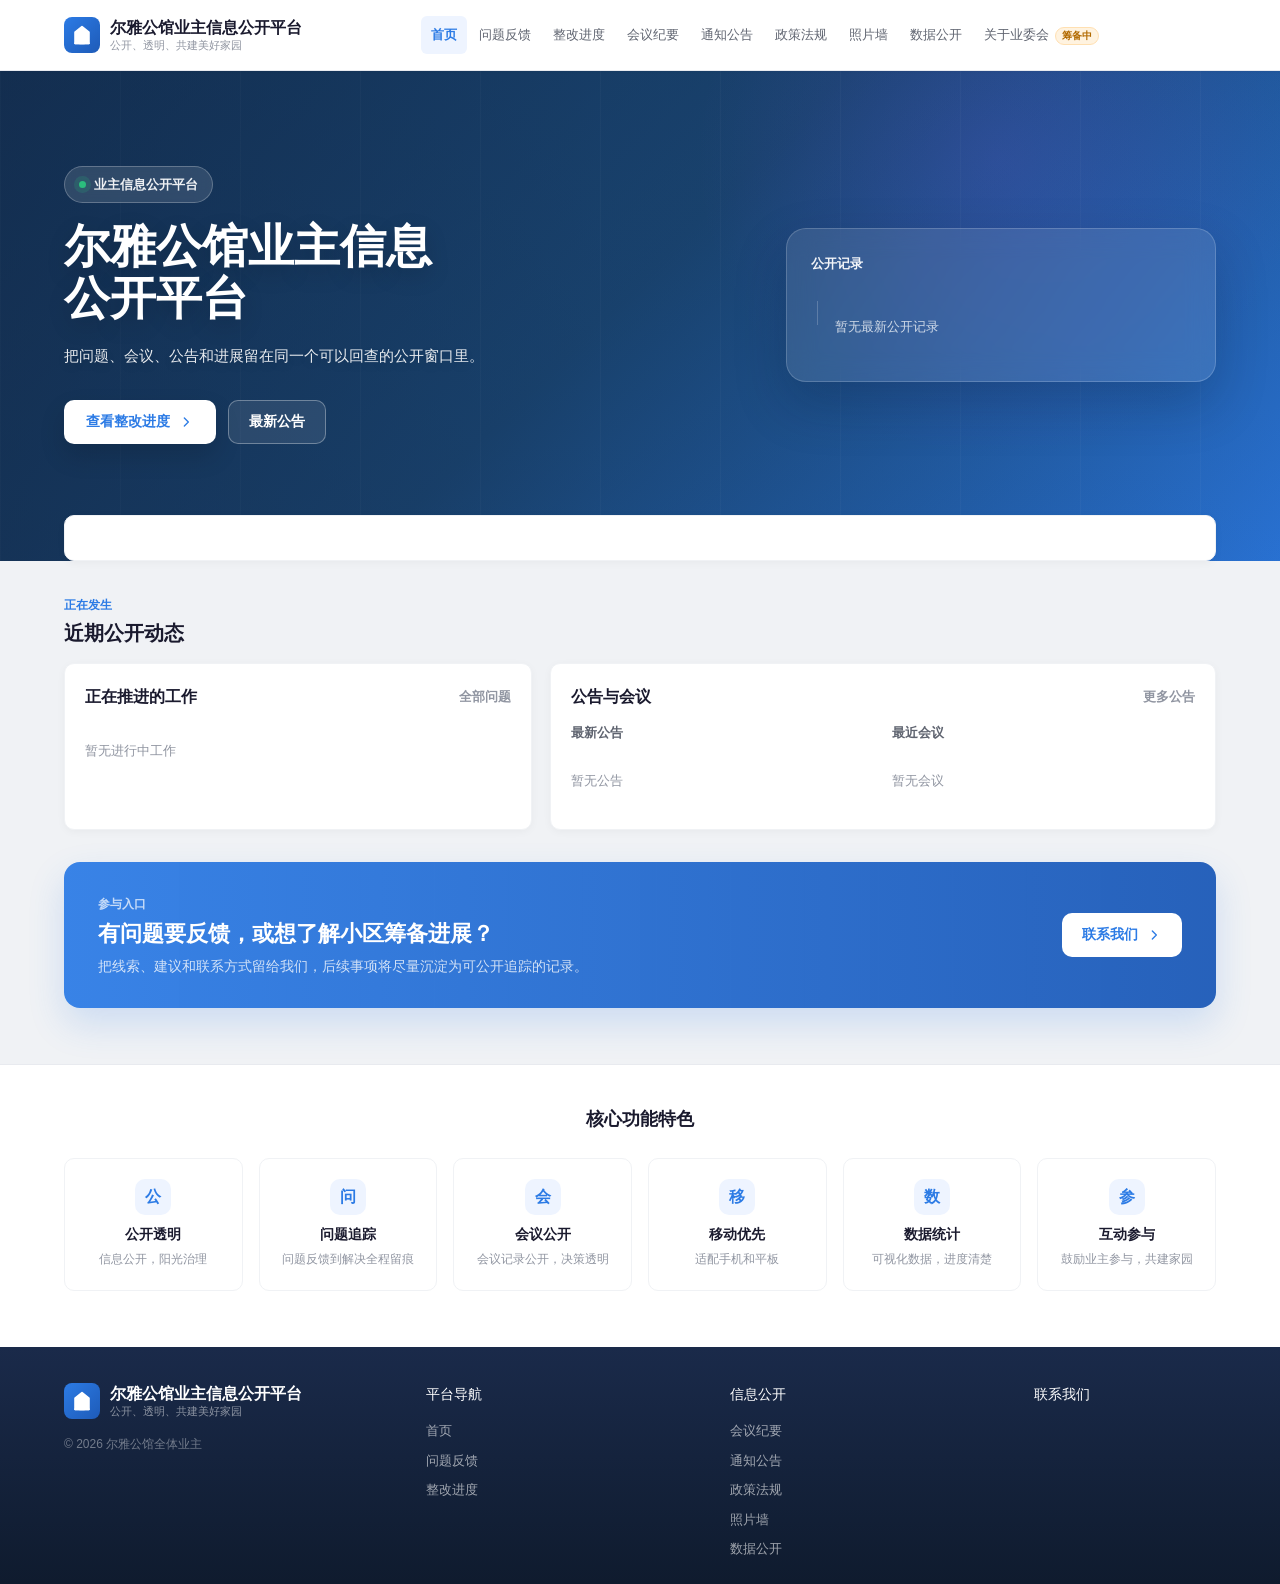
==== index.html @ 5fe44a0a "Publish static site 2026-07-23T14:49:57.543Z" ====
<!DOCTYPE html>
<html lang="zh-CN">
  <head>
    <meta charset="UTF-8" />
    <meta name="viewport" content="width=device-width, initial-scale=1.0, maximum-scale=1.0, user-scalable=no" />
    <meta name="theme-color" content="#2C7BE5" />
    <title>尔雅公馆业主信息公开平台</title>
    <script type="module" crossorigin src="./assets/index-BCbwRE5M.js"></script>
    <link rel="stylesheet" crossorigin href="./assets/index-CGoVAH79.css">
  </head>
  <body>
    <div id="app"></div>
  </body>
</html>
---- assets/index-CGoVAH79.css ----
.app-shell[data-v-a5bf8071]{min-height:100vh;display:flex;flex-direction:column}.top-header[data-v-a5bf8071]{background:#fff;border-bottom:1px solid #E8EAEF;position:sticky;top:0;z-index:100;box-shadow:0 1px 3px #0000000a}.header-inner[data-v-a5bf8071]{display:flex;align-items:center;height:70px;gap:16px}.logo-block[data-v-a5bf8071]{display:flex;align-items:center;gap:10px;flex-shrink:0;text-decoration:none;color:inherit}.logo-icon[data-v-a5bf8071]{width:36px;height:36px;border-radius:8px;background:linear-gradient(135deg,#2c7be5,#1e5bb8);color:#fff;display:flex;align-items:center;justify-content:center;flex-shrink:0}.logo-icon svg[data-v-a5bf8071]{width:22px;height:22px}.logo-text[data-v-a5bf8071]{display:flex;flex-direction:column;line-height:1.2}.logo-text .title[data-v-a5bf8071]{font-size:16px;font-weight:700;color:var(--color-text);white-space:nowrap}.logo-text .slogan[data-v-a5bf8071]{font-size:11px;color:var(--color-text-muted);margin-top:2px;white-space:nowrap}.top-nav[data-v-a5bf8071]{flex:1;display:flex;justify-content:center;gap:2px;flex-wrap:nowrap;min-width:0}.nav-link[data-v-a5bf8071]{font-size:14px;color:var(--color-text-secondary);text-decoration:none;padding:8px 12px;border-radius:6px;position:relative;transition:all .2s;white-space:nowrap;flex-shrink:0}.nav-link[data-v-a5bf8071]:hover{color:var(--color-brand)}.nav-link.active[data-v-a5bf8071]{color:var(--color-brand);font-weight:600;background:var(--color-brand-light)}.nav-badge[data-v-a5bf8071]{display:inline-block;margin-left:6px;padding:1px 6px;font-size:10px;line-height:1.4;font-weight:600;color:#b26a00;background:#fff3e0;border:1px solid #FFE0B2;border-radius:10px;vertical-align:middle}.header-actions[data-v-a5bf8071]{display:flex;align-items:center;gap:12px;flex-shrink:0}.site-main[data-v-a5bf8071]{flex:1}.features-footer[data-v-a5bf8071]{background:#fff;border-top:1px solid #E8EAEF;padding:40px 0 24px;margin-top:24px}.features-title[data-v-a5bf8071]{font-size:18px;font-weight:700;color:#1a1a2e;text-align:center;margin-bottom:24px}.features-grid[data-v-a5bf8071]{display:grid;grid-template-columns:repeat(6,1fr);gap:16px;margin-bottom:32px}.feature-card[data-v-a5bf8071]{text-align:center;padding:20px 12px;border-radius:10px;border:1px solid #F0F2F5;transition:all .2s}.feature-card[data-v-a5bf8071]:hover{box-shadow:0 4px 16px #0000000f;border-color:#e8eaef}.feature-icon[data-v-a5bf8071]{width:36px;height:36px;border-radius:10px;display:flex;align-items:center;justify-content:center;margin:0 auto 8px;color:#2c7be5;background:#eef4ff;font-size:16px;font-weight:700}.feature-title[data-v-a5bf8071]{font-size:14px;font-weight:600;color:#1a1a2e;margin-bottom:4px}.feature-desc[data-v-a5bf8071]{font-size:12px;color:#9095a1}.site-footer[data-v-a5bf8071]{background:linear-gradient(180deg,#1a2a4a,#0f1b2e);color:#fffc;padding:36px 0 24px}.footer-inner[data-v-a5bf8071]{display:flex;gap:40px;align-items:flex-start}.footer-brand[data-v-a5bf8071]{min-width:240px}.footer-logo[data-v-a5bf8071]{display:flex;align-items:center;gap:10px;margin-bottom:16px}.footer-logo .logo-icon[data-v-a5bf8071]{background:linear-gradient(135deg,#2c7be5,#1e5bb8)}.footer-logo .title[data-v-a5bf8071]{font-size:16px;font-weight:600;color:#fff}.footer-logo .slogan[data-v-a5bf8071]{font-size:11px;color:#ffffff80;margin-top:2px}.copyright[data-v-a5bf8071]{font-size:12px;color:#fff6}.copyright a[data-v-a5bf8071]{color:#fff9}.footer-cols[data-v-a5bf8071]{display:flex;gap:40px;flex:1;justify-content:space-around}.footer-col[data-v-a5bf8071]{display:flex;flex-direction:column;gap:8px;min-width:100px;align-items:flex-start}.footer-col h4[data-v-a5bf8071]{font-size:14px;color:#fff;font-weight:500;margin-bottom:6px}.footer-col a[data-v-a5bf8071]{font-size:13px;color:#fff9;text-decoration:none;transition:color .2s}.footer-col a[data-v-a5bf8071]:hover{color:#fff}.fade-enter-active[data-v-a5bf8071],.fade-leave-active[data-v-a5bf8071]{transition:opacity .2s ease}.fade-enter-from[data-v-a5bf8071],.fade-leave-to[data-v-a5bf8071]{opacity:0}@media(max-width:1280px){.nav-link[data-v-a5bf8071]{padding:8px 10px;font-size:13px}.header-inner[data-v-a5bf8071]{gap:12px}}@media(max-width:1180px){.nav-link[data-v-a5bf8071]:nth-last-child(-n+2){display:none}.logo-text .slogan[data-v-a5bf8071]{display:none}}@media(max-width:768px){.top-header[data-v-a5bf8071]{display:none}.footer-inner[data-v-a5bf8071]{flex-direction:column;gap:24px}.footer-cols[data-v-a5bf8071]{flex-wrap:wrap;gap:24px;width:100%}.footer-brand[data-v-a5bf8071]{min-width:0}.site-footer[data-v-a5bf8071]{padding:24px 0 80px}.site-main[data-v-a5bf8071]{padding-bottom:0}.features-grid[data-v-a5bf8071]{grid-template-columns:repeat(3,1fr);gap:10px}.features-title[data-v-a5bf8071]{font-size:16px}.feature-card[data-v-a5bf8071]{padding:14px 8px}.feature-icon[data-v-a5bf8071]{font-size:22px}.feature-title[data-v-a5bf8071]{font-size:13px}.feature-desc[data-v-a5bf8071]{font-size:10px}.features-footer[data-v-a5bf8071]{padding:24px 0 16px}}.mobile-nav[data-v-a5bf8071]{display:none;position:fixed;bottom:0;left:0;right:0;background:#fff;border-top:1px solid #E5E8ED;z-index:100;padding:6px 0 env(safe-area-inset-bottom,0)}.mobile-nav-item[data-v-a5bf8071]{display:flex;flex-direction:column;align-items:center;gap:2px;flex:1;padding:6px 0;color:#9095a1;text-decoration:none;transition:color .15s}.mobile-nav-item.active[data-v-a5bf8071]{color:#2c7be5}.mobile-nav-icon[data-v-a5bf8071]{display:flex;align-items:center;justify-content:center}.mobile-nav-label[data-v-a5bf8071]{font-size:10px;font-weight:500}@media(max-width:768px){.mobile-nav[data-v-a5bf8071]{display:flex}}:root{--el-color-white:#fff;--el-color-black:#000;--el-color-primary-rgb:64, 158, 255;--el-color-success-rgb:103, 194, 58;--el-color-warning-rgb:230, 162, 60;--el-color-danger-rgb:245, 108, 108;--el-color-error-rgb:245, 108, 108;--el-color-info-rgb:144, 147, 153;--el-font-size-extra-large:20px;--el-font-size-large:18px;--el-font-size-medium:16px;--el-font-size-base:14px;--el-font-size-small:13px;--el-font-size-extra-small:12px;--el-font-family:"Helvetica Neue", Helvetica, "PingFang SC", "Hiragino Sans GB", "Microsoft YaHei", "微软雅黑", Arial, sans-serif;--el-font-weight-primary:500;--el-font-line-height-primary:24px;--el-index-normal:1;--el-index-top:1000;--el-index-popper:2000;--el-border-radius-base:4px;--el-border-radius-small:2px;--el-border-radius-round:20px;--el-border-radius-circle:100%;--el-transition-duration:.3s;--el-transition-duration-fast:.2s;--el-transition-function-ease-in-out-bezier:cubic-bezier(.645, .045, .355, 1);--el-transition-function-fast-bezier:cubic-bezier(.23, 1, .32, 1);--el-transition-all:all var(--el-transition-duration) var(--el-transition-function-ease-in-out-bezier);--el-transition-fade:opacity var(--el-transition-duration) var(--el-transition-function-fast-bezier);--el-transition-md-fade:transform var(--el-transition-duration) var(--el-transition-function-fast-bezier), opacity var(--el-transition-duration) var(--el-transition-function-fast-bezier);--el-transition-fade-linear:opacity var(--el-transition-duration-fast) linear;--el-transition-border:border-color var(--el-transition-duration-fast) var(--el-transition-function-ease-in-out-bezier);--el-transition-box-shadow:box-shadow var(--el-transition-duration-fast) var(--el-transition-function-ease-in-out-bezier);--el-transition-color:color var(--el-transition-duration-fast) var(--el-transition-function-ease-in-out-bezier);--el-component-size-large:40px;--el-component-size:32px;--el-component-size-small:24px;--lightningcss-light:initial;--lightningcss-dark: ;color-scheme:light;--el-color-primary:#409eff;--el-color-primary-light-3:#79bbff;--el-color-primary-light-5:#a0cfff;--el-color-primary-light-7:#c6e2ff;--el-color-primary-light-8:#d9ecff;--el-color-primary-light-9:#ecf5ff;--el-color-primary-dark-2:#337ecc;--el-color-success:#67c23a;--el-color-success-light-3:#95d475;--el-color-success-light-5:#b3e19d;--el-color-success-light-7:#d1edc4;--el-color-success-light-8:#e1f3d8;--el-color-success-light-9:#f0f9eb;--el-color-success-dark-2:#529b2e;--el-color-warning:#e6a23c;--el-color-warning-light-3:#eebe77;--el-color-warning-light-5:#f3d19e;--el-color-warning-light-7:#f8e3c5;--el-color-warning-light-8:#faecd8;--el-color-warning-light-9:#fdf6ec;--el-color-warning-dark-2:#b88230;--el-color-danger:#f56c6c;--el-color-danger-light-3:#f89898;--el-color-danger-light-5:#fab6b6;--el-color-danger-light-7:#fcd3d3;--el-color-danger-light-8:#fde2e2;--el-color-danger-light-9:#fef0f0;--el-color-danger-dark-2:#c45656;--el-color-error:#f56c6c;--el-color-error-light-3:#f89898;--el-color-error-light-5:#fab6b6;--el-color-error-light-7:#fcd3d3;--el-color-error-light-8:#fde2e2;--el-color-error-light-9:#fef0f0;--el-color-error-dark-2:#c45656;--el-color-info:#909399;--el-color-info-light-3:#b1b3b8;--el-color-info-light-5:#c8c9cc;--el-color-info-light-7:#dedfe0;--el-color-info-light-8:#e9e9eb;--el-color-info-light-9:#f4f4f5;--el-color-info-dark-2:#73767a;--el-bg-color:#fff;--el-bg-color-page:#f2f3f5;--el-bg-color-overlay:#fff;--el-text-color-primary:#303133;--el-text-color-regular:#606266;--el-text-color-secondary:#909399;--el-text-color-placeholder:#a8abb2;--el-text-color-disabled:#c0c4cc;--el-border-color:#dcdfe6;--el-border-color-light:#e4e7ed;--el-border-color-lighter:#ebeef5;--el-border-color-extra-light:#f2f6fc;--el-border-color-dark:#d4d7de;--el-border-color-darker:#cdd0d6;--el-fill-color:#f0f2f5;--el-fill-color-light:#f5f7fa;--el-fill-color-lighter:#fafafa;--el-fill-color-extra-light:#fafcff;--el-fill-color-dark:#ebedf0;--el-fill-color-darker:#e6e8eb;--el-fill-color-blank:#fff;--el-box-shadow:0px 12px 32px 4px #0000000a, 0px 8px 20px #00000014;--el-box-shadow-light:0px 0px 12px #0000001f;--el-box-shadow-lighter:0px 0px 6px #0000001f;--el-box-shadow-dark:0px 16px 48px 16px #00000014, 0px 12px 32px #0000001f, 0px 8px 16px -8px #00000029;--el-disabled-bg-color:var(--el-fill-color-light);--el-disabled-text-color:var(--el-text-color-placeholder);--el-disabled-border-color:var(--el-border-color-light);--el-overlay-color:#000c;--el-overlay-color-light:#000000b3;--el-overlay-color-lighter:#00000080;--el-mask-color:#ffffffe6;--el-mask-color-extra-light:#ffffff4d;--el-border-width:1px;--el-border-style:solid;--el-border-color-hover:var(--el-text-color-disabled);--el-border:var(--el-border-width) var(--el-border-style) var(--el-border-color);--el-svg-monochrome-grey:var(--el-border-color)}.fade-in-linear-enter-active,.fade-in-linear-leave-active{transition:var(--el-transition-fade-linear)}.fade-in-linear-enter-from,.fade-in-linear-leave-to{opacity:0}.el-fade-in-linear-enter-active,.el-fade-in-linear-leave-active{transition:var(--el-transition-fade-linear)}.el-fade-in-linear-enter-from,.el-fade-in-linear-leave-to{opacity:0}.el-fade-in-enter-active,.el-fade-in-leave-active{transition:all var(--el-transition-duration) cubic-bezier(.55,0,.1,1)}.el-fade-in-enter-from,.el-fade-in-leave-active{opacity:0}.el-zoom-in-center-enter-active,.el-zoom-in-center-leave-active{transition:all var(--el-transition-duration) cubic-bezier(.55,0,.1,1)}.el-zoom-in-center-enter-from,.el-zoom-in-center-leave-active{opacity:0;transform:scaleX(0)}.el-zoom-in-top-enter-active,.el-zoom-in-top-leave-active{opacity:1;transition:var(--el-transition-md-fade);transform-origin:top;transform:scaleY(1)}.el-zoom-in-top-enter-active[data-popper-placement^=top],.el-zoom-in-top-leave-active[data-popper-placement^=top]{transform-origin:bottom}.el-zoom-in-top-enter-from,.el-zoom-in-top-leave-active{opacity:0;transform:scaleY(0)}.el-zoom-in-bottom-enter-active,.el-zoom-in-bottom-leave-active{opacity:1;transition:var(--el-transition-md-fade);transform-origin:bottom;transform:scaleY(1)}.el-zoom-in-bottom-enter-from,.el-zoom-in-bottom-leave-active{opacity:0;transform:scaleY(0)}.el-zoom-in-left-enter-active,.el-zoom-in-left-leave-active{opacity:1;transition:var(--el-transition-md-fade);transform-origin:0 0;transform:scale(1)}.el-zoom-in-left-enter-from,.el-zoom-in-left-leave-active{opacity:0;transform:scale(.45)}.collapse-transition{transition:var(--el-transition-duration) height ease-in-out,var(--el-transition-duration) padding-top ease-in-out,var(--el-transition-duration) padding-bottom ease-in-out}.el-collapse-transition-leave-active,.el-collapse-transition-enter-active{transition:var(--el-transition-duration) max-height ease-in-out,var(--el-transition-duration) padding-top ease-in-out,var(--el-transition-duration) padding-bottom ease-in-out}.horizontal-collapse-transition{transition:var(--el-transition-duration) width ease-in-out,var(--el-transition-duration) padding-left ease-in-out,var(--el-transition-duration) padding-right ease-in-out}.el-list-enter-active,.el-list-leave-active{transition:all 1s}.el-list-enter-from,.el-list-leave-to{opacity:0;transform:translateY(-30px)}.el-list-leave-active{position:absolute!important}.el-opacity-transition{transition:opacity var(--el-transition-duration) cubic-bezier(.55,0,.1,1)}.el-icon--right{margin-left:5px}.el-icon--left{margin-right:5px}@keyframes rotating{0%{transform:rotate(0)}to{transform:rotate(360deg)}}.el-icon{--color:inherit;fill:currentColor;width:1em;height:1em;color:var(--color);line-height:1em;font-size:inherit;justify-content:center;align-items:center;display:inline-flex;position:relative}.el-icon.is-loading{animation:2s linear infinite rotating}.el-icon svg{width:1em;height:1em}.el-affix--fixed{position:fixed}.el-alert{--el-alert-padding:8px 16px;--el-alert-border-radius-base:var(--el-border-radius-base);--el-alert-title-font-size:14px;--el-alert-title-with-description-font-size:16px;--el-alert-description-font-size:14px;--el-alert-close-font-size:16px;--el-alert-close-customed-font-size:14px;--el-alert-icon-size:16px;--el-alert-icon-large-size:28px;width:100%;padding:var(--el-alert-padding);box-sizing:border-box;border-radius:var(--el-alert-border-radius-base);background-color:var(--el-color-white);opacity:1;transition:opacity var(--el-transition-duration-fast);align-items:center;margin:0;display:flex;position:relative;overflow:hidden}.el-alert.is-light .el-alert__close-btn{color:var(--el-text-color-placeholder)}.el-alert.is-dark .el-alert__close-btn,.el-alert.is-dark .el-alert__description{color:var(--el-color-white)}.el-alert.is-center{justify-content:center}.el-alert--primary{--el-alert-bg-color:var(--el-color-primary-light-9)}.el-alert--primary.is-light{background-color:var(--el-alert-bg-color);color:var(--el-color-primary)}.el-alert--primary.is-light .el-alert__description{color:var(--el-color-primary)}.el-alert--primary.is-dark{background-color:var(--el-color-primary);color:var(--el-color-white)}.el-alert--success{--el-alert-bg-color:var(--el-color-success-light-9)}.el-alert--success.is-light{background-color:var(--el-alert-bg-color);color:var(--el-color-success)}.el-alert--success.is-light .el-alert__description{color:var(--el-color-success)}.el-alert--success.is-dark{background-color:var(--el-color-success);color:var(--el-color-white)}.el-alert--info{--el-alert-bg-color:var(--el-color-info-light-9)}.el-alert--info.is-light{background-color:var(--el-alert-bg-color);color:var(--el-color-info)}.el-alert--info.is-light .el-alert__description{color:var(--el-color-info)}.el-alert--info.is-dark{background-color:var(--el-color-info);color:var(--el-color-white)}.el-alert--warning{--el-alert-bg-color:var(--el-color-warning-light-9)}.el-alert--warning.is-light{background-color:var(--el-alert-bg-color);color:var(--el-color-warning)}.el-alert--warning.is-light .el-alert__description{color:var(--el-color-warning)}.el-alert--warning.is-dark{background-color:var(--el-color-warning);color:var(--el-color-white)}.el-alert--error{--el-alert-bg-color:var(--el-color-error-light-9)}.el-alert--error.is-light{background-color:var(--el-alert-bg-color);color:var(--el-color-error)}.el-alert--error.is-light .el-alert__description{color:var(--el-color-error)}.el-alert--error.is-dark{background-color:var(--el-color-error);color:var(--el-color-white)}.el-alert__content{flex-direction:column;gap:4px;display:flex}.el-alert .el-alert__icon{font-size:var(--el-alert-icon-size);width:var(--el-alert-icon-size);margin-right:8px}.el-alert .el-alert__icon.is-big{font-size:var(--el-alert-icon-large-size);width:var(--el-alert-icon-large-size);margin-right:12px}.el-alert__title{font-size:var(--el-alert-title-font-size);line-height:24px}.el-alert__title.with-description{font-size:var(--el-alert-title-with-description-font-size)}.el-alert .el-alert__description{font-size:var(--el-alert-description-font-size);margin:0}.el-alert .el-alert__close-btn{font-size:var(--el-alert-close-font-size);opacity:1;cursor:pointer;position:absolute;top:12px;right:16px}.el-alert .el-alert__close-btn.is-customed{font-style:normal;font-size:var(--el-alert-close-customed-font-size);line-height:24px;top:8px}.el-alert-fade-enter-from,.el-alert-fade-leave-active{opacity:0}.el-aside{box-sizing:border-box;width:var(--el-aside-width,300px);flex-shrink:0;overflow:auto}.el-autocomplete{--el-input-text-color:var(--el-text-color-regular);--el-input-border:var(--el-border);--el-input-hover-border:var(--el-border-color-hover);--el-input-focus-border:var(--el-color-primary);--el-input-transparent-border:0 0 0 1px transparent inset;--el-input-border-color:var(--el-border-color);--el-input-border-radius:var(--el-border-radius-base);--el-input-bg-color:var(--el-fill-color-blank);--el-input-icon-color:var(--el-text-color-placeholder);--el-input-placeholder-color:var(--el-text-color-placeholder);--el-input-hover-border-color:var(--el-border-color-hover);--el-input-clear-hover-color:var(--el-text-color-secondary);--el-input-focus-border-color:var(--el-color-primary);--el-input-width:100%;width:var(--el-input-width);display:inline-block;position:relative}.el-autocomplete__popper.el-popper{background:var(--el-bg-color-overlay);border:1px solid var(--el-border-color-light);box-shadow:var(--el-box-shadow-light)}.el-autocomplete__popper.el-popper .el-popper__arrow:before{border:1px solid var(--el-border-color-light)}.el-autocomplete__popper.el-popper[data-popper-placement^=top] .el-popper__arrow:before{border-top-color:#0000;border-left-color:#0000}.el-autocomplete__popper.el-popper[data-popper-placement^=bottom] .el-popper__arrow:before{border-bottom-color:#0000;border-right-color:#0000}.el-autocomplete__popper.el-popper[data-popper-placement^=left] .el-popper__arrow:before{border-bottom-color:#0000;border-left-color:#0000}.el-autocomplete__popper.el-popper[data-popper-placement^=right] .el-popper__arrow:before{border-top-color:#0000;border-right-color:#0000}.el-autocomplete-suggestion{border-radius:var(--el-border-radius-base);box-sizing:border-box}.el-autocomplete-suggestion__header{border-bottom:1px solid var(--el-border-color-lighter);padding:10px}.el-autocomplete-suggestion__footer{border-top:1px solid var(--el-border-color-lighter);padding:10px}.el-autocomplete-suggestion__wrap{box-sizing:border-box;max-height:280px;padding:10px 0}.el-autocomplete-suggestion__list{margin:0;padding:0}.el-autocomplete-suggestion li{cursor:pointer;color:var(--el-text-color-regular);line-height:34px;font-size:var(--el-font-size-base);text-align:left;text-overflow:ellipsis;white-space:nowrap;margin:0;padding:0 20px;list-style:none;overflow:hidden}.el-autocomplete-suggestion li:hover,.el-autocomplete-suggestion li.highlighted{background-color:var(--el-fill-color-light)}.el-autocomplete-suggestion li.divider{border-top:1px solid var(--el-color-black);margin-top:6px}.el-autocomplete-suggestion li.divider:last-child{margin-bottom:-6px}.el-autocomplete-suggestion.is-loading li{cursor:default;height:100px;color:var(--el-text-color-secondary);justify-content:center;align-items:center;font-size:20px;display:flex}.el-autocomplete-suggestion.is-loading li:hover{background-color:var(--el-bg-color-overlay)}.el-avatar{--el-avatar-text-color:var(--el-color-white);--el-avatar-bg-color:var(--el-text-color-disabled);--el-avatar-text-size:14px;--el-avatar-icon-size:18px;--el-avatar-border-radius:var(--el-border-radius-base);--el-avatar-size-large:56px;--el-avatar-size:40px;--el-avatar-size-small:24px;box-sizing:border-box;text-align:center;color:var(--el-avatar-text-color);background:var(--el-avatar-bg-color);width:var(--el-avatar-size);height:var(--el-avatar-size);font-size:var(--el-avatar-text-size);outline:none;justify-content:center;align-items:center;display:inline-flex;overflow:hidden}.el-avatar>img{width:100%;height:100%;display:block}.el-avatar--circle{border-radius:50%}.el-avatar--square{border-radius:var(--el-avatar-border-radius)}.el-avatar--icon{font-size:var(--el-avatar-icon-size)}.el-avatar--small{--el-avatar-size:24px}.el-avatar--large{--el-avatar-size:56px}.el-avatar-group{--el-avatar-group-item-gap:-8px;--el-avatar-group-collapse-item-gap:4px;display:inline-flex}.el-avatar-group .el-avatar{border:1px solid var(--el-border-color-extra-light)}.el-avatar-group .el-avatar:not(:first-child){margin-left:var(--el-avatar-group-item-gap)}.el-avatar-group__collapse-avatars{--el-avatar-group-item-gap:-8px;--el-avatar-group-collapse-item-gap:4px}.el-avatar-group__collapse-avatars .el-avatar:not(:first-child){margin-left:var(--el-avatar-group-collapse-item-gap)}.el-backtop{--el-backtop-bg-color:var(--el-bg-color-overlay);--el-backtop-text-color:var(--el-color-primary);--el-backtop-hover-bg-color:var(--el-border-color-extra-light);background-color:var(--el-backtop-bg-color);width:40px;height:40px;color:var(--el-backtop-text-color);box-shadow:var(--el-box-shadow-lighter);cursor:pointer;z-index:5;border-radius:50%;justify-content:center;align-items:center;font-size:20px;display:flex;position:fixed}.el-backtop:hover{background-color:var(--el-backtop-hover-bg-color)}.el-backtop__icon{font-size:20px}.el-badge{--el-badge-bg-color:var(--el-color-danger);--el-badge-radius:10px;--el-badge-font-size:12px;--el-badge-padding:6px;--el-badge-size:18px;vertical-align:middle;width:-moz-fit-content;width:fit-content;display:inline-block;position:relative}.el-badge__content{background-color:var(--el-badge-bg-color);border-radius:var(--el-badge-radius);color:var(--el-color-white);font-size:var(--el-badge-font-size);height:var(--el-badge-size);padding:0 var(--el-badge-padding);white-space:nowrap;border:1px solid var(--el-bg-color);justify-content:center;align-items:center;display:inline-flex}.el-badge__content.is-fixed{top:0;right:calc(1px + var(--el-badge-size) / 2);z-index:var(--el-index-normal);position:absolute;transform:translateY(-50%)translate(100%)}.el-badge__content.is-fixed.is-dot{right:5px}.el-badge__content.is-dot{border-radius:50%;width:8px;height:8px;padding:0;right:0}.el-badge__content.is-hide-zero{display:none}.el-badge__content--primary{background-color:var(--el-color-primary)}.el-badge__content--success{background-color:var(--el-color-success)}.el-badge__content--warning{background-color:var(--el-color-warning)}.el-badge__content--info{background-color:var(--el-color-info)}.el-badge__content--danger{background-color:var(--el-color-danger)}.el-breadcrumb__separator{color:var(--el-text-color-placeholder);margin:0 9px;font-weight:700}.el-breadcrumb__separator.el-icon{margin:0 6px;font-weight:400}.el-breadcrumb__separator.el-icon svg{vertical-align:middle}.el-breadcrumb__item{float:left;align-items:center;display:inline-flex}.el-breadcrumb__inner{color:var(--el-text-color-regular)}.el-breadcrumb__inner.is-link,.el-breadcrumb__inner a{transition:var(--el-transition-color);color:var(--el-text-color-primary);font-weight:700;text-decoration:none}.el-breadcrumb__inner.is-link:hover,.el-breadcrumb__inner a:hover{color:var(--el-color-primary);cursor:pointer}.el-breadcrumb__item:last-child .el-breadcrumb__inner,.el-breadcrumb__item:last-child .el-breadcrumb__inner:hover,.el-breadcrumb__item:last-child .el-breadcrumb__inner a,.el-breadcrumb__item:last-child .el-breadcrumb__inner a:hover{color:var(--el-text-color-regular);cursor:text;font-weight:400}.el-breadcrumb__item:last-child .el-breadcrumb__separator{display:none}.el-breadcrumb{font-size:14px;line-height:1}.el-breadcrumb:before,.el-breadcrumb:after{content:"";display:table}.el-breadcrumb:after{clear:both}.el-button-group>.el-button+.el-button{margin-left:0}.el-button-group>.el-button:first-child:last-child{border-top-right-radius:var(--el-border-radius-base);border-bottom-right-radius:var(--el-border-radius-base);border-top-left-radius:var(--el-border-radius-base);border-bottom-left-radius:var(--el-border-radius-base)}.el-button-group>.el-button:first-child:last-child.is-round{border-radius:var(--el-border-radius-round)}.el-button-group>.el-button:first-child:last-child.is-circle{border-radius:50%}.el-button-group>.el-button:not(:first-child):not(:last-child){border-radius:0}.el-button-group>.el-button:hover,.el-button-group>.el-button:focus,.el-button-group>.el-button:active,.el-button-group>.el-button.is-active{z-index:1}.el-button-group--horizontal{vertical-align:middle;display:inline-block}.el-button-group--horizontal:before,.el-button-group--horizontal:after{content:"";display:table}.el-button-group--horizontal:after{clear:both}.el-button-group--horizontal>.el-button{float:left;position:relative}.el-button-group--horizontal>.el-button:first-child{border-top-right-radius:0;border-bottom-right-radius:0}.el-button-group--horizontal>.el-button:last-child{border-top-left-radius:0;border-bottom-left-radius:0}.el-button-group--horizontal>.el-button:not(:last-child){margin-right:-1px}.el-button-group--horizontal .el-button--primary:first-child{border-right-color:var(--el-button-divide-border-color)}.el-button-group--horizontal .el-button--primary:last-child{border-left-color:var(--el-button-divide-border-color)}.el-button-group--horizontal .el-button--primary:not(:first-child):not(:last-child){border-left-color:var(--el-button-divide-border-color);border-right-color:var(--el-button-divide-border-color)}.el-button-group--horizontal .el-button--success:first-child{border-right-color:var(--el-button-divide-border-color)}.el-button-group--horizontal .el-button--success:last-child{border-left-color:var(--el-button-divide-border-color)}.el-button-group--horizontal .el-button--success:not(:first-child):not(:last-child){border-left-color:var(--el-button-divide-border-color);border-right-color:var(--el-button-divide-border-color)}.el-button-group--horizontal .el-button--warning:first-child{border-right-color:var(--el-button-divide-border-color)}.el-button-group--horizontal .el-button--warning:last-child{border-left-color:var(--el-button-divide-border-color)}.el-button-group--horizontal .el-button--warning:not(:first-child):not(:last-child){border-left-color:var(--el-button-divide-border-color);border-right-color:var(--el-button-divide-border-color)}.el-button-group--horizontal .el-button--danger:first-child{border-right-color:var(--el-button-divide-border-color)}.el-button-group--horizontal .el-button--danger:last-child{border-left-color:var(--el-button-divide-border-color)}.el-button-group--horizontal .el-button--danger:not(:first-child):not(:last-child){border-left-color:var(--el-button-divide-border-color);border-right-color:var(--el-button-divide-border-color)}.el-button-group--horizontal .el-button--info:first-child{border-right-color:var(--el-button-divide-border-color)}.el-button-group--horizontal .el-button--info:last-child{border-left-color:var(--el-button-divide-border-color)}.el-button-group--horizontal .el-button--info:not(:first-child):not(:last-child){border-left-color:var(--el-button-divide-border-color);border-right-color:var(--el-button-divide-border-color)}.el-button-group--horizontal>.el-dropdown>.el-button{border-left-color:var(--el-button-divide-border-color);border-top-left-radius:0;border-bottom-left-radius:0}.el-button-group--vertical{flex-direction:column;align-items:stretch;display:inline-flex}.el-button-group--vertical>.el-button{margin-top:-1px}.el-button-group--vertical>.el-button:first-child{border-bottom-right-radius:0;border-bottom-left-radius:0}.el-button-group--vertical>.el-button:last-child{border-top-left-radius:0;border-top-right-radius:0}.el-button-group--vertical>.el-dropdown{margin-top:-1px}.el-button-group--vertical>.el-dropdown>.el-button{border-left-color:var(--el-button-divide-border-color);border-top-left-radius:0;border-top-right-radius:0}.el-button-group--vertical .el-button--primary:first-child{border-bottom-color:var(--el-button-divide-border-color)}.el-button-group--vertical .el-button--primary:last-child{border-top-color:var(--el-button-divide-border-color)}.el-button-group--vertical .el-button--primary:not(:first-child):not(:last-child){border-top-color:var(--el-button-divide-border-color);border-bottom-color:var(--el-button-divide-border-color)}.el-button-group--vertical .el-button--success:first-child{border-bottom-color:var(--el-button-divide-border-color)}.el-button-group--vertical .el-button--success:last-child{border-top-color:var(--el-button-divide-border-color)}.el-button-group--vertical .el-button--success:not(:first-child):not(:last-child){border-top-color:var(--el-button-divide-border-color);border-bottom-color:var(--el-button-divide-border-color)}.el-button-group--vertical .el-button--warning:first-child{border-bottom-color:var(--el-button-divide-border-color)}.el-button-group--vertical .el-button--warning:last-child{border-top-color:var(--el-button-divide-border-color)}.el-button-group--vertical .el-button--warning:not(:first-child):not(:last-child){border-top-color:var(--el-button-divide-border-color);border-bottom-color:var(--el-button-divide-border-color)}.el-button-group--vertical .el-button--danger:first-child{border-bottom-color:var(--el-button-divide-border-color)}.el-button-group--vertical .el-button--danger:last-child{border-top-color:var(--el-button-divide-border-color)}.el-button-group--vertical .el-button--danger:not(:first-child):not(:last-child){border-top-color:var(--el-button-divide-border-color);border-bottom-color:var(--el-button-divide-border-color)}.el-button-group--vertical .el-button--info:first-child{border-bottom-color:var(--el-button-divide-border-color)}.el-button-group--vertical .el-button--info:last-child{border-top-color:var(--el-button-divide-border-color)}.el-button-group--vertical .el-button--info:not(:first-child):not(:last-child){border-top-color:var(--el-button-divide-border-color);border-bottom-color:var(--el-button-divide-border-color)}.el-button{--el-button-font-weight:var(--el-font-weight-primary);--el-button-border-color:var(--el-border-color);--el-button-bg-color:var(--el-fill-color-blank);--el-button-text-color:var(--el-text-color-regular);--el-button-disabled-text-color:var(--el-disabled-text-color);--el-button-disabled-bg-color:var(--el-fill-color-blank);--el-button-disabled-border-color:var(--el-border-color-light);--el-button-divide-border-color:#ffffff80;--el-button-hover-text-color:var(--el-color-primary);--el-button-hover-bg-color:var(--el-color-primary-light-9);--el-button-hover-border-color:var(--el-color-primary-light-7);--el-button-active-text-color:var(--el-button-hover-text-color);--el-button-active-border-color:var(--el-color-primary);--el-button-active-bg-color:var(--el-button-hover-bg-color);--el-button-outline-color:var(--el-color-primary-light-5);--el-button-hover-link-text-color:var(--el-text-color-secondary);--el-button-active-color:var(--el-text-color-primary);white-space:nowrap;cursor:pointer;height:32px;color:var(--el-button-text-color);text-align:center;box-sizing:border-box;line-height:1;font-weight:var(--el-button-font-weight);-webkit-user-select:none;user-select:none;vertical-align:middle;-webkit-appearance:none;background-color:var(--el-button-bg-color);border:var(--el-border);border-color:var(--el-button-border-color);outline:none;justify-content:center;align-items:center;transition:all .1s;display:inline-flex}.el-button:hover{color:var(--el-button-hover-text-color);border-color:var(--el-button-hover-border-color);background-color:var(--el-button-hover-bg-color);outline:none}.el-button:active{color:var(--el-button-active-text-color);border-color:var(--el-button-active-border-color);background-color:var(--el-button-active-bg-color);outline:none}.el-button:focus-visible{outline:2px solid var(--el-button-outline-color);outline-offset:1px;transition:outline-offset,outline}.el-button>span{align-items:center;display:inline-flex}.el-button+.el-button{margin-left:12px}.el-button{font-size:var(--el-font-size-base);border-radius:var(--el-border-radius-base);padding:8px 15px}.el-button.is-round{padding:8px 15px}.el-button::-moz-focus-inner{border:0}.el-button [class*=el-icon]+span{margin-left:6px}.el-button [class*=el-icon] svg{vertical-align:bottom}.el-button.is-plain{--el-button-hover-text-color:var(--el-color-primary);--el-button-hover-bg-color:var(--el-fill-color-blank);--el-button-hover-border-color:var(--el-color-primary)}.el-button.is-active{color:var(--el-button-active-text-color);border-color:var(--el-button-active-border-color);background-color:var(--el-button-active-bg-color);outline:none}.el-button.is-disabled,.el-button.is-disabled:hover{color:var(--el-button-disabled-text-color);cursor:not-allowed;background-image:none;background-color:var(--el-button-disabled-bg-color);border-color:var(--el-button-disabled-border-color)}.el-button.is-loading{pointer-events:none;position:relative}.el-button.is-loading:before{z-index:1;pointer-events:none;content:"";border-radius:inherit;background-color:var(--el-mask-color-extra-light);position:absolute;top:-1px;bottom:-1px;left:-1px;right:-1px}.el-button.is-round{border-radius:var(--el-border-radius-round)}.el-button.is-dashed{--el-button-hover-text-color:var(--el-color-primary);--el-button-hover-bg-color:var(--el-fill-color-blank);--el-button-hover-border-color:var(--el-color-primary);border-style:dashed}.el-button.is-circle{border-radius:50%;width:32px;padding:8px}.el-button.is-text{color:var(--el-button-text-color);background-color:#0000;border:0 solid #0000}.el-button.is-text.is-disabled{color:var(--el-button-disabled-text-color);background-color:#0000!important}.el-button.is-text:not(.is-disabled):hover{background-color:var(--el-fill-color-light)}.el-button.is-text:not(.is-disabled):focus-visible{outline:2px solid var(--el-button-outline-color);outline-offset:1px;transition:outline-offset,outline}.el-button.is-text:not(.is-disabled):active{background-color:var(--el-fill-color)}.el-button.is-text:not(.is-disabled).is-has-bg{background-color:var(--el-fill-color-light)}.el-button.is-text:not(.is-disabled).is-has-bg:hover{background-color:var(--el-fill-color)}.el-button.is-text:not(.is-disabled).is-has-bg:active{background-color:var(--el-fill-color-dark)}.el-button__text--expand{letter-spacing:.3em;margin-right:-.3em}.el-button.is-link{color:var(--el-button-text-color);background:0 0;border-color:#0000;height:auto;padding:2px}.el-button.is-link:hover{color:var(--el-button-hover-link-text-color)}.el-button.is-link.is-disabled{color:var(--el-button-disabled-text-color);background-color:#0000!important;border-color:#0000!important}.el-button.is-link:not(.is-disabled):hover{background-color:#0000;border-color:#0000}.el-button.is-link:not(.is-disabled):active{color:var(--el-button-active-color);background-color:#0000;border-color:#0000}.el-button--text{color:var(--el-color-primary);background:0 0;border-color:#0000;padding-left:0;padding-right:0}.el-button--text.is-disabled{color:var(--el-button-disabled-text-color);background-color:#0000!important;border-color:#0000!important}.el-button--text:not(.is-disabled):hover{color:var(--el-color-primary-light-3);background-color:#0000;border-color:#0000}.el-button--text:not(.is-disabled):active{color:var(--el-color-primary-dark-2);background-color:#0000;border-color:#0000}.el-button__link--expand{letter-spacing:.3em;margin-right:-.3em}.el-button--primary{--el-button-text-color:var(--el-color-white);--el-button-bg-color:var(--el-color-primary);--el-button-border-color:var(--el-color-primary);--el-button-outline-color:var(--el-color-primary-light-5);--el-button-active-color:var(--el-color-primary-dark-2);--el-button-hover-text-color:var(--el-color-white);--el-button-hover-link-text-color:var(--el-color-primary-light-5);--el-button-hover-bg-color:var(--el-color-primary-light-3);--el-button-hover-border-color:var(--el-color-primary-light-3);--el-button-active-bg-color:var(--el-color-primary-dark-2);--el-button-active-border-color:var(--el-color-primary-dark-2);--el-button-disabled-text-color:var(--el-color-white);--el-button-disabled-bg-color:var(--el-color-primary-light-5);--el-button-disabled-border-color:var(--el-color-primary-light-5)}.el-button--primary.is-plain,.el-button--primary.is-text,.el-button--primary.is-link{--el-button-text-color:var(--el-color-primary);--el-button-bg-color:var(--el-color-primary-light-9);--el-button-border-color:var(--el-color-primary-light-5);--el-button-hover-text-color:var(--el-color-white);--el-button-hover-bg-color:var(--el-color-primary);--el-button-hover-border-color:var(--el-color-primary);--el-button-active-text-color:var(--el-color-white)}.el-button--primary.is-plain.is-disabled,.el-button--primary.is-plain.is-disabled:hover,.el-button--primary.is-plain.is-disabled:focus,.el-button--primary.is-plain.is-disabled:active,.el-button--primary.is-text.is-disabled,.el-button--primary.is-text.is-disabled:hover,.el-button--primary.is-text.is-disabled:focus,.el-button--primary.is-text.is-disabled:active,.el-button--primary.is-link.is-disabled,.el-button--primary.is-link.is-disabled:hover,.el-button--primary.is-link.is-disabled:focus,.el-button--primary.is-link.is-disabled:active{color:var(--el-color-primary-light-5);background-color:var(--el-color-primary-light-9);border-color:var(--el-color-primary-light-8)}.el-button--primary.is-dashed{--el-button-text-color:var(--el-color-primary);--el-button-bg-color:var(--el-color-primary-light-9);--el-button-border-color:var(--el-color-primary-light-5);--el-button-hover-text-color:var(--el-color-primary);--el-button-hover-bg-color:var(--el-color-primary-light-9);--el-button-hover-border-color:var(--el-color-primary-light-3);--el-button-active-text-color:var(--el-color-primary-dark-2);--el-button-active-bg-color:var(--el-color-primary-light-9);--el-button-active-border-color:var(--el-color-primary-dark-2)}.el-button--primary.is-dashed.is-disabled,.el-button--primary.is-dashed.is-disabled:hover,.el-button--primary.is-dashed.is-disabled:focus,.el-button--primary.is-dashed.is-disabled:active{color:var(--el-color-primary-light-5);background-color:var(--el-color-primary-light-9);border-color:var(--el-color-primary-light-8)}.el-button--success{--el-button-text-color:var(--el-color-white);--el-button-bg-color:var(--el-color-success);--el-button-border-color:var(--el-color-success);--el-button-outline-color:var(--el-color-success-light-5);--el-button-active-color:var(--el-color-success-dark-2);--el-button-hover-text-color:var(--el-color-white);--el-button-hover-link-text-color:var(--el-color-success-light-5);--el-button-hover-bg-color:var(--el-color-success-light-3);--el-button-hover-border-color:var(--el-color-success-light-3);--el-button-active-bg-color:var(--el-color-success-dark-2);--el-button-active-border-color:var(--el-color-success-dark-2);--el-button-disabled-text-color:var(--el-color-white);--el-button-disabled-bg-color:var(--el-color-success-light-5);--el-button-disabled-border-color:var(--el-color-success-light-5)}.el-button--success.is-plain,.el-button--success.is-text,.el-button--success.is-link{--el-button-text-color:var(--el-color-success);--el-button-bg-color:var(--el-color-success-light-9);--el-button-border-color:var(--el-color-success-light-5);--el-button-hover-text-color:var(--el-color-white);--el-button-hover-bg-color:var(--el-color-success);--el-button-hover-border-color:var(--el-color-success);--el-button-active-text-color:var(--el-color-white)}.el-button--success.is-plain.is-disabled,.el-button--success.is-plain.is-disabled:hover,.el-button--success.is-plain.is-disabled:focus,.el-button--success.is-plain.is-disabled:active,.el-button--success.is-text.is-disabled,.el-button--success.is-text.is-disabled:hover,.el-button--success.is-text.is-disabled:focus,.el-button--success.is-text.is-disabled:active,.el-button--success.is-link.is-disabled,.el-button--success.is-link.is-disabled:hover,.el-button--success.is-link.is-disabled:focus,.el-button--success.is-link.is-disabled:active{color:var(--el-color-success-light-5);background-color:var(--el-color-success-light-9);border-color:var(--el-color-success-light-8)}.el-button--success.is-dashed{--el-button-text-color:var(--el-color-success);--el-button-bg-color:var(--el-color-success-light-9);--el-button-border-color:var(--el-color-success-light-5);--el-button-hover-text-color:var(--el-color-success);--el-button-hover-bg-color:var(--el-color-success-light-9);--el-button-hover-border-color:var(--el-color-success-light-3);--el-button-active-text-color:var(--el-color-success-dark-2);--el-button-active-bg-color:var(--el-color-success-light-9);--el-button-active-border-color:var(--el-color-success-dark-2)}.el-button--success.is-dashed.is-disabled,.el-button--success.is-dashed.is-disabled:hover,.el-button--success.is-dashed.is-disabled:focus,.el-button--success.is-dashed.is-disabled:active{color:var(--el-color-success-light-5);background-color:var(--el-color-success-light-9);border-color:var(--el-color-success-light-8)}.el-button--warning{--el-button-text-color:var(--el-color-white);--el-button-bg-color:var(--el-color-warning);--el-button-border-color:var(--el-color-warning);--el-button-outline-color:var(--el-color-warning-light-5);--el-button-active-color:var(--el-color-warning-dark-2);--el-button-hover-text-color:var(--el-color-white);--el-button-hover-link-text-color:var(--el-color-warning-light-5);--el-button-hover-bg-color:var(--el-color-warning-light-3);--el-button-hover-border-color:var(--el-color-warning-light-3);--el-button-active-bg-color:var(--el-color-warning-dark-2);--el-button-active-border-color:var(--el-color-warning-dark-2);--el-button-disabled-text-color:var(--el-color-white);--el-button-disabled-bg-color:var(--el-color-warning-light-5);--el-button-disabled-border-color:var(--el-color-warning-light-5)}.el-button--warning.is-plain,.el-button--warning.is-text,.el-button--warning.is-link{--el-button-text-color:var(--el-color-warning);--el-button-bg-color:var(--el-color-warning-light-9);--el-button-border-color:var(--el-color-warning-light-5);--el-button-hover-text-color:var(--el-color-white);--el-button-hover-bg-color:var(--el-color-warning);--el-button-hover-border-color:var(--el-color-warning);--el-button-active-text-color:var(--el-color-white)}.el-button--warning.is-plain.is-disabled,.el-button--warning.is-plain.is-disabled:hover,.el-button--warning.is-plain.is-disabled:focus,.el-button--warning.is-plain.is-disabled:active,.el-button--warning.is-text.is-disabled,.el-button--warning.is-text.is-disabled:hover,.el-button--warning.is-text.is-disabled:focus,.el-button--warning.is-text.is-disabled:active,.el-button--warning.is-link.is-disabled,.el-button--warning.is-link.is-disabled:hover,.el-button--warning.is-link.is-disabled:focus,.el-button--warning.is-link.is-disabled:active{color:var(--el-color-warning-light-5);background-color:var(--el-color-warning-light-9);border-color:var(--el-color-warning-light-8)}.el-button--warning.is-dashed{--el-button-text-color:var(--el-color-warning);--el-button-bg-color:var(--el-color-warning-light-9);--el-button-border-color:var(--el-color-warning-light-5);--el-button-hover-text-color:var(--el-color-warning);--el-button-hover-bg-color:var(--el-color-warning-light-9);--el-button-hover-border-color:var(--el-color-warning-light-3);--el-button-active-text-color:var(--el-color-warning-dark-2);--el-button-active-bg-color:var(--el-color-warning-light-9);--el-button-active-border-color:var(--el-color-warning-dark-2)}.el-button--warning.is-dashed.is-disabled,.el-button--warning.is-dashed.is-disabled:hover,.el-button--warning.is-dashed.is-disabled:focus,.el-button--warning.is-dashed.is-disabled:active{color:var(--el-color-warning-light-5);background-color:var(--el-color-warning-light-9);border-color:var(--el-color-warning-light-8)}.el-button--danger{--el-button-text-color:var(--el-color-white);--el-button-bg-color:var(--el-color-danger);--el-button-border-color:var(--el-color-danger);--el-button-outline-color:var(--el-color-danger-light-5);--el-button-active-color:var(--el-color-danger-dark-2);--el-button-hover-text-color:var(--el-color-white);--el-button-hover-link-text-color:var(--el-color-danger-light-5);--el-button-hover-bg-color:var(--el-color-danger-light-3);--el-button-hover-border-color:var(--el-color-danger-light-3);--el-button-active-bg-color:var(--el-color-danger-dark-2);--el-button-active-border-color:var(--el-color-danger-dark-2);--el-button-disabled-text-color:var(--el-color-white);--el-button-disabled-bg-color:var(--el-color-danger-light-5);--el-button-disabled-border-color:var(--el-color-danger-light-5)}.el-button--danger.is-plain,.el-button--danger.is-text,.el-button--danger.is-link{--el-button-text-color:var(--el-color-danger);--el-button-bg-color:var(--el-color-danger-light-9);--el-button-border-color:var(--el-color-danger-light-5);--el-button-hover-text-color:var(--el-color-white);--el-button-hover-bg-color:var(--el-color-danger);--el-button-hover-border-color:var(--el-color-danger);--el-button-active-text-color:var(--el-color-white)}.el-button--danger.is-plain.is-disabled,.el-button--danger.is-plain.is-disabled:hover,.el-button--danger.is-plain.is-disabled:focus,.el-button--danger.is-plain.is-disabled:active,.el-button--danger.is-text.is-disabled,.el-button--danger.is-text.is-disabled:hover,.el-button--danger.is-text.is-disabled:focus,.el-button--danger.is-text.is-disabled:active,.el-button--danger.is-link.is-disabled,.el-button--danger.is-link.is-disabled:hover,.el-button--danger.is-link.is-disabled:focus,.el-button--danger.is-link.is-disabled:active{color:var(--el-color-danger-light-5);background-color:var(--el-color-danger-light-9);border-color:var(--el-color-danger-light-8)}.el-button--danger.is-dashed{--el-button-text-color:var(--el-color-danger);--el-button-bg-color:var(--el-color-danger-light-9);--el-button-border-color:var(--el-color-danger-light-5);--el-button-hover-text-color:var(--el-color-danger);--el-button-hover-bg-color:var(--el-color-danger-light-9);--el-button-hover-border-color:var(--el-color-danger-light-3);--el-button-active-text-color:var(--el-color-danger-dark-2);--el-button-active-bg-color:var(--el-color-danger-light-9);--el-button-active-border-color:var(--el-color-danger-dark-2)}.el-button--danger.is-dashed.is-disabled,.el-button--danger.is-dashed.is-disabled:hover,.el-button--danger.is-dashed.is-disabled:focus,.el-button--danger.is-dashed.is-disabled:active{color:var(--el-color-danger-light-5);background-color:var(--el-color-danger-light-9);border-color:var(--el-color-danger-light-8)}.el-button--info{--el-button-text-color:var(--el-color-white);--el-button-bg-color:var(--el-color-info);--el-button-border-color:var(--el-color-info);--el-button-outline-color:var(--el-color-info-light-5);--el-button-active-color:var(--el-color-info-dark-2);--el-button-hover-text-color:var(--el-color-white);--el-button-hover-link-text-color:var(--el-color-info-light-5);--el-button-hover-bg-color:var(--el-color-info-light-3);--el-button-hover-border-color:var(--el-color-info-light-3);--el-button-active-bg-color:var(--el-color-info-dark-2);--el-button-active-border-color:var(--el-color-info-dark-2);--el-button-disabled-text-color:var(--el-color-white);--el-button-disabled-bg-color:var(--el-color-info-light-5);--el-button-disabled-border-color:var(--el-color-info-light-5)}.el-button--info.is-plain,.el-button--info.is-text,.el-button--info.is-link{--el-button-text-color:var(--el-color-info);--el-button-bg-color:var(--el-color-info-light-9);--el-button-border-color:var(--el-color-info-light-5);--el-button-hover-text-color:var(--el-color-white);--el-button-hover-bg-color:var(--el-color-info);--el-button-hover-border-color:var(--el-color-info);--el-button-active-text-color:var(--el-color-white)}.el-button--info.is-plain.is-disabled,.el-button--info.is-plain.is-disabled:hover,.el-button--info.is-plain.is-disabled:focus,.el-button--info.is-plain.is-disabled:active,.el-button--info.is-text.is-disabled,.el-button--info.is-text.is-disabled:hover,.el-button--info.is-text.is-disabled:focus,.el-button--info.is-text.is-disabled:active,.el-button--info.is-link.is-disabled,.el-button--info.is-link.is-disabled:hover,.el-button--info.is-link.is-disabled:focus,.el-button--info.is-link.is-disabled:active{color:var(--el-color-info-light-5);background-color:var(--el-color-info-light-9);border-color:var(--el-color-info-light-8)}.el-button--info.is-dashed{--el-button-text-color:var(--el-color-info);--el-button-bg-color:var(--el-color-info-light-9);--el-button-border-color:var(--el-color-info-light-5);--el-button-hover-text-color:var(--el-color-info);--el-button-hover-bg-color:var(--el-color-info-light-9);--el-button-hover-border-color:var(--el-color-info-light-3);--el-button-active-text-color:var(--el-color-info-dark-2);--el-button-active-bg-color:var(--el-color-info-light-9);--el-button-active-border-color:var(--el-color-info-dark-2)}.el-button--info.is-dashed.is-disabled,.el-button--info.is-dashed.is-disabled:hover,.el-button--info.is-dashed.is-disabled:focus,.el-button--info.is-dashed.is-disabled:active{color:var(--el-color-info-light-5);background-color:var(--el-color-info-light-9);border-color:var(--el-color-info-light-8)}.el-button--large{--el-button-size:40px;height:var(--el-button-size)}.el-button--large [class*=el-icon]+span{margin-left:8px}.el-button--large{font-size:var(--el-font-size-base);border-radius:var(--el-border-radius-base);padding:12px 19px}.el-button--large.is-round{padding:12px 19px}.el-button--large.is-circle{width:var(--el-button-size);padding:12px}.el-button--small{--el-button-size:24px;height:var(--el-button-size)}.el-button--small [class*=el-icon]+span{margin-left:4px}.el-button--small{border-radius:calc(var(--el-border-radius-base) - 1px);padding:5px 11px;font-size:12px}.el-button--small.is-round{padding:5px 11px}.el-button--small.is-circle{width:var(--el-button-size);padding:5px}.el-calendar{--el-calendar-border:var(--el-table-border,1px solid var(--el-border-color-lighter));--el-calendar-header-border-bottom:var(--el-calendar-border);--el-calendar-selected-bg-color:var(--el-color-primary-light-9);--el-calendar-cell-width:85px;background-color:var(--el-fill-color-blank)}.el-calendar__header{border-bottom:var(--el-calendar-header-border-bottom);justify-content:space-between;padding:12px 20px;display:flex}.el-calendar__title{color:var(--el-text-color);align-self:center}.el-calendar__body{padding:12px 20px 35px}.el-calendar__select-controller .el-select{margin-right:8px}.el-calendar__select-controller .el-calendar-select__year{width:120px}.el-calendar__select-controller .el-calendar-select__month{width:60px}.el-calendar-table{table-layout:fixed;width:100%}.el-calendar-table thead th{color:var(--el-text-color-regular);padding:12px 0;font-weight:400}.el-calendar-table:not(.is-range) td.prev,.el-calendar-table:not(.is-range) td.next{color:var(--el-text-color-placeholder)}.el-calendar-table td{border-bottom:var(--el-calendar-border);border-right:var(--el-calendar-border);vertical-align:top;transition:background-color var(--el-transition-duration-fast) ease}.el-calendar-table td.is-selected{background-color:var(--el-calendar-selected-bg-color)}.el-calendar-table td.is-today{color:var(--el-color-primary)}.el-calendar-table tr:first-child td{border-top:var(--el-calendar-border)}.el-calendar-table tr td:first-child{border-left:var(--el-calendar-border)}.el-calendar-table tr.el-calendar-table__row--hide-border td{border-top:none}.el-calendar-table .el-calendar-day{box-sizing:border-box;height:var(--el-calendar-cell-width);padding:8px}.el-calendar-table .el-calendar-day:hover{cursor:pointer;background-color:var(--el-calendar-selected-bg-color)}.el-card{--el-card-border-color:var(--el-border-color-light);--el-card-border-radius:4px;--el-card-padding:20px;--el-card-bg-color:var(--el-fill-color-blank);border-radius:var(--el-card-border-radius);border:1px solid var(--el-card-border-color);background-color:var(--el-card-bg-color);color:var(--el-text-color-primary);transition:var(--el-transition-duration);flex-direction:column;display:flex;overflow:hidden}.el-card.is-always-shadow,.el-card.is-hover-shadow:hover,.el-card.is-hover-shadow:focus{box-shadow:var(--el-box-shadow-light)}.el-card__header{padding:calc(var(--el-card-padding) - 2px) var(--el-card-padding);border-bottom:1px solid var(--el-card-border-color);box-sizing:border-box}.el-card__body{padding:var(--el-card-padding);flex-grow:1;overflow:auto}.el-card__footer{padding:calc(var(--el-card-padding) - 2px) var(--el-card-padding);border-top:1px solid var(--el-card-border-color);box-sizing:border-box}.el-carousel__item{width:100%;height:100%;z-index:calc(var(--el-index-normal) - 1);display:inline-block;position:absolute;top:0;left:0;overflow:hidden}.el-carousel__item.is-active{z-index:calc(var(--el-index-normal) - 1)}.el-carousel__item.is-animating{transition:transform .4s ease-in-out}.el-carousel__item--card{width:50%;transition:transform .4s ease-in-out}.el-carousel__item--card.is-in-stage{cursor:pointer;z-index:var(--el-index-normal)}.el-carousel__item--card.is-in-stage:hover .el-carousel__mask,.el-carousel__item--card.is-in-stage.is-hover .el-carousel__mask{opacity:.12}.el-carousel__item--card.is-active{z-index:calc(var(--el-index-normal) + 1)}.el-carousel__item--card-vertical{width:100%;height:50%}.el-carousel__mask{background-color:var(--el-color-white);opacity:.24;width:100%;height:100%;transition:var(--el-transition-duration-fast);position:absolute;top:0;left:0}.el-carousel{--el-carousel-arrow-font-size:12px;--el-carousel-arrow-size:36px;--el-carousel-arrow-background:#1f2d3d1c;--el-carousel-arrow-hover-background:#1f2d3d3b;--el-carousel-indicator-width:30px;--el-carousel-indicator-height:2px;--el-carousel-indicator-padding-horizontal:4px;--el-carousel-indicator-padding-vertical:12px;--el-carousel-indicator-out-color:var(--el-border-color-hover);position:relative}.el-carousel--horizontal,.el-carousel--vertical{overflow:hidden}.el-carousel.is-vertical-outside{flex-direction:row;align-items:center;display:flex}.el-carousel.is-vertical-outside .el-carousel__container{flex:1}.el-carousel__container{height:300px;position:relative}.el-carousel__arrow{height:var(--el-carousel-arrow-size);width:var(--el-carousel-arrow-size);cursor:pointer;transition:var(--el-transition-duration);background-color:var(--el-carousel-arrow-background);color:#fff;z-index:10;text-align:center;font-size:var(--el-carousel-arrow-font-size);border:none;border-radius:50%;outline:none;justify-content:center;align-items:center;margin:0;padding:0;display:inline-flex;position:absolute;top:50%;transform:translateY(-50%)}.el-carousel__arrow--left{left:16px}.el-carousel__arrow--right{right:16px}.el-carousel__arrow:hover{background-color:var(--el-carousel-arrow-hover-background)}.el-carousel__arrow i{cursor:pointer}.el-carousel__indicators{z-index:calc(var(--el-index-normal) + 1);margin:0;padding:0;list-style:none;position:absolute}.el-carousel__indicators--horizontal{bottom:0;left:50%;transform:translate(-50%)}.el-carousel__indicators--vertical{top:50%;right:0;transform:translateY(-50%)}.el-carousel__indicators--outside{text-align:center;position:static;transform:none}.el-carousel__indicators--outside .el-carousel__indicator:hover button{opacity:.64}.el-carousel__indicators--outside button{background-color:var(--el-carousel-indicator-out-color);opacity:.24}.el-carousel__indicators--right{right:0}.el-carousel__indicators--labels .el-carousel__button{color:#000;padding:2px 18px;font-size:12px}.el-carousel__indicators--labels .el-carousel__indicator{padding:6px 4px}.el-carousel__indicator{cursor:pointer;background-color:#0000}.el-carousel__indicator:hover button{opacity:.72}.el-carousel__indicator--horizontal{padding:var(--el-carousel-indicator-padding-vertical) var(--el-carousel-indicator-padding-horizontal);display:inline-block}.el-carousel__indicator--vertical{padding:var(--el-carousel-indicator-padding-horizontal) var(--el-carousel-indicator-padding-vertical)}.el-carousel__indicator--vertical .el-carousel__button{width:var(--el-carousel-indicator-height);height:calc(var(--el-carousel-indicator-width) / 2)}.el-carousel__indicator.is-active button{opacity:1}.el-carousel__button{opacity:.48;width:var(--el-carousel-indicator-width);height:var(--el-carousel-indicator-height);cursor:pointer;transition:var(--el-transition-duration);background-color:#fff;border:none;outline:none;margin:0;padding:0;display:block}.el-carousel__indicators--labels .el-carousel__button{width:auto;height:auto}.carousel-arrow-left-enter-from,.carousel-arrow-left-leave-active{opacity:0;transform:translateY(-50%)translate(-10px)}.carousel-arrow-right-enter-from,.carousel-arrow-right-leave-active{opacity:0;transform:translateY(-50%)translate(10px)}.el-transitioning{filter:url(#elCarouselHorizontal)}.el-transitioning-vertical{filter:url(#elCarouselVertical)}.el-cascader-panel{--el-cascader-menu-text-color:var(--el-text-color-regular);--el-cascader-menu-selected-text-color:var(--el-color-primary);--el-cascader-menu-fill:var(--el-bg-color-overlay);--el-cascader-menu-font-size:var(--el-font-size-base);--el-cascader-menu-radius:var(--el-border-radius-base);--el-cascader-menu-border:solid 1px var(--el-border-color-light);--el-cascader-menu-shadow:var(--el-box-shadow-light);--el-cascader-node-background-hover:var(--el-fill-color-light);--el-cascader-node-color-disabled:var(--el-text-color-placeholder);--el-cascader-color-empty:var(--el-text-color-placeholder);--el-cascader-tag-background:var(--el-fill-color);border-radius:var(--el-cascader-menu-radius);width:-moz-fit-content;width:fit-content;font-size:var(--el-cascader-menu-font-size);display:flex}.el-cascader-panel.is-bordered{border:var(--el-cascader-menu-border);border-radius:var(--el-cascader-menu-radius)}.el-cascader-menu{box-sizing:border-box;min-width:180px;color:var(--el-cascader-menu-text-color);border-right:var(--el-cascader-menu-border)}.el-cascader-menu:last-child{border-right:none}.el-cascader-menu:last-child .el-cascader-node{padding-right:20px}.el-cascader-menu__wrap.el-scrollbar__wrap{height:204px}.el-cascader-menu__list{box-sizing:border-box;min-height:100%;margin:0;padding:6px 0;list-style:none;position:relative}.el-cascader-menu__list.el-vl__window{margin:6px 0;padding:0}.el-cascader-menu__list.el-vl__window ul{margin:0;padding:0}.el-cascader-menu__hover-zone{pointer-events:none;width:100%;height:100%;position:absolute;top:0;left:0}.el-cascader-menu__empty-text{color:var(--el-cascader-color-empty);align-items:center;display:flex;position:absolute;top:50%;left:50%;transform:translate(-50%,-50%)}.el-cascader-menu__empty-text .is-loading{margin-right:2px}.el-cascader-node{box-sizing:border-box;outline:none;align-items:center;height:34px;padding:0 30px 0 20px;line-height:34px;display:flex;position:relative}.el-cascader-node.is-selectable.in-active-path{color:var(--el-cascader-menu-text-color)}.el-cascader-node.in-active-path,.el-cascader-node.is-selectable.in-checked-path,.el-cascader-node.is-active{color:var(--el-cascader-menu-selected-text-color);font-weight:700}.el-cascader-node:not(.is-disabled){cursor:pointer}.el-cascader-node:not(.is-disabled):hover,.el-cascader-node:not(.is-disabled):focus{background:var(--el-cascader-node-background-hover)}.el-cascader-node.is-disabled{color:var(--el-cascader-node-color-disabled);cursor:not-allowed}.el-cascader-node__prefix{position:absolute;left:10px}.el-cascader-node__postfix{position:absolute;right:10px}.el-cascader-node__label{text-align:left;white-space:nowrap;text-overflow:ellipsis;flex:1;padding:0 8px;overflow:hidden}.el-cascader-node>.el-checkbox,.el-cascader-node>.el-radio{margin-right:0}.el-cascader-node>.el-radio .el-radio__label{padding-left:0}.el-cascader{--el-cascader-menu-text-color:var(--el-text-color-regular);--el-cascader-menu-selected-text-color:var(--el-color-primary);--el-cascader-menu-fill:var(--el-bg-color-overlay);--el-cascader-menu-font-size:var(--el-font-size-base);--el-cascader-menu-radius:var(--el-border-radius-base);--el-cascader-menu-border:solid 1px var(--el-border-color-light);--el-cascader-menu-shadow:var(--el-box-shadow-light);--el-cascader-node-background-hover:var(--el-fill-color-light);--el-cascader-node-color-disabled:var(--el-text-color-placeholder);--el-cascader-color-empty:var(--el-text-color-placeholder);--el-cascader-tag-background:var(--el-fill-color);vertical-align:middle;font-size:var(--el-font-size-base);outline:none;line-height:32px;display:inline-block;position:relative}.el-cascader:not(.is-disabled):hover .el-input__wrapper{cursor:pointer;box-shadow:0 0 0 1px var(--el-input-hover-border-color) inset}.el-cascader .el-input{cursor:pointer;display:flex}.el-cascader .el-input .el-input__inner{text-overflow:ellipsis}.el-cascader .el-input .el-input__inner:read-only{cursor:pointer}.el-cascader .el-input .el-input__inner:disabled{cursor:not-allowed}.el-cascader .el-input .el-input__suffix-inner .el-icon svg{vertical-align:middle}.el-cascader .el-input .icon-arrow-down{transition:transform var(--el-transition-duration);font-size:14px}.el-cascader .el-input .icon-arrow-down.is-reverse{transform:rotate(180deg)}.el-cascader .el-input .icon-circle-close:hover{color:var(--el-input-clear-hover-color,var(--el-text-color-secondary))}.el-cascader .el-input.is-focus .el-input__wrapper{box-shadow:0 0 0 1px var(--el-input-focus-border-color,var(--el-color-primary)) inset}.el-cascader--large{font-size:14px;line-height:40px}.el-cascader--large .el-cascader__tags{gap:6px;padding:8px}.el-cascader--large .el-cascader__search-input{height:24px;margin-left:7px}.el-cascader--small{font-size:12px;line-height:24px}.el-cascader--small .el-cascader__tags{gap:4px;padding:2px}.el-cascader--small .el-cascader__search-input{height:20px;margin-left:5px}.el-cascader.is-disabled .el-cascader__label{z-index:calc(var(--el-index-normal) + 1);color:var(--el-disabled-text-color)}.el-cascader__dropdown{--el-cascader-menu-text-color:var(--el-text-color-regular);--el-cascader-menu-selected-text-color:var(--el-color-primary);--el-cascader-menu-fill:var(--el-bg-color-overlay);--el-cascader-menu-font-size:var(--el-font-size-base);--el-cascader-menu-radius:var(--el-border-radius-base);--el-cascader-menu-border:solid 1px var(--el-border-color-light);--el-cascader-menu-shadow:var(--el-box-shadow-light);--el-cascader-node-background-hover:var(--el-fill-color-light);--el-cascader-node-color-disabled:var(--el-text-color-placeholder);--el-cascader-color-empty:var(--el-text-color-placeholder);--el-cascader-tag-background:var(--el-fill-color);font-size:var(--el-cascader-menu-font-size);border-radius:var(--el-cascader-menu-radius)}.el-cascader__dropdown.el-popper{background:var(--el-cascader-menu-fill);border:var(--el-cascader-menu-border);box-shadow:var(--el-cascader-menu-shadow)}.el-cascader__dropdown.el-popper .el-popper__arrow:before{border:var(--el-cascader-menu-border)}.el-cascader__dropdown.el-popper[data-popper-placement^=top] .el-popper__arrow:before{border-top-color:#0000;border-left-color:#0000}.el-cascader__dropdown.el-popper[data-popper-placement^=bottom] .el-popper__arrow:before{border-bottom-color:#0000;border-right-color:#0000}.el-cascader__dropdown.el-popper[data-popper-placement^=left] .el-popper__arrow:before{border-bottom-color:#0000;border-left-color:#0000}.el-cascader__dropdown.el-popper[data-popper-placement^=right] .el-popper__arrow:before{border-top-color:#0000;border-right-color:#0000}.el-cascader__dropdown.el-popper{box-shadow:var(--el-cascader-menu-shadow)}.el-cascader__header{border-bottom:1px solid var(--el-border-color-light);padding:10px}.el-cascader__footer{border-top:1px solid var(--el-border-color-light);padding:10px}.el-cascader__tags{text-align:left;box-sizing:border-box;flex-wrap:wrap;gap:6px;padding:4px;line-height:normal;display:flex;position:absolute;top:50%;left:0;right:30px;transform:translateY(-50%)}.el-cascader__tags .el-tag{text-overflow:ellipsis;background:var(--el-cascader-tag-background);align-items:center;max-width:100%;display:inline-flex}.el-cascader__tags .el-tag.el-tag--dark,.el-cascader__tags .el-tag.el-tag--plain{background-color:var(--el-tag-bg-color)}.el-cascader__tags .el-tag:not(.is-hit){border-color:#0000}.el-cascader__tags .el-tag:not(.is-hit).el-tag--dark,.el-cascader__tags .el-tag:not(.is-hit).el-tag--plain{border-color:var(--el-tag-border-color)}.el-cascader__tags .el-tag>span{text-overflow:ellipsis;flex:1;line-height:normal;overflow:hidden}.el-cascader__tags .el-tag .el-icon-close{background-color:var(--el-text-color-placeholder);color:var(--el-color-white);flex:none}.el-cascader__tags .el-tag .el-icon-close:hover{background-color:var(--el-text-color-secondary)}.el-cascader__tags .el-tag+input{margin-left:0}.el-cascader__tags.is-validate{right:55px}.el-cascader__collapse-tags{white-space:normal;z-index:var(--el-index-normal)}.el-cascader__collapse-tags .el-tag{text-overflow:ellipsis;background:var(--el-fill-color);align-items:center;max-width:100%;display:inline-flex}.el-cascader__collapse-tags .el-tag.el-tag--dark,.el-cascader__collapse-tags .el-tag.el-tag--plain{background-color:var(--el-tag-bg-color)}.el-cascader__collapse-tags .el-tag:not(.is-hit){border-color:#0000}.el-cascader__collapse-tags .el-tag:not(.is-hit).el-tag--dark,.el-cascader__collapse-tags .el-tag:not(.is-hit).el-tag--plain{border-color:var(--el-tag-border-color)}.el-cascader__collapse-tags .el-tag>span{text-overflow:ellipsis;flex:1;line-height:normal;overflow:hidden}.el-cascader__collapse-tags .el-tag .el-icon-close{background-color:var(--el-text-color-placeholder);color:var(--el-color-white);flex:none}.el-cascader__collapse-tags .el-tag .el-icon-close:hover{background-color:var(--el-text-color-secondary)}.el-cascader__collapse-tags .el-tag+input{margin-left:0}.el-cascader__collapse-tags .el-tag{margin:2px 0}.el-cascader__suggestion-panel{border-radius:var(--el-cascader-menu-radius)}.el-cascader__suggestion-wrap{max-height:204px}.el-cascader__suggestion-list{font-size:var(--el-font-size-base);color:var(--el-cascader-menu-text-color);text-align:center;margin:0;padding:6px 0;list-style:none}.el-cascader__suggestion-list.el-vl__window{margin:6px 0;padding:0}.el-cascader__suggestion-list.el-vl__window ul{margin:0;padding:0}.el-cascader__suggestion-item{text-align:left;cursor:pointer;box-sizing:border-box;outline:none;justify-content:space-between;align-items:center;height:34px;padding:0 15px;display:flex}.el-cascader__suggestion-item:hover,.el-cascader__suggestion-item:focus{background:var(--el-cascader-node-background-hover)}.el-cascader__suggestion-item.is-checked{color:var(--el-cascader-menu-selected-text-color);font-weight:700}.el-cascader__suggestion-item>:not(.el-icon){white-space:nowrap;text-overflow:ellipsis;flex:1;min-width:0;overflow:hidden}.el-cascader__suggestion-item>span{margin-right:10px}.el-cascader__suggestion-item .el-icon{flex-shrink:0}.el-cascader__empty-text{color:var(--el-cascader-color-empty);margin:10px 0}.el-cascader__search-input{min-width:60px;height:24px;color:var(--el-cascader-menu-text-color);box-sizing:border-box;background:0 0;border:none;outline:none;flex:1;margin-left:7px;padding:0}.el-cascader__search-input::placeholder{color:#0000}.el-check-tag{background-color:var(--el-color-info-light-9);border-radius:var(--el-border-radius-base);color:var(--el-color-info);cursor:pointer;font-size:var(--el-font-size-base);line-height:var(--el-font-size-base);transition:var(--el-transition-all);padding:7px 15px;font-weight:700;display:inline-block}.el-check-tag:hover{background-color:var(--el-color-info-light-7)}.el-check-tag.el-check-tag--primary.is-checked{background-color:var(--el-color-primary-light-8);color:var(--el-color-primary)}.el-check-tag.el-check-tag--primary.is-checked:hover{background-color:var(--el-color-primary-light-7)}.el-check-tag.el-check-tag--primary.is-checked.is-disabled{background-color:var(--el-color-primary-light-8);color:var(--el-disabled-text-color);cursor:not-allowed}.el-check-tag.el-check-tag--primary.is-checked.is-disabled:hover{background-color:var(--el-color-primary-light-8)}.el-check-tag.el-check-tag--primary.is-disabled{background-color:var(--el-color-info-light-9);color:var(--el-disabled-text-color);cursor:not-allowed}.el-check-tag.el-check-tag--primary.is-disabled:hover{background-color:var(--el-color-info-light-9)}.el-check-tag.el-check-tag--success.is-checked{background-color:var(--el-color-success-light-8);color:var(--el-color-success)}.el-check-tag.el-check-tag--success.is-checked:hover{background-color:var(--el-color-success-light-7)}.el-check-tag.el-check-tag--success.is-checked.is-disabled{background-color:var(--el-color-success-light-8);color:var(--el-disabled-text-color);cursor:not-allowed}.el-check-tag.el-check-tag--success.is-checked.is-disabled:hover{background-color:var(--el-color-success-light-8)}.el-check-tag.el-check-tag--success.is-disabled{background-color:var(--el-color-success-light-9);color:var(--el-disabled-text-color);cursor:not-allowed}.el-check-tag.el-check-tag--success.is-disabled:hover{background-color:var(--el-color-success-light-9)}.el-check-tag.el-check-tag--warning.is-checked{background-color:var(--el-color-warning-light-8);color:var(--el-color-warning)}.el-check-tag.el-check-tag--warning.is-checked:hover{background-color:var(--el-color-warning-light-7)}.el-check-tag.el-check-tag--warning.is-checked.is-disabled{background-color:var(--el-color-warning-light-8);color:var(--el-disabled-text-color);cursor:not-allowed}.el-check-tag.el-check-tag--warning.is-checked.is-disabled:hover{background-color:var(--el-color-warning-light-8)}.el-check-tag.el-check-tag--warning.is-disabled{background-color:var(--el-color-warning-light-9);color:var(--el-disabled-text-color);cursor:not-allowed}.el-check-tag.el-check-tag--warning.is-disabled:hover{background-color:var(--el-color-warning-light-9)}.el-check-tag.el-check-tag--danger.is-checked{background-color:var(--el-color-danger-light-8);color:var(--el-color-danger)}.el-check-tag.el-check-tag--danger.is-checked:hover{background-color:var(--el-color-danger-light-7)}.el-check-tag.el-check-tag--danger.is-checked.is-disabled{background-color:var(--el-color-danger-light-8);color:var(--el-disabled-text-color);cursor:not-allowed}.el-check-tag.el-check-tag--danger.is-checked.is-disabled:hover{background-color:var(--el-color-danger-light-8)}.el-check-tag.el-check-tag--danger.is-disabled{background-color:var(--el-color-danger-light-9);color:var(--el-disabled-text-color);cursor:not-allowed}.el-check-tag.el-check-tag--danger.is-disabled:hover{background-color:var(--el-color-danger-light-9)}.el-check-tag.el-check-tag--error.is-checked{background-color:var(--el-color-error-light-8);color:var(--el-color-error)}.el-check-tag.el-check-tag--error.is-checked:hover{background-color:var(--el-color-error-light-7)}.el-check-tag.el-check-tag--error.is-checked.is-disabled{background-color:var(--el-color-error-light-8);color:var(--el-disabled-text-color);cursor:not-allowed}.el-check-tag.el-check-tag--error.is-checked.is-disabled:hover{background-color:var(--el-color-error-light-8)}.el-check-tag.el-check-tag--error.is-disabled{background-color:var(--el-color-error-light-9);color:var(--el-disabled-text-color);cursor:not-allowed}.el-check-tag.el-check-tag--error.is-disabled:hover{background-color:var(--el-color-error-light-9)}.el-check-tag.el-check-tag--info.is-checked{background-color:var(--el-color-info-light-8);color:var(--el-color-info)}.el-check-tag.el-check-tag--info.is-checked:hover{background-color:var(--el-color-info-light-7)}.el-check-tag.el-check-tag--info.is-checked.is-disabled{background-color:var(--el-color-info-light-8);color:var(--el-disabled-text-color);cursor:not-allowed}.el-check-tag.el-check-tag--info.is-checked.is-disabled:hover{background-color:var(--el-color-info-light-8)}.el-check-tag.el-check-tag--info.is-disabled{background-color:var(--el-color-info-light-9);color:var(--el-disabled-text-color);cursor:not-allowed}.el-check-tag.el-check-tag--info.is-disabled:hover{background-color:var(--el-color-info-light-9)}.el-checkbox-button{--el-checkbox-button-checked-bg-color:var(--el-color-primary);--el-checkbox-button-checked-text-color:var(--el-color-white);--el-checkbox-button-checked-border-color:var(--el-color-primary);--el-checkbox-button-disabled-checked-fill:var(--el-border-color-extra-light);display:inline-block;position:relative}.el-checkbox-button__inner{line-height:1;font-weight:var(--el-checkbox-font-weight);white-space:nowrap;vertical-align:middle;cursor:pointer;background:var(--el-button-bg-color,var(--el-fill-color-blank));outline:var(--el-border);color:var(--el-button-text-color,var(--el-text-color-regular));-webkit-appearance:none;text-align:center;box-sizing:border-box;transition:var(--el-transition-all);-webkit-user-select:none;user-select:none;font-size:var(--el-font-size-base);border-radius:0;margin:0;padding:8px 15px;display:inline-block;position:relative}.el-checkbox-button__inner.is-round{padding:8px 15px}.el-checkbox-button__inner:hover{color:var(--el-color-primary)}.el-checkbox-button__inner [class*=el-icon-]{line-height:.9}.el-checkbox-button__inner [class*=el-icon-]+span{margin-left:5px}.el-checkbox-button__original{opacity:0;z-index:-1;outline:none;margin:0;position:absolute}.el-checkbox-button.is-checked .el-checkbox-button__inner{color:var(--el-checkbox-button-checked-text-color);background-color:var(--el-checkbox-button-checked-bg-color);border-color:var(--el-checkbox-button-checked-border-color);box-shadow:-1px 0 0 0 var(--el-color-primary-light-7)}.el-checkbox-button.is-checked:first-child .el-checkbox-button__inner{border-left-color:var(--el-checkbox-button-checked-border-color)}.el-checkbox-button.is-disabled .el-checkbox-button__inner{color:var(--el-disabled-text-color);cursor:not-allowed;background-image:none;background-color:var(--el-button-disabled-bg-color,var(--el-fill-color-blank));border-color:var(--el-button-disabled-border-color,var(--el-border-color-light));box-shadow:none}.el-checkbox-button.is-disabled:first-child .el-checkbox-button__inner{border-left-color:var(--el-button-disabled-border-color,var(--el-border-color-light))}.el-checkbox-button.is-disabled.is-checked .el-checkbox-button__inner{background-color:var(--el-checkbox-button-disabled-checked-fill)}.el-checkbox-button:first-child .el-checkbox-button__inner{border-top-left-radius:var(--el-border-radius-base);border-bottom-left-radius:var(--el-border-radius-base);box-shadow:none!important}.el-checkbox-button.is-focus .el-checkbox-button__inner{border-color:var(--el-checkbox-button-checked-border-color)}.el-checkbox-button:last-child .el-checkbox-button__inner{border-top-right-radius:var(--el-border-radius-base);border-bottom-right-radius:var(--el-border-radius-base)}.el-checkbox-button--large .el-checkbox-button__inner{font-size:var(--el-font-size-base);border-radius:0;padding:12px 19px}.el-checkbox-button--large .el-checkbox-button__inner.is-round{padding:12px 19px}.el-checkbox-button--small .el-checkbox-button__inner{border-radius:0;padding:5px 11px;font-size:12px}.el-checkbox-button--small .el-checkbox-button__inner.is-round{padding:5px 11px}.el-checkbox-group{font-size:0;line-height:0}.el-checkbox{--el-checkbox-font-size:14px;--el-checkbox-font-weight:var(--el-font-weight-primary);--el-checkbox-text-color:var(--el-text-color-regular);--el-checkbox-input-height:14px;--el-checkbox-input-width:14px;--el-checkbox-border-radius:var(--el-border-radius-small);--el-checkbox-bg-color:var(--el-fill-color-blank);--el-checkbox-input-border:var(--el-border);--el-checkbox-disabled-border-color:var(--el-border-color);--el-checkbox-disabled-input-fill:var(--el-fill-color-light);--el-checkbox-disabled-icon-color:var(--el-text-color-placeholder);--el-checkbox-disabled-checked-input-fill:var(--el-border-color-extra-light);--el-checkbox-disabled-checked-input-border-color:var(--el-border-color);--el-checkbox-disabled-checked-icon-color:var(--el-text-color-placeholder);--el-checkbox-checked-text-color:var(--el-color-primary);--el-checkbox-checked-input-border-color:var(--el-color-primary);--el-checkbox-checked-bg-color:var(--el-color-primary);--el-checkbox-checked-icon-color:var(--el-color-white);--el-checkbox-input-border-color-hover:var(--el-color-primary);color:var(--el-checkbox-text-color);font-weight:var(--el-checkbox-font-weight);font-size:var(--el-font-size-base);cursor:pointer;white-space:nowrap;-webkit-user-select:none;user-select:none;height:var(--el-checkbox-height,32px);align-items:center;margin-right:30px;display:inline-flex;position:relative}.el-checkbox.is-disabled{cursor:not-allowed}.el-checkbox.is-bordered{border-radius:var(--el-border-radius-base);border:var(--el-border);box-sizing:border-box;padding:0 15px 0 9px}.el-checkbox.is-bordered.is-checked{border-color:var(--el-color-primary)}.el-checkbox.is-bordered.is-disabled{border-color:var(--el-border-color-lighter)}.el-checkbox.is-bordered.el-checkbox--large{border-radius:var(--el-border-radius-base);padding:0 19px 0 11px}.el-checkbox.is-bordered.el-checkbox--large .el-checkbox__label{font-size:var(--el-font-size-base)}.el-checkbox.is-bordered.el-checkbox--large .el-checkbox__inner{width:14px;height:14px}.el-checkbox.is-bordered.el-checkbox--small{border-radius:calc(var(--el-border-radius-base) - 1px);padding:0 11px 0 7px}.el-checkbox.is-bordered.el-checkbox--small .el-checkbox__label{font-size:12px}.el-checkbox.is-bordered.el-checkbox--small .el-checkbox__inner{width:12px;height:12px}.el-checkbox.is-bordered.el-checkbox--small .el-checkbox__inner:after{width:2px;height:6px}.el-checkbox input:focus-visible+.el-checkbox__inner{outline:2px solid var(--el-checkbox-input-border-color-hover);outline-offset:1px;border-radius:var(--el-checkbox-border-radius)}.el-checkbox__input{white-space:nowrap;cursor:pointer;outline:none;display:inline-flex;position:relative}.el-checkbox__input.is-disabled .el-checkbox__inner{background-color:var(--el-checkbox-disabled-input-fill);border-color:var(--el-checkbox-disabled-border-color);cursor:not-allowed}.el-checkbox__input.is-disabled .el-checkbox__inner:after{cursor:not-allowed;border-color:var(--el-checkbox-disabled-icon-color);will-change:transform}.el-checkbox__input.is-disabled.is-checked .el-checkbox__inner{background-color:var(--el-checkbox-disabled-checked-input-fill);border-color:var(--el-checkbox-disabled-checked-input-border-color)}.el-checkbox__input.is-disabled.is-checked .el-checkbox__inner:after{border-color:var(--el-checkbox-disabled-checked-icon-color)}.el-checkbox__input.is-disabled.is-indeterminate .el-checkbox__inner{background-color:var(--el-checkbox-disabled-checked-input-fill);border-color:var(--el-checkbox-disabled-checked-input-border-color)}.el-checkbox__input.is-disabled.is-indeterminate .el-checkbox__inner:before{background-color:var(--el-checkbox-disabled-checked-icon-color);border-color:var(--el-checkbox-disabled-checked-icon-color)}.el-checkbox__input.is-disabled+span.el-checkbox__label{color:var(--el-disabled-text-color);cursor:not-allowed}.el-checkbox__input.is-checked .el-checkbox__inner{background-color:var(--el-checkbox-checked-bg-color);border-color:var(--el-checkbox-checked-input-border-color)}.el-checkbox__input.is-checked .el-checkbox__inner:after{border-color:var(--el-checkbox-checked-icon-color);transform:translate(-45%,-60%)rotate(45deg)scaleY(1)}.el-checkbox__input.is-checked+.el-checkbox__label{color:var(--el-checkbox-checked-text-color)}.el-checkbox__input.is-focus:not(.is-checked) .el-checkbox__original:not(:focus-visible){border-color:var(--el-checkbox-input-border-color-hover)}.el-checkbox__input.is-indeterminate .el-checkbox__inner{background-color:var(--el-checkbox-checked-bg-color);border-color:var(--el-checkbox-checked-input-border-color)}.el-checkbox__input.is-indeterminate .el-checkbox__inner:before{content:"";background-color:var(--el-checkbox-checked-icon-color);height:2px;display:block;position:absolute;top:5px;left:0;right:0;transform:scale(.5)}.el-checkbox__input.is-indeterminate .el-checkbox__inner:after{display:none}.el-checkbox__inner{border:var(--el-checkbox-input-border);border-radius:var(--el-checkbox-border-radius);box-sizing:border-box;width:var(--el-checkbox-input-width);height:var(--el-checkbox-input-height);background-color:var(--el-checkbox-bg-color);z-index:var(--el-index-normal);transition:border-color .25s cubic-bezier(.71,-.46,.29,1.46),background-color .25s cubic-bezier(.71,-.46,.29,1.46),outline .25s cubic-bezier(.71,-.46,.29,1.46);display:inline-block;position:relative}.el-checkbox__inner:hover{border-color:var(--el-checkbox-input-border-color-hover)}.el-checkbox__inner:after{box-sizing:content-box;content:"";transform-origin:50%;border:1px solid #0000;border-top:0;border-left:0;width:3px;height:7px;transition:transform .15s ease-in 50ms;position:absolute;top:50%;left:50%;transform:translate(-45%,-60%)rotate(45deg)scaleY(0)}.el-checkbox__original{opacity:0;z-index:-1;outline:none;width:0;height:0;margin:0;position:absolute}.el-checkbox__label{line-height:1;font-size:var(--el-checkbox-font-size);padding-left:8px;display:inline-block}.el-checkbox.el-checkbox--large{height:40px}.el-checkbox.el-checkbox--large .el-checkbox__label{font-size:14px}.el-checkbox.el-checkbox--large .el-checkbox__inner{width:14px;height:14px}.el-checkbox.el-checkbox--small{height:24px}.el-checkbox.el-checkbox--small .el-checkbox__label{font-size:12px}.el-checkbox.el-checkbox--small .el-checkbox__inner{width:12px;height:12px}.el-checkbox.el-checkbox--small .el-checkbox__input.is-indeterminate .el-checkbox__inner:before{top:4px}.el-checkbox.el-checkbox--small .el-checkbox__inner:after{width:2px;height:6px}.el-checkbox:last-of-type{margin-right:0}[class*=el-col-]{box-sizing:border-box}[class*=el-col-].is-guttered{min-height:1px;display:block}.el-col-0{flex:0 0;max-width:0%;display:none}.el-col-0.is-guttered{display:none}.el-col-offset-0{margin-left:0%}.el-col-pull-0{position:relative;right:0%}.el-col-push-0{position:relative;left:0%}.el-col-1{flex:0 0 4.16667%;max-width:4.16667%;display:block}.el-col-1.is-guttered{display:block}.el-col-offset-1{margin-left:4.16667%}.el-col-pull-1{position:relative;right:4.16667%}.el-col-push-1{position:relative;left:4.16667%}.el-col-2{flex:0 0 8.33333%;max-width:8.33333%;display:block}.el-col-2.is-guttered{display:block}.el-col-offset-2{margin-left:8.33333%}.el-col-pull-2{position:relative;right:8.33333%}.el-col-push-2{position:relative;left:8.33333%}.el-col-3{flex:0 0 12.5%;max-width:12.5%;display:block}.el-col-3.is-guttered{display:block}.el-col-offset-3{margin-left:12.5%}.el-col-pull-3{position:relative;right:12.5%}.el-col-push-3{position:relative;left:12.5%}.el-col-4{flex:0 0 16.6667%;max-width:16.6667%;display:block}.el-col-4.is-guttered{display:block}.el-col-offset-4{margin-left:16.6667%}.el-col-pull-4{position:relative;right:16.6667%}.el-col-push-4{position:relative;left:16.6667%}.el-col-5{flex:0 0 20.8333%;max-width:20.8333%;display:block}.el-col-5.is-guttered{display:block}.el-col-offset-5{margin-left:20.8333%}.el-col-pull-5{position:relative;right:20.8333%}.el-col-push-5{position:relative;left:20.8333%}.el-col-6{flex:0 0 25%;max-width:25%;display:block}.el-col-6.is-guttered{display:block}.el-col-offset-6{margin-left:25%}.el-col-pull-6{position:relative;right:25%}.el-col-push-6{position:relative;left:25%}.el-col-7{flex:0 0 29.1667%;max-width:29.1667%;display:block}.el-col-7.is-guttered{display:block}.el-col-offset-7{margin-left:29.1667%}.el-col-pull-7{position:relative;right:29.1667%}.el-col-push-7{position:relative;left:29.1667%}.el-col-8{flex:0 0 33.3333%;max-width:33.3333%;display:block}.el-col-8.is-guttered{display:block}.el-col-offset-8{margin-left:33.3333%}.el-col-pull-8{position:relative;right:33.3333%}.el-col-push-8{position:relative;left:33.3333%}.el-col-9{flex:0 0 37.5%;max-width:37.5%;display:block}.el-col-9.is-guttered{display:block}.el-col-offset-9{margin-left:37.5%}.el-col-pull-9{position:relative;right:37.5%}.el-col-push-9{position:relative;left:37.5%}.el-col-10{flex:0 0 41.6667%;max-width:41.6667%;display:block}.el-col-10.is-guttered{display:block}.el-col-offset-10{margin-left:41.6667%}.el-col-pull-10{position:relative;right:41.6667%}.el-col-push-10{position:relative;left:41.6667%}.el-col-11{flex:0 0 45.8333%;max-width:45.8333%;display:block}.el-col-11.is-guttered{display:block}.el-col-offset-11{margin-left:45.8333%}.el-col-pull-11{position:relative;right:45.8333%}.el-col-push-11{position:relative;left:45.8333%}.el-col-12{flex:0 0 50%;max-width:50%;display:block}.el-col-12.is-guttered{display:block}.el-col-offset-12{margin-left:50%}.el-col-pull-12{position:relative;right:50%}.el-col-push-12{position:relative;left:50%}.el-col-13{flex:0 0 54.1667%;max-width:54.1667%;display:block}.el-col-13.is-guttered{display:block}.el-col-offset-13{margin-left:54.1667%}.el-col-pull-13{position:relative;right:54.1667%}.el-col-push-13{position:relative;left:54.1667%}.el-col-14{flex:0 0 58.3333%;max-width:58.3333%;display:block}.el-col-14.is-guttered{display:block}.el-col-offset-14{margin-left:58.3333%}.el-col-pull-14{position:relative;right:58.3333%}.el-col-push-14{position:relative;left:58.3333%}.el-col-15{flex:0 0 62.5%;max-width:62.5%;display:block}.el-col-15.is-guttered{display:block}.el-col-offset-15{margin-left:62.5%}.el-col-pull-15{position:relative;right:62.5%}.el-col-push-15{position:relative;left:62.5%}.el-col-16{flex:0 0 66.6667%;max-width:66.6667%;display:block}.el-col-16.is-guttered{display:block}.el-col-offset-16{margin-left:66.6667%}.el-col-pull-16{position:relative;right:66.6667%}.el-col-push-16{position:relative;left:66.6667%}.el-col-17{flex:0 0 70.8333%;max-width:70.8333%;display:block}.el-col-17.is-guttered{display:block}.el-col-offset-17{margin-left:70.8333%}.el-col-pull-17{position:relative;right:70.8333%}.el-col-push-17{position:relative;left:70.8333%}.el-col-18{flex:0 0 75%;max-width:75%;display:block}.el-col-18.is-guttered{display:block}.el-col-offset-18{margin-left:75%}.el-col-pull-18{position:relative;right:75%}.el-col-push-18{position:relative;left:75%}.el-col-19{flex:0 0 79.1667%;max-width:79.1667%;display:block}.el-col-19.is-guttered{display:block}.el-col-offset-19{margin-left:79.1667%}.el-col-pull-19{position:relative;right:79.1667%}.el-col-push-19{position:relative;left:79.1667%}.el-col-20{flex:0 0 83.3333%;max-width:83.3333%;display:block}.el-col-20.is-guttered{display:block}.el-col-offset-20{margin-left:83.3333%}.el-col-pull-20{position:relative;right:83.3333%}.el-col-push-20{position:relative;left:83.3333%}.el-col-21{flex:0 0 87.5%;max-width:87.5%;display:block}.el-col-21.is-guttered{display:block}.el-col-offset-21{margin-left:87.5%}.el-col-pull-21{position:relative;right:87.5%}.el-col-push-21{position:relative;left:87.5%}.el-col-22{flex:0 0 91.6667%;max-width:91.6667%;display:block}.el-col-22.is-guttered{display:block}.el-col-offset-22{margin-left:91.6667%}.el-col-pull-22{position:relative;right:91.6667%}.el-col-push-22{position:relative;left:91.6667%}.el-col-23{flex:0 0 95.8333%;max-width:95.8333%;display:block}.el-col-23.is-guttered{display:block}.el-col-offset-23{margin-left:95.8333%}.el-col-pull-23{position:relative;right:95.8333%}.el-col-push-23{position:relative;left:95.8333%}.el-col-24{flex:0 0 100%;max-width:100%;display:block}.el-col-24.is-guttered{display:block}.el-col-offset-24{margin-left:100%}.el-col-pull-24{position:relative;right:100%}.el-col-push-24{position:relative;left:100%}@media only screen and (max-width:767px){.el-col-xs-0{flex:0 0;max-width:0%;display:none}.el-col-xs-0.is-guttered{display:none}.el-col-xs-offset-0{margin-left:0%}.el-col-xs-pull-0{position:relative;right:0%}.el-col-xs-push-0{position:relative;left:0%}.el-col-xs-1{flex:0 0 4.16667%;max-width:4.16667%;display:block}.el-col-xs-1.is-guttered{display:block}.el-col-xs-offset-1{margin-left:4.16667%}.el-col-xs-pull-1{position:relative;right:4.16667%}.el-col-xs-push-1{position:relative;left:4.16667%}.el-col-xs-2{flex:0 0 8.33333%;max-width:8.33333%;display:block}.el-col-xs-2.is-guttered{display:block}.el-col-xs-offset-2{margin-left:8.33333%}.el-col-xs-pull-2{position:relative;right:8.33333%}.el-col-xs-push-2{position:relative;left:8.33333%}.el-col-xs-3{flex:0 0 12.5%;max-width:12.5%;display:block}.el-col-xs-3.is-guttered{display:block}.el-col-xs-offset-3{margin-left:12.5%}.el-col-xs-pull-3{position:relative;right:12.5%}.el-col-xs-push-3{position:relative;left:12.5%}.el-col-xs-4{flex:0 0 16.6667%;max-width:16.6667%;display:block}.el-col-xs-4.is-guttered{display:block}.el-col-xs-offset-4{margin-left:16.6667%}.el-col-xs-pull-4{position:relative;right:16.6667%}.el-col-xs-push-4{position:relative;left:16.6667%}.el-col-xs-5{flex:0 0 20.8333%;max-width:20.8333%;display:block}.el-col-xs-5.is-guttered{display:block}.el-col-xs-offset-5{margin-left:20.8333%}.el-col-xs-pull-5{position:relative;right:20.8333%}.el-col-xs-push-5{position:relative;left:20.8333%}.el-col-xs-6{flex:0 0 25%;max-width:25%;display:block}.el-col-xs-6.is-guttered{display:block}.el-col-xs-offset-6{margin-left:25%}.el-col-xs-pull-6{position:relative;right:25%}.el-col-xs-push-6{position:relative;left:25%}.el-col-xs-7{flex:0 0 29.1667%;max-width:29.1667%;display:block}.el-col-xs-7.is-guttered{display:block}.el-col-xs-offset-7{margin-left:29.1667%}.el-col-xs-pull-7{position:relative;right:29.1667%}.el-col-xs-push-7{position:relative;left:29.1667%}.el-col-xs-8{flex:0 0 33.3333%;max-width:33.3333%;display:block}.el-col-xs-8.is-guttered{display:block}.el-col-xs-offset-8{margin-left:33.3333%}.el-col-xs-pull-8{position:relative;right:33.3333%}.el-col-xs-push-8{position:relative;left:33.3333%}.el-col-xs-9{flex:0 0 37.5%;max-width:37.5%;display:block}.el-col-xs-9.is-guttered{display:block}.el-col-xs-offset-9{margin-left:37.5%}.el-col-xs-pull-9{position:relative;right:37.5%}.el-col-xs-push-9{position:relative;left:37.5%}.el-col-xs-10{flex:0 0 41.6667%;max-width:41.6667%;display:block}.el-col-xs-10.is-guttered{display:block}.el-col-xs-offset-10{margin-left:41.6667%}.el-col-xs-pull-10{position:relative;right:41.6667%}.el-col-xs-push-10{position:relative;left:41.6667%}.el-col-xs-11{flex:0 0 45.8333%;max-width:45.8333%;display:block}.el-col-xs-11.is-guttered{display:block}.el-col-xs-offset-11{margin-left:45.8333%}.el-col-xs-pull-11{position:relative;right:45.8333%}.el-col-xs-push-11{position:relative;left:45.8333%}.el-col-xs-12{flex:0 0 50%;max-width:50%;display:block}.el-col-xs-12.is-guttered{display:block}.el-col-xs-offset-12{margin-left:50%}.el-col-xs-pull-12{position:relative;right:50%}.el-col-xs-push-12{position:relative;left:50%}.el-col-xs-13{flex:0 0 54.1667%;max-width:54.1667%;display:block}.el-col-xs-13.is-guttered{display:block}.el-col-xs-offset-13{margin-left:54.1667%}.el-col-xs-pull-13{position:relative;right:54.1667%}.el-col-xs-push-13{position:relative;left:54.1667%}.el-col-xs-14{flex:0 0 58.3333%;max-width:58.3333%;display:block}.el-col-xs-14.is-guttered{display:block}.el-col-xs-offset-14{margin-left:58.3333%}.el-col-xs-pull-14{position:relative;right:58.3333%}.el-col-xs-push-14{position:relative;left:58.3333%}.el-col-xs-15{flex:0 0 62.5%;max-width:62.5%;display:block}.el-col-xs-15.is-guttered{display:block}.el-col-xs-offset-15{margin-left:62.5%}.el-col-xs-pull-15{position:relative;right:62.5%}.el-col-xs-push-15{position:relative;left:62.5%}.el-col-xs-16{flex:0 0 66.6667%;max-width:66.6667%;display:block}.el-col-xs-16.is-guttered{display:block}.el-col-xs-offset-16{margin-left:66.6667%}.el-col-xs-pull-16{position:relative;right:66.6667%}.el-col-xs-push-16{position:relative;left:66.6667%}.el-col-xs-17{flex:0 0 70.8333%;max-width:70.8333%;display:block}.el-col-xs-17.is-guttered{display:block}.el-col-xs-offset-17{margin-left:70.8333%}.el-col-xs-pull-17{position:relative;right:70.8333%}.el-col-xs-push-17{position:relative;left:70.8333%}.el-col-xs-18{flex:0 0 75%;max-width:75%;display:block}.el-col-xs-18.is-guttered{display:block}.el-col-xs-offset-18{margin-left:75%}.el-col-xs-pull-18{position:relative;right:75%}.el-col-xs-push-18{position:relative;left:75%}.el-col-xs-19{flex:0 0 79.1667%;max-width:79.1667%;display:block}.el-col-xs-19.is-guttered{display:block}.el-col-xs-offset-19{margin-left:79.1667%}.el-col-xs-pull-19{position:relative;right:79.1667%}.el-col-xs-push-19{position:relative;left:79.1667%}.el-col-xs-20{flex:0 0 83.3333%;max-width:83.3333%;display:block}.el-col-xs-20.is-guttered{display:block}.el-col-xs-offset-20{margin-left:83.3333%}.el-col-xs-pull-20{position:relative;right:83.3333%}.el-col-xs-push-20{position:relative;left:83.3333%}.el-col-xs-21{flex:0 0 87.5%;max-width:87.5%;display:block}.el-col-xs-21.is-guttered{display:block}.el-col-xs-offset-21{margin-left:87.5%}.el-col-xs-pull-21{position:relative;right:87.5%}.el-col-xs-push-21{position:relative;left:87.5%}.el-col-xs-22{flex:0 0 91.6667%;max-width:91.6667%;display:block}.el-col-xs-22.is-guttered{display:block}.el-col-xs-offset-22{margin-left:91.6667%}.el-col-xs-pull-22{position:relative;right:91.6667%}.el-col-xs-push-22{position:relative;left:91.6667%}.el-col-xs-23{flex:0 0 95.8333%;max-width:95.8333%;display:block}.el-col-xs-23.is-guttered{display:block}.el-col-xs-offset-23{margin-left:95.8333%}.el-col-xs-pull-23{position:relative;right:95.8333%}.el-col-xs-push-23{position:relative;left:95.8333%}.el-col-xs-24{flex:0 0 100%;max-width:100%;display:block}.el-col-xs-24.is-guttered{display:block}.el-col-xs-offset-24{margin-left:100%}.el-col-xs-pull-24{position:relative;right:100%}.el-col-xs-push-24{position:relative;left:100%}}@media only screen and (min-width:768px){.el-col-sm-0{flex:0 0;max-width:0%;display:none}.el-col-sm-0.is-guttered{display:none}.el-col-sm-offset-0{margin-left:0%}.el-col-sm-pull-0{position:relative;right:0%}.el-col-sm-push-0{position:relative;left:0%}.el-col-sm-1{flex:0 0 4.16667%;max-width:4.16667%;display:block}.el-col-sm-1.is-guttered{display:block}.el-col-sm-offset-1{margin-left:4.16667%}.el-col-sm-pull-1{position:relative;right:4.16667%}.el-col-sm-push-1{position:relative;left:4.16667%}.el-col-sm-2{flex:0 0 8.33333%;max-width:8.33333%;display:block}.el-col-sm-2.is-guttered{display:block}.el-col-sm-offset-2{margin-left:8.33333%}.el-col-sm-pull-2{position:relative;right:8.33333%}.el-col-sm-push-2{position:relative;left:8.33333%}.el-col-sm-3{flex:0 0 12.5%;max-width:12.5%;display:block}.el-col-sm-3.is-guttered{display:block}.el-col-sm-offset-3{margin-left:12.5%}.el-col-sm-pull-3{position:relative;right:12.5%}.el-col-sm-push-3{position:relative;left:12.5%}.el-col-sm-4{flex:0 0 16.6667%;max-width:16.6667%;display:block}.el-col-sm-4.is-guttered{display:block}.el-col-sm-offset-4{margin-left:16.6667%}.el-col-sm-pull-4{position:relative;right:16.6667%}.el-col-sm-push-4{position:relative;left:16.6667%}.el-col-sm-5{flex:0 0 20.8333%;max-width:20.8333%;display:block}.el-col-sm-5.is-guttered{display:block}.el-col-sm-offset-5{margin-left:20.8333%}.el-col-sm-pull-5{position:relative;right:20.8333%}.el-col-sm-push-5{position:relative;left:20.8333%}.el-col-sm-6{flex:0 0 25%;max-width:25%;display:block}.el-col-sm-6.is-guttered{display:block}.el-col-sm-offset-6{margin-left:25%}.el-col-sm-pull-6{position:relative;right:25%}.el-col-sm-push-6{position:relative;left:25%}.el-col-sm-7{flex:0 0 29.1667%;max-width:29.1667%;display:block}.el-col-sm-7.is-guttered{display:block}.el-col-sm-offset-7{margin-left:29.1667%}.el-col-sm-pull-7{position:relative;right:29.1667%}.el-col-sm-push-7{position:relative;left:29.1667%}.el-col-sm-8{flex:0 0 33.3333%;max-width:33.3333%;display:block}.el-col-sm-8.is-guttered{display:block}.el-col-sm-offset-8{margin-left:33.3333%}.el-col-sm-pull-8{position:relative;right:33.3333%}.el-col-sm-push-8{position:relative;left:33.3333%}.el-col-sm-9{flex:0 0 37.5%;max-width:37.5%;display:block}.el-col-sm-9.is-guttered{display:block}.el-col-sm-offset-9{margin-left:37.5%}.el-col-sm-pull-9{position:relative;right:37.5%}.el-col-sm-push-9{position:relative;left:37.5%}.el-col-sm-10{flex:0 0 41.6667%;max-width:41.6667%;display:block}.el-col-sm-10.is-guttered{display:block}.el-col-sm-offset-10{margin-left:41.6667%}.el-col-sm-pull-10{position:relative;right:41.6667%}.el-col-sm-push-10{position:relative;left:41.6667%}.el-col-sm-11{flex:0 0 45.8333%;max-width:45.8333%;display:block}.el-col-sm-11.is-guttered{display:block}.el-col-sm-offset-11{margin-left:45.8333%}.el-col-sm-pull-11{position:relative;right:45.8333%}.el-col-sm-push-11{position:relative;left:45.8333%}.el-col-sm-12{flex:0 0 50%;max-width:50%;display:block}.el-col-sm-12.is-guttered{display:block}.el-col-sm-offset-12{margin-left:50%}.el-col-sm-pull-12{position:relative;right:50%}.el-col-sm-push-12{position:relative;left:50%}.el-col-sm-13{flex:0 0 54.1667%;max-width:54.1667%;display:block}.el-col-sm-13.is-guttered{display:block}.el-col-sm-offset-13{margin-left:54.1667%}.el-col-sm-pull-13{position:relative;right:54.1667%}.el-col-sm-push-13{position:relative;left:54.1667%}.el-col-sm-14{flex:0 0 58.3333%;max-width:58.3333%;display:block}.el-col-sm-14.is-guttered{display:block}.el-col-sm-offset-14{margin-left:58.3333%}.el-col-sm-pull-14{position:relative;right:58.3333%}.el-col-sm-push-14{position:relative;left:58.3333%}.el-col-sm-15{flex:0 0 62.5%;max-width:62.5%;display:block}.el-col-sm-15.is-guttered{display:block}.el-col-sm-offset-15{margin-left:62.5%}.el-col-sm-pull-15{position:relative;right:62.5%}.el-col-sm-push-15{position:relative;left:62.5%}.el-col-sm-16{flex:0 0 66.6667%;max-width:66.6667%;display:block}.el-col-sm-16.is-guttered{display:block}.el-col-sm-offset-16{margin-left:66.6667%}.el-col-sm-pull-16{position:relative;right:66.6667%}.el-col-sm-push-16{position:relative;left:66.6667%}.el-col-sm-17{flex:0 0 70.8333%;max-width:70.8333%;display:block}.el-col-sm-17.is-guttered{display:block}.el-col-sm-offset-17{margin-left:70.8333%}.el-col-sm-pull-17{position:relative;right:70.8333%}.el-col-sm-push-17{position:relative;left:70.8333%}.el-col-sm-18{flex:0 0 75%;max-width:75%;display:block}.el-col-sm-18.is-guttered{display:block}.el-col-sm-offset-18{margin-left:75%}.el-col-sm-pull-18{position:relative;right:75%}.el-col-sm-push-18{position:relative;left:75%}.el-col-sm-19{flex:0 0 79.1667%;max-width:79.1667%;display:block}.el-col-sm-19.is-guttered{display:block}.el-col-sm-offset-19{margin-left:79.1667%}.el-col-sm-pull-19{position:relative;right:79.1667%}.el-col-sm-push-19{position:relative;left:79.1667%}.el-col-sm-20{flex:0 0 83.3333%;max-width:83.3333%;display:block}.el-col-sm-20.is-guttered{display:block}.el-col-sm-offset-20{margin-left:83.3333%}.el-col-sm-pull-20{position:relative;right:83.3333%}.el-col-sm-push-20{position:relative;left:83.3333%}.el-col-sm-21{flex:0 0 87.5%;max-width:87.5%;display:block}.el-col-sm-21.is-guttered{display:block}.el-col-sm-offset-21{margin-left:87.5%}.el-col-sm-pull-21{position:relative;right:87.5%}.el-col-sm-push-21{position:relative;left:87.5%}.el-col-sm-22{flex:0 0 91.6667%;max-width:91.6667%;display:block}.el-col-sm-22.is-guttered{display:block}.el-col-sm-offset-22{margin-left:91.6667%}.el-col-sm-pull-22{position:relative;right:91.6667%}.el-col-sm-push-22{position:relative;left:91.6667%}.el-col-sm-23{flex:0 0 95.8333%;max-width:95.8333%;display:block}.el-col-sm-23.is-guttered{display:block}.el-col-sm-offset-23{margin-left:95.8333%}.el-col-sm-pull-23{position:relative;right:95.8333%}.el-col-sm-push-23{position:relative;left:95.8333%}.el-col-sm-24{flex:0 0 100%;max-width:100%;display:block}.el-col-sm-24.is-guttered{display:block}.el-col-sm-offset-24{margin-left:100%}.el-col-sm-pull-24{position:relative;right:100%}.el-col-sm-push-24{position:relative;left:100%}}@media only screen and (min-width:992px){.el-col-md-0{flex:0 0;max-width:0%;display:none}.el-col-md-0.is-guttered{display:none}.el-col-md-offset-0{margin-left:0%}.el-col-md-pull-0{position:relative;right:0%}.el-col-md-push-0{position:relative;left:0%}.el-col-md-1{flex:0 0 4.16667%;max-width:4.16667%;display:block}.el-col-md-1.is-guttered{display:block}.el-col-md-offset-1{margin-left:4.16667%}.el-col-md-pull-1{position:relative;right:4.16667%}.el-col-md-push-1{position:relative;left:4.16667%}.el-col-md-2{flex:0 0 8.33333%;max-width:8.33333%;display:block}.el-col-md-2.is-guttered{display:block}.el-col-md-offset-2{margin-left:8.33333%}.el-col-md-pull-2{position:relative;right:8.33333%}.el-col-md-push-2{position:relative;left:8.33333%}.el-col-md-3{flex:0 0 12.5%;max-width:12.5%;display:block}.el-col-md-3.is-guttered{display:block}.el-col-md-offset-3{margin-left:12.5%}.el-col-md-pull-3{position:relative;right:12.5%}.el-col-md-push-3{position:relative;left:12.5%}.el-col-md-4{flex:0 0 16.6667%;max-width:16.6667%;display:block}.el-col-md-4.is-guttered{display:block}.el-col-md-offset-4{margin-left:16.6667%}.el-col-md-pull-4{position:relative;right:16.6667%}.el-col-md-push-4{position:relative;left:16.6667%}.el-col-md-5{flex:0 0 20.8333%;max-width:20.8333%;display:block}.el-col-md-5.is-guttered{display:block}.el-col-md-offset-5{margin-left:20.8333%}.el-col-md-pull-5{position:relative;right:20.8333%}.el-col-md-push-5{position:relative;left:20.8333%}.el-col-md-6{flex:0 0 25%;max-width:25%;display:block}.el-col-md-6.is-guttered{display:block}.el-col-md-offset-6{margin-left:25%}.el-col-md-pull-6{position:relative;right:25%}.el-col-md-push-6{position:relative;left:25%}.el-col-md-7{flex:0 0 29.1667%;max-width:29.1667%;display:block}.el-col-md-7.is-guttered{display:block}.el-col-md-offset-7{margin-left:29.1667%}.el-col-md-pull-7{position:relative;right:29.1667%}.el-col-md-push-7{position:relative;left:29.1667%}.el-col-md-8{flex:0 0 33.3333%;max-width:33.3333%;display:block}.el-col-md-8.is-guttered{display:block}.el-col-md-offset-8{margin-left:33.3333%}.el-col-md-pull-8{position:relative;right:33.3333%}.el-col-md-push-8{position:relative;left:33.3333%}.el-col-md-9{flex:0 0 37.5%;max-width:37.5%;display:block}.el-col-md-9.is-guttered{display:block}.el-col-md-offset-9{margin-left:37.5%}.el-col-md-pull-9{position:relative;right:37.5%}.el-col-md-push-9{position:relative;left:37.5%}.el-col-md-10{flex:0 0 41.6667%;max-width:41.6667%;display:block}.el-col-md-10.is-guttered{display:block}.el-col-md-offset-10{margin-left:41.6667%}.el-col-md-pull-10{position:relative;right:41.6667%}.el-col-md-push-10{position:relative;left:41.6667%}.el-col-md-11{flex:0 0 45.8333%;max-width:45.8333%;display:block}.el-col-md-11.is-guttered{display:block}.el-col-md-offset-11{margin-left:45.8333%}.el-col-md-pull-11{position:relative;right:45.8333%}.el-col-md-push-11{position:relative;left:45.8333%}.el-col-md-12{flex:0 0 50%;max-width:50%;display:block}.el-col-md-12.is-guttered{display:block}.el-col-md-offset-12{margin-left:50%}.el-col-md-pull-12{position:relative;right:50%}.el-col-md-push-12{position:relative;left:50%}.el-col-md-13{flex:0 0 54.1667%;max-width:54.1667%;display:block}.el-col-md-13.is-guttered{display:block}.el-col-md-offset-13{margin-left:54.1667%}.el-col-md-pull-13{position:relative;right:54.1667%}.el-col-md-push-13{position:relative;left:54.1667%}.el-col-md-14{flex:0 0 58.3333%;max-width:58.3333%;display:block}.el-col-md-14.is-guttered{display:block}.el-col-md-offset-14{margin-left:58.3333%}.el-col-md-pull-14{position:relative;right:58.3333%}.el-col-md-push-14{position:relative;left:58.3333%}.el-col-md-15{flex:0 0 62.5%;max-width:62.5%;display:block}.el-col-md-15.is-guttered{display:block}.el-col-md-offset-15{margin-left:62.5%}.el-col-md-pull-15{position:relative;right:62.5%}.el-col-md-push-15{position:relative;left:62.5%}.el-col-md-16{flex:0 0 66.6667%;max-width:66.6667%;display:block}.el-col-md-16.is-guttered{display:block}.el-col-md-offset-16{margin-left:66.6667%}.el-col-md-pull-16{position:relative;right:66.6667%}.el-col-md-push-16{position:relative;left:66.6667%}.el-col-md-17{flex:0 0 70.8333%;max-width:70.8333%;display:block}.el-col-md-17.is-guttered{display:block}.el-col-md-offset-17{margin-left:70.8333%}.el-col-md-pull-17{position:relative;right:70.8333%}.el-col-md-push-17{position:relative;left:70.8333%}.el-col-md-18{flex:0 0 75%;max-width:75%;display:block}.el-col-md-18.is-guttered{display:block}.el-col-md-offset-18{margin-left:75%}.el-col-md-pull-18{position:relative;right:75%}.el-col-md-push-18{position:relative;left:75%}.el-col-md-19{flex:0 0 79.1667%;max-width:79.1667%;display:block}.el-col-md-19.is-guttered{display:block}.el-col-md-offset-19{margin-left:79.1667%}.el-col-md-pull-19{position:relative;right:79.1667%}.el-col-md-push-19{position:relative;left:79.1667%}.el-col-md-20{flex:0 0 83.3333%;max-width:83.3333%;display:block}.el-col-md-20.is-guttered{display:block}.el-col-md-offset-20{margin-left:83.3333%}.el-col-md-pull-20{position:relative;right:83.3333%}.el-col-md-push-20{position:relative;left:83.3333%}.el-col-md-21{flex:0 0 87.5%;max-width:87.5%;display:block}.el-col-md-21.is-guttered{display:block}.el-col-md-offset-21{margin-left:87.5%}.el-col-md-pull-21{position:relative;right:87.5%}.el-col-md-push-21{position:relative;left:87.5%}.el-col-md-22{flex:0 0 91.6667%;max-width:91.6667%;display:block}.el-col-md-22.is-guttered{display:block}.el-col-md-offset-22{margin-left:91.6667%}.el-col-md-pull-22{position:relative;right:91.6667%}.el-col-md-push-22{position:relative;left:91.6667%}.el-col-md-23{flex:0 0 95.8333%;max-width:95.8333%;display:block}.el-col-md-23.is-guttered{display:block}.el-col-md-offset-23{margin-left:95.8333%}.el-col-md-pull-23{position:relative;right:95.8333%}.el-col-md-push-23{position:relative;left:95.8333%}.el-col-md-24{flex:0 0 100%;max-width:100%;display:block}.el-col-md-24.is-guttered{display:block}.el-col-md-offset-24{margin-left:100%}.el-col-md-pull-24{position:relative;right:100%}.el-col-md-push-24{position:relative;left:100%}}@media only screen and (min-width:1200px){.el-col-lg-0{flex:0 0;max-width:0%;display:none}.el-col-lg-0.is-guttered{display:none}.el-col-lg-offset-0{margin-left:0%}.el-col-lg-pull-0{position:relative;right:0%}.el-col-lg-push-0{position:relative;left:0%}.el-col-lg-1{flex:0 0 4.16667%;max-width:4.16667%;display:block}.el-col-lg-1.is-guttered{display:block}.el-col-lg-offset-1{margin-left:4.16667%}.el-col-lg-pull-1{position:relative;right:4.16667%}.el-col-lg-push-1{position:relative;left:4.16667%}.el-col-lg-2{flex:0 0 8.33333%;max-width:8.33333%;display:block}.el-col-lg-2.is-guttered{display:block}.el-col-lg-offset-2{margin-left:8.33333%}.el-col-lg-pull-2{position:relative;right:8.33333%}.el-col-lg-push-2{position:relative;left:8.33333%}.el-col-lg-3{flex:0 0 12.5%;max-width:12.5%;display:block}.el-col-lg-3.is-guttered{display:block}.el-col-lg-offset-3{margin-left:12.5%}.el-col-lg-pull-3{position:relative;right:12.5%}.el-col-lg-push-3{position:relative;left:12.5%}.el-col-lg-4{flex:0 0 16.6667%;max-width:16.6667%;display:block}.el-col-lg-4.is-guttered{display:block}.el-col-lg-offset-4{margin-left:16.6667%}.el-col-lg-pull-4{position:relative;right:16.6667%}.el-col-lg-push-4{position:relative;left:16.6667%}.el-col-lg-5{flex:0 0 20.8333%;max-width:20.8333%;display:block}.el-col-lg-5.is-guttered{display:block}.el-col-lg-offset-5{margin-left:20.8333%}.el-col-lg-pull-5{position:relative;right:20.8333%}.el-col-lg-push-5{position:relative;left:20.8333%}.el-col-lg-6{flex:0 0 25%;max-width:25%;display:block}.el-col-lg-6.is-guttered{display:block}.el-col-lg-offset-6{margin-left:25%}.el-col-lg-pull-6{position:relative;right:25%}.el-col-lg-push-6{position:relative;left:25%}.el-col-lg-7{flex:0 0 29.1667%;max-width:29.1667%;display:block}.el-col-lg-7.is-guttered{display:block}.el-col-lg-offset-7{margin-left:29.1667%}.el-col-lg-pull-7{position:relative;right:29.1667%}.el-col-lg-push-7{position:relative;left:29.1667%}.el-col-lg-8{flex:0 0 33.3333%;max-width:33.3333%;display:block}.el-col-lg-8.is-guttered{display:block}.el-col-lg-offset-8{margin-left:33.3333%}.el-col-lg-pull-8{position:relative;right:33.3333%}.el-col-lg-push-8{position:relative;left:33.3333%}.el-col-lg-9{flex:0 0 37.5%;max-width:37.5%;display:block}.el-col-lg-9.is-guttered{display:block}.el-col-lg-offset-9{margin-left:37.5%}.el-col-lg-pull-9{position:relative;right:37.5%}.el-col-lg-push-9{position:relative;left:37.5%}.el-col-lg-10{flex:0 0 41.6667%;max-width:41.6667%;display:block}.el-col-lg-10.is-guttered{display:block}.el-col-lg-offset-10{margin-left:41.6667%}.el-col-lg-pull-10{position:relative;right:41.6667%}.el-col-lg-push-10{position:relative;left:41.6667%}.el-col-lg-11{flex:0 0 45.8333%;max-width:45.8333%;display:block}.el-col-lg-11.is-guttered{display:block}.el-col-lg-offset-11{margin-left:45.8333%}.el-col-lg-pull-11{position:relative;right:45.8333%}.el-col-lg-push-11{position:relative;left:45.8333%}.el-col-lg-12{flex:0 0 50%;max-width:50%;display:block}.el-col-lg-12.is-guttered{display:block}.el-col-lg-offset-12{margin-left:50%}.el-col-lg-pull-12{position:relative;right:50%}.el-col-lg-push-12{position:relative;left:50%}.el-col-lg-13{flex:0 0 54.1667%;max-width:54.1667%;display:block}.el-col-lg-13.is-guttered{display:block}.el-col-lg-offset-13{margin-left:54.1667%}.el-col-lg-pull-13{position:relative;right:54.1667%}.el-col-lg-push-13{position:relative;left:54.1667%}.el-col-lg-14{flex:0 0 58.3333%;max-width:58.3333%;display:block}.el-col-lg-14.is-guttered{display:block}.el-col-lg-offset-14{margin-left:58.3333%}.el-col-lg-pull-14{position:relative;right:58.3333%}.el-col-lg-push-14{position:relative;left:58.3333%}.el-col-lg-15{flex:0 0 62.5%;max-width:62.5%;display:block}.el-col-lg-15.is-guttered{display:block}.el-col-lg-offset-15{margin-left:62.5%}.el-col-lg-pull-15{position:relative;right:62.5%}.el-col-lg-push-15{position:relative;left:62.5%}.el-col-lg-16{flex:0 0 66.6667%;max-width:66.6667%;display:block}.el-col-lg-16.is-guttered{display:block}.el-col-lg-offset-16{margin-left:66.6667%}.el-col-lg-pull-16{position:relative;right:66.6667%}.el-col-lg-push-16{position:relative;left:66.6667%}.el-col-lg-17{flex:0 0 70.8333%;max-width:70.8333%;display:block}.el-col-lg-17.is-guttered{display:block}.el-col-lg-offset-17{margin-left:70.8333%}.el-col-lg-pull-17{position:relative;right:70.8333%}.el-col-lg-push-17{position:relative;left:70.8333%}.el-col-lg-18{flex:0 0 75%;max-width:75%;display:block}.el-col-lg-18.is-guttered{display:block}.el-col-lg-offset-18{margin-left:75%}.el-col-lg-pull-18{position:relative;right:75%}.el-col-lg-push-18{position:relative;left:75%}.el-col-lg-19{flex:0 0 79.1667%;max-width:79.1667%;display:block}.el-col-lg-19.is-guttered{display:block}.el-col-lg-offset-19{margin-left:79.1667%}.el-col-lg-pull-19{position:relative;right:79.1667%}.el-col-lg-push-19{position:relative;left:79.1667%}.el-col-lg-20{flex:0 0 83.3333%;max-width:83.3333%;display:block}.el-col-lg-20.is-guttered{display:block}.el-col-lg-offset-20{margin-left:83.3333%}.el-col-lg-pull-20{position:relative;right:83.3333%}.el-col-lg-push-20{position:relative;left:83.3333%}.el-col-lg-21{flex:0 0 87.5%;max-width:87.5%;display:block}.el-col-lg-21.is-guttered{display:block}.el-col-lg-offset-21{margin-left:87.5%}.el-col-lg-pull-21{position:relative;right:87.5%}.el-col-lg-push-21{position:relative;left:87.5%}.el-col-lg-22{flex:0 0 91.6667%;max-width:91.6667%;display:block}.el-col-lg-22.is-guttered{display:block}.el-col-lg-offset-22{margin-left:91.6667%}.el-col-lg-pull-22{position:relative;right:91.6667%}.el-col-lg-push-22{position:relative;left:91.6667%}.el-col-lg-23{flex:0 0 95.8333%;max-width:95.8333%;display:block}.el-col-lg-23.is-guttered{display:block}.el-col-lg-offset-23{margin-left:95.8333%}.el-col-lg-pull-23{position:relative;right:95.8333%}.el-col-lg-push-23{position:relative;left:95.8333%}.el-col-lg-24{flex:0 0 100%;max-width:100%;display:block}.el-col-lg-24.is-guttered{display:block}.el-col-lg-offset-24{margin-left:100%}.el-col-lg-pull-24{position:relative;right:100%}.el-col-lg-push-24{position:relative;left:100%}}@media only screen and (min-width:1920px){.el-col-xl-0{flex:0 0;max-width:0%;display:none}.el-col-xl-0.is-guttered{display:none}.el-col-xl-offset-0{margin-left:0%}.el-col-xl-pull-0{position:relative;right:0%}.el-col-xl-push-0{position:relative;left:0%}.el-col-xl-1{flex:0 0 4.16667%;max-width:4.16667%;display:block}.el-col-xl-1.is-guttered{display:block}.el-col-xl-offset-1{margin-left:4.16667%}.el-col-xl-pull-1{position:relative;right:4.16667%}.el-col-xl-push-1{position:relative;left:4.16667%}.el-col-xl-2{flex:0 0 8.33333%;max-width:8.33333%;display:block}.el-col-xl-2.is-guttered{display:block}.el-col-xl-offset-2{margin-left:8.33333%}.el-col-xl-pull-2{position:relative;right:8.33333%}.el-col-xl-push-2{position:relative;left:8.33333%}.el-col-xl-3{flex:0 0 12.5%;max-width:12.5%;display:block}.el-col-xl-3.is-guttered{display:block}.el-col-xl-offset-3{margin-left:12.5%}.el-col-xl-pull-3{position:relative;right:12.5%}.el-col-xl-push-3{position:relative;left:12.5%}.el-col-xl-4{flex:0 0 16.6667%;max-width:16.6667%;display:block}.el-col-xl-4.is-guttered{display:block}.el-col-xl-offset-4{margin-left:16.6667%}.el-col-xl-pull-4{position:relative;right:16.6667%}.el-col-xl-push-4{position:relative;left:16.6667%}.el-col-xl-5{flex:0 0 20.8333%;max-width:20.8333%;display:block}.el-col-xl-5.is-guttered{display:block}.el-col-xl-offset-5{margin-left:20.8333%}.el-col-xl-pull-5{position:relative;right:20.8333%}.el-col-xl-push-5{position:relative;left:20.8333%}.el-col-xl-6{flex:0 0 25%;max-width:25%;display:block}.el-col-xl-6.is-guttered{display:block}.el-col-xl-offset-6{margin-left:25%}.el-col-xl-pull-6{position:relative;right:25%}.el-col-xl-push-6{position:relative;left:25%}.el-col-xl-7{flex:0 0 29.1667%;max-width:29.1667%;display:block}.el-col-xl-7.is-guttered{display:block}.el-col-xl-offset-7{margin-left:29.1667%}.el-col-xl-pull-7{position:relative;right:29.1667%}.el-col-xl-push-7{position:relative;left:29.1667%}.el-col-xl-8{flex:0 0 33.3333%;max-width:33.3333%;display:block}.el-col-xl-8.is-guttered{display:block}.el-col-xl-offset-8{margin-left:33.3333%}.el-col-xl-pull-8{position:relative;right:33.3333%}.el-col-xl-push-8{position:relative;left:33.3333%}.el-col-xl-9{flex:0 0 37.5%;max-width:37.5%;display:block}.el-col-xl-9.is-guttered{display:block}.el-col-xl-offset-9{margin-left:37.5%}.el-col-xl-pull-9{position:relative;right:37.5%}.el-col-xl-push-9{position:relative;left:37.5%}.el-col-xl-10{flex:0 0 41.6667%;max-width:41.6667%;display:block}.el-col-xl-10.is-guttered{display:block}.el-col-xl-offset-10{margin-left:41.6667%}.el-col-xl-pull-10{position:relative;right:41.6667%}.el-col-xl-push-10{position:relative;left:41.6667%}.el-col-xl-11{flex:0 0 45.8333%;max-width:45.8333%;display:block}.el-col-xl-11.is-guttered{display:block}.el-col-xl-offset-11{margin-left:45.8333%}.el-col-xl-pull-11{position:relative;right:45.8333%}.el-col-xl-push-11{position:relative;left:45.8333%}.el-col-xl-12{flex:0 0 50%;max-width:50%;display:block}.el-col-xl-12.is-guttered{display:block}.el-col-xl-offset-12{margin-left:50%}.el-col-xl-pull-12{position:relative;right:50%}.el-col-xl-push-12{position:relative;left:50%}.el-col-xl-13{flex:0 0 54.1667%;max-width:54.1667%;display:block}.el-col-xl-13.is-guttered{display:block}.el-col-xl-offset-13{margin-left:54.1667%}.el-col-xl-pull-13{position:relative;right:54.1667%}.el-col-xl-push-13{position:relative;left:54.1667%}.el-col-xl-14{flex:0 0 58.3333%;max-width:58.3333%;display:block}.el-col-xl-14.is-guttered{display:block}.el-col-xl-offset-14{margin-left:58.3333%}.el-col-xl-pull-14{position:relative;right:58.3333%}.el-col-xl-push-14{position:relative;left:58.3333%}.el-col-xl-15{flex:0 0 62.5%;max-width:62.5%;display:block}.el-col-xl-15.is-guttered{display:block}.el-col-xl-offset-15{margin-left:62.5%}.el-col-xl-pull-15{position:relative;right:62.5%}.el-col-xl-push-15{position:relative;left:62.5%}.el-col-xl-16{flex:0 0 66.6667%;max-width:66.6667%;display:block}.el-col-xl-16.is-guttered{display:block}.el-col-xl-offset-16{margin-left:66.6667%}.el-col-xl-pull-16{position:relative;right:66.6667%}.el-col-xl-push-16{position:relative;left:66.6667%}.el-col-xl-17{flex:0 0 70.8333%;max-width:70.8333%;display:block}.el-col-xl-17.is-guttered{display:block}.el-col-xl-offset-17{margin-left:70.8333%}.el-col-xl-pull-17{position:relative;right:70.8333%}.el-col-xl-push-17{position:relative;left:70.8333%}.el-col-xl-18{flex:0 0 75%;max-width:75%;display:block}.el-col-xl-18.is-guttered{display:block}.el-col-xl-offset-18{margin-left:75%}.el-col-xl-pull-18{position:relative;right:75%}.el-col-xl-push-18{position:relative;left:75%}.el-col-xl-19{flex:0 0 79.1667%;max-width:79.1667%;display:block}.el-col-xl-19.is-guttered{display:block}.el-col-xl-offset-19{margin-left:79.1667%}.el-col-xl-pull-19{position:relative;right:79.1667%}.el-col-xl-push-19{position:relative;left:79.1667%}.el-col-xl-20{flex:0 0 83.3333%;max-width:83.3333%;display:block}.el-col-xl-20.is-guttered{display:block}.el-col-xl-offset-20{margin-left:83.3333%}.el-col-xl-pull-20{position:relative;right:83.3333%}.el-col-xl-push-20{position:relative;left:83.3333%}.el-col-xl-21{flex:0 0 87.5%;max-width:87.5%;display:block}.el-col-xl-21.is-guttered{display:block}.el-col-xl-offset-21{margin-left:87.5%}.el-col-xl-pull-21{position:relative;right:87.5%}.el-col-xl-push-21{position:relative;left:87.5%}.el-col-xl-22{flex:0 0 91.6667%;max-width:91.6667%;display:block}.el-col-xl-22.is-guttered{display:block}.el-col-xl-offset-22{margin-left:91.6667%}.el-col-xl-pull-22{position:relative;right:91.6667%}.el-col-xl-push-22{position:relative;left:91.6667%}.el-col-xl-23{flex:0 0 95.8333%;max-width:95.8333%;display:block}.el-col-xl-23.is-guttered{display:block}.el-col-xl-offset-23{margin-left:95.8333%}.el-col-xl-pull-23{position:relative;right:95.8333%}.el-col-xl-push-23{position:relative;left:95.8333%}.el-col-xl-24{flex:0 0 100%;max-width:100%;display:block}.el-col-xl-24.is-guttered{display:block}.el-col-xl-offset-24{margin-left:100%}.el-col-xl-pull-24{position:relative;right:100%}.el-col-xl-push-24{position:relative;left:100%}}.el-collapse-item.is-disabled .el-collapse-item__header{color:var(--el-text-color-disabled);cursor:not-allowed}.el-collapse-item__header{width:100%;min-height:var(--el-collapse-header-height);line-height:var(--el-collapse-header-height);background-color:var(--el-collapse-header-bg-color);color:var(--el-collapse-header-text-color);cursor:pointer;border:none;border-bottom:1px solid var(--el-collapse-border-color);font-size:var(--el-collapse-header-font-size);transition:border-bottom-color var(--el-transition-duration);box-sizing:border-box;outline:none;align-items:center;padding:0;font-weight:500;display:flex}.el-collapse-item__arrow{transition:transform var(--el-transition-duration);font-weight:300}.el-collapse-item__arrow.is-active{transform:rotate(90deg)}.el-collapse-item__title{text-align:left;flex:auto}.el-collapse-item__header.focusing:focus:not(:hover){color:var(--el-color-primary)}.el-collapse-item__header.is-active{border-bottom-color:#0000}.el-collapse-item__wrap{will-change:height;background-color:var(--el-collapse-content-bg-color);box-sizing:border-box;border-bottom:1px solid var(--el-collapse-border-color);overflow:hidden}.el-collapse-item__content{font-size:var(--el-collapse-content-font-size);color:var(--el-collapse-content-text-color);padding-bottom:25px;line-height:1.76923}.el-collapse-item:last-child{margin-bottom:-1px}.el-collapse{--el-collapse-border-color:var(--el-border-color-lighter);--el-collapse-header-height:48px;--el-collapse-header-bg-color:var(--el-fill-color-blank);--el-collapse-header-text-color:var(--el-text-color-primary);--el-collapse-header-font-size:13px;--el-collapse-content-bg-color:var(--el-fill-color-blank);--el-collapse-content-font-size:13px;--el-collapse-content-text-color:var(--el-text-color-primary);border-top:1px solid var(--el-collapse-border-color);border-bottom:1px solid var(--el-collapse-border-color)}.el-collapse-icon-position-left .el-collapse-item__header{gap:8px}.el-collapse-icon-position-left .el-collapse-item__title{order:1}.el-collapse-icon-position-right .el-collapse-item__header{padding-right:8px}.el-color-picker-panel{--el-colorpicker-bg-color:var(--el-bg-color-overlay);--el-fill-color-blank:var(--el-colorpicker-bg-color);box-sizing:content-box;background:var(--el-colorpicker-bg-color);width:300px;padding:12px}.el-color-picker-panel.is-border{border:solid 1px var(--el-border-color-lighter);border-radius:4px}.el-color-picker-panel__wrapper{margin-bottom:6px}.el-color-picker-panel__footer{text-align:right;justify-content:space-between;margin-top:12px;display:flex}.el-color-picker-panel__footer .el-input{color:#000;width:160px;font-size:12px;line-height:26px}.el-color-picker-panel.is-disabled .el-color-svpanel,.el-color-picker-panel.is-disabled .el-color-hue-slider{cursor:not-allowed;opacity:.3}.el-color-picker-panel.is-disabled .el-color-hue-slider__thumb{cursor:not-allowed}.el-color-picker-panel.is-disabled .el-color-alpha-slider,.el-color-picker-panel.is-disabled .el-color-predefine .el-color-predefine__color-selector{cursor:not-allowed;opacity:.3}.el-color-predefine{width:280px;margin-top:8px;font-size:12px;display:flex}.el-color-predefine__colors{flex-wrap:wrap;flex:1;gap:8px;display:flex}.el-color-predefine__color-selector{border-radius:var(--el-border-radius-base);cursor:pointer;border:none;outline:none;width:20px;height:20px;padding:0;overflow:hidden}.el-color-predefine__color-selector.selected{box-shadow:0 0 3px 2px var(--el-color-primary)}.el-color-predefine__color-selector:focus-visible{outline:2px solid var(--el-color-primary);outline-offset:2px}.el-color-predefine__color-selector>div{height:100%;display:flex}.el-color-predefine__color-selector.is-alpha{background-image:url([data-uri])}.el-color-hue-slider{box-sizing:border-box;float:right;background-color:red;width:280px;height:12px;padding:0 2px;position:relative}.el-color-hue-slider__bar{background:linear-gradient(90deg,red,#ff0 17%,#0f0 33%,#0ff,#00f 67%,#f0f 83%,red);height:100%;position:relative}.el-color-hue-slider__thumb{cursor:pointer;box-sizing:border-box;border:1px solid var(--el-border-color-lighter);z-index:1;background:#fff;border-radius:1px;width:4px;height:100%;position:absolute;top:0;left:0;box-shadow:0 0 2px #0009}.el-color-hue-slider__thumb:focus-visible{outline:2px solid var(--el-color-primary);outline-offset:1px}.el-color-hue-slider.is-vertical{width:12px;height:180px;padding:2px 0}.el-color-hue-slider.is-vertical .el-color-hue-slider__bar{background:linear-gradient(red,#ff0 17%,#0f0 33%,#0ff,#00f 67%,#f0f 83%,red)}.el-color-hue-slider.is-vertical .el-color-hue-slider__thumb{width:100%;height:4px;top:0;left:0}.el-color-svpanel{background-image:linear-gradient(#0000,#000),linear-gradient(90deg,#fff,#fff0);width:280px;height:180px;position:relative}.el-color-svpanel__cursor{cursor:pointer;border-radius:50%;width:4px;height:4px;position:absolute;transform:translate(-2px,-2px);box-shadow:0 0 0 1.5px #fff,inset 0 0 1px 1px #0000004d,0 0 1px 2px #0006}.el-color-svpanel__cursor:focus-visible{outline:2px solid var(--el-color-primary);outline-offset:2px}.el-color-alpha-slider{box-sizing:border-box;background-image:linear-gradient(45deg,var(--el-color-picker-alpha-bg-a) 25%,var(--el-color-picker-alpha-bg-b) 25%),linear-gradient(135deg,var(--el-color-picker-alpha-bg-a) 25%,var(--el-color-picker-alpha-bg-b) 25%),linear-gradient(45deg,var(--el-color-picker-alpha-bg-b) 75%,var(--el-color-picker-alpha-bg-a) 75%),linear-gradient(135deg,var(--el-color-picker-alpha-bg-b) 75%,var(--el-color-picker-alpha-bg-a) 75%);background-position:0 0,6px 0,6px -6px,0 6px;background-size:12px 12px;width:280px;height:12px;position:relative}.el-color-alpha-slider.is-disabled .el-color-alpha-slider__thumb{cursor:not-allowed}.el-color-alpha-slider__bar{background:linear-gradient(to right,#fff0 0%,var(--el-bg-color) 100%);height:100%;position:relative}.el-color-alpha-slider__thumb{cursor:pointer;box-sizing:border-box;border:1px solid var(--el-border-color-lighter);z-index:1;background:#fff;border-radius:1px;width:4px;height:100%;position:absolute;top:0;left:0;box-shadow:0 0 2px #0009}.el-color-alpha-slider__thumb:focus-visible{outline:2px solid var(--el-color-primary);outline-offset:1px}.el-color-alpha-slider.is-vertical{width:20px;height:180px}.el-color-alpha-slider.is-vertical .el-color-alpha-slider__bar{background:linear-gradient(#fff0,#fff)}.el-color-alpha-slider.is-vertical .el-color-alpha-slider__thumb{width:100%;height:4px;top:0;left:0}.el-color-picker-panel{--el-color-picker-alpha-bg-a:#ccc;--el-color-picker-alpha-bg-b:transparent}.dark .el-color-picker-panel{--el-color-picker-alpha-bg-a:#333}.el-color-picker{outline:none;width:32px;height:32px;line-height:normal;display:inline-block;position:relative}.el-color-picker:hover:not(:-webkit-any(.is-disabled,.is-focused)) .el-color-picker__trigger{border-color:var(--el-border-color-hover)}.el-color-picker:hover:not(:is(.is-disabled,.is-focused)) .el-color-picker__trigger{border-color:var(--el-border-color-hover)}.el-color-picker:focus-visible:not(.is-disabled) .el-color-picker__trigger{outline:2px solid var(--el-color-primary);outline-offset:1px}.el-color-picker.is-focused .el-color-picker__trigger{border-color:var(--el-color-primary)}.el-color-picker.is-disabled .el-color-picker__trigger{cursor:not-allowed;background-color:var(--el-fill-color-light)}.el-color-picker.is-disabled .el-color-picker__color{opacity:.3}.el-color-picker--large{width:40px;height:40px}.el-color-picker--small{width:24px;height:24px}.el-color-picker--small .el-color-picker__icon,.el-color-picker--small .el-color-picker__empty{transform:scale(.8)}.el-color-picker__trigger{box-sizing:border-box;border:1px solid var(--el-border-color);cursor:pointer;border-radius:4px;justify-content:center;align-items:center;width:100%;height:100%;padding:4px;font-size:0;display:inline-flex;position:relative}.el-color-picker__color{box-sizing:border-box;border:1px solid var(--el-text-color-secondary);border-radius:var(--el-border-radius-small);text-align:center;width:100%;height:100%;display:block;position:relative}.el-color-picker__color.is-alpha{background-image:linear-gradient(45deg,var(--el-color-picker-alpha-bg-a) 25%,var(--el-color-picker-alpha-bg-b) 25%),linear-gradient(135deg,var(--el-color-picker-alpha-bg-a) 25%,var(--el-color-picker-alpha-bg-b) 25%),linear-gradient(45deg,var(--el-color-picker-alpha-bg-b) 75%,var(--el-color-picker-alpha-bg-a) 75%),linear-gradient(135deg,var(--el-color-picker-alpha-bg-b) 75%,var(--el-color-picker-alpha-bg-a) 75%);background-position:0 0,6px 0,6px -6px,0 6px;background-size:12px 12px}.el-color-picker__color-inner{justify-content:center;align-items:center;width:100%;height:100%;display:inline-flex}.el-color-picker .el-color-picker__empty{color:var(--el-text-color-secondary);font-size:12px}.el-color-picker .el-color-picker__icon{color:#fff;justify-content:center;align-items:center;font-size:12px;display:inline-flex}.el-color-picker__panel{border-radius:var(--el-border-radius-base);box-shadow:var(--el-box-shadow-light);background-color:#fff}.el-color-picker__panel.el-popper{border:1px solid var(--el-border-color-lighter)}.el-color-picker,.el-color-picker__panel{--el-color-picker-alpha-bg-a:#ccc;--el-color-picker-alpha-bg-b:transparent}.dark .el-color-picker,.dark .el-color-picker__panel{--el-color-picker-alpha-bg-a:#333}.el-container{box-sizing:border-box;flex-direction:row;flex:auto;min-width:0;display:flex}.el-container.is-vertical{flex-direction:column}.el-date-table{-webkit-user-select:none;user-select:none;font-size:12px}.el-date-table.is-week-mode .el-date-table__row:hover .el-date-table-cell{background-color:var(--el-datepicker-inrange-bg-color)}.el-date-table.is-week-mode .el-date-table__row:hover td.available:hover{color:var(--el-datepicker-text-color)}.el-date-table.is-week-mode .el-date-table__row:hover td:first-child .el-date-table-cell{border-top-left-radius:15px;border-bottom-left-radius:15px;margin-left:5px}.el-date-table.is-week-mode .el-date-table__row:hover td:last-child .el-date-table-cell{border-top-right-radius:15px;border-bottom-right-radius:15px;margin-right:5px}.el-date-table.is-week-mode .el-date-table__row.current .el-date-table-cell{background-color:var(--el-datepicker-inrange-bg-color)}.el-date-table td{box-sizing:border-box;text-align:center;cursor:pointer;width:32px;height:30px;padding:4px 0;position:relative}.el-date-table td .el-date-table-cell{box-sizing:border-box;height:30px;padding:3px 0}.el-date-table td .el-date-table-cell .el-date-table-cell__text{border-radius:50%;width:24px;height:24px;margin:0 auto;line-height:24px;display:block;position:absolute;left:50%;transform:translate(-50%)}.el-date-table td.next-month,.el-date-table td.prev-month{color:var(--el-datepicker-off-text-color)}.el-date-table td.today{position:relative}.el-date-table td.today .el-date-table-cell__text{color:var(--el-color-primary);font-weight:700}.el-date-table td.today.start-date .el-date-table-cell__text,.el-date-table td.today.end-date .el-date-table-cell__text{color:#fff}.el-date-table td.available:hover{color:var(--el-datepicker-hover-text-color)}.el-date-table td.in-range .el-date-table-cell{background-color:var(--el-datepicker-inrange-bg-color)}.el-date-table td.in-range .el-date-table-cell:hover{background-color:var(--el-datepicker-inrange-hover-bg-color)}.el-date-table td.current:not(.disabled) .el-date-table-cell__text{color:#fff;background-color:var(--el-datepicker-active-color)}.el-date-table td.current:not(.disabled):focus-visible .el-date-table-cell__text{outline:2px solid var(--el-datepicker-active-color);outline-offset:1px}.el-date-table td.start-date .el-date-table-cell,.el-date-table td.end-date .el-date-table-cell{color:#fff}.el-date-table td.start-date .el-date-table-cell__text,.el-date-table td.end-date .el-date-table-cell__text{background-color:var(--el-datepicker-active-color)}.el-date-table td.start-date .el-date-table-cell{border-top-left-radius:15px;border-bottom-left-radius:15px;margin-left:5px}.el-date-table td.end-date .el-date-table-cell{border-top-right-radius:15px;border-bottom-right-radius:15px;margin-right:5px}.el-date-table td.disabled .el-date-table-cell{background-color:var(--el-fill-color-light);opacity:1;cursor:not-allowed;color:var(--el-text-color-placeholder)}.el-date-table td.selected .el-date-table-cell{border-radius:15px;margin-left:5px;margin-right:5px}.el-date-table td.selected .el-date-table-cell__text{background-color:var(--el-datepicker-active-color);color:#fff;border-radius:15px}.el-date-table td.week{color:var(--el-datepicker-off-text-color);cursor:default;font-size:80%}.el-date-table td:focus{outline:none}.el-date-table th{color:var(--el-datepicker-header-text-color);border-bottom:solid 1px var(--el-border-color-lighter);padding:5px;font-weight:400}.el-date-table th.el-date-table__week-header{width:24px;padding:0}.el-month-table{border-collapse:collapse;margin:-1px;font-size:12px}.el-month-table td{text-align:center;cursor:pointer;width:68px;padding:8px 0;position:relative}.el-month-table td .el-date-table-cell{box-sizing:border-box;height:48px;padding:6px 0}.el-month-table td.today .el-date-table-cell__text{color:var(--el-color-primary);font-weight:700}.el-month-table td.today.start-date .el-date-table-cell__text,.el-month-table td.today.end-date .el-date-table-cell__text{color:#fff}.el-month-table td.disabled .el-date-table-cell__text{background-color:var(--el-fill-color-light);cursor:not-allowed;color:var(--el-text-color-placeholder)}.el-month-table td.disabled .el-date-table-cell__text:hover{color:var(--el-text-color-placeholder)}.el-month-table td .el-date-table-cell__text{width:54px;height:36px;color:var(--el-datepicker-text-color);border-radius:18px;margin:0 auto;line-height:36px;display:block;position:absolute;left:50%;transform:translate(-50%)}.el-month-table td .el-date-table-cell__text:hover{color:var(--el-datepicker-hover-text-color)}.el-month-table td.in-range .el-date-table-cell{background-color:var(--el-datepicker-inrange-bg-color)}.el-month-table td.in-range .el-date-table-cell:hover{background-color:var(--el-datepicker-inrange-hover-bg-color)}.el-month-table td.start-date .el-date-table-cell,.el-month-table td.end-date .el-date-table-cell{color:#fff}.el-month-table td.start-date .el-date-table-cell__text,.el-month-table td.end-date .el-date-table-cell__text{color:#fff;background-color:var(--el-datepicker-active-color)}.el-month-table td.start-date .el-date-table-cell{border-top-left-radius:24px;border-bottom-left-radius:24px;margin-left:3px}.el-month-table td.end-date .el-date-table-cell{border-top-right-radius:24px;border-bottom-right-radius:24px;margin-right:3px}.el-month-table td.current:not(.disabled) .el-date-table-cell{border-radius:24px;margin-left:3px;margin-right:3px}.el-month-table td.current:not(.disabled) .el-date-table-cell__text{color:#fff;background-color:var(--el-datepicker-active-color)}.el-month-table td:focus-visible{outline:none}.el-month-table td:focus-visible .el-date-table-cell__text{outline:2px solid var(--el-datepicker-active-color);outline-offset:1px}.el-year-table{border-collapse:collapse;margin:-1px;font-size:12px}.el-year-table .el-icon{color:var(--el-datepicker-icon-color)}.el-year-table td{text-align:center;cursor:pointer;width:68px;padding:8px 0;position:relative}.el-year-table td .el-date-table-cell{box-sizing:border-box;height:48px;padding:6px 0}.el-year-table td.today .el-date-table-cell__text{color:var(--el-color-primary);font-weight:700}.el-year-table td.today.start-date .el-date-table-cell__text,.el-year-table td.today.end-date .el-date-table-cell__text{color:#fff}.el-year-table td.disabled .el-date-table-cell__text{background-color:var(--el-fill-color-light);cursor:not-allowed;color:var(--el-text-color-placeholder)}.el-year-table td.disabled .el-date-table-cell__text:hover{color:var(--el-text-color-placeholder)}.el-year-table td .el-date-table-cell__text{width:60px;height:36px;color:var(--el-datepicker-text-color);border-radius:18px;margin:0 auto;line-height:36px;display:block;position:absolute;left:50%;transform:translate(-50%)}.el-year-table td .el-date-table-cell__text:hover{color:var(--el-datepicker-hover-text-color)}.el-year-table td.in-range .el-date-table-cell{background-color:var(--el-datepicker-inrange-bg-color)}.el-year-table td.in-range .el-date-table-cell:hover{background-color:var(--el-datepicker-inrange-hover-bg-color)}.el-year-table td.start-date .el-date-table-cell,.el-year-table td.end-date .el-date-table-cell{color:#fff}.el-year-table td.start-date .el-date-table-cell__text,.el-year-table td.end-date .el-date-table-cell__text{color:#fff;background-color:var(--el-datepicker-active-color)}.el-year-table td.start-date .el-date-table-cell{border-top-left-radius:24px;border-bottom-left-radius:24px}.el-year-table td.end-date .el-date-table-cell{border-top-right-radius:24px;border-bottom-right-radius:24px}.el-year-table td.current:not(.disabled) .el-date-table-cell__text{color:#fff;background-color:var(--el-datepicker-active-color)}.el-year-table td:focus-visible{outline:none}.el-year-table td:focus-visible .el-date-table-cell__text{outline:2px solid var(--el-datepicker-active-color);outline-offset:1px}.el-time-spinner.has-seconds .el-time-spinner__wrapper{width:33.3%}.el-time-spinner__wrapper{vertical-align:top;width:50%;max-height:192px;display:inline-block;position:relative;overflow:auto}.el-time-spinner__wrapper.el-scrollbar__wrap:not(.el-scrollbar__wrap--hidden-default){padding-bottom:15px}.el-time-spinner__wrapper.is-arrow{box-sizing:border-box;text-align:center;overflow:hidden}.el-time-spinner__wrapper.is-arrow .el-time-spinner__list{transform:translateY(-32px)}.el-time-spinner__wrapper.is-arrow .el-time-spinner__item:hover:not(.is-disabled):not(.is-active){background:var(--el-fill-color-light);cursor:default}.el-time-spinner__arrow{color:var(--el-text-color-secondary);width:100%;z-index:var(--el-index-normal);text-align:center;cursor:pointer;height:30px;font-size:12px;line-height:30px;position:absolute;left:0}.el-time-spinner__arrow:hover{color:var(--el-color-primary)}.el-time-spinner__arrow.arrow-up{top:10px}.el-time-spinner__arrow.arrow-down{bottom:10px}.el-time-spinner__input.el-input{width:70%}.el-time-spinner__input.el-input .el-input__inner{text-align:center;padding:0}.el-time-spinner__list{text-align:center;margin:0;padding:0;list-style:none}.el-time-spinner__list:after,.el-time-spinner__list:before{content:"";width:100%;height:80px;display:block}.el-time-spinner__item{height:32px;color:var(--el-text-color-regular);font-size:12px;line-height:32px}.el-time-spinner__item:hover:not(.is-disabled):not(.is-active){background:var(--el-fill-color-light);cursor:pointer}.el-time-spinner__item.is-active:not(.is-disabled){color:var(--el-text-color-primary);font-weight:700}.el-time-spinner__item.is-disabled{color:var(--el-text-color-placeholder);cursor:not-allowed}.el-picker__popper{--el-datepicker-border-color:var(--el-disabled-border-color)}.el-picker__popper.el-popper{background:var(--el-bg-color-overlay);border:1px solid var(--el-datepicker-border-color);box-shadow:var(--el-box-shadow-light)}.el-picker__popper.el-popper .el-popper__arrow:before{border:1px solid var(--el-datepicker-border-color)}.el-picker__popper.el-popper[data-popper-placement^=top] .el-popper__arrow:before{border-top-color:#0000;border-left-color:#0000}.el-picker__popper.el-popper[data-popper-placement^=bottom] .el-popper__arrow:before{border-bottom-color:#0000;border-right-color:#0000}.el-picker__popper.el-popper[data-popper-placement^=left] .el-popper__arrow:before{border-bottom-color:#0000;border-left-color:#0000}.el-picker__popper.el-popper[data-popper-placement^=right] .el-popper__arrow:before{border-top-color:#0000;border-right-color:#0000}.el-date-editor{--el-date-editor-width:220px;--el-date-editor-monthrange-width:300px;--el-date-editor-daterange-width:350px;--el-date-editor-datetimerange-width:400px;--el-input-text-color:var(--el-text-color-regular);--el-input-border:var(--el-border);--el-input-hover-border:var(--el-border-color-hover);--el-input-focus-border:var(--el-color-primary);--el-input-transparent-border:0 0 0 1px transparent inset;--el-input-border-color:var(--el-border-color);--el-input-border-radius:var(--el-border-radius-base);--el-input-bg-color:var(--el-fill-color-blank);--el-input-icon-color:var(--el-text-color-placeholder);--el-input-placeholder-color:var(--el-text-color-placeholder);--el-input-hover-border-color:var(--el-border-color-hover);--el-input-clear-hover-color:var(--el-text-color-secondary);--el-input-focus-border-color:var(--el-color-primary);--el-input-width:100%;text-align:left;vertical-align:middle;position:relative}.el-date-editor.el-input__wrapper{box-shadow:0 0 0 1px var(--el-input-border-color,var(--el-border-color)) inset}.el-date-editor.el-input__wrapper:hover{box-shadow:0 0 0 1px var(--el-input-hover-border-color) inset}.el-date-editor.is-focus .el-input__wrapper{box-shadow:0 0 0 1px var(--el-input-focus-border-color) inset}.el-date-editor.el-input,.el-date-editor.el-input__wrapper{width:var(--el-date-editor-width);height:var(--el-input-height,var(--el-component-size))}.el-date-editor--monthrange{--el-date-editor-width:var(--el-date-editor-monthrange-width)}.el-date-editor--daterange,.el-date-editor--timerange{--el-date-editor-width:var(--el-date-editor-daterange-width)}.el-date-editor--datetimerange{--el-date-editor-width:var(--el-date-editor-datetimerange-width)}.el-date-editor--dates .el-input__wrapper{text-overflow:ellipsis;white-space:nowrap}.el-date-editor .close-icon,.el-date-editor .clear-icon{cursor:pointer}.el-date-editor .clear-icon:hover{color:var(--el-input-clear-hover-color)}.el-date-editor .el-range__icon{height:inherit;color:var(--el-text-color-placeholder);float:left;font-size:14px}.el-date-editor .el-range__icon svg{vertical-align:middle}.el-date-editor .el-range-input{-webkit-appearance:none;-moz-appearance:none;appearance:none;text-align:center;width:39%;height:30px;line-height:30px;font-size:var(--el-font-size-base);color:var(--el-text-color-regular);background-color:#0000;border:none;outline:none;margin:0;padding:0;display:inline-block}.el-date-editor .el-range-input::placeholder{color:var(--el-text-color-placeholder)}.el-date-editor .el-range-separator{overflow-wrap:break-word;height:100%;color:var(--el-text-color-primary);flex:1;justify-content:center;align-items:center;margin:0;padding:0 5px;font-size:14px;display:inline-flex}.el-date-editor .el-range__close-icon{color:var(--el-text-color-placeholder);height:inherit;width:unset;cursor:pointer;font-size:14px}.el-date-editor .el-range__close-icon:hover{color:var(--el-input-clear-hover-color)}.el-date-editor .el-range__close-icon svg{vertical-align:middle}.el-date-editor .el-range__close-icon--hidden{opacity:0;visibility:hidden}.el-range-editor.el-input__wrapper{vertical-align:middle;align-items:center;padding:0 10px;display:inline-flex}.el-range-editor.is-active,.el-range-editor.is-active:hover{box-shadow:0 0 0 1px var(--el-input-focus-border-color) inset}.el-range-editor--large{line-height:var(--el-component-size-large)}.el-range-editor--large.el-input__wrapper{height:var(--el-component-size-large)}.el-range-editor--large .el-range-separator{font-size:14px;line-height:40px}.el-range-editor--large .el-range-input{height:38px;font-size:14px;line-height:38px}.el-range-editor--small{line-height:var(--el-component-size-small)}.el-range-editor--small.el-input__wrapper{height:var(--el-component-size-small)}.el-range-editor--small .el-range-separator{font-size:12px;line-height:24px}.el-range-editor--small .el-range-input{height:22px;font-size:12px;line-height:22px}.el-range-editor.is-disabled{background-color:var(--el-disabled-bg-color);border-color:var(--el-disabled-border-color);color:var(--el-disabled-text-color);cursor:not-allowed}.el-range-editor.is-disabled:hover,.el-range-editor.is-disabled:focus{border-color:var(--el-disabled-border-color)}.el-range-editor.is-disabled input{background-color:var(--el-disabled-bg-color);color:var(--el-disabled-text-color);cursor:not-allowed}.el-range-editor.is-disabled input::placeholder{color:var(--el-text-color-placeholder)}.el-range-editor.is-disabled .el-range-separator{color:var(--el-disabled-text-color)}.el-picker-panel{color:var(--el-text-color-regular);background:var(--el-datepicker-bg-color);border-radius:var(--el-popper-border-radius,var(--el-border-radius-base));line-height:30px}.el-picker-panel .el-time-panel{border:solid 1px var(--el-datepicker-border-color);background-color:var(--el-datepicker-bg-color);box-shadow:var(--el-box-shadow-light);margin:5px 0}.el-picker-panel__body:after,.el-picker-panel__body-wrapper:after{content:"";clear:both;display:table}.el-picker-panel__content{margin:15px;position:relative}.el-picker-panel__footer{border-top:1px solid var(--el-datepicker-inner-border-color);text-align:right;background-color:var(--el-datepicker-bg-color);padding:4px 12px;font-size:0;position:relative}.el-picker-panel__shortcut{width:100%;color:var(--el-datepicker-text-color);text-align:left;cursor:pointer;background-color:#0000;border:0;outline:none;padding-left:12px;font-size:14px;line-height:28px;display:block}.el-picker-panel__shortcut:hover{color:var(--el-datepicker-hover-text-color)}.el-picker-panel__shortcut.active{color:var(--el-datepicker-active-color);background-color:#e6f1fe}.el-picker-panel__btn{border:1px solid var(--el-fill-color-darker);color:var(--el-text-color-primary);cursor:pointer;background-color:#0000;border-radius:2px;outline:none;padding:0 20px;font-size:12px;line-height:24px}.el-picker-panel__btn[disabled]{color:var(--el-text-color-disabled);cursor:not-allowed}.el-picker-panel__icon-btn{color:var(--el-datepicker-icon-color);cursor:pointer;background:0 0;border:0;outline:none;margin-top:8px;padding:1px 6px;font-size:12px;line-height:1}.el-picker-panel__icon-btn:hover{color:var(--el-datepicker-hover-text-color)}.el-picker-panel__icon-btn:focus-visible{color:var(--el-datepicker-hover-text-color)}.el-picker-panel__icon-btn.is-disabled{color:var(--el-text-color-disabled)}.el-picker-panel__icon-btn.is-disabled:hover{cursor:not-allowed}.el-picker-panel__icon-btn.is-disabled .el-icon{cursor:inherit}.el-picker-panel__icon-btn .el-icon{cursor:pointer;font-size:inherit}.el-picker-panel__link-btn{vertical-align:middle}.el-picker-panel.is-disabled .el-picker-panel__prev-btn{color:var(--el-text-color-disabled)}.el-picker-panel.is-disabled .el-picker-panel__prev-btn:hover{cursor:not-allowed}.el-picker-panel.is-disabled .el-picker-panel__prev-btn .el-icon{cursor:inherit}.el-picker-panel.is-disabled .el-picker-panel__next-btn{color:var(--el-text-color-disabled)}.el-picker-panel.is-disabled .el-picker-panel__next-btn:hover{cursor:not-allowed}.el-picker-panel.is-disabled .el-picker-panel__next-btn .el-icon{cursor:inherit}.el-picker-panel.is-disabled .el-picker-panel__icon-btn{color:var(--el-text-color-disabled)}.el-picker-panel.is-disabled .el-picker-panel__icon-btn:hover{cursor:not-allowed}.el-picker-panel.is-disabled .el-picker-panel__icon-btn .el-icon{cursor:inherit}.el-picker-panel.is-disabled .el-picker-panel__shortcut{color:var(--el-text-color-disabled)}.el-picker-panel.is-disabled .el-picker-panel__shortcut:hover{cursor:not-allowed}.el-picker-panel.is-disabled .el-picker-panel__shortcut .el-icon{cursor:inherit}.el-picker-panel [slot=sidebar],.el-picker-panel__sidebar{border-right:1px solid var(--el-datepicker-inner-border-color);box-sizing:border-box;width:110px;padding-top:6px;position:absolute;top:0;bottom:0;overflow:auto}.el-picker-panel [slot=sidebar]+.el-picker-panel__body,.el-picker-panel__sidebar+.el-picker-panel__body{margin-left:110px}.el-date-picker{--el-datepicker-text-color:var(--el-text-color-regular);--el-datepicker-off-text-color:var(--el-text-color-placeholder);--el-datepicker-header-text-color:var(--el-text-color-regular);--el-datepicker-icon-color:var(--el-text-color-primary);--el-datepicker-border-color:var(--el-disabled-border-color);--el-datepicker-inner-border-color:var(--el-border-color-light);--el-datepicker-inrange-bg-color:var(--el-border-color-extra-light);--el-datepicker-inrange-hover-bg-color:var(--el-border-color-extra-light);--el-datepicker-active-color:var(--el-color-primary);--el-datepicker-hover-text-color:var(--el-color-primary);--el-datepicker-bg-color:var(--el-bg-color-overlay);--el-fill-color-blank:var(--el-datepicker-bg-color);width:322px}.el-date-picker.has-sidebar.has-time{width:434px}.el-date-picker.has-sidebar{width:438px}.el-date-picker.has-time .el-picker-panel__body-wrapper{position:relative}.el-date-picker .el-picker-panel__content{width:292px}.el-date-picker table{table-layout:fixed;width:100%}.el-date-picker__editor-wrap{padding:0 5px;display:table-cell;position:relative}.el-date-picker__time-header{border-bottom:1px solid var(--el-datepicker-inner-border-color);box-sizing:border-box;width:100%;padding:8px 5px 5px;font-size:12px;display:table;position:relative}.el-date-picker__header{text-align:center;padding:12px 12px 0}.el-date-picker__header--bordered{border-bottom:solid 1px var(--el-border-color-lighter);margin-bottom:0;padding-bottom:12px}.el-date-picker__header--bordered+.el-picker-panel__content{margin-top:0}.el-date-picker__header-label{text-align:center;cursor:pointer;color:var(--el-text-color-regular);padding:0 5px;font-size:16px;font-weight:500;line-height:22px}.el-date-picker__header-label:hover{color:var(--el-datepicker-hover-text-color)}.el-date-picker__header-label:focus-visible{color:var(--el-datepicker-hover-text-color);outline:none}.el-date-picker__header-label.active{color:var(--el-datepicker-active-color)}.el-date-picker__prev-btn{float:left}.el-date-picker__next-btn{float:right}.el-date-picker__time-wrap{text-align:center;padding:10px}.el-date-picker__time-label{float:left;cursor:pointer;margin-left:10px;line-height:30px}.el-date-picker .el-time-panel{position:absolute}.el-date-picker.is-disabled .el-date-picker__header-label{color:var(--el-text-color-disabled)}.el-date-picker.is-disabled .el-date-picker__header-label:hover{cursor:not-allowed}.el-date-picker.is-disabled .el-date-picker__header-label .el-icon{cursor:inherit}.el-date-range-picker{--el-datepicker-text-color:var(--el-text-color-regular);--el-datepicker-off-text-color:var(--el-text-color-placeholder);--el-datepicker-header-text-color:var(--el-text-color-regular);--el-datepicker-icon-color:var(--el-text-color-primary);--el-datepicker-border-color:var(--el-disabled-border-color);--el-datepicker-inner-border-color:var(--el-border-color-light);--el-datepicker-inrange-bg-color:var(--el-border-color-extra-light);--el-datepicker-inrange-hover-bg-color:var(--el-border-color-extra-light);--el-datepicker-active-color:var(--el-color-primary);--el-datepicker-hover-text-color:var(--el-color-primary);--el-datepicker-bg-color:var(--el-bg-color-overlay);width:646px}.el-date-range-picker.has-sidebar{width:756px}.el-date-range-picker.has-time .el-picker-panel__body-wrapper{position:relative}.el-date-range-picker table{table-layout:fixed;width:100%}.el-date-range-picker .el-picker-panel__body{min-width:513px}.el-date-range-picker .el-picker-panel__content{margin:0}.el-date-range-picker.single-panel{width:322px}.el-date-range-picker.single-panel .el-picker-panel__body{min-width:322px}.el-date-range-picker.single-panel.has-sidebar.has-time{width:434px}.el-date-range-picker.single-panel.has-sidebar{width:438px}.el-date-range-picker.single-panel .el-picker-panel__content{width:292px;margin:15px;padding:0;display:block;position:relative}.el-date-range-picker__header{text-align:center;height:28px;position:relative}.el-date-range-picker__header [class*=arrow-left]{float:left}.el-date-range-picker__header [class*=arrow-right]{float:right}.el-date-range-picker__header div{margin-right:50px;font-size:16px;font-weight:500}.el-date-range-picker__header-label{text-align:center;cursor:pointer;color:var(--el-text-color-regular);padding:0 5px;font-size:16px;font-weight:500;line-height:22px}.el-date-range-picker__header-label:hover{color:var(--el-datepicker-hover-text-color)}.el-date-range-picker__header-label:focus-visible{color:var(--el-datepicker-hover-text-color);outline:none}.el-date-range-picker__header-label.active{color:var(--el-datepicker-active-color)}.el-date-range-picker__content{box-sizing:border-box;width:50%;margin:0;padding:16px;display:table-cell}.el-date-range-picker__content.is-left{border-right:1px solid var(--el-datepicker-inner-border-color)}.el-date-range-picker__content .el-date-range-picker__header div{margin-left:50px;margin-right:50px}.el-date-range-picker__editors-wrap{box-sizing:border-box;display:table-cell}.el-date-range-picker__editors-wrap.is-right{text-align:right}.el-date-range-picker__time-header{border-bottom:1px solid var(--el-datepicker-inner-border-color);box-sizing:border-box;width:100%;padding:8px 5px 5px;font-size:12px;display:table;position:relative}.el-date-range-picker__time-header>.el-icon-arrow-right{vertical-align:middle;color:var(--el-datepicker-icon-color);font-size:20px;display:table-cell}.el-date-range-picker__time-picker-wrap{padding:0 5px;display:table-cell;position:relative}.el-date-range-picker__time-picker-wrap .el-picker-panel{z-index:1;background:#fff;position:absolute;top:13px;right:0}.el-date-range-picker__time-picker-wrap .el-time-panel{position:absolute}.el-date-range-picker.is-disabled .el-date-range-picker__header-label{color:var(--el-text-color-disabled)}.el-date-range-picker.is-disabled .el-date-range-picker__header-label:hover{cursor:not-allowed}.el-date-range-picker.is-disabled .el-date-range-picker__header-label .el-icon{cursor:inherit}.el-time-range-picker{width:354px;overflow:visible}.el-time-range-picker__content{text-align:center;z-index:1;padding:10px;position:relative}.el-time-range-picker__cell{box-sizing:border-box;width:50%;margin:0;padding:4px 7px 7px;display:inline-block}.el-time-range-picker__header{text-align:center;margin-bottom:5px;font-size:14px}.el-time-range-picker__body{border:1px solid var(--el-datepicker-border-color);border-radius:2px}.el-time-panel{width:180px;z-index:var(--el-index-top);-webkit-user-select:none;user-select:none;box-sizing:content-box;border-radius:2px;position:relative;left:0}.el-time-panel__content{font-size:0;position:relative;overflow:hidden}.el-time-panel__content:after,.el-time-panel__content:before{content:"";z-index:-1;box-sizing:border-box;text-align:left;height:32px;margin-top:-16px;padding-top:6px;position:absolute;top:50%;left:0;right:0}.el-time-panel__content:after{margin-left:12%;margin-right:12%;left:50%}.el-time-panel__content:before{border-top:1px solid var(--el-border-color-light);border-bottom:1px solid var(--el-border-color-light);margin-left:12%;margin-right:12%;padding-left:50%}.el-time-panel__content.has-seconds:after{left:66.6667%}.el-time-panel__content.has-seconds:before{padding-left:33.3333%}.el-time-panel__footer{border-top:1px solid var(--el-timepicker-inner-border-color,var(--el-border-color-light));text-align:right;box-sizing:border-box;height:36px;padding:4px;line-height:25px}.el-time-panel__btn{cursor:pointer;color:var(--el-text-color-primary);background-color:#0000;border:none;outline:none;margin:0 5px;padding:0 5px;font-size:12px;line-height:28px}.el-time-panel__btn.confirm{color:var(--el-timepicker-active-color,var(--el-color-primary));font-weight:800}.el-picker-panel.is-border{border:solid 1px var(--el-border-color-lighter)}.el-picker-panel.is-border .el-picker-panel__body-wrapper{position:relative}.el-picker-panel.is-border.el-picker-panel [slot=sidebar],.el-picker-panel.is-border.el-picker-panel__sidebar{border-right:1px solid var(--el-datepicker-inner-border-color);box-sizing:border-box;width:110px;height:100%;padding-top:6px;position:absolute;top:0;overflow:auto}.el-descriptions{--el-descriptions-table-border:1px solid var(--el-border-color-lighter);--el-descriptions-item-bordered-label-background:var(--el-fill-color-light);box-sizing:border-box;font-size:var(--el-font-size-base);color:var(--el-text-color-primary)}.el-descriptions__header{justify-content:space-between;align-items:center;margin-bottom:16px;display:flex}.el-descriptions__title{color:var(--el-text-color-primary);font-size:16px;font-weight:700}.el-descriptions__body{background-color:var(--el-fill-color-blank)}.el-descriptions__body .el-descriptions__table{border-collapse:collapse;width:100%}.el-descriptions__body .el-descriptions__table .el-descriptions__cell{box-sizing:border-box;text-align:left;font-size:14px;line-height:23px}.el-descriptions__body .el-descriptions__table .el-descriptions__cell.is-left{text-align:left}.el-descriptions__body .el-descriptions__table .el-descriptions__cell.is-center{text-align:center}.el-descriptions__body .el-descriptions__table .el-descriptions__cell.is-right{text-align:right}.el-descriptions__body .el-descriptions__table.is-bordered .el-descriptions__cell{border:var(--el-descriptions-table-border);padding:8px 11px}.el-descriptions__body .el-descriptions__table:not(.is-bordered) .el-descriptions__cell{padding-bottom:12px}.el-descriptions--large{font-size:14px}.el-descriptions--large .el-descriptions__header{margin-bottom:20px}.el-descriptions--large .el-descriptions__header .el-descriptions__title{font-size:16px}.el-descriptions--large .el-descriptions__body .el-descriptions__table .el-descriptions__cell{font-size:14px}.el-descriptions--large .el-descriptions__body .el-descriptions__table.is-bordered .el-descriptions__cell{padding:12px 15px}.el-descriptions--large .el-descriptions__body .el-descriptions__table:not(.is-bordered) .el-descriptions__cell{padding-bottom:16px}.el-descriptions--small{font-size:12px}.el-descriptions--small .el-descriptions__header{margin-bottom:12px}.el-descriptions--small .el-descriptions__header .el-descriptions__title{font-size:14px}.el-descriptions--small .el-descriptions__body .el-descriptions__table .el-descriptions__cell{font-size:12px}.el-descriptions--small .el-descriptions__body .el-descriptions__table.is-bordered .el-descriptions__cell{padding:4px 7px}.el-descriptions--small .el-descriptions__body .el-descriptions__table:not(.is-bordered) .el-descriptions__cell{padding-bottom:8px}.el-descriptions__label.el-descriptions__cell.is-bordered-label{color:var(--el-text-color-regular);background:var(--el-descriptions-item-bordered-label-background);font-weight:700}.el-descriptions__label:not(.is-bordered-label){color:var(--el-text-color-primary);margin-right:16px}.el-descriptions__label.el-descriptions__cell:not(.is-bordered-label).is-vertical-label{padding-bottom:6px}.el-descriptions__content.el-descriptions__cell.is-bordered-content{color:var(--el-text-color-primary)}.el-descriptions__content:not(.is-bordered-label){color:var(--el-text-color-regular)}.el-descriptions--large .el-descriptions__label:not(.is-bordered-label){margin-right:16px}.el-descriptions--large .el-descriptions__label.el-descriptions__cell:not(.is-bordered-label).is-vertical-label{padding-bottom:8px}.el-descriptions--small .el-descriptions__label:not(.is-bordered-label){margin-right:12px}.el-descriptions--small .el-descriptions__label.el-descriptions__cell:not(.is-bordered-label).is-vertical-label{padding-bottom:4px}:root{--el-popup-modal-bg-color:var(--el-color-black);--el-popup-modal-opacity:.5}.v-modal-enter{animation:v-modal-in var(--el-transition-duration-fast) ease}.v-modal-leave{animation:v-modal-out var(--el-transition-duration-fast) ease forwards}@keyframes v-modal-in{0%{opacity:0}}@keyframes v-modal-out{to{opacity:0}}.v-modal{width:100%;height:100%;opacity:var(--el-popup-modal-opacity);background:var(--el-popup-modal-bg-color);position:fixed;top:0;left:0}.el-popup-parent--hidden{overflow:hidden}.el-dialog{--el-dialog-width:50%;--el-dialog-margin-top:15vh;--el-dialog-bg-color:var(--el-bg-color);--el-dialog-box-shadow:var(--el-box-shadow);--el-dialog-title-font-size:var(--el-font-size-large);--el-dialog-content-font-size:14px;--el-dialog-font-line-height:var(--el-font-line-height-primary);--el-dialog-padding-primary:16px;--el-dialog-border-radius:var(--el-border-radius-base);margin:var(--el-dialog-margin-top,15vh) auto 50px;background:var(--el-dialog-bg-color);border-radius:var(--el-dialog-border-radius);box-shadow:var(--el-dialog-box-shadow);box-sizing:border-box;padding:var(--el-dialog-padding-primary);width:var(--el-dialog-width,50%);overflow-wrap:break-word;position:relative}.el-dialog:focus{outline:none!important}.el-dialog.is-align-center{margin:auto}.el-dialog.is-fullscreen{--el-dialog-width:100%;--el-dialog-margin-top:0;border-radius:0;height:100%;margin-bottom:0;overflow:auto}.el-dialog__wrapper{margin:0;position:fixed;top:0;bottom:0;left:0;right:0;overflow:auto}.el-dialog.is-draggable .el-dialog__header{cursor:move;-webkit-user-select:none;user-select:none}.el-dialog__header{padding-bottom:var(--el-dialog-padding-primary)}.el-dialog__header.show-close{padding-right:calc(var(--el-dialog-padding-primary) + var(--el-message-close-size,16px))}.el-dialog__headerbtn{cursor:pointer;width:48px;height:48px;font-size:var(--el-message-close-size,16px);background:0 0;border:none;outline:none;padding:0;position:absolute;top:0;right:0}.el-dialog__headerbtn .el-dialog__close{color:var(--el-color-info);font-size:inherit}.el-dialog__headerbtn:focus .el-dialog__close,.el-dialog__headerbtn:hover .el-dialog__close{color:var(--el-color-primary)}.el-dialog__title{line-height:var(--el-dialog-font-line-height);font-size:var(--el-dialog-title-font-size);color:var(--el-text-color-primary)}.el-dialog__body{color:var(--el-text-color-regular);font-size:var(--el-dialog-content-font-size)}.el-dialog__footer{padding-top:var(--el-dialog-padding-primary);text-align:right;box-sizing:border-box}.el-dialog--center{text-align:center}.el-dialog--center .el-dialog__body{text-align:initial}.el-dialog--center .el-dialog__footer{text-align:inherit}.el-modal-dialog.is-penetrable{pointer-events:none}.el-modal-dialog.is-penetrable .el-dialog{pointer-events:auto}.el-overlay-dialog{position:fixed;top:0;bottom:0;left:0;right:0;overflow:auto}.el-overlay-dialog.is-closing .el-dialog{pointer-events:none}.dialog-fade-enter-active{animation:modal-fade-in var(--el-transition-duration)}.dialog-fade-enter-active .el-overlay-dialog{animation:dialog-fade-in var(--el-transition-duration)}.dialog-fade-leave-active{animation:modal-fade-out var(--el-transition-duration)}.dialog-fade-leave-active .el-overlay-dialog{animation:dialog-fade-out var(--el-transition-duration)}@keyframes dialog-fade-in{0%{opacity:0;transform:translateY(-20px)}to{opacity:1;transform:translate(0)}}@keyframes dialog-fade-out{0%{opacity:1;transform:translate(0)}to{opacity:0;transform:translateY(-20px)}}@keyframes modal-fade-in{0%{opacity:0}to{opacity:1}}@keyframes modal-fade-out{0%{opacity:1}to{opacity:0}}.el-divider{position:relative}.el-divider--horizontal{border-top:1px var(--el-border-color) var(--el-border-style);width:100%;height:1px;margin:24px 0;display:block}.el-divider--vertical{vertical-align:middle;border-left:1px var(--el-border-color) var(--el-border-style);width:1px;height:1em;margin:0 8px;display:inline-block;position:relative}.el-divider__text{background-color:var(--el-bg-color);color:var(--el-text-color-primary);padding:0 20px;font-size:14px;font-weight:500;position:absolute}.el-divider__text.is-left{left:20px;transform:translateY(-50%)}.el-divider__text.is-center{left:50%;transform:translate(-50%)translateY(-50%)}.el-divider__text.is-right{right:20px;transform:translateY(-50%)}.el-overlay.is-drawer{overflow:hidden}.el-drawer{--el-drawer-bg-color:var(--el-dialog-bg-color,var(--el-bg-color));--el-drawer-padding-primary:var(--el-dialog-padding-primary,20px);--el-drawer-dragger-size:8px;box-sizing:border-box;background-color:var(--el-drawer-bg-color);box-shadow:var(--el-box-shadow-dark);transition:all var(--el-transition-duration);flex-direction:column;display:flex;position:absolute}.el-drawer .rtl,.el-drawer .ltr,.el-drawer .ttb,.el-drawer .btt{transform:translate(0)}.el-drawer__sr-focus:focus{outline:none!important}.el-drawer__header{color:var(--el-text-color-primary);padding:var(--el-drawer-padding-primary);align-items:center;margin-bottom:32px;padding-bottom:0;display:flex;overflow:hidden}.el-drawer__header>:first-child{flex:1}.el-drawer__title{line-height:inherit;flex:1;margin:0;font-size:16px}.el-drawer__footer{padding:var(--el-drawer-padding-primary);text-align:right;padding-top:10px;overflow:hidden}.el-drawer__close-btn{cursor:pointer;font-size:var(--el-font-size-extra-large);color:inherit;background-color:#0000;border:none;outline:none;display:inline-flex}.el-drawer__close-btn:focus i,.el-drawer__close-btn:hover i{color:var(--el-color-primary)}.el-drawer__body{padding:var(--el-drawer-padding-primary);flex:1;overflow:auto}.el-drawer__body>*{box-sizing:border-box}.el-drawer.is-dragging{transition:none}.el-drawer__dragger{-webkit-user-select:none;user-select:none;background-color:#0000;transition:all .2s;position:absolute}.el-drawer__dragger:before{content:"";background-color:#0000;transition:all .2s;position:absolute}.el-drawer__dragger:hover:before{background-color:var(--el-color-primary)}.el-drawer.ltr,.el-drawer.rtl{height:100%;top:0;bottom:0}.el-drawer.ltr>.el-drawer__dragger,.el-drawer.rtl>.el-drawer__dragger{height:100%;width:var(--el-drawer-dragger-size);cursor:ew-resize;top:0;bottom:0}.el-drawer.ltr>.el-drawer__dragger:before,.el-drawer.rtl>.el-drawer__dragger:before{width:3px;top:0;bottom:0}.el-drawer.ttb,.el-drawer.btt{width:100%;left:0;right:0}.el-drawer.ttb>.el-drawer__dragger,.el-drawer.btt>.el-drawer__dragger{width:100%;height:var(--el-drawer-dragger-size);cursor:ns-resize;left:0;right:0}.el-drawer.ttb>.el-drawer__dragger:before,.el-drawer.btt>.el-drawer__dragger:before{height:3px;left:0;right:0}.el-drawer.ltr{left:0}.el-drawer.ltr>.el-drawer__dragger{right:0}.el-drawer.ltr>.el-drawer__dragger:before{right:-2px}.el-drawer.rtl{right:0}.el-drawer.rtl>.el-drawer__dragger{left:0}.el-drawer.rtl>.el-drawer__dragger:before{left:-2px}.el-drawer.ttb{top:0}.el-drawer.ttb>.el-drawer__dragger{bottom:0}.el-drawer.ttb>.el-drawer__dragger:before{bottom:-2px}.el-drawer.btt{bottom:0}.el-drawer.btt>.el-drawer__dragger{top:0}.el-drawer.btt>.el-drawer__dragger:before{top:-2px}.el-modal-drawer.is-penetrable{pointer-events:none}.el-modal-drawer.is-penetrable .el-drawer{pointer-events:auto}.el-drawer-fade-enter-active,.el-drawer-fade-leave-active{transition:all var(--el-transition-duration)}.el-drawer-fade-enter-from,.el-drawer-fade-enter-active,.el-drawer-fade-enter-to,.el-drawer-fade-leave-from,.el-drawer-fade-leave-active,.el-drawer-fade-leave-to{overflow:hidden!important}.el-drawer-fade-enter-from,.el-drawer-fade-leave-to{background-color:#0000!important}.el-drawer-fade-enter-from .rtl,.el-drawer-fade-leave-to .rtl{transform:translate(100%)}.el-drawer-fade-enter-from .ltr,.el-drawer-fade-leave-to .ltr{transform:translate(-100%)}.el-drawer-fade-enter-from .ttb,.el-drawer-fade-leave-to .ttb{transform:translateY(-100%)}.el-drawer-fade-enter-from .btt,.el-drawer-fade-leave-to .btt{transform:translateY(100%)}.el-dropdown{--el-dropdown-menu-box-shadow:var(--el-box-shadow-light);--el-dropdown-menuItem-hover-fill:var(--el-color-primary-light-9);--el-dropdown-menuItem-hover-color:var(--el-color-primary);--el-dropdown-menu-index:10;color:var(--el-text-color-regular);font-size:var(--el-font-size-base);vertical-align:top;line-height:1;display:inline-flex;position:relative}.el-dropdown.is-disabled{color:var(--el-text-color-placeholder);cursor:not-allowed}.el-dropdown__popper{--el-dropdown-menu-box-shadow:var(--el-box-shadow-light);--el-dropdown-menuItem-hover-fill:var(--el-color-primary-light-9);--el-dropdown-menuItem-hover-color:var(--el-color-primary);--el-dropdown-menu-index:10}.el-dropdown__popper.el-popper{background:var(--el-bg-color-overlay);border:1px solid var(--el-border-color-light);box-shadow:var(--el-dropdown-menu-box-shadow)}.el-dropdown__popper.el-popper .el-popper__arrow:before{border:1px solid var(--el-border-color-light)}.el-dropdown__popper.el-popper[data-popper-placement^=top] .el-popper__arrow:before{border-top-color:#0000;border-left-color:#0000}.el-dropdown__popper.el-popper[data-popper-placement^=bottom] .el-popper__arrow:before{border-bottom-color:#0000;border-right-color:#0000}.el-dropdown__popper.el-popper[data-popper-placement^=left] .el-popper__arrow:before{border-bottom-color:#0000;border-left-color:#0000}.el-dropdown__popper.el-popper[data-popper-placement^=right] .el-popper__arrow:before{border-top-color:#0000;border-right-color:#0000}.el-dropdown__popper .el-dropdown-menu{border:none}.el-dropdown__popper .el-dropdown__popper-selfdefine{outline:none}.el-dropdown__popper .el-scrollbar__bar{z-index:calc(var(--el-dropdown-menu-index) + 1)}.el-dropdown__popper .el-dropdown__list{box-sizing:border-box;margin:0;padding:0;list-style:none}.el-dropdown .el-dropdown__caret-button{border-left:none;justify-content:center;align-items:center;width:32px;padding-left:0;padding-right:0;display:inline-flex}.el-dropdown .el-dropdown__caret-button>span{display:inline-flex}.el-dropdown .el-dropdown__caret-button:before{content:"";background:var(--el-overlay-color-lighter);width:1px;display:block;position:absolute;top:-1px;bottom:-1px;left:0}.el-dropdown .el-dropdown__caret-button.el-button:before{background:var(--el-border-color);opacity:.5}.el-dropdown .el-dropdown__caret-button .el-dropdown__icon{font-size:inherit;padding-left:0}.el-dropdown .el-dropdown-selfdefine{outline:none}.el-dropdown--large .el-dropdown__caret-button{width:40px}.el-dropdown--small .el-dropdown__caret-button{width:24px}.el-dropdown-menu{z-index:var(--el-dropdown-menu-index);background-color:var(--el-bg-color-overlay);border-radius:var(--el-border-radius-base);box-shadow:none;border:none;margin:0;padding:5px 0;list-style:none;position:relative;top:0;left:0}.el-dropdown-menu__item{white-space:nowrap;line-height:22px;font-size:var(--el-font-size-base);color:var(--el-text-color-regular);cursor:pointer;outline:none;align-items:center;margin:0;padding:5px 16px;list-style:none;display:flex}.el-dropdown-menu__item:not(.is-disabled):hover,.el-dropdown-menu__item:not(.is-disabled):focus{background-color:var(--el-dropdown-menuItem-hover-fill);color:var(--el-dropdown-menuItem-hover-color)}.el-dropdown-menu__item i{margin-right:5px}.el-dropdown-menu__item--divided{border-top:1px solid var(--el-border-color-lighter);margin:6px 0}.el-dropdown-menu__item.is-disabled{cursor:not-allowed;color:var(--el-text-color-disabled)}.el-dropdown-menu--large{padding:7px 0}.el-dropdown-menu--large .el-dropdown-menu__item{padding:7px 20px;font-size:14px;line-height:22px}.el-dropdown-menu--large .el-dropdown-menu__item--divided{margin:8px 0}.el-dropdown-menu--small{padding:3px 0}.el-dropdown-menu--small .el-dropdown-menu__item{padding:2px 12px;font-size:12px;line-height:20px}.el-dropdown-menu--small .el-dropdown-menu__item--divided{margin:4px 0}.el-empty{--el-empty-padding:40px 0;--el-empty-image-width:160px;--el-empty-description-margin-top:20px;--el-empty-bottom-margin-top:20px;--el-empty-fill-color-0:var(--el-color-white);--el-empty-fill-color-1:#fcfcfd;--el-empty-fill-color-2:#f8f9fb;--el-empty-fill-color-3:#f7f8fc;--el-empty-fill-color-4:#eeeff3;--el-empty-fill-color-5:#edeef2;--el-empty-fill-color-6:#e9ebef;--el-empty-fill-color-7:#e5e7e9;--el-empty-fill-color-8:#e0e3e9;--el-empty-fill-color-9:#d5d7de;text-align:center;box-sizing:border-box;padding:var(--el-empty-padding);flex-direction:column;justify-content:center;align-items:center;display:flex}.el-empty__image{width:var(--el-empty-image-width)}.el-empty__image img{-webkit-user-select:none;user-select:none;vertical-align:top;object-fit:contain;width:100%;height:100%}.el-empty__image svg{color:var(--el-svg-monochrome-grey);fill:currentColor;vertical-align:top;width:100%;height:100%}.el-empty__description{margin-top:var(--el-empty-description-margin-top)}.el-empty__description p{font-size:var(--el-font-size-base);color:var(--el-text-color-secondary);margin:0}.el-empty__bottom{margin-top:var(--el-empty-bottom-margin-top)}.el-footer{--el-footer-padding:0 20px;--el-footer-height:60px;padding:var(--el-footer-padding);box-sizing:border-box;height:var(--el-footer-height);flex-shrink:0}.el-form-item{--font-size:14px;margin-bottom:18px;display:flex}.el-form-item .el-form-item{margin-bottom:0}.el-form-item .el-input__validateIcon{display:none}.el-form-item--large{--font-size:14px;--el-form-label-font-size:var(--font-size);margin-bottom:22px}.el-form-item--large .el-form-item__label{height:40px;line-height:40px}.el-form-item--large .el-form-item__content{line-height:40px}.el-form-item--large .el-form-item__error{padding-top:4px}.el-form-item--default{--font-size:14px;--el-form-label-font-size:var(--font-size);margin-bottom:18px}.el-form-item--default .el-form-item__label{height:32px;line-height:32px}.el-form-item--default .el-form-item__content{line-height:32px}.el-form-item--default .el-form-item__error{padding-top:2px}.el-form-item--small{--font-size:12px;--el-form-label-font-size:var(--font-size);margin-bottom:18px}.el-form-item--small .el-form-item__label{height:24px;line-height:24px}.el-form-item--small .el-form-item__content{line-height:24px}.el-form-item--small .el-form-item__error{padding-top:2px}.el-form-item--label-left .el-form-item__label{text-align:left;justify-content:flex-start}.el-form-item--label-right .el-form-item__label{text-align:right;justify-content:flex-end}.el-form-item--label-top{display:block}.el-form-item--label-top .el-form-item__label{text-align:left;width:-moz-fit-content;width:fit-content;height:auto;margin-bottom:8px;padding-right:0;line-height:22px;display:block}.el-form-item__label-wrap{display:flex}.el-form-item__label{font-size:var(--el-form-label-font-size);color:var(--el-text-color-regular);box-sizing:border-box;flex:none;align-items:flex-start;height:32px;padding:0 12px 0 0;line-height:32px;display:inline-flex}.el-form-item__content{line-height:32px;font-size:var(--font-size);flex-wrap:wrap;flex:1;align-items:center;min-width:0;display:flex;position:relative}.el-form-item__content .el-input-group{vertical-align:top}.el-form-item__error{color:var(--el-color-danger);padding-top:2px;font-size:12px;line-height:1;position:absolute;top:100%;left:0}.el-form-item__error--inline{margin-left:10px;display:inline-block;position:relative;top:auto;left:auto}.el-form-item.is-required:not(.is-no-asterisk).asterisk-left>.el-form-item__label:before,.el-form-item.is-required:not(.is-no-asterisk).asterisk-left>.el-form-item__label-wrap>.el-form-item__label:before{content:"*";color:var(--el-color-danger);margin-right:4px}.el-form-item.is-required:not(.is-no-asterisk).asterisk-right>.el-form-item__label:after,.el-form-item.is-required:not(.is-no-asterisk).asterisk-right>.el-form-item__label-wrap>.el-form-item__label:after{content:"*";color:var(--el-color-danger);margin-left:4px}.el-form-item.is-error .el-form-item__content .el-input__wrapper,.el-form-item.is-error .el-form-item__content .el-input__wrapper:hover,.el-form-item.is-error .el-form-item__content .el-input__wrapper:focus,.el-form-item.is-error .el-form-item__content .el-input__wrapper.is-focus,.el-form-item.is-error .el-form-item__content .el-textarea__inner,.el-form-item.is-error .el-form-item__content .el-textarea__inner:hover,.el-form-item.is-error .el-form-item__content .el-textarea__inner:focus,.el-form-item.is-error .el-form-item__content .el-textarea__inner.is-focus,.el-form-item.is-error .el-form-item__content .el-select__wrapper,.el-form-item.is-error .el-form-item__content .el-select__wrapper:hover,.el-form-item.is-error .el-form-item__content .el-select__wrapper:focus,.el-form-item.is-error .el-form-item__content .el-select__wrapper.is-focus,.el-form-item.is-error .el-form-item__content .el-input-tag__wrapper,.el-form-item.is-error .el-form-item__content .el-input-tag__wrapper:hover,.el-form-item.is-error .el-form-item__content .el-input-tag__wrapper:focus,.el-form-item.is-error .el-form-item__content .el-input-tag__wrapper.is-focus,.el-form-item.is-error .el-form-item__content :not(.el-input-otp--underlined) .el-input-otp__input-field,.el-form-item.is-error .el-form-item__content :not(.el-input-otp--underlined) .el-input-otp__input-field:hover,.el-form-item.is-error .el-form-item__content :not(.el-input-otp--underlined) .el-input-otp__input-field:focus,.el-form-item.is-error .el-form-item__content :not(.el-input-otp--underlined) .el-input-otp__input-field.is-focus,.el-form-item.is-error .el-form-item__content .el-input-otp--underlined .el-input-otp__input-field:after,.el-form-item.is-error .el-form-item__content .el-input-otp--underlined .el-input-otp__input-field:hover:after,.el-form-item.is-error .el-form-item__content .el-input-otp--underlined .el-input-otp__input-field:focus:after,.el-form-item.is-error .el-form-item__content .el-input-otp--underlined .el-input-otp__input-field.is-focus:after{box-shadow:0 0 0 1px var(--el-color-danger) inset}.el-form-item.is-error .el-form-item__content .el-input-group__append .el-input__wrapper,.el-form-item.is-error .el-form-item__content .el-input-group__prepend .el-input__wrapper{box-shadow:inset 0 0 0 1px #0000}.el-form-item.is-error .el-form-item__content .el-input-group__append .el-input__validateIcon,.el-form-item.is-error .el-form-item__content .el-input-group__prepend .el-input__validateIcon{display:none}.el-form-item.is-error .el-form-item__content .el-input__validateIcon{color:var(--el-color-danger)}.el-form-item--feedback .el-input__validateIcon{display:inline-flex}.el-form{--el-form-label-font-size:var(--el-font-size-base);--el-form-inline-content-width:220px}.el-form--inline .el-form-item{vertical-align:middle;margin-right:32px;display:inline-flex}.el-form--inline .el-form-item:last-child{margin-right:0}.el-form--inline.el-form--label-top{flex-wrap:wrap;display:flex}.el-form--inline.el-form--label-top .el-form-item{display:block}.el-header{--el-header-padding:0 20px;--el-header-height:60px;padding:var(--el-header-padding);box-sizing:border-box;height:var(--el-header-height);flex-shrink:0}.el-image-viewer__wrapper{position:fixed;top:0;bottom:0;left:0;right:0}.el-image-viewer__wrapper:focus{outline:none!important}.el-image-viewer__btn{z-index:1;opacity:.8;cursor:pointer;box-sizing:border-box;-webkit-user-select:none;user-select:none;border-radius:50%;justify-content:center;align-items:center;display:flex;position:absolute}.el-image-viewer__btn .el-icon{cursor:pointer}.el-image-viewer__close{width:40px;height:40px;font-size:40px;top:40px;right:40px}.el-image-viewer__canvas{-webkit-user-select:none;user-select:none;justify-content:center;align-items:center;width:100%;height:100%;display:flex;position:static}.el-image-viewer__actions{background-color:var(--el-text-color-regular);border-color:#fff;border-radius:22px;height:44px;padding:0 23px;bottom:30px;left:50%;transform:translate(-50%)}.el-image-viewer__actions__inner{cursor:default;color:#fff;justify-content:space-around;align-items:center;gap:22px;width:100%;height:100%;padding:0 6px;font-size:23px;display:flex}.el-image-viewer__actions__divider{margin:0 -6px}.el-image-viewer__progress{cursor:default;color:#fff;bottom:90px;left:50%;transform:translate(-50%)}.el-image-viewer__prev{color:#fff;background-color:var(--el-text-color-regular);border-color:#fff;width:44px;height:44px;font-size:24px;top:50%;left:40px;transform:translateY(-50%)}.el-image-viewer__next{text-indent:2px;color:#fff;background-color:var(--el-text-color-regular);border-color:#fff;width:44px;height:44px;font-size:24px;top:50%;right:40px;transform:translateY(-50%)}.el-image-viewer__close{color:#fff;background-color:var(--el-text-color-regular);border-color:#fff;width:44px;height:44px;font-size:24px}.el-image-viewer__mask{opacity:.5;background:#000;width:100%;height:100%;position:absolute;top:0;left:0}.el-image-viewer-parent--hidden{overflow:hidden}.viewer-fade-enter-active{animation:viewer-fade-in var(--el-transition-duration)}.viewer-fade-leave-active{animation:viewer-fade-out var(--el-transition-duration)}@keyframes viewer-fade-in{0%{opacity:0;transform:translateY(-20px)}to{opacity:1;transform:translate(0)}}@keyframes viewer-fade-out{0%{opacity:1;transform:translate(0)}to{opacity:0;transform:translateY(-20px)}}.el-image__error,.el-image__placeholder,.el-image__wrapper,.el-image__inner{width:100%;height:100%}.el-image{display:inline-block;position:relative;overflow:hidden}.el-image__inner{vertical-align:top;opacity:1}.el-image__inner.is-loading{opacity:0}.el-image__wrapper{position:absolute;top:0;left:0}.el-image__placeholder{background:var(--el-fill-color-light)}.el-image__error{background:var(--el-fill-color-light);color:var(--el-text-color-placeholder);vertical-align:middle;justify-content:center;align-items:center;font-size:14px;display:flex}.el-image__preview{cursor:pointer}.el-textarea{--el-input-text-color:var(--el-text-color-regular);--el-input-border:var(--el-border);--el-input-hover-border:var(--el-border-color-hover);--el-input-focus-border:var(--el-color-primary);--el-input-transparent-border:0 0 0 1px transparent inset;--el-input-border-color:var(--el-border-color);--el-input-border-radius:var(--el-border-radius-base);--el-input-bg-color:var(--el-fill-color-blank);--el-input-icon-color:var(--el-text-color-placeholder);--el-input-placeholder-color:var(--el-text-color-placeholder);--el-input-hover-border-color:var(--el-border-color-hover);--el-input-clear-hover-color:var(--el-text-color-secondary);--el-input-focus-border-color:var(--el-color-primary);--el-input-width:100%;vertical-align:bottom;width:100%;font-size:var(--el-font-size-base);display:inline-block;position:relative}.el-textarea__inner{cursor:auto;resize:vertical;box-sizing:border-box;width:100%;line-height:1.5;font-size:inherit;color:var(--el-input-text-color,var(--el-text-color-regular));background-color:var(--el-input-bg-color,var(--el-fill-color-blank));-webkit-appearance:none;box-shadow:0 0 0 1px var(--el-input-border-color,var(--el-border-color)) inset;border-radius:var(--el-input-border-radius,var(--el-border-radius-base));transition:var(--el-transition-box-shadow);background-image:none;border:none;padding:5px 11px;font-family:inherit;display:block;position:relative}.el-textarea__inner.is-clearable{padding:5px 26px 5px 11px}.el-textarea__inner::placeholder{color:var(--el-input-placeholder-color,var(--el-text-color-placeholder))}.el-textarea__inner:hover{box-shadow:0 0 0 1px var(--el-input-hover-border-color) inset}.el-textarea__inner:focus{box-shadow:0 0 0 1px var(--el-input-focus-border-color) inset;outline:none}.el-textarea__clear{color:var(--el-input-icon-color);cursor:pointer;font-size:14px;position:absolute;top:15px;right:11px;transform:translateY(-50%)}.el-textarea__clear:hover{color:var(--el-input-clear-hover-color)}.el-textarea .el-input__count{color:var(--el-color-info);background:var(--el-fill-color-blank);font-size:12px;line-height:14px;position:absolute;bottom:5px;right:10px}.el-textarea .el-input__count.is-outside{top:100%;right:0;bottom:unset;background:0 0;padding-top:2px;line-height:1;position:absolute}.el-textarea.is-disabled .el-textarea__inner{box-shadow:0 0 0 1px var(--el-disabled-border-color) inset;background-color:var(--el-disabled-bg-color);color:var(--el-disabled-text-color);cursor:not-allowed}.el-textarea.is-disabled .el-textarea__inner::placeholder{color:var(--el-text-color-placeholder)}.el-textarea.is-exceed .el-textarea__inner{box-shadow:0 0 0 1px var(--el-color-danger) inset}.el-textarea.is-exceed .el-input__count{color:var(--el-color-danger)}.el-input{--el-input-text-color:var(--el-text-color-regular);--el-input-border:var(--el-border);--el-input-hover-border:var(--el-border-color-hover);--el-input-focus-border:var(--el-color-primary);--el-input-transparent-border:0 0 0 1px transparent inset;--el-input-border-color:var(--el-border-color);--el-input-border-radius:var(--el-border-radius-base);--el-input-bg-color:var(--el-fill-color-blank);--el-input-icon-color:var(--el-text-color-placeholder);--el-input-placeholder-color:var(--el-text-color-placeholder);--el-input-hover-border-color:var(--el-border-color-hover);--el-input-clear-hover-color:var(--el-text-color-secondary);--el-input-focus-border-color:var(--el-color-primary);--el-input-width:100%;--el-input-height:var(--el-component-size);font-size:var(--el-font-size-base);width:var(--el-input-width);line-height:var(--el-input-height);box-sizing:border-box;vertical-align:middle;display:inline-flex;position:relative}.el-input::-webkit-scrollbar{z-index:11;width:6px}.el-input::-webkit-scrollbar:horizontal{height:6px}.el-input::-webkit-scrollbar-thumb{background:var(--el-text-color-disabled);border-radius:5px;width:6px}.el-input::-webkit-scrollbar-corner{background:var(--el-fill-color-blank)}.el-input::-webkit-scrollbar-track{background:var(--el-fill-color-blank)}.el-input::-webkit-scrollbar-track-piece{background:var(--el-fill-color-blank);width:6px}.el-input .el-input__clear,.el-input .el-input__password{color:var(--el-input-icon-color);cursor:pointer;font-size:14px}.el-input .el-input__clear:hover,.el-input .el-input__password:hover{color:var(--el-input-clear-hover-color)}.el-input .el-input__count{height:100%;color:var(--el-color-info);align-items:center;font-size:12px;display:inline-flex}.el-input .el-input__count .el-input__count-inner{background:var(--el-fill-color-blank);line-height:initial;padding-left:8px;display:inline-block}.el-input .el-input__count.is-outside{height:unset;padding-top:2px;position:absolute;top:100%;right:0}.el-input .el-input__count.is-outside .el-input__count-inner{background:0 0;padding-left:0;line-height:1}.el-input__wrapper{background-color:var(--el-input-bg-color,var(--el-fill-color-blank));border-radius:var(--el-input-border-radius,var(--el-border-radius-base));cursor:text;transition:var(--el-transition-box-shadow);box-shadow:0 0 0 1px var(--el-input-border-color,var(--el-border-color)) inset;background-image:none;flex-grow:1;justify-content:center;align-items:center;padding:1px 11px;display:inline-flex;transform:translate(0)}.el-input__wrapper:hover{box-shadow:0 0 0 1px var(--el-input-hover-border-color) inset}.el-input__wrapper.is-focus{box-shadow:0 0 0 1px var(--el-input-focus-border-color) inset}.el-input{--el-input-inner-height:calc(var(--el-input-height,32px) - 2px)}.el-input__inner{-webkit-appearance:none;width:100%;color:var(--el-input-text-color,var(--el-text-color-regular));font-size:inherit;height:var(--el-input-inner-height);line-height:var(--el-input-inner-height);box-sizing:border-box;background:0 0;border:none;outline:none;flex-grow:1;padding:0}.el-input__inner:focus{outline:none}.el-input__inner::placeholder{color:var(--el-input-placeholder-color,var(--el-text-color-placeholder))}.el-input__inner[type=password]::-ms-reveal{display:none}.el-input__inner[type=number]{line-height:1}.el-input__prefix{white-space:nowrap;height:100%;line-height:var(--el-input-inner-height);text-align:center;color:var(--el-input-icon-color,var(--el-text-color-placeholder));transition:all var(--el-transition-duration);pointer-events:none;flex-wrap:nowrap;flex-shrink:0;display:inline-flex}.el-input__prefix-inner{pointer-events:all;justify-content:center;align-items:center;display:inline-flex}.el-input__prefix-inner>:last-child{margin-right:8px}.el-input__prefix-inner>:first-child,.el-input__prefix-inner>:first-child.el-input__icon{margin-left:0}.el-input__suffix{white-space:nowrap;height:100%;line-height:var(--el-input-inner-height);text-align:center;color:var(--el-input-icon-color,var(--el-text-color-placeholder));transition:all var(--el-transition-duration);pointer-events:none;flex-wrap:nowrap;flex-shrink:0;display:inline-flex}.el-input__suffix-inner{pointer-events:all;justify-content:center;align-items:center;display:inline-flex}.el-input__suffix-inner>:first-child{margin-left:8px}.el-input .el-input__icon{height:inherit;line-height:inherit;transition:all var(--el-transition-duration);justify-content:center;align-items:center;margin-left:8px;display:flex}.el-input .el-input__clear{transition:color var(--el-transition-duration)}.el-input__validateIcon{pointer-events:none}.el-input.is-active .el-input__wrapper{box-shadow:0 0 0 1px var(--el-input-focus-color, ) inset}.el-input.is-disabled{cursor:not-allowed}.el-input.is-disabled .el-input__wrapper{background-color:var(--el-disabled-bg-color);cursor:not-allowed;box-shadow:0 0 0 1px var(--el-disabled-border-color) inset}.el-input.is-disabled .el-input__inner{color:var(--el-disabled-text-color);-webkit-text-fill-color:var(--el-disabled-text-color);cursor:not-allowed}.el-input.is-disabled .el-input__inner::placeholder{color:var(--el-text-color-placeholder)}.el-input.is-disabled .el-input__icon{cursor:not-allowed}.el-input.is-disabled .el-input__prefix-inner,.el-input.is-disabled .el-input__suffix-inner{pointer-events:none}.el-input.is-exceed .el-input__wrapper{box-shadow:0 0 0 1px var(--el-color-danger) inset}.el-input.is-exceed .el-input__suffix .el-input__count{color:var(--el-color-danger)}.el-input--large{--el-input-height:var(--el-component-size-large);font-size:14px}.el-input--large .el-input__wrapper{padding:1px 15px}.el-input--large{--el-input-inner-height:calc(var(--el-input-height,40px) - 2px)}.el-input--small{--el-input-height:var(--el-component-size-small);font-size:12px}.el-input--small .el-input__wrapper{padding:1px 7px}.el-input--small{--el-input-inner-height:calc(var(--el-input-height,24px) - 2px)}.el-input-group{align-items:stretch;width:100%;display:inline-flex}.el-input-group__append,.el-input-group__prepend{background-color:var(--el-fill-color-light);color:var(--el-color-info);border-radius:var(--el-input-border-radius);white-space:nowrap;justify-content:center;align-items:center;min-height:100%;padding:0 20px;display:inline-flex;position:relative}.el-input-group__append:focus,.el-input-group__prepend:focus{outline:none}.el-input-group__append .el-select,.el-input-group__append .el-button,.el-input-group__prepend .el-select,.el-input-group__prepend .el-button{flex:1;margin:0 -20px;display:inline-block}.el-input-group__append button.el-button,.el-input-group__append button.el-button:hover,.el-input-group__append div.el-select .el-select__wrapper,.el-input-group__append div.el-select:hover .el-select__wrapper,.el-input-group__prepend button.el-button,.el-input-group__prepend button.el-button:hover,.el-input-group__prepend div.el-select .el-select__wrapper,.el-input-group__prepend div.el-select:hover .el-select__wrapper{color:inherit;background-color:#0000;border-color:#0000}.el-input-group__append .el-button,.el-input-group__append .el-input,.el-input-group__prepend .el-button,.el-input-group__prepend .el-input{font-size:inherit}.el-input-group__prepend{box-shadow:1px 0 0 0 var(--el-input-border-color) inset,0 1px 0 0 var(--el-input-border-color) inset,0 -1px 0 0 var(--el-input-border-color) inset;border-right:0;border-top-right-radius:0;border-bottom-right-radius:0}.el-input-group__append{box-shadow:0 1px 0 0 var(--el-input-border-color) inset,0 -1px 0 0 var(--el-input-border-color) inset,-1px 0 0 0 var(--el-input-border-color) inset;border-left:0;border-top-left-radius:0;border-bottom-left-radius:0}.el-input-group--prepend>.el-input__wrapper{border-top-left-radius:0;border-bottom-left-radius:0}.el-input-group--prepend .el-input-group__prepend .el-select .el-select__wrapper{box-shadow:1px 0 0 0 var(--el-input-border-color) inset,0 1px 0 0 var(--el-input-border-color) inset,0 -1px 0 0 var(--el-input-border-color) inset;border-top-right-radius:0;border-bottom-right-radius:0}.el-input-group--append>.el-input__wrapper{border-top-right-radius:0;border-bottom-right-radius:0}.el-input-group--append .el-input-group__append .el-select .el-select__wrapper{box-shadow:0 1px 0 0 var(--el-input-border-color) inset,0 -1px 0 0 var(--el-input-border-color) inset,-1px 0 0 0 var(--el-input-border-color) inset;border-top-left-radius:0;border-bottom-left-radius:0}.el-input-hidden{display:none!important}.el-input-number{vertical-align:middle;width:150px;line-height:30px;display:inline-flex;position:relative}.el-input-number .el-input__wrapper{padding-left:42px;padding-right:42px}.el-input-number .el-input__inner{-webkit-appearance:none;-moz-appearance:textfield;text-align:center;line-height:1}.el-input-number .el-input__inner::-webkit-inner-spin-button{-webkit-appearance:none;margin:0}.el-input-number .el-input__inner::-webkit-outer-spin-button{-webkit-appearance:none;margin:0}.el-input-number.is-left .el-input__inner{text-align:left}.el-input-number.is-right .el-input__inner{text-align:right}.el-input-number.is-center .el-input__inner{text-align:center}.el-input-number__increase,.el-input-number__decrease{z-index:1;background:var(--el-fill-color-light);width:32px;height:auto;color:var(--el-text-color-regular);cursor:pointer;-webkit-user-select:none;user-select:none;justify-content:center;align-items:center;font-size:13px;display:flex;position:absolute;top:1px;bottom:1px}.el-input-number__increase:hover,.el-input-number__decrease:hover{color:var(--el-color-primary)}.el-input-number__increase:hover~.el-input:not(.is-disabled) .el-input__wrapper,.el-input-number__decrease:hover~.el-input:not(.is-disabled) .el-input__wrapper{box-shadow:0 0 0 1px var(--el-input-focus-border-color,var(--el-color-primary)) inset}.el-input-number__increase.is-disabled,.el-input-number__decrease.is-disabled{color:var(--el-disabled-text-color);cursor:not-allowed}.el-input-number__increase{border-radius:0 var(--el-border-radius-base) var(--el-border-radius-base) 0;border-left:var(--el-border);right:1px}.el-input-number__decrease{border-radius:var(--el-border-radius-base) 0 0 var(--el-border-radius-base);border-right:var(--el-border);left:1px}.el-input-number.is-disabled .el-input-number__increase,.el-input-number.is-disabled .el-input-number__decrease{border-color:var(--el-disabled-border-color);color:var(--el-disabled-border-color)}.el-input-number.is-disabled .el-input-number__increase:hover,.el-input-number.is-disabled .el-input-number__decrease:hover{color:var(--el-disabled-border-color);cursor:not-allowed}.el-input-number--large{width:180px;line-height:38px}.el-input-number--large .el-input-number__increase,.el-input-number--large .el-input-number__decrease{width:40px;font-size:14px}.el-input-number--large.is-controls-right .el-input--large .el-input__wrapper{padding-right:47px}.el-input-number--large .el-input--large .el-input__wrapper{padding-left:47px;padding-right:47px}.el-input-number--small{width:120px;line-height:22px}.el-input-number--small .el-input-number__increase,.el-input-number--small .el-input-number__decrease{width:24px;font-size:12px}.el-input-number--small.is-controls-right .el-input--small .el-input__wrapper{padding-right:31px}.el-input-number--small .el-input--small .el-input__wrapper{padding-left:31px;padding-right:31px}.el-input-number--small .el-input-number__increase [class*=el-icon],.el-input-number--small .el-input-number__decrease [class*=el-icon]{transform:scale(.9)}.el-input-number.is-without-controls .el-input__wrapper{padding-left:15px;padding-right:15px}.el-input-number.is-controls-right .el-input__wrapper{padding-left:15px;padding-right:42px}.el-input-number.is-controls-right .el-input-number__increase,.el-input-number.is-controls-right .el-input-number__decrease{--el-input-number-controls-height:15px;height:var(--el-input-number-controls-height);line-height:var(--el-input-number-controls-height)}.el-input-number.is-controls-right .el-input-number__increase [class*=el-icon],.el-input-number.is-controls-right .el-input-number__decrease [class*=el-icon]{transform:scale(.8)}.el-input-number.is-controls-right .el-input-number__increase{border-radius:0 var(--el-border-radius-base) 0 0;border-bottom:var(--el-border);bottom:auto;left:auto}.el-input-number.is-controls-right .el-input-number__decrease{border-right:none;border-left:var(--el-border);border-radius:0 0 var(--el-border-radius-base) 0;top:auto;left:auto;right:1px}.el-input-number.is-controls-right[class*=large] [class*=increase],.el-input-number.is-controls-right[class*=large] [class*=decrease]{--el-input-number-controls-height:19px}.el-input-number.is-controls-right[class*=small] [class*=increase],.el-input-number.is-controls-right[class*=small] [class*=decrease]{--el-input-number-controls-height:11px}.el-input-tag{--el-input-tag-border-color-hover:var(--el-border-color-hover);--el-input-tag-placeholder-color:var(--el-text-color-placeholder);--el-input-tag-disabled-color:var(--el-disabled-text-color);--el-input-tag-disabled-border:var(--el-disabled-border-color);--el-input-tag-font-size:var(--el-font-size-base);--el-input-tag-close-hover-color:var(--el-text-color-secondary);--el-input-tag-text-color:var(--el-text-color-regular);--el-input-tag-input-focus-border-color:var(--el-color-primary);--el-input-tag-width:100%;--el-input-tag-mini-height:var(--el-component-size);--el-input-tag-gap:6px;--el-input-tag-padding:4px;--el-input-tag-inner-padding:8px;--el-input-tag-line-height:24px;box-sizing:border-box;cursor:pointer;font-size:var(--el-input-tag-font-size);padding:var(--el-input-tag-padding);width:var(--el-input-tag-width);min-height:var(--el-input-tag-mini-height);line-height:var(--el-input-tag-line-height);border-radius:var(--el-border-radius-base);background-color:var(--el-fill-color-blank);transition:var(--el-transition-duration);box-shadow:0 0 0 1px var(--el-border-color) inset;align-items:center;display:flex;transform:translate(0)}.el-input-tag.is-focused{box-shadow:0 0 0 1px var(--el-color-primary) inset}.el-input-tag.is-hovering:not(.is-focused){box-shadow:0 0 0 1px var(--el-border-color-hover) inset}.el-input-tag.is-disabled{cursor:not-allowed;background-color:var(--el-fill-color-light);box-shadow:0 0 0 1px var(--el-input-tag-disabled-border) inset}.el-input-tag.is-disabled:hover{box-shadow:0 0 0 1px var(--el-input-tag-disabled-border) inset}.el-input-tag.is-disabled.is-focus{box-shadow:0 0 0 1px var(--el-input-focus-border-color) inset}.el-input-tag.is-disabled .el-input-tag__inner .el-input-tag__input,.el-input-tag.is-disabled .el-input-tag__inner .el-tag{cursor:not-allowed}.el-input-tag__prefix{padding:0 var(--el-input-tag-inner-padding);color:var(--el-input-icon-color,var(--el-text-color-placeholder));flex-shrink:0;align-items:center;display:flex}.el-input-tag__suffix{padding:0 var(--el-input-tag-inner-padding);color:var(--el-input-icon-color,var(--el-text-color-placeholder));flex-shrink:0;align-items:center;gap:8px;display:flex}.el-input-tag__collapse-tag{line-height:1}.el-input-tag__input-tag-list{flex-wrap:wrap;flex:1;align-items:center;gap:6px;min-width:0;display:flex;position:relative}.el-input-tag__input-tag-list.is-near{margin-left:-8px}.el-input-tag__input-tag-list .el-tag{cursor:pointer;border-color:#0000}.el-input-tag__input-tag-list .el-tag.el-tag--plain{border-color:var(--el-tag-border-color)}.el-input-tag__input-tag-list .el-tag .el-tag__content{min-width:0}.el-input-tag__inner{align-items:center;gap:var(--el-input-tag-gap);flex-wrap:wrap;flex:1;min-width:0;max-width:100%;display:flex;position:relative}.el-input-tag__inner.is-left-space{margin-left:var(--el-input-tag-inner-padding)}.el-input-tag__inner.is-right-space{margin-right:var(--el-input-tag-inner-padding)}.el-input-tag__inner.is-draggable .el-tag{cursor:move;-webkit-user-select:none;user-select:none}.el-input-tag__drop-indicator{width:1px;height:var(--el-input-tag-line-height);background-color:var(--el-color-primary);position:absolute;top:0}.el-input-tag__inner .el-tag{cursor:pointer;border-color:#0000;max-width:100%}.el-input-tag__inner .el-tag.el-tag--plain{border-color:var(--el-tag-border-color)}.el-input-tag__inner .el-tag .el-tag__content{text-overflow:ellipsis;white-space:nowrap;min-width:0;line-height:normal;overflow:hidden}.el-input-tag__input-wrapper{flex:1}.el-input-tag__input{color:var(--el-input-tag-text-color);font-size:inherit;font-family:inherit;line-height:inherit;-webkit-appearance:none;-moz-appearance:none;appearance:none;background-color:#0000;border:none;outline:none;width:100%;padding:0}.el-input-tag__input::placeholder{color:var(--el-input-tag-placeholder-color)}.el-input-tag__input-calculator{visibility:hidden;white-space:pre;max-width:100%;position:absolute;top:0;left:0;overflow:hidden}.el-input-tag--large{--el-input-tag-gap:6px;--el-input-tag-padding:8px;--el-input-tag-padding-left:8px;--el-input-tag-font-size:14px}.el-input-tag--small{--el-input-tag-gap:4px;--el-input-tag-padding:2px;--el-input-tag-padding-left:6px;--el-input-tag-font-size:12px;--el-input-tag-line-height:20px;--el-input-tag-mini-height:var(--el-component-size-small)}.el-input-otp{--el-input-otp-text-color:var(--el-text-color-regular);--el-input-otp-field-width:calc(var(--el-input-otp-size) - 4px);--el-input-otp-gap:8px;--el-input-otp-font-size:14px;--el-input-otp-size:32px}.el-input-otp--large{--el-input-otp-gap:12px;--el-input-otp-font-size:14px;--el-input-otp-size:40px}.el-input-otp--small{--el-input-otp-gap:6px;--el-input-otp-font-size:12px;--el-input-otp-size:24px}.el-input-otp{align-items:center;column-gap:var(--el-input-otp-gap);font-size:var(--el-input-otp-font-size);height:var(--el-input-otp-size);flex-wrap:nowrap;display:inline-flex}.el-input-otp.is-disabled,.el-input-otp.is-disabled .el-input-otp__input{cursor:not-allowed}.el-input-otp__input-field{width:var(--el-input-otp-field-width,calc(var(--el-input-otp-size) - 4px));border-radius:var(--el-border-radius-base);height:100%;line-height:1;position:relative}.el-input-otp__input{text-align:center;width:100%;height:100%;line-height:1;font-size:inherit;color:var(--el-input-otp-text-color,var(--el-text-color-regular));background-color:#0000;border:none;outline:none;padding:0}.el-input-otp.is-disabled .el-input-otp__input{color:var(--el-text-color-disabled)}.el-input-otp--outlined .el-input-otp__input-field{box-shadow:0 0 0 1px var(--el-border-color) inset}@media(hover:hover){.el-input-otp--outlined .el-input-otp__input-field:hover{box-shadow:0 0 0 1px var(--el-color-primary-light-5) inset}}.el-input-otp--outlined .el-input-otp__input-field:focus-within{box-shadow:0 0 0 1px var(--el-color-primary) inset}.el-input-otp--outlined.is-disabled .el-input-otp__input-field{background-color:var(--el-fill-color-light)}@media(hover:hover){.el-input-otp--outlined.is-disabled .el-input-otp__input-field:hover{box-shadow:0 0 0 1px var(--el-border-color) inset}}.el-input-otp--filled .el-input-otp__input-field{background-color:var(--el-fill-color)}@media(hover:hover){.el-input-otp--filled .el-input-otp__input-field:hover{background-color:var(--el-fill-color-dark)}}.el-input-otp--filled .el-input-otp__input-field:focus-within{background-color:var(--el-fill-color-blank);box-shadow:0 0 0 1px var(--el-color-primary) inset}.el-input-otp--filled.is-disabled .el-input-otp__input-field{background-color:var(--el-fill-color-light)}@media(hover:hover){.el-input-otp--filled.is-disabled .el-input-otp__input-field:hover{background-color:var(--el-fill-color-light)}}.el-input-otp--underlined .el-input-otp__input-field:after{content:"";background-color:var(--el-border-color);width:100%;height:1px;display:block;position:absolute;bottom:0;left:0}@media(hover:hover){.el-input-otp--underlined .el-input-otp__input-field:hover:after{background-color:var(--el-color-primary-light-5)}}.el-input-otp--underlined .el-input-otp__input-field:focus-within:after{background-color:var(--el-color-primary)}@media(hover:hover){.el-input-otp--underlined.is-disabled .el-input-otp__input-field:hover:after{background-color:var(--el-border-color)}}.el-link{--el-link-font-size:var(--el-font-size-base);--el-link-font-weight:var(--el-font-weight-primary);--el-link-text-color:var(--el-text-color-regular);--el-link-hover-text-color:var(--el-color-primary);--el-link-disabled-text-color:var(--el-text-color-placeholder);vertical-align:middle;cursor:pointer;font-size:var(--el-link-font-size);font-weight:var(--el-link-font-weight);color:var(--el-link-text-color);outline:none;flex-direction:row;justify-content:center;align-items:center;padding:0;text-decoration:none;display:inline-flex;position:relative}.el-link.is-hover-underline:hover:after{content:"";border-bottom:1px solid var(--el-link-hover-text-color);height:0;position:absolute;bottom:0;left:0;right:0}.el-link.is-underline:after{content:"";border-bottom:1px solid var(--el-link-text-color);height:0;position:absolute;bottom:0;left:0;right:0}.el-link:hover{color:var(--el-link-hover-text-color)}.el-link:hover:after{border-color:var(--el-link-hover-text-color)}.el-link [class*=el-icon-]+span{margin-left:5px}.el-link__inner{justify-content:center;align-items:center;display:inline-flex}.el-link.el-link--primary{--el-link-text-color:var(--el-color-primary);--el-link-hover-text-color:var(--el-color-primary-light-3);--el-link-disabled-text-color:var(--el-color-primary-light-5)}.el-link.el-link--success{--el-link-text-color:var(--el-color-success);--el-link-hover-text-color:var(--el-color-success-light-3);--el-link-disabled-text-color:var(--el-color-success-light-5)}.el-link.el-link--warning{--el-link-text-color:var(--el-color-warning);--el-link-hover-text-color:var(--el-color-warning-light-3);--el-link-disabled-text-color:var(--el-color-warning-light-5)}.el-link.el-link--danger{--el-link-text-color:var(--el-color-danger);--el-link-hover-text-color:var(--el-color-danger-light-3);--el-link-disabled-text-color:var(--el-color-danger-light-5)}.el-link.el-link--error{--el-link-text-color:var(--el-color-error);--el-link-hover-text-color:var(--el-color-error-light-3);--el-link-disabled-text-color:var(--el-color-error-light-5)}.el-link.el-link--info{--el-link-text-color:var(--el-color-info);--el-link-hover-text-color:var(--el-color-info-light-3);--el-link-disabled-text-color:var(--el-color-info-light-5)}.el-link.is-disabled{color:var(--el-link-disabled-text-color);cursor:not-allowed}.el-link.is-disabled:after{border-color:var(--el-link-disabled-text-color)}:root{--el-loading-spinner-size:42px;--el-loading-fullscreen-spinner-size:50px}.el-loading-parent--relative{position:relative!important}.el-loading-parent--hidden{overflow:hidden!important}.el-loading-mask{z-index:2000;background-color:var(--el-mask-color);transition:opacity var(--el-transition-duration);margin:0;position:absolute;top:0;bottom:0;left:0;right:0}.el-loading-mask.is-fullscreen{position:fixed}.el-loading-mask.is-fullscreen .el-loading-spinner{margin-top:calc((0px - var(--el-loading-fullscreen-spinner-size)) / 2)}.el-loading-mask.is-fullscreen .el-loading-spinner .circular{height:var(--el-loading-fullscreen-spinner-size);width:var(--el-loading-fullscreen-spinner-size)}.el-loading-spinner{margin-top:calc((0px - var(--el-loading-spinner-size)) / 2);text-align:center;width:100%;position:absolute;top:50%}.el-loading-spinner .el-loading-text{color:var(--el-color-primary);margin:3px 0;font-size:14px}.el-loading-spinner .circular{height:var(--el-loading-spinner-size);width:var(--el-loading-spinner-size);animation:2s linear infinite loading-rotate;display:inline}.el-loading-spinner .path{stroke-dasharray:90 150;stroke-dashoffset:0;stroke-width:2px;stroke:var(--el-color-primary);stroke-linecap:round;animation:1.5s ease-in-out infinite loading-dash}.el-loading-spinner i{color:var(--el-color-primary)}.el-loading-fade-enter-from,.el-loading-fade-leave-to{opacity:0}@keyframes loading-rotate{to{transform:rotate(360deg)}}@keyframes loading-dash{0%{stroke-dasharray:1 200;stroke-dashoffset:0}50%{stroke-dasharray:90 150;stroke-dashoffset:-40px}to{stroke-dasharray:90 150;stroke-dashoffset:-120px}}.el-main{--el-main-padding:20px;box-sizing:border-box;padding:var(--el-main-padding);flex:auto;display:block;overflow:auto}:root{--el-menu-active-color:var(--el-color-primary);--el-menu-text-color:var(--el-text-color-primary);--el-menu-hover-text-color:var(--el-color-primary);--el-menu-bg-color:var(--el-fill-color-blank);--el-menu-hover-bg-color:var(--el-color-primary-light-9);--el-menu-item-height:56px;--el-menu-sub-item-height:calc(var(--el-menu-item-height) - 6px);--el-menu-horizontal-height:60px;--el-menu-horizontal-sub-item-height:36px;--el-menu-item-font-size:var(--el-font-size-base);--el-menu-item-hover-fill:var(--el-color-primary-light-9);--el-menu-border-color:var(--el-border-color);--el-menu-base-level-padding:20px;--el-menu-level-padding:20px;--el-menu-icon-width:24px}.el-menu{border-right:solid 1px var(--el-menu-border-color);background-color:var(--el-menu-bg-color);box-sizing:border-box;margin:0;padding-left:0;list-style:none;position:relative}.el-menu--vertical:not(.el-menu--collapse):not(.el-menu--popup-container) .el-menu-item,.el-menu--vertical:not(.el-menu--collapse):not(.el-menu--popup-container) .el-sub-menu__title,.el-menu--vertical:not(.el-menu--collapse):not(.el-menu--popup-container) .el-menu-item-group__title{white-space:nowrap;padding-left:calc(var(--el-menu-base-level-padding) + var(--el-menu-level) * var(--el-menu-level-padding))}.el-menu:not(.el-menu--collapse) .el-sub-menu__title{padding-right:calc(var(--el-menu-base-level-padding) + var(--el-menu-icon-width))}.el-menu--horizontal{height:var(--el-menu-horizontal-height);border-right:none;flex-wrap:nowrap;display:flex}.el-menu--horizontal.el-menu--popup-container{height:unset}.el-menu--horizontal.el-menu{border-bottom:solid 1px var(--el-menu-border-color)}.el-menu--horizontal>.el-menu-item{height:100%;color:var(--el-menu-text-color);border-bottom:2px solid #0000;justify-content:center;align-items:center;margin:0;display:inline-flex}.el-menu--horizontal>.el-menu-item a,.el-menu--horizontal>.el-menu-item a:hover{color:inherit}.el-menu--horizontal>.el-sub-menu:focus,.el-menu--horizontal>.el-sub-menu:hover{outline:none}.el-menu--horizontal>.el-sub-menu:hover .el-sub-menu__title{color:var(--el-menu-hover-text-color)}.el-menu--horizontal>.el-sub-menu.is-active .el-sub-menu__title{border-bottom:2px solid var(--el-menu-active-color);color:var(--el-menu-active-color)}.el-menu--horizontal>.el-sub-menu .el-sub-menu__title{height:100%;color:var(--el-menu-text-color);border-bottom:2px solid #0000}.el-menu--horizontal>.el-sub-menu .el-sub-menu__title:hover{background-color:var(--el-menu-bg-color)}.el-menu--horizontal .el-menu .el-menu-item,.el-menu--horizontal .el-menu .el-sub-menu__title{background-color:var(--el-menu-bg-color);height:var(--el-menu-horizontal-sub-item-height);line-height:var(--el-menu-horizontal-sub-item-height);color:var(--el-menu-text-color);align-items:center;padding:0 10px;display:flex}.el-menu--horizontal .el-menu .el-sub-menu__title{padding-right:40px}.el-menu--horizontal .el-menu .el-menu-item.is-active,.el-menu--horizontal .el-menu .el-menu-item.is-active:hover,.el-menu--horizontal .el-menu .el-sub-menu.is-active>.el-sub-menu__title,.el-menu--horizontal .el-menu .el-sub-menu.is-active>.el-sub-menu__title:hover{color:var(--el-menu-active-color)}.el-menu--horizontal .el-menu-item:not(.is-disabled):hover,.el-menu--horizontal .el-menu-item:not(.is-disabled):focus{color:var(--el-menu-active-color,var(--el-menu-hover-text-color));background-color:var(--el-menu-hover-bg-color);outline:none}.el-menu--horizontal>.el-menu-item.is-active{border-bottom:2px solid var(--el-menu-active-color);color:var(--el-menu-active-color)!important}.el-menu--collapse{width:calc(var(--el-menu-icon-width) + var(--el-menu-base-level-padding) * 2)}.el-menu--collapse>.el-menu-item [class^=el-icon],.el-menu--collapse>.el-sub-menu>.el-sub-menu__title [class^=el-icon],.el-menu--collapse>.el-menu-item-group>ul>.el-sub-menu>.el-sub-menu__title [class^=el-icon]{vertical-align:middle;width:var(--el-menu-icon-width);text-align:center;margin:0}.el-menu--collapse>.el-menu-item .el-sub-menu__icon-arrow,.el-menu--collapse>.el-sub-menu>.el-sub-menu__title .el-sub-menu__icon-arrow,.el-menu--collapse>.el-menu-item-group>ul>.el-sub-menu>.el-sub-menu__title .el-sub-menu__icon-arrow{display:none}.el-menu--collapse>.el-menu-item>span,.el-menu--collapse>.el-sub-menu>.el-sub-menu__title>span,.el-menu--collapse>.el-menu-item-group>ul>.el-sub-menu>.el-sub-menu__title>span{visibility:hidden;width:0;height:0;display:inline-block;overflow:hidden}.el-menu--collapse>.el-menu-item.is-active i{color:inherit}.el-menu--collapse .el-menu .el-sub-menu{min-width:200px}.el-menu--collapse .el-sub-menu.is-active .el-sub-menu__title{color:var(--el-menu-active-color)}.el-menu--popup{z-index:100;border-radius:var(--el-border-radius-small);min-width:200px;box-shadow:var(--el-box-shadow-light);border:none;padding:5px 0}.el-menu .el-icon{flex-shrink:0}.el-menu-item{height:var(--el-menu-item-height);line-height:var(--el-menu-item-height);font-size:var(--el-menu-item-font-size);color:var(--el-menu-text-color);padding:0 var(--el-menu-base-level-padding);cursor:pointer;transition:border-color var(--el-transition-duration),background-color var(--el-transition-duration),color var(--el-transition-duration);box-sizing:border-box;white-space:nowrap;align-items:center;list-style:none;display:flex;position:relative}.el-menu-item *{vertical-align:bottom}.el-menu-item i{color:inherit}.el-menu-item:hover,.el-menu-item:focus{outline:none}.el-menu-item:hover{background-color:var(--el-menu-hover-bg-color)}.el-menu-item.is-disabled{opacity:.25;cursor:not-allowed;background:0 0!important}.el-menu-item [class^=el-icon]{width:var(--el-menu-icon-width);text-align:center;vertical-align:middle;margin-right:5px;font-size:18px}.el-menu-item.is-active{color:var(--el-menu-active-color)}.el-menu-item.is-active i{color:inherit}.el-menu-item .el-menu-tooltip__trigger{box-sizing:border-box;width:100%;height:100%;padding:0 var(--el-menu-base-level-padding);align-items:center;display:inline-flex;position:absolute;top:0;left:0}.el-sub-menu{margin:0;padding-left:0;list-style:none}.el-sub-menu__title{height:var(--el-menu-item-height);line-height:var(--el-menu-item-height);font-size:var(--el-menu-item-font-size);color:var(--el-menu-text-color);padding:0 var(--el-menu-base-level-padding);cursor:pointer;transition:border-color var(--el-transition-duration),background-color var(--el-transition-duration),color var(--el-transition-duration);box-sizing:border-box;white-space:nowrap;align-items:center;list-style:none;display:flex;position:relative}.el-sub-menu__title *{vertical-align:bottom}.el-sub-menu__title i{color:inherit}.el-sub-menu__title:hover,.el-sub-menu__title:focus{outline:none}.el-sub-menu__title.is-disabled{opacity:.25;cursor:not-allowed;background:0 0!important}.el-sub-menu__title:hover{background-color:var(--el-menu-hover-bg-color)}.el-sub-menu .el-menu{border:none}.el-sub-menu .el-menu-item{height:var(--el-menu-sub-item-height);line-height:var(--el-menu-sub-item-height)}.el-sub-menu.el-sub-menu__hide-arrow .el-sub-menu__title{padding-right:var(--el-menu-base-level-padding)}.el-sub-menu__hide-arrow .el-sub-menu__icon-arrow{display:none!important}.el-sub-menu.is-active .el-sub-menu__title{border-bottom-color:var(--el-menu-active-color)}.el-sub-menu.is-disabled .el-sub-menu__title,.el-sub-menu.is-disabled .el-menu-item{opacity:.25;cursor:not-allowed;background:0 0!important}.el-sub-menu .el-icon{vertical-align:middle;width:var(--el-menu-icon-width);text-align:center;margin-right:5px;font-size:18px}.el-sub-menu .el-icon.el-sub-menu__icon-more{margin-right:0!important}.el-sub-menu .el-sub-menu__icon-arrow{top:50%;right:var(--el-menu-base-level-padding);transition:transform var(--el-transition-duration);width:inherit;margin-top:-6px;margin-right:0;font-size:12px;position:absolute}.el-menu-item-group>ul{padding:0}.el-menu-item-group__title{padding:7px 0 7px var(--el-menu-base-level-padding);color:var(--el-text-color-secondary);font-size:12px;line-height:normal}.horizontal-collapse-transition .el-sub-menu__title .el-sub-menu__icon-arrow{transition:var(--el-transition-duration-fast);opacity:0}.el-popper,.el-menu--popup-container,.el-menu{outline:none}.el-message-box{--el-messagebox-title-color:var(--el-text-color-primary);--el-messagebox-width:420px;--el-messagebox-border-radius:4px;--el-messagebox-box-shadow:var(--el-box-shadow);--el-messagebox-font-size:var(--el-font-size-large);--el-messagebox-content-font-size:var(--el-font-size-base);--el-messagebox-content-color:var(--el-text-color-regular);--el-messagebox-error-font-size:12px;--el-messagebox-padding-primary:12px;--el-messagebox-font-line-height:var(--el-font-line-height-primary);max-width:var(--el-messagebox-width);width:100%;padding:var(--el-messagebox-padding-primary);vertical-align:middle;background-color:var(--el-bg-color);border-radius:var(--el-messagebox-border-radius);font-size:var(--el-messagebox-font-size);box-shadow:var(--el-messagebox-box-shadow);text-align:left;-webkit-backface-visibility:hidden;backface-visibility:hidden;box-sizing:border-box;overflow-wrap:break-word;display:inline-block;position:relative;overflow:hidden}.el-message-box:focus{outline:none!important}.is-message-box .el-overlay-message-box{text-align:center;padding:16px;position:fixed;top:0;bottom:0;left:0;right:0;overflow:auto}.is-message-box .el-overlay-message-box:after{content:"";vertical-align:middle;width:0;height:100%;display:inline-block}.el-message-box.is-draggable .el-message-box__header{cursor:move;-webkit-user-select:none;user-select:none}.el-message-box__header{padding-bottom:var(--el-messagebox-padding-primary)}.el-message-box__header.show-close{padding-right:calc(var(--el-messagebox-padding-primary) + var(--el-message-close-size,16px))}.el-message-box__title{font-size:var(--el-messagebox-font-size);line-height:var(--el-messagebox-font-line-height);color:var(--el-messagebox-title-color)}.el-message-box__headerbtn{width:40px;height:40px;font-size:var(--el-message-close-size,16px);cursor:pointer;background:0 0;border:none;outline:none;padding:0;position:absolute;top:0;right:0}.el-message-box__headerbtn .el-message-box__close{color:var(--el-color-info);font-size:inherit}.el-message-box__headerbtn:focus .el-message-box__close,.el-message-box__headerbtn:hover .el-message-box__close{color:var(--el-color-primary)}.el-message-box__content{color:var(--el-messagebox-content-color);font-size:var(--el-messagebox-content-font-size)}.el-message-box__container{align-items:center;gap:12px;display:flex}.el-message-box__input{padding-top:12px}.el-message-box__input div.invalid>input,.el-message-box__input div.invalid>input:focus{border-color:var(--el-color-error)}.el-message-box__status{font-size:24px}.el-message-box__status.el-message-box-icon--primary{--el-messagebox-color:var(--el-color-primary);color:var(--el-messagebox-color)}.el-message-box__status.el-message-box-icon--success{--el-messagebox-color:var(--el-color-success);color:var(--el-messagebox-color)}.el-message-box__status.el-message-box-icon--info{--el-messagebox-color:var(--el-color-info);color:var(--el-messagebox-color)}.el-message-box__status.el-message-box-icon--warning{--el-messagebox-color:var(--el-color-warning);color:var(--el-messagebox-color)}.el-message-box__status.el-message-box-icon--error{--el-messagebox-color:var(--el-color-error);color:var(--el-messagebox-color)}.el-message-box__message{min-width:0;margin:0}.el-message-box__message p{line-height:var(--el-messagebox-font-line-height);margin:0}.el-message-box__errormsg{color:var(--el-color-error);font-size:var(--el-messagebox-error-font-size);line-height:var(--el-messagebox-font-line-height)}.el-message-box__btns{padding-top:var(--el-messagebox-padding-primary);flex-wrap:wrap;justify-content:flex-end;align-items:center;display:flex}.el-message-box--center .el-message-box__title{justify-content:center;align-items:center;gap:6px;display:flex}.el-message-box--center .el-message-box__status{font-size:inherit}.el-message-box--center .el-message-box__btns,.el-message-box--center .el-message-box__container{justify-content:center}.el-message-box-parent--hidden{overflow:hidden}.fade-in-linear-enter-active .el-overlay-message-box{animation:msgbox-fade-in var(--el-transition-duration)}.fade-in-linear-leave-active .el-overlay-message-box{animation:msgbox-fade-in var(--el-transition-duration) reverse}@keyframes msgbox-fade-in{0%{opacity:0;transform:translateY(-20px)}to{opacity:1;transform:translate(0)}}.el-message{--el-message-bg-color:var(--el-color-info-light-9);--el-message-border-color:var(--el-border-color-lighter);--el-message-padding:11px 15px;--el-message-close-size:16px;--el-message-close-icon-color:var(--el-text-color-placeholder);--el-message-close-hover-color:var(--el-text-color-secondary);box-sizing:border-box;border-radius:var(--el-border-radius-base);border-width:var(--el-border-width);border-style:var(--el-border-style);border-color:var(--el-message-border-color);background-color:var(--el-message-bg-color);width:max-content;max-width:calc(100% - 32px);transition:opacity var(--el-transition-duration),transform .4s,top .4s,bottom .4s;padding:var(--el-message-padding);align-items:center;gap:8px;display:flex;position:fixed}.el-message.is-left{left:16px}.el-message.is-right{right:16px}.el-message.is-center{left:50%;transform:translate(-50%)}.el-message.is-plain{background-color:var(--el-bg-color-overlay);border-color:var(--el-bg-color-overlay);box-shadow:var(--el-box-shadow-light)}.el-message p{margin:0}.el-message--primary{--el-message-bg-color:var(--el-color-primary-light-9);--el-message-border-color:var(--el-color-primary-light-8);--el-message-text-color:var(--el-color-primary)}.el-message--primary .el-message__content{color:var(--el-message-text-color);overflow-wrap:break-word}.el-message .el-message-icon--primary{color:var(--el-message-text-color)}.el-message--success{--el-message-bg-color:var(--el-color-success-light-9);--el-message-border-color:var(--el-color-success-light-8);--el-message-text-color:var(--el-color-success)}.el-message--success .el-message__content{color:var(--el-message-text-color);overflow-wrap:break-word}.el-message .el-message-icon--success{color:var(--el-message-text-color)}.el-message--info{--el-message-bg-color:var(--el-color-info-light-9);--el-message-border-color:var(--el-color-info-light-8);--el-message-text-color:var(--el-color-info)}.el-message--info .el-message__content{color:var(--el-message-text-color);overflow-wrap:break-word}.el-message .el-message-icon--info{color:var(--el-message-text-color)}.el-message--warning{--el-message-bg-color:var(--el-color-warning-light-9);--el-message-border-color:var(--el-color-warning-light-8);--el-message-text-color:var(--el-color-warning)}.el-message--warning .el-message__content{color:var(--el-message-text-color);overflow-wrap:break-word}.el-message .el-message-icon--warning{color:var(--el-message-text-color)}.el-message--error{--el-message-bg-color:var(--el-color-error-light-9);--el-message-border-color:var(--el-color-error-light-8);--el-message-text-color:var(--el-color-error)}.el-message--error .el-message__content{color:var(--el-message-text-color);overflow-wrap:break-word}.el-message .el-message-icon--error{color:var(--el-message-text-color)}.el-message .el-message__badge{position:absolute;top:-8px;right:-8px}.el-message__content{padding:0;font-size:14px;line-height:1}.el-message__content:focus{outline-width:0}.el-message .el-message__closeBtn{cursor:pointer;color:var(--el-message-close-icon-color);font-size:var(--el-message-close-size)}.el-message .el-message__closeBtn:focus{outline-width:0}.el-message .el-message__closeBtn:hover{color:var(--el-message-close-hover-color)}.el-message-fade-enter-from,.el-message-fade-leave-to{opacity:0}.el-message-fade-enter-from.is-left,.el-message-fade-enter-from.is-right,.el-message-fade-leave-to.is-left,.el-message-fade-leave-to.is-right{transform:translateY(-100%)}.el-message-fade-enter-from.is-left.is-bottom,.el-message-fade-enter-from.is-right.is-bottom,.el-message-fade-leave-to.is-left.is-bottom,.el-message-fade-leave-to.is-right.is-bottom{transform:translateY(100%)}.el-message-fade-enter-from.is-center,.el-message-fade-leave-to.is-center{transform:translate(-50%,-100%)}.el-message-fade-enter-from.is-center.is-bottom,.el-message-fade-leave-to.is-center.is-bottom{transform:translate(-50%,100%)}.el-notification{--el-notification-width:330px;--el-notification-padding:14px 26px 14px 13px;--el-notification-radius:8px;--el-notification-shadow:var(--el-box-shadow-light);--el-notification-border-color:var(--el-border-color-lighter);--el-notification-icon-size:24px;--el-notification-close-font-size:var(--el-message-close-size,16px);--el-notification-group-margin-left:13px;--el-notification-group-margin-right:8px;--el-notification-content-font-size:var(--el-font-size-base);--el-notification-content-color:var(--el-text-color-regular);--el-notification-title-font-size:16px;--el-notification-title-color:var(--el-text-color-primary);--el-notification-close-color:var(--el-text-color-secondary);--el-notification-close-hover-color:var(--el-text-color-regular);width:var(--el-notification-width);padding:var(--el-notification-padding);border-radius:var(--el-notification-radius);box-sizing:border-box;border:1px solid var(--el-notification-border-color);background-color:var(--el-bg-color-overlay);box-shadow:var(--el-notification-shadow);transition:opacity var(--el-transition-duration),transform var(--el-transition-duration),left var(--el-transition-duration),right var(--el-transition-duration),top .4s,bottom var(--el-transition-duration);overflow-wrap:break-word;z-index:9999;display:flex;position:fixed;overflow:hidden}.el-notification.right{right:16px}.el-notification.left{left:16px}.el-notification__group{min-width:0;margin-left:var(--el-notification-group-margin-left);margin-right:var(--el-notification-group-margin-right);flex:1}.el-notification__title{font-weight:700;font-size:var(--el-notification-title-font-size);line-height:var(--el-notification-icon-size);color:var(--el-notification-title-color);margin:0}.el-notification__content{font-size:var(--el-notification-content-font-size);color:var(--el-notification-content-color);margin:6px 0 0;line-height:24px}.el-notification__content p{margin:0}.el-notification .el-notification__icon{height:var(--el-notification-icon-size);width:var(--el-notification-icon-size);font-size:var(--el-notification-icon-size);flex-shrink:0}.el-notification .el-notification__closeBtn{cursor:pointer;color:var(--el-notification-close-color);font-size:var(--el-notification-close-font-size);position:absolute;top:18px;right:15px}.el-notification .el-notification__closeBtn:hover{color:var(--el-notification-close-hover-color)}.el-notification .el-notification--primary{--el-notification-icon-color:var(--el-color-primary);color:var(--el-notification-icon-color)}.el-notification .el-notification--success{--el-notification-icon-color:var(--el-color-success);color:var(--el-notification-icon-color)}.el-notification .el-notification--info{--el-notification-icon-color:var(--el-color-info);color:var(--el-notification-icon-color)}.el-notification .el-notification--warning{--el-notification-icon-color:var(--el-color-warning);color:var(--el-notification-icon-color)}.el-notification .el-notification--error{--el-notification-icon-color:var(--el-color-error);color:var(--el-notification-icon-color)}.el-notification-fade-enter-from.right{right:0;transform:translate(100%)}.el-notification-fade-enter-from.left{left:0;transform:translate(-100%)}.el-notification-fade-leave-to{opacity:0}.el-overlay{z-index:2000;background-color:var(--el-overlay-color-lighter);height:100%;position:fixed;top:0;bottom:0;left:0;right:0;overflow:auto}.el-overlay .el-overlay-root{height:0}.el-page-header.is-contentful .el-page-header__main{border-top:1px solid var(--el-border-color-light);margin-top:16px}.el-page-header__header{justify-content:space-between;align-items:center;line-height:24px;display:flex}.el-page-header__left{align-items:center;margin-right:40px;display:flex;position:relative}.el-page-header__back{cursor:pointer;align-items:center;display:flex}.el-page-header__left .el-divider--vertical{margin:0 16px}.el-page-header__icon{align-items:center;margin-right:10px;font-size:16px;display:flex}.el-page-header__icon .el-icon{font-size:inherit}.el-page-header__title{font-size:14px;font-weight:500}.el-page-header__content{color:var(--el-text-color-primary);font-size:18px}.el-page-header__breadcrumb{margin-bottom:16px}.el-pagination{--el-pagination-font-size:14px;--el-pagination-bg-color:var(--el-fill-color-blank);--el-pagination-text-color:var(--el-text-color-primary);--el-pagination-border-radius:2px;--el-pagination-button-color:var(--el-text-color-primary);--el-pagination-button-width:32px;--el-pagination-button-height:32px;--el-pagination-button-disabled-color:var(--el-text-color-placeholder);--el-pagination-button-disabled-bg-color:var(--el-fill-color-blank);--el-pagination-button-bg-color:var(--el-fill-color);--el-pagination-hover-color:var(--el-color-primary);--el-pagination-font-size-small:12px;--el-pagination-button-width-small:24px;--el-pagination-button-height-small:24px;--el-pagination-button-width-large:40px;--el-pagination-button-height-large:40px;--el-pagination-item-gap:16px;white-space:nowrap;color:var(--el-pagination-text-color);font-size:var(--el-pagination-font-size);align-items:center;font-weight:400;display:flex}.el-pagination .el-input__inner{text-align:center;-moz-appearance:textfield}.el-pagination .el-select{width:128px}.el-pagination .btn-prev,.el-pagination .btn-next{font-size:var(--el-pagination-font-size);min-width:var(--el-pagination-button-width);height:var(--el-pagination-button-height);line-height:var(--el-pagination-button-height);color:var(--el-pagination-button-color);background:var(--el-pagination-bg-color);border-radius:var(--el-pagination-border-radius);cursor:pointer;text-align:center;box-sizing:border-box;border:none;justify-content:center;align-items:center;padding:0 4px;display:flex}.el-pagination .btn-prev *,.el-pagination .btn-next *{pointer-events:none}.el-pagination .btn-prev:focus,.el-pagination .btn-next:focus{outline:none}.el-pagination .btn-prev:hover,.el-pagination .btn-next:hover{color:var(--el-pagination-hover-color)}.el-pagination .btn-prev.is-active,.el-pagination .btn-next.is-active{color:var(--el-pagination-hover-color);cursor:default;font-weight:700}.el-pagination .btn-prev.is-active.is-disabled,.el-pagination .btn-next.is-active.is-disabled{color:var(--el-text-color-secondary);font-weight:700}.el-pagination .btn-prev:disabled,.el-pagination .btn-prev.is-disabled,.el-pagination .btn-next:disabled,.el-pagination .btn-next.is-disabled{color:var(--el-pagination-button-disabled-color);background-color:var(--el-pagination-button-disabled-bg-color);cursor:not-allowed}.el-pagination .btn-prev:focus-visible{outline:1px solid var(--el-pagination-hover-color);outline-offset:-1px}.el-pagination .btn-next:focus-visible{outline:1px solid var(--el-pagination-hover-color);outline-offset:-1px}.el-pagination .btn-prev .el-icon,.el-pagination .btn-next .el-icon{width:inherit;font-size:12px;font-weight:700;display:block}.el-pagination>.is-first{margin-left:0!important}.el-pagination>.is-last{margin-right:0!important}.el-pagination .btn-prev{margin-left:var(--el-pagination-item-gap)}.el-pagination__sizes,.el-pagination__total{margin-left:var(--el-pagination-item-gap);color:var(--el-text-color-regular);font-weight:400}.el-pagination__total[disabled=true]{color:var(--el-text-color-placeholder)}.el-pagination__jump{margin-left:var(--el-pagination-item-gap);color:var(--el-text-color-regular);align-items:center;font-weight:400;display:flex}.el-pagination__jump[disabled=true]{color:var(--el-text-color-placeholder)}.el-pagination__goto{margin-right:8px}.el-pagination__editor{text-align:center;box-sizing:border-box}.el-pagination__editor.el-input{width:56px}.el-pagination__editor .el-input__inner::-webkit-inner-spin-button{-webkit-appearance:none;margin:0}.el-pagination__editor .el-input__inner::-webkit-outer-spin-button{-webkit-appearance:none;margin:0}.el-pagination__classifier{margin-left:8px}.el-pagination__rightwrapper{flex:1;justify-content:flex-end;align-items:center;display:flex}.el-pagination.is-background .btn-prev,.el-pagination.is-background .btn-next,.el-pagination.is-background .el-pager li{background-color:var(--el-pagination-button-bg-color);margin:0 4px}.el-pagination.is-background .btn-prev.is-active,.el-pagination.is-background .btn-next.is-active,.el-pagination.is-background .el-pager li.is-active{background-color:var(--el-color-primary);color:var(--el-color-white)}.el-pagination.is-background .btn-prev:disabled,.el-pagination.is-background .btn-prev.is-disabled,.el-pagination.is-background .btn-next:disabled,.el-pagination.is-background .btn-next.is-disabled,.el-pagination.is-background .el-pager li:disabled,.el-pagination.is-background .el-pager li.is-disabled{color:var(--el-text-color-placeholder);background-color:var(--el-disabled-bg-color)}.el-pagination.is-background .btn-prev:disabled.is-active,.el-pagination.is-background .btn-prev.is-disabled.is-active,.el-pagination.is-background .btn-next:disabled.is-active,.el-pagination.is-background .btn-next.is-disabled.is-active,.el-pagination.is-background .el-pager li:disabled.is-active,.el-pagination.is-background .el-pager li.is-disabled.is-active{color:var(--el-text-color-secondary);background-color:var(--el-fill-color-dark)}.el-pagination.is-background .btn-prev{margin-left:var(--el-pagination-item-gap)}.el-pagination--small .btn-prev,.el-pagination--small .btn-next,.el-pagination--small .el-pager li{height:var(--el-pagination-button-height-small);line-height:var(--el-pagination-button-height-small);font-size:var(--el-pagination-font-size-small);min-width:var(--el-pagination-button-width-small)}.el-pagination--small span:not([class*=suffix]),.el-pagination--small button{font-size:var(--el-pagination-font-size-small)}.el-pagination--small .el-select{width:100px}.el-pagination--large .btn-prev,.el-pagination--large .btn-next,.el-pagination--large .el-pager li{height:var(--el-pagination-button-height-large);line-height:var(--el-pagination-button-height-large);min-width:var(--el-pagination-button-width-large)}.el-pagination--large .el-select .el-input{width:160px}.el-pager{-webkit-user-select:none;user-select:none;align-items:center;margin:0;padding:0;font-size:0;list-style:none;display:flex}.el-pager li{font-size:var(--el-pagination-font-size);min-width:var(--el-pagination-button-width);height:var(--el-pagination-button-height);line-height:var(--el-pagination-button-height);color:var(--el-pagination-button-color);background:var(--el-pagination-bg-color);border-radius:var(--el-pagination-border-radius);cursor:pointer;text-align:center;box-sizing:border-box;border:none;justify-content:center;align-items:center;padding:0 4px;display:flex}.el-pager li *{pointer-events:none}.el-pager li:focus{outline:none}.el-pager li:hover{color:var(--el-pagination-hover-color)}.el-pager li.is-active{color:var(--el-pagination-hover-color);cursor:default;font-weight:700}.el-pager li.is-active.is-disabled{color:var(--el-text-color-secondary);font-weight:700}.el-pager li:disabled,.el-pager li.is-disabled{color:var(--el-pagination-button-disabled-color);background-color:var(--el-pagination-button-disabled-bg-color);cursor:not-allowed}.el-pager li:focus-visible{outline:1px solid var(--el-pagination-hover-color);outline-offset:-1px}.el-popconfirm{outline:none}.el-popconfirm__main{align-items:center;display:flex}.el-popconfirm__icon{margin-right:5px}.el-popconfirm__action{text-align:right;margin-top:8px}.el-popover{--el-popover-bg-color:var(--el-bg-color-overlay);--el-popover-font-size:var(--el-font-size-base);--el-popover-border-color:var(--el-border-color-lighter);--el-popover-padding:12px;--el-popover-padding-large:18px 20px;--el-popover-title-font-size:16px;--el-popover-title-text-color:var(--el-text-color-primary);--el-popover-border-radius:4px}.el-popover.el-popper{background:var(--el-popover-bg-color);border-radius:var(--el-popover-border-radius);border:1px solid var(--el-popover-border-color);min-width:150px;padding:var(--el-popover-padding);z-index:var(--el-index-popper);color:var(--el-text-color-regular);line-height:1.4;font-size:var(--el-popover-font-size);box-shadow:var(--el-box-shadow-light);overflow-wrap:break-word;box-sizing:border-box}.el-popover.el-popper--plain{padding:var(--el-popover-padding-large)}.el-popover__title{color:var(--el-popover-title-text-color);font-size:var(--el-popover-title-font-size);margin-bottom:12px;line-height:1}.el-popover__reference:focus:not(.focusing),.el-popover__reference:focus:hover{outline-width:0}.el-popover.el-popper.is-dark{--el-popover-bg-color:var(--el-text-color-primary);--el-popover-border-color:var(--el-text-color-primary);--el-popover-title-text-color:var(--el-bg-color);color:var(--el-bg-color)}.el-popover.el-popper:focus:active,.el-popover.el-popper:focus{outline-width:0}.el-progress{align-items:center;line-height:1;display:flex;position:relative}.el-progress__text{color:var(--el-text-color-regular);min-width:50px;margin-left:5px;font-size:14px;line-height:1}.el-progress__text i{vertical-align:middle;display:block}.el-progress--circle,.el-progress--dashboard{display:inline-block}.el-progress--circle .el-progress__text,.el-progress--dashboard .el-progress__text{text-align:center;width:100%;margin:0;position:absolute;top:50%;left:0;transform:translateY(-50%)}.el-progress--circle .el-progress__text i,.el-progress--dashboard .el-progress__text i{vertical-align:middle;display:inline-block}.el-progress--without-text .el-progress__text{display:none}.el-progress--without-text .el-progress-bar{margin-right:0;padding-right:0;display:block}.el-progress--text-inside .el-progress-bar{margin-right:0;padding-right:0}.el-progress.is-success .el-progress-bar__inner{background-color:var(--el-color-success)}.el-progress.is-success .el-progress__text{color:var(--el-color-success)}.el-progress.is-warning .el-progress-bar__inner{background-color:var(--el-color-warning)}.el-progress.is-warning .el-progress__text{color:var(--el-color-warning)}.el-progress.is-exception .el-progress-bar__inner{background-color:var(--el-color-danger)}.el-progress.is-exception .el-progress__text{color:var(--el-color-danger)}.el-progress-bar{box-sizing:border-box;flex-grow:1}.el-progress-bar__outer{background-color:var(--el-border-color-lighter);vertical-align:middle;border-radius:100px;height:6px;position:relative;overflow:hidden}.el-progress-bar__inner{background-color:var(--el-color-primary);text-align:right;white-space:nowrap;border-radius:100px;height:100%;line-height:1;transition:width .6s;position:absolute;top:0;left:0}.el-progress-bar__inner:after{content:"";vertical-align:middle;height:100%;display:inline-block}.el-progress-bar__inner--indeterminate{animation:3s infinite indeterminate;transform:translateZ(0)}.el-progress-bar__inner--striped{background-image:linear-gradient(45deg,#0000001a 25%,#0000 25%,#0000 50%,#0000001a 50%,#0000001a 75%,#0000 75%,#0000);background-size:1.25em 1.25em}.el-progress-bar__inner--striped.el-progress-bar__inner--striped-flow{animation:3s linear infinite striped-flow}.el-progress-bar__innerText{vertical-align:middle;color:#fff;margin:0 5px;font-size:12px;display:inline-block}@keyframes progress{0%{background-position:0 0}to{background-position:32px 0}}@keyframes indeterminate{0%{left:-100%}to{left:100%}}@keyframes striped-flow{0%{background-position:-100%}to{background-position:100%}}.el-radio-button{--el-radio-button-checked-bg-color:var(--el-color-primary);--el-radio-button-checked-text-color:var(--el-color-white);--el-radio-button-checked-border-color:var(--el-color-primary);--el-radio-button-disabled-checked-fill:var(--el-border-color-extra-light);outline:none;display:inline-block;position:relative}.el-radio-button__inner{white-space:nowrap;vertical-align:middle;background:var(--el-button-bg-color,var(--el-fill-color-blank));outline:var(--el-border);line-height:1;font-weight:var(--el-button-font-weight,var(--el-font-weight-primary));color:var(--el-button-text-color,var(--el-text-color-regular));-webkit-appearance:none;text-align:center;box-sizing:border-box;cursor:pointer;transition:var(--el-transition-all);-webkit-user-select:none;user-select:none;font-size:var(--el-font-size-base);border-radius:0;margin:0;padding:8px 15px;display:inline-block;position:relative}.el-radio-button__inner.is-round{padding:8px 15px}.el-radio-button__inner:hover{color:var(--el-color-primary)}.el-radio-button__inner [class*=el-icon-]{line-height:.9}.el-radio-button__inner [class*=el-icon-]+span{margin-left:5px}.el-radio-button:first-child .el-radio-button__inner{border-radius:var(--el-border-radius-base) 0 0 var(--el-border-radius-base);box-shadow:none!important}.el-radio-button.is-active .el-radio-button__original-radio:not(:disabled)+.el-radio-button__inner{color:var(--el-radio-button-checked-text-color,var(--el-color-white));background-color:var(--el-radio-button-checked-bg-color,var(--el-color-primary));border-color:var(--el-radio-button-checked-border-color,var(--el-color-primary));box-shadow:-1px 0 0 0 var(--el-radio-button-checked-border-color,var(--el-color-primary))}.el-radio-button__original-radio{opacity:0;z-index:-1;outline:none;position:absolute}.el-radio-button__original-radio:focus-visible+.el-radio-button__inner{border-left:var(--el-border);border-left-color:var(--el-radio-button-checked-border-color,var(--el-color-primary));outline:2px solid var(--el-radio-button-checked-border-color);outline-offset:1px;z-index:2;border-radius:var(--el-border-radius-base);box-shadow:none}.el-radio-button__original-radio:disabled+.el-radio-button__inner{color:var(--el-disabled-text-color);cursor:not-allowed;background-image:none;background-color:var(--el-button-disabled-bg-color,var(--el-fill-color-blank));border-color:var(--el-button-disabled-border-color,var(--el-border-color-light));box-shadow:none}.el-radio-button__original-radio:disabled:checked+.el-radio-button__inner{background-color:var(--el-radio-button-disabled-checked-fill)}.el-radio-button:last-child .el-radio-button__inner{border-radius:0 var(--el-border-radius-base) var(--el-border-radius-base) 0}.el-radio-button:first-child:last-child .el-radio-button__inner{border-radius:var(--el-border-radius-base)}.el-radio-button--large .el-radio-button__inner{font-size:var(--el-font-size-base);border-radius:0;padding:12px 19px}.el-radio-button--large .el-radio-button__inner.is-round{padding:12px 19px}.el-radio-button--small .el-radio-button__inner{border-radius:0;padding:5px 11px;font-size:12px}.el-radio-button--small .el-radio-button__inner.is-round{padding:5px 11px}.el-radio-group{flex-wrap:wrap;align-items:center;font-size:0;display:inline-flex}.el-radio{--el-radio-font-size:var(--el-font-size-base);--el-radio-text-color:var(--el-text-color-regular);--el-radio-font-weight:var(--el-font-weight-primary);--el-radio-input-height:14px;--el-radio-input-width:14px;--el-radio-input-border-radius:var(--el-border-radius-circle);--el-radio-input-bg-color:var(--el-fill-color-blank);--el-radio-input-border:var(--el-border);--el-radio-input-border-color:var(--el-border-color);--el-radio-input-border-color-hover:var(--el-color-primary);color:var(--el-radio-text-color);font-weight:var(--el-radio-font-weight);cursor:pointer;white-space:nowrap;font-size:var(--el-font-size-base);-webkit-user-select:none;user-select:none;outline:none;align-items:center;height:32px;margin-right:30px;display:inline-flex;position:relative}.el-radio.el-radio--large{height:40px}.el-radio.el-radio--small{height:24px}.el-radio.is-bordered{border-radius:var(--el-border-radius-base);border:var(--el-border);box-sizing:border-box;padding:0 15px 0 9px}.el-radio.is-bordered.is-checked{border-color:var(--el-color-primary)}.el-radio.is-bordered.is-disabled{cursor:not-allowed;border-color:var(--el-border-color-lighter)}.el-radio.is-bordered.el-radio--large{border-radius:var(--el-border-radius-base);padding:0 19px 0 11px}.el-radio.is-bordered.el-radio--large .el-radio__label{font-size:var(--el-font-size-base)}.el-radio.is-bordered.el-radio--large .el-radio__inner{width:14px;height:14px}.el-radio.is-bordered.el-radio--small{border-radius:var(--el-border-radius-base);padding:0 11px 0 7px}.el-radio.is-bordered.el-radio--small .el-radio__label{font-size:12px}.el-radio.is-bordered.el-radio--small .el-radio__inner{width:12px;height:12px}.el-radio:last-child{margin-right:0}.el-radio__input{white-space:nowrap;cursor:pointer;vertical-align:middle;outline:none;display:inline-flex;position:relative}.el-radio__input.is-disabled .el-radio__inner{background-color:var(--el-disabled-bg-color);border-color:var(--el-disabled-border-color);cursor:not-allowed}.el-radio__input.is-disabled .el-radio__inner:after{cursor:not-allowed;background-color:var(--el-disabled-bg-color)}.el-radio__input.is-disabled .el-radio__inner+.el-radio__label{cursor:not-allowed}.el-radio__input.is-disabled.is-checked .el-radio__inner{background-color:var(--el-disabled-bg-color);border-color:var(--el-disabled-border-color)}.el-radio__input.is-disabled.is-checked .el-radio__inner:after{background-color:var(--el-text-color-placeholder)}.el-radio__input.is-disabled+span.el-radio__label{color:var(--el-text-color-placeholder);cursor:not-allowed}.el-radio__input.is-checked .el-radio__inner{border-color:var(--el-color-primary);background:var(--el-color-primary)}.el-radio__input.is-checked .el-radio__inner:after{background-color:var(--el-color-white);transform:translate(-50%,-50%)scale(1)}.el-radio__input.is-checked+.el-radio__label{color:var(--el-color-primary)}.el-radio__input.is-focus .el-radio__inner{border-color:var(--el-radio-input-border-color-hover)}.el-radio__inner{border:var(--el-radio-input-border);border-radius:var(--el-radio-input-border-radius);width:var(--el-radio-input-width);height:var(--el-radio-input-height);background-color:var(--el-radio-input-bg-color);cursor:pointer;box-sizing:border-box;transition:all .3s;display:inline-block;position:relative}.el-radio__inner:hover{border-color:var(--el-radio-input-border-color-hover)}.el-radio__inner:after{border-radius:var(--el-radio-input-border-radius);content:"";width:4px;height:4px;transition:transform .15s ease-in;position:absolute;top:50%;left:50%;transform:translate(-50%,-50%)scale(0)}.el-radio__original{opacity:0;z-index:-1;outline:none;margin:0;position:absolute;top:0;bottom:0;left:0;right:0}.el-radio__original:focus-visible+.el-radio__inner{outline:2px solid var(--el-radio-input-border-color-hover);outline-offset:1px;border-radius:var(--el-radio-input-border-radius)}.el-radio:focus:not(:focus-visible):not(.is-focus):not(:active):not(.is-disabled) .el-radio__inner{box-shadow:0 0 2px 2px var(--el-radio-input-border-color-hover)}.el-radio__label{font-size:var(--el-radio-font-size);padding-left:8px}.el-radio.el-radio--large .el-radio__label{font-size:14px}.el-radio.el-radio--large .el-radio__inner{width:14px;height:14px}.el-radio.el-radio--small .el-radio__label{font-size:12px}.el-radio.el-radio--small .el-radio__inner{width:12px;height:12px}.el-rate{--el-rate-height:20px;--el-rate-font-size:var(--el-font-size-base);--el-rate-icon-size:18px;--el-rate-icon-margin:6px;--el-rate-void-color:var(--el-border-color-darker);--el-rate-fill-color:#f7ba2a;--el-rate-disabled-void-color:var(--el-fill-color);--el-rate-text-color:var(--el-text-color-primary);--el-rate-outline-color:var(--el-color-primary-light-5);align-items:center;height:32px;display:inline-flex}.el-rate:focus,.el-rate:active{outline:none}.el-rate:focus-visible .el-rate__item .el-rate__icon.is-focus-visible{outline:2px solid var(--el-rate-outline-color);transition:outline-offset,outline}.el-rate__item{cursor:pointer;vertical-align:middle;color:var(--el-rate-void-color);font-size:0;line-height:normal;display:inline-block;position:relative}.el-rate .el-rate__icon{font-size:var(--el-rate-icon-size);margin-right:var(--el-rate-icon-margin);transition:var(--el-transition-duration);display:inline-block;position:relative}.el-rate .el-rate__icon.hover{transform:scale(1.15)}.el-rate .el-rate__icon .path2{position:absolute;top:0;left:0}.el-rate .el-rate__icon.is-active{color:var(--el-rate-fill-color)}.el-rate__decimal{color:var(--el-rate-fill-color);display:inline-block;position:absolute;top:0;left:0;overflow:hidden}.el-rate__decimal--box{position:absolute;top:0;left:0}.el-rate__text{font-size:var(--el-rate-font-size);vertical-align:middle;color:var(--el-rate-text-color)}.el-rate--large{height:40px}.el-rate--small{height:24px}.el-rate--small .el-rate__icon{font-size:14px}.el-rate.is-disabled .el-rate__item{cursor:not-allowed;color:var(--el-rate-disabled-void-color)}.el-result{--el-result-padding:40px 30px;--el-result-icon-font-size:64px;--el-result-title-font-size:20px;--el-result-title-margin-top:20px;--el-result-subtitle-margin-top:10px;--el-result-extra-margin-top:30px;text-align:center;box-sizing:border-box;padding:var(--el-result-padding);flex-direction:column;justify-content:center;align-items:center;display:flex}.el-result__icon svg{width:var(--el-result-icon-font-size);height:var(--el-result-icon-font-size)}.el-result__title{margin-top:var(--el-result-title-margin-top)}.el-result__title p{font-size:var(--el-result-title-font-size);color:var(--el-text-color-primary);margin:0;line-height:1.3}.el-result__subtitle{margin-top:var(--el-result-subtitle-margin-top)}.el-result__subtitle p{font-size:var(--el-font-size-base);color:var(--el-text-color-regular);margin:0;line-height:1.3}.el-result__extra{margin-top:var(--el-result-extra-margin-top)}.el-result .icon-primary{--el-result-color:var(--el-color-primary);color:var(--el-result-color)}.el-result .icon-success{--el-result-color:var(--el-color-success);color:var(--el-result-color)}.el-result .icon-warning{--el-result-color:var(--el-color-warning);color:var(--el-result-color)}.el-result .icon-danger{--el-result-color:var(--el-color-danger);color:var(--el-result-color)}.el-result .icon-error{--el-result-color:var(--el-color-error);color:var(--el-result-color)}.el-result .icon-info{--el-result-color:var(--el-color-info);color:var(--el-result-color)}.el-row{box-sizing:border-box;flex-wrap:wrap;display:flex;position:relative}.el-row.is-justify-center{justify-content:center}.el-row.is-justify-end{justify-content:flex-end}.el-row.is-justify-space-between{justify-content:space-between}.el-row.is-justify-space-around{justify-content:space-around}.el-row.is-justify-space-evenly{justify-content:space-evenly}.el-row.is-align-top{align-items:flex-start}.el-row.is-align-middle{align-items:center}.el-row.is-align-bottom{align-items:flex-end}.el-scrollbar{--el-scrollbar-opacity:.3;--el-scrollbar-bg-color:var(--el-text-color-secondary);--el-scrollbar-hover-opacity:.5;--el-scrollbar-hover-bg-color:var(--el-text-color-secondary);height:100%;position:relative;overflow:hidden}.el-scrollbar__wrap{height:100%;overflow:auto}.el-scrollbar__wrap--hidden-default{scrollbar-width:none}.el-scrollbar__wrap--hidden-default::-webkit-scrollbar{display:none}.el-scrollbar__thumb{cursor:pointer;border-radius:inherit;background-color:var(--el-scrollbar-bg-color,var(--el-text-color-secondary));width:0;height:0;transition:var(--el-transition-duration) background-color;opacity:var(--el-scrollbar-opacity,.3);display:block;position:relative}.el-scrollbar__thumb:hover{background-color:var(--el-scrollbar-hover-bg-color,var(--el-text-color-secondary));opacity:var(--el-scrollbar-hover-opacity,.5)}.el-scrollbar__bar{z-index:1;border-radius:4px;position:absolute;bottom:2px;right:2px}.el-scrollbar__bar.is-vertical{width:6px;top:2px}.el-scrollbar__bar.is-vertical>div{width:100%}.el-scrollbar__bar.is-horizontal{height:6px;left:2px}.el-scrollbar__bar.is-horizontal>div{height:100%}.el-scrollbar-fade-enter-active{transition:opacity .34s ease-out}.el-scrollbar-fade-leave-active{transition:opacity .12s ease-out}.el-scrollbar-fade-enter-from,.el-scrollbar-fade-leave-active{opacity:0}.el-select-dropdown{z-index:calc(var(--el-index-top) + 1);border-radius:var(--el-border-radius-base);box-sizing:border-box}.el-select-dropdown .el-scrollbar.is-empty .el-select-dropdown__list{padding:0}.el-select-dropdown__loading,.el-select-dropdown__empty{text-align:center;color:var(--el-text-color-secondary);font-size:var(--el-select-font-size);margin:0;padding:10px 0}.el-select-dropdown__wrap{max-height:274px}.el-select-dropdown__list{box-sizing:border-box;margin:0;padding:6px 0;list-style:none}.el-select-dropdown__list.el-vl__window{margin:6px 0;padding:0}.el-select-dropdown__header{border-bottom:1px solid var(--el-border-color-light);padding:10px}.el-select-dropdown__footer{border-top:1px solid var(--el-border-color-light);padding:10px}.el-select-dropdown__item{font-size:var(--el-font-size-base);white-space:nowrap;text-overflow:ellipsis;color:var(--el-text-color-regular);box-sizing:border-box;cursor:pointer;height:34px;padding:0 32px 0 20px;line-height:34px;position:relative;overflow:hidden}.el-select-dropdown__item.is-hovering{background-color:var(--el-fill-color-light)}.el-select-dropdown__item.is-selected{color:var(--el-color-primary);font-weight:700}.el-select-dropdown__item.is-disabled{color:var(--el-text-color-placeholder);cursor:not-allowed;background-color:unset}.el-select-dropdown.is-multiple .el-select-dropdown__item.is-selected:after{content:"";background-position:50%;background-repeat:no-repeat;background-color:var(--el-color-primary);-webkit-mask:url("data:image/svg+xml;utf8,%3Csvg class='icon' width='200' height='200' viewBox='0 0 1024 1024' xmlns='http://www.w3.org/2000/svg'%3E%3Cpath fill='currentColor' d='M406.656 706.944L195.84 496.256a32 32 0 10-45.248 45.248l256 256 512-512a32 32 0 00-45.248-45.248L406.592 706.944z'%3E%3C/path%3E%3C/svg%3E") 0 0/100% 100% no-repeat;mask:url("data:image/svg+xml;utf8,%3Csvg class='icon' width='200' height='200' viewBox='0 0 1024 1024' xmlns='http://www.w3.org/2000/svg'%3E%3Cpath fill='currentColor' d='M406.656 706.944L195.84 496.256a32 32 0 10-45.248 45.248l256 256 512-512a32 32 0 00-45.248-45.248L406.592 706.944z'%3E%3C/path%3E%3C/svg%3E") 0 0/100% 100% no-repeat;border-top:none;border-right:none;width:12px;height:12px;position:absolute;top:50%;right:20px;transform:translateY(-50%);-webkit-mask:url("data:image/svg+xml;utf8,%3Csvg class='icon' width='200' height='200' viewBox='0 0 1024 1024' xmlns='http://www.w3.org/2000/svg'%3E%3Cpath fill='currentColor' d='M406.656 706.944L195.84 496.256a32 32 0 10-45.248 45.248l256 256 512-512a32 32 0 00-45.248-45.248L406.592 706.944z'%3E%3C/path%3E%3C/svg%3E") 0 0/100% 100% no-repeat}.el-select-dropdown.is-multiple .el-select-dropdown__item.is-disabled:after{background-color:var(--el-text-color-placeholder)}.el-select-group{margin:0;padding:0}.el-select-group__wrap{margin:0;padding:0;list-style:none;position:relative}.el-select-group__title{box-sizing:border-box;color:var(--el-color-info);text-overflow:ellipsis;white-space:nowrap;padding:0 20px;font-size:12px;line-height:34px;overflow:hidden}.el-select-group .el-select-dropdown__item{padding-left:20px}.el-select{--el-select-border-color-hover:var(--el-border-color-hover);--el-select-disabled-color:var(--el-disabled-text-color);--el-select-disabled-border:var(--el-disabled-border-color);--el-select-font-size:var(--el-font-size-base);--el-select-close-hover-color:var(--el-text-color-secondary);--el-select-input-color:var(--el-text-color-placeholder);--el-select-multiple-input-color:var(--el-text-color-regular);--el-select-input-focus-border-color:var(--el-color-primary);--el-select-input-font-size:14px;--el-select-width:100%;vertical-align:middle;width:var(--el-select-width);display:inline-block;position:relative}.el-select__wrapper{box-sizing:border-box;cursor:pointer;text-align:left;border-radius:var(--el-border-radius-base);background-color:var(--el-fill-color-blank);min-height:32px;transition:var(--el-transition-duration);box-shadow:0 0 0 1px var(--el-border-color) inset;align-items:center;gap:6px;padding:4px 12px;font-size:14px;line-height:24px;display:flex;position:relative;transform:translate(0)}.el-select__wrapper.is-filterable{cursor:text}.el-select__wrapper.is-focused{box-shadow:0 0 0 1px var(--el-color-primary) inset}.el-select__wrapper.is-hovering:not(.is-focused){box-shadow:0 0 0 1px var(--el-border-color-hover) inset}.el-select__wrapper.is-disabled{cursor:not-allowed;background-color:var(--el-fill-color-light);color:var(--el-text-color-placeholder);box-shadow:0 0 0 1px var(--el-select-disabled-border) inset}.el-select__wrapper.is-disabled:hover{box-shadow:0 0 0 1px var(--el-select-disabled-border) inset}.el-select__wrapper.is-disabled.is-focus{box-shadow:0 0 0 1px var(--el-input-focus-border-color) inset}.el-select__wrapper.is-disabled .el-select__selected-item{color:var(--el-select-disabled-color)}.el-select__wrapper.is-disabled .el-select__caret,.el-select__wrapper.is-disabled .el-tag,.el-select__wrapper.is-disabled input{cursor:not-allowed}.el-select__wrapper.is-disabled .el-select__prefix,.el-select__wrapper.is-disabled .el-select__suffix{pointer-events:none}.el-select__prefix,.el-select__suffix{color:var(--el-input-icon-color,var(--el-text-color-placeholder));flex-shrink:0;align-items:center;gap:6px;display:flex}.el-select__caret{color:var(--el-select-input-color);font-size:var(--el-select-input-font-size);transition:var(--el-transition-duration);cursor:pointer;transform:rotate(0)}.el-select__caret.is-reverse{transform:rotate(180deg)}.el-select__clear{cursor:pointer}.el-select__clear:hover{color:var(--el-select-close-hover-color)}.el-select__selection{flex-wrap:wrap;flex:1;align-items:center;gap:6px;min-width:0;display:flex;position:relative}.el-select__selection.is-near{margin-left:-8px}.el-select__selection .el-tag{cursor:pointer;border-color:#0000}.el-select__selection .el-tag.el-tag--plain{border-color:var(--el-tag-border-color)}.el-select__selection .el-tag .el-tag__content{min-width:0}.el-select__selected-item{-webkit-user-select:none;user-select:none;flex-wrap:wrap;display:flex}.el-select__tags-text{text-overflow:ellipsis;white-space:nowrap;line-height:normal;display:block;overflow:hidden}.el-select__placeholder{z-index:-1;text-overflow:ellipsis;white-space:nowrap;width:100%;color:var(--el-input-text-color,var(--el-text-color-regular));display:block;position:absolute;top:50%;overflow:hidden;transform:translateY(-50%)}.el-select__placeholder.is-transparent{-webkit-user-select:none;user-select:none;color:var(--el-text-color-placeholder)}.el-select__popper.el-popper{background:var(--el-bg-color-overlay);border:1px solid var(--el-border-color-light);box-shadow:var(--el-box-shadow-light)}.el-select__popper.el-popper .el-popper__arrow:before{border:1px solid var(--el-border-color-light)}.el-select__popper.el-popper[data-popper-placement^=top] .el-popper__arrow:before{border-top-color:#0000;border-left-color:#0000}.el-select__popper.el-popper[data-popper-placement^=bottom] .el-popper__arrow:before{border-bottom-color:#0000;border-right-color:#0000}.el-select__popper.el-popper[data-popper-placement^=left] .el-popper__arrow:before{border-bottom-color:#0000;border-left-color:#0000}.el-select__popper.el-popper[data-popper-placement^=right] .el-popper__arrow:before{border-top-color:#0000;border-right-color:#0000}.el-select__input-wrapper{flex:1}.el-select__input-wrapper.is-hidden{opacity:0;z-index:-1;position:absolute}.el-select__input{color:var(--el-select-multiple-input-color);font-size:inherit;-webkit-appearance:none;-moz-appearance:none;appearance:none;background-color:#0000;border:none;outline:none;width:100%;height:24px;padding:0;font-family:inherit}.el-select__input-calculator{visibility:hidden;white-space:pre;max-width:100%;position:absolute;top:0;left:0;overflow:hidden}.el-select--large .el-select__wrapper{gap:6px;min-height:40px;padding:8px 16px;font-size:14px;line-height:24px}.el-select--large .el-select__selection{gap:6px}.el-select--large .el-select__selection.is-near{margin-left:-8px}.el-select--large .el-select__prefix,.el-select--large .el-select__suffix{gap:6px}.el-select--large .el-select__input{height:24px}.el-select--small .el-select__wrapper{gap:4px;min-height:24px;padding:2px 8px;font-size:12px;line-height:20px}.el-select--small .el-select__selection{gap:4px}.el-select--small .el-select__selection.is-near{margin-left:-6px}.el-select--small .el-select__prefix,.el-select--small .el-select__suffix{gap:4px}.el-select--small .el-select__input{height:20px}.el-skeleton{--el-skeleton-circle-size:var(--el-avatar-size)}.el-skeleton__item{background:var(--el-skeleton-color);border-radius:var(--el-border-radius-base);width:100%;height:16px;display:inline-block}.el-skeleton__circle{width:var(--el-skeleton-circle-size);height:var(--el-skeleton-circle-size);line-height:var(--el-skeleton-circle-size);border-radius:50%}.el-skeleton__button{border-radius:4px;width:64px;height:40px}.el-skeleton__p{width:100%}.el-skeleton__p.is-last{width:61%}.el-skeleton__p.is-first{width:33%}.el-skeleton__text{width:100%;height:var(--el-font-size-small)}.el-skeleton__caption{height:var(--el-font-size-extra-small)}.el-skeleton__h1{height:var(--el-font-size-extra-large)}.el-skeleton__h3{height:var(--el-font-size-large)}.el-skeleton__h5{height:var(--el-font-size-medium)}.el-skeleton__image{width:unset;border-radius:0;justify-content:center;align-items:center;display:flex}.el-skeleton__image svg{color:var(--el-svg-monochrome-grey);fill:currentColor;width:22%;height:22%}.el-skeleton{--el-skeleton-color:var(--el-fill-color);--el-skeleton-to-color:var(--el-fill-color-darker)}@keyframes el-skeleton-loading{0%{background-position:100%}to{background-position:0}}.el-skeleton{width:100%}.el-skeleton__first-line,.el-skeleton__paragraph{background:var(--el-skeleton-color);height:16px;margin-top:16px}.el-skeleton.is-animated .el-skeleton__item{background:linear-gradient(90deg,var(--el-skeleton-color) 25%,var(--el-skeleton-to-color) 37%,var(--el-skeleton-color) 63%);background-size:400% 100%;animation:1.4s infinite el-skeleton-loading}.el-slider{--el-slider-main-bg-color:var(--el-color-primary);--el-slider-runway-bg-color:var(--el-border-color-light);--el-slider-stop-bg-color:var(--el-color-white);--el-slider-disabled-color:var(--el-text-color-placeholder);--el-slider-border-radius:3px;--el-slider-height:6px;--el-slider-button-size:20px;--el-slider-button-wrapper-size:36px;--el-slider-button-wrapper-offset:-15px;align-items:center;width:100%;height:32px;display:flex}.el-slider__runway{height:var(--el-slider-height);background-color:var(--el-slider-runway-bg-color);border-radius:var(--el-slider-border-radius);cursor:pointer;flex:1;position:relative}.el-slider__runway.show-input{width:auto;margin-right:30px}.el-slider__runway.is-disabled{cursor:default}.el-slider__runway.is-disabled .el-slider__bar{background-color:var(--el-slider-disabled-color)}.el-slider__runway.is-disabled .el-slider__button{border-color:var(--el-slider-disabled-color)}.el-slider__runway.is-disabled .el-slider__button-wrapper:hover,.el-slider__runway.is-disabled .el-slider__button-wrapper.hover,.el-slider__runway.is-disabled .el-slider__button-wrapper.dragging{cursor:not-allowed}.el-slider__runway.is-disabled .el-slider__button:hover,.el-slider__runway.is-disabled .el-slider__button.hover,.el-slider__runway.is-disabled .el-slider__button.dragging{cursor:not-allowed;transform:scale(1)}.el-slider__input{flex-shrink:0;width:130px}.el-slider__bar{height:var(--el-slider-height);background-color:var(--el-slider-main-bg-color);border-top-left-radius:var(--el-slider-border-radius);border-bottom-left-radius:var(--el-slider-border-radius);position:absolute}.el-slider__button-wrapper{height:var(--el-slider-button-wrapper-size);width:var(--el-slider-button-wrapper-size);z-index:1;top:var(--el-slider-button-wrapper-offset);text-align:center;-webkit-user-select:none;user-select:none;background-color:#0000;outline:none;line-height:normal;position:absolute;transform:translate(-50%)}.el-slider__button-wrapper:after{content:"";vertical-align:middle;height:100%;display:inline-block}.el-slider__button-wrapper:hover,.el-slider__button-wrapper.hover{cursor:grab}.el-slider__button-wrapper.dragging{cursor:grabbing}.el-slider__button{width:var(--el-slider-button-size);height:var(--el-slider-button-size);vertical-align:middle;border:solid 2px var(--el-slider-main-bg-color);background-color:var(--el-color-white);box-sizing:border-box;transition:var(--el-transition-duration-fast);-webkit-user-select:none;user-select:none;border-radius:50%;display:inline-block}.el-slider__button:hover,.el-slider__button.hover,.el-slider__button.dragging{transform:scale(1.2)}.el-slider__button:hover,.el-slider__button.hover{cursor:grab}.el-slider__button.dragging{cursor:grabbing}.el-slider__stop{height:var(--el-slider-height);width:var(--el-slider-height);border-radius:var(--el-border-radius-circle);background-color:var(--el-slider-stop-bg-color);position:absolute;transform:translate(-50%)}.el-slider__marks{width:18px;height:100%;top:0;left:12px}.el-slider__marks-text{color:var(--el-color-info);white-space:pre;margin-top:15px;font-size:14px;position:absolute;transform:translate(-50%)}.el-slider.is-vertical{flex:0;width:auto;height:100%;display:inline-flex;position:relative}.el-slider.is-vertical .el-slider__runway{width:var(--el-slider-height);height:100%;margin:0 16px}.el-slider.is-vertical .el-slider__bar{width:var(--el-slider-height);border-radius:0 0 3px 3px;height:auto}.el-slider.is-vertical .el-slider__button-wrapper{top:auto;left:var(--el-slider-button-wrapper-offset);transform:translateY(50%)}.el-slider.is-vertical .el-slider__stop{transform:translateY(50%)}.el-slider.is-vertical .el-slider__marks-text{margin-top:0;left:15px;transform:translateY(50%)}.el-slider--large{height:40px}.el-slider--small{height:24px}.el-space{vertical-align:top;display:inline-flex}.el-space__item{flex-wrap:wrap;display:flex}.el-space__item>*{flex:1}.el-space--vertical{flex-direction:column}.el-time-spinner{white-space:nowrap;width:100%}.el-spinner{vertical-align:middle;display:inline-block}.el-spinner-inner{width:50px;height:50px;animation:2s linear infinite rotate}.el-spinner-inner .path{stroke:var(--el-border-color-lighter);stroke-linecap:round;animation:1.5s ease-in-out infinite dash}@keyframes rotate{to{transform:rotate(360deg)}}@keyframes dash{0%{stroke-dasharray:1 150;stroke-dashoffset:0}50%{stroke-dasharray:90 150;stroke-dashoffset:-35px}to{stroke-dasharray:90 150;stroke-dashoffset:-124px}}.el-step{flex-shrink:1;position:relative}.el-step:last-of-type .el-step__line{display:none}.el-step:last-of-type.is-flex{flex-grow:0;flex-shrink:0;flex-basis:auto!important}.el-step:last-of-type .el-step__main,.el-step:last-of-type .el-step__description{padding-right:0}.el-step__head{width:100%;position:relative}.el-step__head.is-process{color:var(--el-text-color-primary);border-color:var(--el-text-color-primary)}.el-step__head.is-wait{color:var(--el-text-color-placeholder);border-color:var(--el-text-color-placeholder)}.el-step__head.is-success{color:var(--el-color-success);border-color:var(--el-color-success)}.el-step__head.is-error{color:var(--el-color-danger);border-color:var(--el-color-danger)}.el-step__head.is-finish{color:var(--el-color-primary);border-color:var(--el-color-primary)}.el-step__icon{z-index:1;box-sizing:border-box;background:var(--el-bg-color);justify-content:center;align-items:center;width:24px;height:24px;font-size:14px;transition:all .15s ease-out;display:inline-flex;position:relative}.el-step__icon.is-text{border:2px solid;border-radius:50%}.el-step__icon.is-icon{width:40px}.el-step__icon-inner{-webkit-user-select:none;user-select:none;text-align:center;color:inherit;font-weight:700;line-height:1;display:inline-block}.el-step__icon-inner[class*=el-icon]:not(.is-status){font-size:25px;font-weight:400}.el-step__icon-inner.is-status{transform:translateY(1px)}.el-step__line{background-color:var(--el-text-color-placeholder);border-color:currentColor;position:absolute}.el-step__line-inner{box-sizing:border-box;border:1px solid;width:0;height:0;transition:all .15s ease-out;display:block}.el-step__main{white-space:normal;text-align:left}.el-step__title{font-size:16px;line-height:38px}.el-step__title.is-process{color:var(--el-text-color-primary);font-weight:700}.el-step__title.is-wait{color:var(--el-text-color-placeholder)}.el-step__title.is-success{color:var(--el-color-success)}.el-step__title.is-error{color:var(--el-color-danger)}.el-step__title.is-finish{color:var(--el-color-primary)}.el-step__description{margin-top:-5px;padding-right:10%;font-size:12px;font-weight:400;line-height:20px}.el-step__description.is-process{color:var(--el-text-color-primary)}.el-step__description.is-wait{color:var(--el-text-color-placeholder)}.el-step__description.is-success{color:var(--el-color-success)}.el-step__description.is-error{color:var(--el-color-danger)}.el-step__description.is-finish{color:var(--el-color-primary)}.el-step.is-horizontal{display:inline-block}.el-step.is-horizontal .el-step__line{height:2px;top:11px;left:0;right:0}.el-step.is-vertical{display:flex}.el-step.is-vertical .el-step__head{flex-grow:0;width:24px}.el-step.is-vertical .el-step__main{flex-grow:1;padding-left:10px}.el-step.is-vertical .el-step__title{padding-bottom:8px;line-height:24px}.el-step.is-vertical .el-step__line{width:2px;top:0;bottom:0;left:11px}.el-step.is-vertical .el-step__icon.is-icon{width:24px}.el-step.is-vertical .el-step__description{padding-right:0}.el-step.is-center .el-step__head,.el-step.is-center .el-step__main{text-align:center}.el-step.is-center .el-step__description{padding-left:20%;padding-right:20%}.el-step.is-center .el-step__line{left:50%;right:-50%}.el-step.is-simple{align-items:center;display:flex}.el-step.is-simple .el-step__head{width:auto;padding-right:10px;font-size:0}.el-step.is-simple .el-step__icon{background:0 0;width:16px;height:16px;font-size:12px}.el-step.is-simple .el-step__icon-inner[class*=el-icon]:not(.is-status){font-size:18px}.el-step.is-simple .el-step__icon-inner.is-status{transform:scale(.8)translateY(1px)}.el-step.is-simple .el-step__main{flex-grow:1;align-items:stretch;display:flex;position:relative}.el-step.is-simple .el-step__title{font-size:16px;line-height:20px}.el-step.is-simple:not(:last-of-type) .el-step__title{overflow-wrap:break-word;max-width:50%}.el-step.is-simple .el-step__arrow{flex-grow:1;justify-content:center;align-items:center;display:flex}.el-step.is-simple .el-step__arrow:before,.el-step.is-simple .el-step__arrow:after{content:"";background:var(--el-text-color-placeholder);width:1px;height:15px;display:inline-block;position:absolute}.el-step.is-simple .el-step__arrow:before{transform-origin:0 0;transform:rotate(-45deg)translateY(-4px)}.el-step.is-simple .el-step__arrow:after{transform-origin:100% 100%;transform:rotate(45deg)translateY(4px)}.el-step.is-simple:last-of-type .el-step__arrow{display:none}.el-steps{line-height:normal;display:flex}.el-steps--simple{background:var(--el-fill-color-light);border-radius:4px;padding:13px 8%}.el-steps--horizontal{white-space:nowrap}.el-steps--vertical{flex-flow:column;height:100%}.el-switch{--el-switch-on-color:var(--el-color-primary);--el-switch-off-color:var(--el-border-color);vertical-align:middle;align-items:center;height:32px;font-size:14px;line-height:20px;display:inline-flex;position:relative}.el-switch.is-disabled .el-switch__core,.el-switch.is-disabled .el-switch__label{cursor:not-allowed}.el-switch__label{transition:var(--el-transition-duration-fast);cursor:pointer;vertical-align:middle;height:20px;color:var(--el-text-color-primary);font-size:14px;font-weight:500;display:inline-block}.el-switch__label.is-active{color:var(--el-color-primary)}.el-switch__label--left{margin-right:10px}.el-switch__label--right{margin-left:10px}.el-switch__label *{font-size:14px;line-height:1;display:inline-block}.el-switch__label .el-icon{height:inherit}.el-switch__label .el-icon svg{vertical-align:middle}.el-switch__input{opacity:0;width:0;height:0;margin:0;position:absolute}.el-switch__input:focus-visible~.el-switch__core{outline:2px solid var(--el-switch-on-color);outline-offset:1px}.el-switch__core{border:1px solid var(--el-switch-border-color,var(--el-switch-off-color));box-sizing:border-box;background:var(--el-switch-off-color);cursor:pointer;min-width:40px;height:20px;transition:border-color var(--el-transition-duration),background-color var(--el-transition-duration);border-radius:10px;outline:none;align-items:center;display:inline-flex;position:relative}.el-switch__core .el-switch__inner{width:100%;transition:all var(--el-transition-duration);justify-content:center;align-items:center;height:16px;padding:0 4px 0 18px;display:flex;overflow:hidden}.el-switch__core .el-switch__inner-wrapper{color:var(--el-color-white);-webkit-user-select:none;user-select:none;text-overflow:ellipsis;white-space:nowrap;align-items:center;font-size:12px;display:flex;overflow:hidden}.el-switch__core .el-switch__action{border-radius:var(--el-border-radius-circle);transition:all var(--el-transition-duration);background-color:var(--el-color-white);width:16px;height:16px;color:var(--el-switch-off-color);justify-content:center;align-items:center;display:flex;position:absolute;left:1px}.el-switch.is-checked .el-switch__core{border-color:var(--el-switch-border-color,var(--el-switch-on-color));background-color:var(--el-switch-on-color)}.el-switch.is-checked .el-switch__core .el-switch__action{color:var(--el-switch-on-color);left:calc(100% - 17px)}.el-switch.is-checked .el-switch__core .el-switch__inner{padding:0 18px 0 4px}.el-switch.is-disabled{opacity:.6}.el-switch--wide .el-switch__label.el-switch__label--left span{left:10px}.el-switch--wide .el-switch__label.el-switch__label--right span{right:10px}.el-switch .label-fade-enter-from,.el-switch .label-fade-leave-active{opacity:0}.el-switch--large{height:40px;font-size:14px;line-height:24px}.el-switch--large .el-switch__label{height:24px;font-size:14px}.el-switch--large .el-switch__label *{font-size:14px}.el-switch--large .el-switch__core{border-radius:12px;min-width:50px;height:24px}.el-switch--large .el-switch__core .el-switch__inner{height:20px;padding:0 6px 0 22px}.el-switch--large .el-switch__core .el-switch__action{width:20px;height:20px}.el-switch--large.is-checked .el-switch__core .el-switch__action{left:calc(100% - 21px)}.el-switch--large.is-checked .el-switch__core .el-switch__inner{padding:0 22px 0 6px}.el-switch--small{height:24px;font-size:12px;line-height:16px}.el-switch--small .el-switch__label{height:16px;font-size:12px}.el-switch--small .el-switch__label *{font-size:12px}.el-switch--small .el-switch__core{border-radius:8px;min-width:30px;height:16px}.el-switch--small .el-switch__core .el-switch__inner{height:12px;padding:0 2px 0 14px}.el-switch--small .el-switch__core .el-switch__action{width:12px;height:12px}.el-switch--small.is-checked .el-switch__core .el-switch__action{left:calc(100% - 13px)}.el-switch--small.is-checked .el-switch__core .el-switch__inner{padding:0 14px 0 2px}.el-table-column--selection .cell{padding-left:14px;padding-right:14px}.el-table-filter{border:solid 1px var(--el-border-color-lighter);box-shadow:var(--el-box-shadow-light);box-sizing:border-box;background-color:#fff;border-radius:2px}.el-table-filter__list{outline:none;min-width:100px;margin:0;padding:5px 0;list-style:none}.el-table-filter__list-item{cursor:pointer;line-height:36px;font-size:var(--el-font-size-base);outline:none;padding:0 10px}.el-table-filter__list-item:hover,.el-table-filter__list-item:focus{background-color:var(--el-color-primary-light-9);color:var(--el-color-primary)}.el-table-filter__list-item.is-active{background-color:var(--el-color-primary);color:#fff}.el-table-filter__multiple{outline:none}.el-table-filter__content{min-width:100px}.el-table-filter__bottom{border-top:1px solid var(--el-border-color-lighter);padding:8px}.el-table-filter__bottom button{cursor:pointer;-webkit-appearance:none;-moz-appearance:none;appearance:none;border-radius:var(--el-border-radius-base);transition:transform var(--el-transition-duration-fast) ease-in-out;background-color:#0000;border:none;outline:none;margin:0;padding:0}.el-table-filter__bottom button:focus-visible{outline:2px solid var(--el-color-primary);outline-offset:2px}.el-table-filter__bottom button{color:var(--el-text-color-regular);font-size:var(--el-font-size-small);padding:0 3px}.el-table-filter__bottom button:hover{color:var(--el-color-primary)}.el-table-filter__bottom button.is-disabled{color:var(--el-disabled-text-color);cursor:not-allowed}.el-table-filter__wrap{max-height:280px}.el-table-filter__checkbox-group{padding:10px}.el-table-filter__checkbox-group label.el-checkbox{height:unset;align-items:center;margin-bottom:12px;margin-left:5px;margin-right:5px;display:flex}.el-table-filter__checkbox-group .el-checkbox:last-child{margin-bottom:0}.el-table{--el-table-border-color:var(--el-border-color-lighter);--el-table-border:1px solid var(--el-table-border-color);--el-table-text-color:var(--el-text-color-regular);--el-table-header-text-color:var(--el-text-color-secondary);--el-table-row-hover-bg-color:var(--el-fill-color-light);--el-table-current-row-bg-color:var(--el-color-primary-light-9);--el-table-header-bg-color:var(--el-fill-color-blank);--el-table-fixed-box-shadow:var(--el-box-shadow-light);--el-table-bg-color:var(--el-fill-color-blank);--el-table-tr-bg-color:var(--el-fill-color-blank);--el-table-expanded-cell-bg-color:var(--el-fill-color-blank);--el-table-fixed-left-column:inset 10px 0 10px -10px #00000026;--el-table-fixed-right-column:inset -10px 0 10px -10px #00000026;--el-table-index:var(--el-index-normal);box-sizing:border-box;background-color:var(--el-table-bg-color);width:100%;max-width:100%;height:-moz-fit-content;height:fit-content;font-size:var(--el-font-size-base);color:var(--el-table-text-color);position:relative;overflow:hidden}.el-table__inner-wrapper{flex-direction:column;height:100%;display:flex;position:relative}.el-table__inner-wrapper:before{height:1px;bottom:0;left:0}.el-table tbody:focus-visible{outline:none}.el-table.has-footer.el-table--scrollable-y tr:last-child td.el-table__cell,.el-table.has-footer.el-table--fluid-height tr:last-child td.el-table__cell{border-bottom-color:#0000}.el-table__empty-block{text-align:center;justify-content:center;align-items:center;width:100%;min-height:60px;display:flex;position:sticky;left:0}.el-table__empty-text{width:50%;color:var(--el-text-color-secondary);line-height:60px}.el-table__expand-column .cell{text-align:center;-webkit-user-select:none;user-select:none;padding:0}.el-table__expand-icon{cursor:pointer;-webkit-appearance:none;-moz-appearance:none;appearance:none;border-radius:var(--el-border-radius-base);transition:transform var(--el-transition-duration-fast) ease-in-out;background-color:#0000;border:none;outline:none;margin:0;padding:0}.el-table__expand-icon:focus-visible{outline:2px solid var(--el-color-primary);outline-offset:-2px}.el-table__expand-icon{color:var(--el-text-color-regular);width:min(23px,100%);height:23px;font-size:12px;line-height:12px}.el-table__expand-icon.is-disabled{color:var(--el-disabled-text-color);cursor:not-allowed}.el-table__expand-icon--expanded{transform:rotate(90deg)}.el-table__expand-icon>.el-icon{font-size:12px}.el-table__expanded-cell{background-color:var(--el-table-expanded-cell-bg-color)}.el-table__expanded-cell[class*=cell]{padding:20px 50px}.el-table__expanded-cell:hover{background-color:#0000!important}.el-table__placeholder{width:20px;display:inline-block}.el-table__append-wrapper{overflow:hidden}.el-table--fit{border-bottom:0;border-right:0}.el-table--fit .el-table__cell.gutter{border-right-width:1px}.el-table--fit .el-table__inner-wrapper:before{width:100%}.el-table thead{color:var(--el-table-header-text-color)}.el-table thead th{font-weight:600}.el-table thead.is-group th.el-table__cell{background:var(--el-fill-color-light)}.el-table .el-table__cell{box-sizing:border-box;text-overflow:ellipsis;vertical-align:middle;text-align:left;min-width:0;z-index:var(--el-table-index);padding:8px 0;position:relative}.el-table .el-table__cell.is-center{text-align:center}.el-table .el-table__cell.is-right{text-align:right}.el-table .el-table__cell.gutter{border-bottom-width:0;border-right-width:0;width:15px;padding:0}.el-table .el-table__cell.is-hidden>*{visibility:hidden}.el-table .cell{box-sizing:border-box;text-overflow:ellipsis;white-space:normal;overflow-wrap:break-word;padding:0 12px;line-height:23px;overflow:hidden}.el-table .cell.el-tooltip{white-space:nowrap;min-width:50px}.el-table--large{font-size:var(--el-font-size-base)}.el-table--large .el-table__cell{padding:12px 0}.el-table--large .cell{padding:0 16px}.el-table--default{font-size:var(--el-font-size-base)}.el-table--default .el-table__cell{padding:8px 0}.el-table--default .cell{padding:0 12px}.el-table--small{font-size:var(--el-font-size-extra-small)}.el-table--small .el-table__cell{padding:4px 0}.el-table--small .cell{padding:0 8px}.el-table tr{background-color:var(--el-table-tr-bg-color)}.el-table tr input[type=checkbox]{margin:0}.el-table th.el-table__cell.is-leaf,.el-table td.el-table__cell{border-bottom:var(--el-table-border)}.el-table th.el-table__cell.is-sortable{cursor:pointer}.el-table th.el-table__cell{background-color:var(--el-table-header-bg-color)}.el-table th.el-table__cell>.cell.highlight{color:var(--el-color-primary)}.el-table th.el-table__cell.required>div:before{content:"";vertical-align:middle;background:#ff4d51;border-radius:50%;width:8px;height:8px;margin-right:5px;display:inline-block}.el-table td.el-table__cell div{box-sizing:border-box}.el-table td.el-table__cell.gutter{width:0}.el-table--border:after,.el-table--border:before,.el-table--border .el-table__inner-wrapper:after,.el-table__inner-wrapper:before{content:"";background-color:var(--el-table-border-color);z-index:calc(var(--el-table-index) + 2);position:absolute}.el-table--border .el-table__inner-wrapper:after{width:100%;height:1px;z-index:calc(var(--el-table-index) + 2);top:0;left:0}.el-table--border:before{width:1px;height:100%;top:-1px;left:0}.el-table--border:after{width:1px;height:100%;top:-1px;right:0}.el-table--border .el-table__inner-wrapper{border-bottom:none;border-right:none}.el-table--border .el-table__footer-wrapper{flex-shrink:0;position:relative}.el-table--border .el-table__cell{border-right:var(--el-table-border)}.el-table--border th.el-table__cell.gutter:last-of-type{border-bottom:var(--el-table-border);border-bottom-width:1px}.el-table--border th.el-table__cell{border-bottom:var(--el-table-border)}.el-table--hidden{visibility:hidden}.el-table__header-wrapper,.el-table__body-wrapper,.el-table__footer-wrapper{width:100%}.el-table__header-wrapper tr td.el-table-fixed-column--left,.el-table__header-wrapper tr td.el-table-fixed-column--right,.el-table__header-wrapper tr th.el-table-fixed-column--left,.el-table__header-wrapper tr th.el-table-fixed-column--right,.el-table__body-wrapper tr td.el-table-fixed-column--left,.el-table__body-wrapper tr td.el-table-fixed-column--right,.el-table__body-wrapper tr th.el-table-fixed-column--left,.el-table__body-wrapper tr th.el-table-fixed-column--right,.el-table__footer-wrapper tr td.el-table-fixed-column--left,.el-table__footer-wrapper tr td.el-table-fixed-column--right,.el-table__footer-wrapper tr th.el-table-fixed-column--left,.el-table__footer-wrapper tr th.el-table-fixed-column--right{background:inherit;z-index:calc(var(--el-table-index) + 1);position:sticky!important}.el-table__header-wrapper tr td.el-table-fixed-column--left.is-last-column:before,.el-table__header-wrapper tr td.el-table-fixed-column--left.is-first-column:before,.el-table__header-wrapper tr td.el-table-fixed-column--right.is-last-column:before,.el-table__header-wrapper tr td.el-table-fixed-column--right.is-first-column:before,.el-table__header-wrapper tr th.el-table-fixed-column--left.is-last-column:before,.el-table__header-wrapper tr th.el-table-fixed-column--left.is-first-column:before,.el-table__header-wrapper tr th.el-table-fixed-column--right.is-last-column:before,.el-table__header-wrapper tr th.el-table-fixed-column--right.is-first-column:before,.el-table__body-wrapper tr td.el-table-fixed-column--left.is-last-column:before,.el-table__body-wrapper tr td.el-table-fixed-column--left.is-first-column:before,.el-table__body-wrapper tr td.el-table-fixed-column--right.is-last-column:before,.el-table__body-wrapper tr td.el-table-fixed-column--right.is-first-column:before,.el-table__body-wrapper tr th.el-table-fixed-column--left.is-last-column:before,.el-table__body-wrapper tr th.el-table-fixed-column--left.is-first-column:before,.el-table__body-wrapper tr th.el-table-fixed-column--right.is-last-column:before,.el-table__body-wrapper tr th.el-table-fixed-column--right.is-first-column:before,.el-table__footer-wrapper tr td.el-table-fixed-column--left.is-last-column:before,.el-table__footer-wrapper tr td.el-table-fixed-column--left.is-first-column:before,.el-table__footer-wrapper tr td.el-table-fixed-column--right.is-last-column:before,.el-table__footer-wrapper tr td.el-table-fixed-column--right.is-first-column:before,.el-table__footer-wrapper tr th.el-table-fixed-column--left.is-last-column:before,.el-table__footer-wrapper tr th.el-table-fixed-column--left.is-first-column:before,.el-table__footer-wrapper tr th.el-table-fixed-column--right.is-last-column:before,.el-table__footer-wrapper tr th.el-table-fixed-column--right.is-first-column:before{content:"";width:10px;box-shadow:none;touch-action:none;pointer-events:none;position:absolute;top:0;bottom:0;overflow:hidden}.el-table__header-wrapper tr td.el-table-fixed-column--left.is-first-column:before,.el-table__header-wrapper tr td.el-table-fixed-column--right.is-first-column:before,.el-table__header-wrapper tr th.el-table-fixed-column--left.is-first-column:before,.el-table__header-wrapper tr th.el-table-fixed-column--right.is-first-column:before,.el-table__body-wrapper tr td.el-table-fixed-column--left.is-first-column:before,.el-table__body-wrapper tr td.el-table-fixed-column--right.is-first-column:before,.el-table__body-wrapper tr th.el-table-fixed-column--left.is-first-column:before,.el-table__body-wrapper tr th.el-table-fixed-column--right.is-first-column:before,.el-table__footer-wrapper tr td.el-table-fixed-column--left.is-first-column:before,.el-table__footer-wrapper tr td.el-table-fixed-column--right.is-first-column:before,.el-table__footer-wrapper tr th.el-table-fixed-column--left.is-first-column:before,.el-table__footer-wrapper tr th.el-table-fixed-column--right.is-first-column:before{left:-10px}.el-table__header-wrapper tr td.el-table-fixed-column--left.is-last-column:before,.el-table__header-wrapper tr td.el-table-fixed-column--right.is-last-column:before,.el-table__header-wrapper tr th.el-table-fixed-column--left.is-last-column:before,.el-table__header-wrapper tr th.el-table-fixed-column--right.is-last-column:before,.el-table__body-wrapper tr td.el-table-fixed-column--left.is-last-column:before,.el-table__body-wrapper tr td.el-table-fixed-column--right.is-last-column:before,.el-table__body-wrapper tr th.el-table-fixed-column--left.is-last-column:before,.el-table__body-wrapper tr th.el-table-fixed-column--right.is-last-column:before,.el-table__footer-wrapper tr td.el-table-fixed-column--left.is-last-column:before,.el-table__footer-wrapper tr td.el-table-fixed-column--right.is-last-column:before,.el-table__footer-wrapper tr th.el-table-fixed-column--left.is-last-column:before,.el-table__footer-wrapper tr th.el-table-fixed-column--right.is-last-column:before{right:-10px}.el-table__header-wrapper tr td.el-table__fixed-right-patch,.el-table__header-wrapper tr th.el-table__fixed-right-patch,.el-table__body-wrapper tr td.el-table__fixed-right-patch,.el-table__body-wrapper tr th.el-table__fixed-right-patch,.el-table__footer-wrapper tr td.el-table__fixed-right-patch,.el-table__footer-wrapper tr th.el-table__fixed-right-patch{z-index:calc(var(--el-table-index) + 1);background:#fff;right:0;position:sticky!important}.el-table__header-wrapper{flex-shrink:0}.el-table__header-wrapper tr th.el-table-fixed-column--left,.el-table__header-wrapper tr th.el-table-fixed-column--right{background-color:var(--el-table-header-bg-color)}.el-table__header,.el-table__body,.el-table__footer{table-layout:fixed;border-collapse:separate}.el-table__header-wrapper{overflow:hidden}.el-table__header-wrapper tbody td.el-table__cell{background-color:var(--el-table-row-hover-bg-color);color:var(--el-table-text-color)}.el-table__footer-wrapper{flex-shrink:0;overflow:hidden}.el-table__footer-wrapper tfoot td.el-table__cell{background-color:var(--el-table-row-hover-bg-color);color:var(--el-table-text-color)}.el-table__header-wrapper .el-table-column--selection>.cell,.el-table__body-wrapper .el-table-column--selection>.cell{align-items:center;height:23px;display:inline-flex}.el-table__header-wrapper .el-table-column--selection .el-checkbox,.el-table__body-wrapper .el-table-column--selection .el-checkbox{height:unset}.el-table.is-scrolling-left .el-table-fixed-column--right.is-first-column:before{box-shadow:var(--el-table-fixed-right-column)}.el-table.is-scrolling-left.el-table--border .el-table-fixed-column--left.is-last-column.el-table__cell{border-right:var(--el-table-border)}.el-table.is-scrolling-left th.el-table-fixed-column--left{background-color:var(--el-table-header-bg-color)}.el-table.is-scrolling-right .el-table-fixed-column--left.is-last-column:before{box-shadow:var(--el-table-fixed-left-column)}.el-table.is-scrolling-right .el-table-fixed-column--left.is-last-column.el-table__cell{border-right:none}.el-table.is-scrolling-right th.el-table-fixed-column--right{background-color:var(--el-table-header-bg-color)}.el-table.is-scrolling-middle .el-table-fixed-column--left.is-last-column.el-table__cell{border-right:none}.el-table.is-scrolling-middle .el-table-fixed-column--right.is-first-column:before{box-shadow:var(--el-table-fixed-right-column)}.el-table.is-scrolling-middle .el-table-fixed-column--left.is-last-column:before{box-shadow:var(--el-table-fixed-left-column)}.el-table.is-scrolling-none .el-table-fixed-column--left.is-first-column:before,.el-table.is-scrolling-none .el-table-fixed-column--left.is-last-column:before,.el-table.is-scrolling-none .el-table-fixed-column--right.is-first-column:before,.el-table.is-scrolling-none .el-table-fixed-column--right.is-last-column:before{box-shadow:none}.el-table.is-scrolling-none th.el-table-fixed-column--left,.el-table.is-scrolling-none th.el-table-fixed-column--right{background-color:var(--el-table-header-bg-color)}.el-table__body-wrapper{flex:1;position:relative;overflow:hidden}.el-table__body-wrapper .el-scrollbar__bar{z-index:calc(var(--el-table-index) + 2)}.el-table .caret-wrapper{cursor:pointer;-webkit-appearance:none;-moz-appearance:none;appearance:none;border-radius:var(--el-border-radius-base);transition:transform var(--el-transition-duration-fast) ease-in-out;background-color:#0000;border:none;outline:none;margin:0;padding:0}.el-table .caret-wrapper:focus-visible{outline:2px solid var(--el-color-primary);outline-offset:2px}.el-table .caret-wrapper{vertical-align:middle;width:24px;height:14px;overflow:initial;flex-direction:column;align-items:center;display:inline-flex;position:relative}.el-table .sort-caret{border:5px solid #0000;width:0;height:0;position:absolute;left:7px}.el-table .sort-caret.ascending{border-bottom-color:var(--el-text-color-placeholder);top:-5px}.el-table .sort-caret.descending{border-top-color:var(--el-text-color-placeholder);bottom:-3px}.el-table .ascending .sort-caret.ascending{border-bottom-color:var(--el-color-primary)}.el-table .descending .sort-caret.descending{border-top-color:var(--el-color-primary)}.el-table .hidden-columns{visibility:hidden;z-index:-1;position:absolute}.el-table--striped .el-table__body tr.el-table__row--striped td.el-table__cell{background:var(--el-fill-color-lighter)}.el-table--striped .el-table__body tr.el-table__row--striped.current-row td.el-table__cell{background-color:var(--el-table-current-row-bg-color)}.el-table__body tr.hover-row>td.el-table__cell,.el-table__body tr.hover-row.current-row>td.el-table__cell,.el-table__body tr.hover-row.el-table__row--striped>td.el-table__cell,.el-table__body tr.hover-row.el-table__row--striped.current-row>td.el-table__cell,.el-table__body tr>td.hover-cell{background-color:var(--el-table-row-hover-bg-color)}.el-table__body tr.current-row>td.el-table__cell{background-color:var(--el-table-current-row-bg-color)}.el-table.el-table--scrollable-y .el-table__body-header{z-index:calc(var(--el-table-index) + 2);position:sticky;top:0}.el-table.el-table--scrollable-y .el-table__body-footer{z-index:calc(var(--el-table-index) + 2);position:sticky;bottom:0}.el-table__column-resize-proxy{border-left:var(--el-table-border);width:0;z-index:calc(var(--el-table-index) + 9);position:absolute;top:0;bottom:0;left:200px}.el-table__column-filter-trigger{cursor:pointer;-webkit-appearance:none;-moz-appearance:none;appearance:none;border-radius:var(--el-border-radius-base);transition:transform var(--el-transition-duration-fast) ease-in-out;background-color:#0000;border:none;outline:none;margin:0;padding:0}.el-table__column-filter-trigger:focus-visible{outline:2px solid var(--el-color-primary);outline-offset:2px}.el-table__column-filter-trigger{display:inline-block}.el-table__column-filter-trigger i{color:var(--el-color-info);vertical-align:middle;font-size:14px}.el-table__border-left-patch{width:1px;height:100%;z-index:calc(var(--el-table-index) + 2);background-color:var(--el-table-border-color);position:absolute;top:0;left:0}.el-table__border-bottom-patch{height:1px;z-index:calc(var(--el-table-index) + 2);background-color:var(--el-table-border-color);position:absolute;left:0}.el-table__border-right-patch{width:1px;height:100%;z-index:calc(var(--el-table-index) + 2);background-color:var(--el-table-border-color);position:absolute;top:0}.el-table--enable-row-transition .el-table__body td.el-table__cell{transition:background-color .25s 1ms}.el-table--enable-row-hover .el-table__body tr:hover>td.el-table__cell{background-color:var(--el-table-row-hover-bg-color)}.el-table [class*=el-table__row--level] .el-table__expand-icon{text-align:center;width:20px;display:inline-block}.el-table .el-table.el-table--border .el-table__cell{border-right:var(--el-table-border)}.el-table:not(.el-table--border) .el-table__cell{border-right:none}.el-table:not(.el-table--border)>.el-table__inner-wrapper:after{content:none}.el-table-v2{--el-table-border-color:var(--el-border-color-lighter);--el-table-border:1px solid var(--el-table-border-color);--el-table-text-color:var(--el-text-color-regular);--el-table-header-text-color:var(--el-text-color-secondary);--el-table-row-hover-bg-color:var(--el-fill-color-light);--el-table-current-row-bg-color:var(--el-color-primary-light-9);--el-table-header-bg-color:var(--el-fill-color-blank);--el-table-fixed-box-shadow:var(--el-box-shadow-light);--el-table-bg-color:var(--el-fill-color-blank);--el-table-tr-bg-color:var(--el-fill-color-blank);--el-table-expanded-cell-bg-color:var(--el-fill-color-blank);--el-table-fixed-left-column:inset 10px 0 10px -10px #00000026;--el-table-fixed-right-column:inset -10px 0 10px -10px #00000026;--el-table-index:var(--el-index-normal);font-size:var(--el-font-size-base)}.el-table-v2 *{box-sizing:border-box}.el-table-v2__root{position:relative}.el-table-v2__root:hover .el-table-v2__main .el-virtual-scrollbar{opacity:1}.el-table-v2__main{background-color:var(--el-bg-color);flex-direction:column-reverse;display:flex;position:absolute;top:0;left:0;overflow:hidden}.el-table-v2__main .el-vl__horizontal,.el-table-v2__main .el-vl__vertical{z-index:2}.el-table-v2__left{background-color:var(--el-bg-color);flex-direction:column-reverse;display:flex;position:absolute;top:0;left:0;overflow:hidden;box-shadow:2px 0 4px #0000000f}.el-table-v2__left .el-virtual-scrollbar{opacity:0}.el-table-v2__left .el-vl__vertical,.el-table-v2__left .el-vl__horizontal{z-index:-1}.el-table-v2__right{background-color:var(--el-bg-color);flex-direction:column-reverse;display:flex;position:absolute;top:0;right:0;overflow:hidden;box-shadow:-2px 0 4px #0000000f}.el-table-v2__right .el-virtual-scrollbar{opacity:0}.el-table-v2__right .el-vl__vertical,.el-table-v2__right .el-vl__horizontal{z-index:-1}.el-table-v2__header-row,.el-table-v2__row{padding-inline-end:var(--el-table-scrollbar-size)}.el-table-v2__header-wrapper{overflow:hidden}.el-table-v2__header{position:relative;overflow:hidden}.el-table-v2__header .el-checkbox{z-index:0}.el-table-v2__footer{position:absolute;bottom:0;left:0;right:0;overflow:hidden}.el-table-v2__empty{position:absolute;left:0}.el-table-v2__overlay{z-index:9999;position:absolute;top:0;bottom:0;left:0;right:0}.el-table-v2__header-row{border-bottom:var(--el-table-border);display:flex}.el-table-v2__header-cell{-webkit-user-select:none;user-select:none;background-color:var(--el-table-header-bg-color);height:100%;color:var(--el-table-header-text-color);align-items:center;padding:0 8px;font-weight:700;display:flex;overflow:hidden}.el-table-v2__header-cell.is-align-center{text-align:center;justify-content:center}.el-table-v2__header-cell.is-align-right{text-align:right;justify-content:flex-end}.el-table-v2__header-cell.is-sortable{cursor:pointer}.el-table-v2__header-cell:hover .el-icon{display:block}.el-table-v2__sort-icon{cursor:pointer;-webkit-appearance:none;-moz-appearance:none;appearance:none;border-radius:var(--el-border-radius-base);transition:transform var(--el-transition-duration-fast) ease-in-out;background-color:#0000;border:none;outline:none;margin:0;padding:0}.el-table-v2__sort-icon:focus-visible{outline:2px solid var(--el-color-primary);outline-offset:2px}.el-table-v2__sort-icon{transition:opacity,display var(--el-transition-duration);opacity:.6;display:none}.el-table-v2__sort-icon.is-sorting{opacity:1;display:flex}.el-table-v2__row{border-bottom:var(--el-table-border);transition:background-color var(--el-transition-duration);align-items:center;display:flex}.el-table-v2__row.is-hovered,.el-table-v2__row:hover{background-color:var(--el-table-row-hover-bg-color)}.el-table-v2__row-cell{align-items:center;height:100%;padding:0 8px;display:flex;overflow:hidden}.el-table-v2__row-cell.is-align-center{text-align:center;justify-content:center}.el-table-v2__row-cell.is-align-right{text-align:right;justify-content:flex-end}.el-table-v2__expand-icon{cursor:pointer;-webkit-appearance:none;-moz-appearance:none;appearance:none;border-radius:var(--el-border-radius-base);transition:transform var(--el-transition-duration-fast) ease-in-out;background-color:#0000;border:none;outline:none;margin:0;padding:0}.el-table-v2__expand-icon:focus-visible{outline:2px solid var(--el-color-primary);outline-offset:2px}.el-table-v2__expand-icon{-webkit-user-select:none;user-select:none;margin:0 4px}.el-table-v2__expand-icon svg{transition:transform var(--el-transition-duration)}.el-table-v2__expand-icon.is-expanded svg{transform:rotate(90deg)}.el-table-v2:not(.is-dynamic) .el-table-v2__cell-text{text-overflow:ellipsis;white-space:nowrap;overflow:hidden}.el-table-v2.is-dynamic .el-table-v2__row{align-items:stretch;overflow:hidden}.el-table-v2.is-dynamic .el-table-v2__row .el-table-v2__row-cell{overflow-wrap:break-word}.el-tabs{--el-tabs-header-height:40px;display:flex}.el-tabs__header{justify-content:space-between;align-items:center;margin:0 0 15px;padding:0;display:flex;position:relative}.el-tabs__header-vertical{flex-direction:column}.el-tabs__active-bar{background-color:var(--el-color-primary);z-index:1;height:2px;transition:width var(--el-transition-duration) var(--el-transition-function-ease-in-out-bezier),transform var(--el-transition-duration) var(--el-transition-function-ease-in-out-bezier);list-style:none;position:absolute;bottom:0;left:0}.el-tabs__active-bar.is-bottom{bottom:auto}.el-tabs__new-tab{border:1px solid var(--el-border-color);text-align:center;width:20px;height:20px;color:var(--el-text-color-primary);cursor:pointer;border-radius:3px;flex-shrink:0;justify-content:center;align-items:center;margin:10px 0 10px 10px;font-size:12px;line-height:20px;transition:all .15s;display:flex}.el-tabs__new-tab .is-icon-plus{height:inherit;width:inherit;transform:scale(.8)}.el-tabs__new-tab .is-icon-plus svg{vertical-align:middle}.el-tabs__new-tab:hover{color:var(--el-color-primary)}.el-tabs__new-tab-vertical{margin-left:0}.el-tabs__nav-wrap{flex:auto;margin-bottom:-1px;position:relative;overflow:hidden}.el-tabs__nav-wrap:after{content:"";background-color:var(--el-border-color-light);width:100%;height:2px;z-index:var(--el-index-normal);position:absolute;bottom:0;left:0}.el-tabs__nav-wrap.is-bottom:after{top:0;bottom:auto}.el-tabs__nav-wrap.is-scrollable{box-sizing:border-box;padding:0 20px}.el-tabs__nav-scroll{overflow:hidden}.el-tabs__nav-next,.el-tabs__nav-prev{cursor:pointer;color:var(--el-text-color-secondary);text-align:center;width:20px;font-size:12px;line-height:44px;position:absolute}.el-tabs__nav-next.is-disabled,.el-tabs__nav-prev.is-disabled{color:var(--el-text-color-disabled);cursor:not-allowed}.el-tabs__nav-next{right:0}.el-tabs__nav-prev{left:0}.el-tabs__nav{white-space:nowrap;transition:transform var(--el-transition-duration);float:left;z-index:calc(var(--el-index-normal) + 1);display:flex;position:relative}.el-tabs__nav.is-stretch{min-width:100%;display:flex}.el-tabs__nav.is-stretch>*{text-align:center;flex:1}.el-tabs__item{height:var(--el-tabs-header-height);box-sizing:border-box;font-size:var(--el-font-size-base);color:var(--el-text-color-primary);justify-content:center;align-items:center;padding:0 20px;font-weight:500;list-style:none;display:flex;position:relative}.el-tabs__item:focus,.el-tabs__item:focus:active{outline:none}.el-tabs__item:focus-visible{box-shadow:0 0 2px 2px var(--el-color-primary) inset;border-radius:3px}.el-tabs__item .is-icon-close{text-align:center;transition:all var(--el-transition-duration) var(--el-transition-function-ease-in-out-bezier);border-radius:50%;margin-left:5px}.el-tabs__item .is-icon-close:before{display:inline-block;transform:scale(.9)}.el-tabs__item .is-icon-close:hover{background-color:var(--el-text-color-placeholder);color:#fff}.el-tabs__item.is-active{color:var(--el-color-primary)}.el-tabs__item:hover{color:var(--el-color-primary);cursor:pointer}.el-tabs__item.is-disabled{color:var(--el-disabled-text-color);cursor:not-allowed}.el-tabs__content{flex-grow:1;position:relative;overflow:hidden}.el-tabs--top>.el-tabs__header .el-tabs__item:nth-child(2),.el-tabs--bottom>.el-tabs__header .el-tabs__item:nth-child(2){padding-left:0}.el-tabs--top>.el-tabs__header .el-tabs__item:last-child,.el-tabs--bottom>.el-tabs__header .el-tabs__item:last-child{padding-right:0}.el-tabs--top.el-tabs--border-card>.el-tabs__header .el-tabs__item:nth-child(2),.el-tabs--top.el-tabs--card>.el-tabs__header .el-tabs__item:nth-child(2),.el-tabs--bottom.el-tabs--border-card>.el-tabs__header .el-tabs__item:nth-child(2),.el-tabs--bottom.el-tabs--card>.el-tabs__header .el-tabs__item:nth-child(2){padding-left:20px}.el-tabs--top.el-tabs--border-card>.el-tabs__header .el-tabs__item:last-child,.el-tabs--top.el-tabs--card>.el-tabs__header .el-tabs__item:last-child,.el-tabs--bottom.el-tabs--border-card>.el-tabs__header .el-tabs__item:last-child,.el-tabs--bottom.el-tabs--card>.el-tabs__header .el-tabs__item:last-child{padding-right:20px}.el-tabs--card>.el-tabs__header{border-bottom:1px solid var(--el-border-color-light);height:var(--el-tabs-header-height);box-sizing:border-box}.el-tabs--card>.el-tabs__header .el-tabs__nav-wrap:after{content:none}.el-tabs--card>.el-tabs__header .el-tabs__nav{border:1px solid var(--el-border-color-light);box-sizing:border-box;border-bottom:none;border-radius:4px 4px 0 0}.el-tabs--card>.el-tabs__header .el-tabs__active-bar{display:none}.el-tabs--card>.el-tabs__header .el-tabs__item .is-icon-close{transform-origin:100%;width:0;height:14px;font-size:12px;position:relative;right:-2px;overflow:hidden}.el-tabs--card>.el-tabs__header .el-tabs__item{border-bottom:1px solid #0000;border-left:1px solid var(--el-border-color-light);transition:color var(--el-transition-duration) var(--el-transition-function-ease-in-out-bezier),padding var(--el-transition-duration) var(--el-transition-function-ease-in-out-bezier);margin-top:-1px}.el-tabs--card>.el-tabs__header .el-tabs__item:first-child{border-left:none}.el-tabs--card>.el-tabs__header .el-tabs__item.is-closable:hover{padding-left:13px;padding-right:13px}.el-tabs--card>.el-tabs__header .el-tabs__item.is-closable:hover .is-icon-close{width:14px}.el-tabs--card>.el-tabs__header .el-tabs__item.is-active{border-bottom-color:var(--el-bg-color)}.el-tabs--card>.el-tabs__header .el-tabs__item.is-active.is-closable{padding-left:20px;padding-right:20px}.el-tabs--card>.el-tabs__header .el-tabs__item.is-active.is-closable .is-icon-close{width:14px}.el-tabs--border-card{background:var(--el-bg-color-overlay);border:1px solid var(--el-border-color)}.el-tabs--border-card>.el-tabs__content{padding:15px}.el-tabs--border-card>.el-tabs__header{background-color:var(--el-fill-color-light);border-bottom:1px solid var(--el-border-color-light);margin:0}.el-tabs--border-card>.el-tabs__header .el-tabs__nav-wrap:after{content:none}.el-tabs--border-card>.el-tabs__header .el-tabs__item{transition:all var(--el-transition-duration) var(--el-transition-function-ease-in-out-bezier);color:var(--el-text-color-secondary);border:1px solid #0000;margin-top:-1px}.el-tabs--border-card>.el-tabs__header .el-tabs__item:first-child,.el-tabs--border-card>.el-tabs__header .el-tabs__item+.el-tabs__item{margin-left:-1px}.el-tabs--border-card>.el-tabs__header .el-tabs__item.is-active{color:var(--el-color-primary);background-color:var(--el-bg-color-overlay);border-right-color:var(--el-border-color);border-left-color:var(--el-border-color)}.el-tabs--border-card>.el-tabs__header .el-tabs__item:not(.is-disabled):hover{color:var(--el-color-primary)}.el-tabs--border-card>.el-tabs__header .el-tabs__item.is-disabled{color:var(--el-disabled-text-color)}.el-tabs--border-card>.el-tabs__header .is-scrollable .el-tabs__item:first-child{margin-left:0}.el-tabs--bottom{flex-direction:column}.el-tabs--bottom .el-tabs__header.is-bottom{margin-top:10px;margin-bottom:0}.el-tabs--bottom.el-tabs--border-card .el-tabs__header.is-bottom{border-bottom:0;border-top:1px solid var(--el-border-color)}.el-tabs--bottom.el-tabs--border-card .el-tabs__nav-wrap.is-bottom{margin-top:-1px;margin-bottom:0}.el-tabs--bottom.el-tabs--border-card .el-tabs__item.is-bottom:not(.is-active){border:1px solid #0000}.el-tabs--bottom.el-tabs--border-card .el-tabs__item.is-bottom{margin:0 -1px -1px}.el-tabs--card>.el-tabs__header.is-left,.el-tabs--card>.el-tabs__header.is-right,.el-tabs--border-card>.el-tabs__header.is-left,.el-tabs--border-card>.el-tabs__header.is-right{border-bottom:none}.el-tabs--left,.el-tabs--right{overflow:hidden}.el-tabs--left .el-tabs__header.is-left,.el-tabs--left .el-tabs__header.is-right,.el-tabs--left .el-tabs__nav-wrap.is-left,.el-tabs--left .el-tabs__nav-wrap.is-right,.el-tabs--left .el-tabs__nav-scroll,.el-tabs--right .el-tabs__header.is-left,.el-tabs--right .el-tabs__header.is-right,.el-tabs--right .el-tabs__nav-wrap.is-left,.el-tabs--right .el-tabs__nav-wrap.is-right,.el-tabs--right .el-tabs__nav-scroll{height:100%}.el-tabs--left .el-tabs__active-bar.is-left,.el-tabs--left .el-tabs__active-bar.is-right,.el-tabs--right .el-tabs__active-bar.is-left,.el-tabs--right .el-tabs__active-bar.is-right{width:2px;height:auto;top:0;bottom:auto}.el-tabs--left .el-tabs__nav-wrap.is-left,.el-tabs--left .el-tabs__nav-wrap.is-right,.el-tabs--right .el-tabs__nav-wrap.is-left,.el-tabs--right .el-tabs__nav-wrap.is-right{margin-bottom:0}.el-tabs--left .el-tabs__nav-wrap.is-left>.el-tabs__nav-prev,.el-tabs--left .el-tabs__nav-wrap.is-left>.el-tabs__nav-next,.el-tabs--left .el-tabs__nav-wrap.is-right>.el-tabs__nav-prev,.el-tabs--left .el-tabs__nav-wrap.is-right>.el-tabs__nav-next,.el-tabs--right .el-tabs__nav-wrap.is-left>.el-tabs__nav-prev,.el-tabs--right .el-tabs__nav-wrap.is-left>.el-tabs__nav-next,.el-tabs--right .el-tabs__nav-wrap.is-right>.el-tabs__nav-prev,.el-tabs--right .el-tabs__nav-wrap.is-right>.el-tabs__nav-next{text-align:center;cursor:pointer;width:100%;height:30px;line-height:30px}.el-tabs--left .el-tabs__nav-wrap.is-left>.el-tabs__nav-prev i,.el-tabs--left .el-tabs__nav-wrap.is-left>.el-tabs__nav-next i,.el-tabs--left .el-tabs__nav-wrap.is-right>.el-tabs__nav-prev i,.el-tabs--left .el-tabs__nav-wrap.is-right>.el-tabs__nav-next i,.el-tabs--right .el-tabs__nav-wrap.is-left>.el-tabs__nav-prev i,.el-tabs--right .el-tabs__nav-wrap.is-left>.el-tabs__nav-next i,.el-tabs--right .el-tabs__nav-wrap.is-right>.el-tabs__nav-prev i,.el-tabs--right .el-tabs__nav-wrap.is-right>.el-tabs__nav-next i{transform:rotate(90deg)}.el-tabs--left .el-tabs__nav-wrap.is-left>.el-tabs__nav-prev.is-disabled,.el-tabs--left .el-tabs__nav-wrap.is-left>.el-tabs__nav-next.is-disabled,.el-tabs--left .el-tabs__nav-wrap.is-right>.el-tabs__nav-prev.is-disabled,.el-tabs--left .el-tabs__nav-wrap.is-right>.el-tabs__nav-next.is-disabled,.el-tabs--right .el-tabs__nav-wrap.is-left>.el-tabs__nav-prev.is-disabled,.el-tabs--right .el-tabs__nav-wrap.is-left>.el-tabs__nav-next.is-disabled,.el-tabs--right .el-tabs__nav-wrap.is-right>.el-tabs__nav-prev.is-disabled,.el-tabs--right .el-tabs__nav-wrap.is-right>.el-tabs__nav-next.is-disabled{cursor:not-allowed}.el-tabs--left .el-tabs__nav-wrap.is-left>.el-tabs__nav-prev,.el-tabs--left .el-tabs__nav-wrap.is-right>.el-tabs__nav-prev,.el-tabs--right .el-tabs__nav-wrap.is-left>.el-tabs__nav-prev,.el-tabs--right .el-tabs__nav-wrap.is-right>.el-tabs__nav-prev{top:0;left:auto}.el-tabs--left .el-tabs__nav-wrap.is-left>.el-tabs__nav-next,.el-tabs--left .el-tabs__nav-wrap.is-right>.el-tabs__nav-next,.el-tabs--right .el-tabs__nav-wrap.is-left>.el-tabs__nav-next,.el-tabs--right .el-tabs__nav-wrap.is-right>.el-tabs__nav-next{bottom:0;right:auto}.el-tabs--left .el-tabs__nav-wrap.is-left.is-scrollable,.el-tabs--left .el-tabs__nav-wrap.is-right.is-scrollable,.el-tabs--right .el-tabs__nav-wrap.is-left.is-scrollable,.el-tabs--right .el-tabs__nav-wrap.is-right.is-scrollable{padding:30px 0}.el-tabs--left .el-tabs__nav-wrap.is-left:after,.el-tabs--left .el-tabs__nav-wrap.is-right:after,.el-tabs--right .el-tabs__nav-wrap.is-left:after,.el-tabs--right .el-tabs__nav-wrap.is-right:after{width:2px;height:100%;top:0;bottom:auto}.el-tabs--left .el-tabs__nav.is-left,.el-tabs--left .el-tabs__nav.is-right,.el-tabs--right .el-tabs__nav.is-left,.el-tabs--right .el-tabs__nav.is-right{flex-direction:column}.el-tabs--left .el-tabs__item.is-left,.el-tabs--right .el-tabs__item.is-left{justify-content:flex-end}.el-tabs--left .el-tabs__item.is-right,.el-tabs--right .el-tabs__item.is-right{justify-content:flex-start}.el-tabs--left{flex-direction:row}.el-tabs--left .el-tabs__header.is-left{margin-bottom:0;margin-right:10px}.el-tabs--left .el-tabs__nav-wrap.is-left{margin-right:-1px}.el-tabs--left .el-tabs__nav-wrap.is-left:after,.el-tabs--left .el-tabs__active-bar.is-left{left:auto;right:0}.el-tabs--left .el-tabs__item.is-left{text-align:right}.el-tabs--left.el-tabs--card .el-tabs__active-bar.is-left{display:none}.el-tabs--left.el-tabs--card .el-tabs__item.is-left{border-left:none;border-right:1px solid var(--el-border-color-light);border-bottom:none;border-top:1px solid var(--el-border-color-light);text-align:left}.el-tabs--left.el-tabs--card .el-tabs__item.is-left:first-child{border-right:1px solid var(--el-border-color-light);border-top:none}.el-tabs--left.el-tabs--card .el-tabs__item.is-left.is-active{border:1px solid var(--el-border-color-light);border-bottom:none;border-left:none;border-right-color:#fff}.el-tabs--left.el-tabs--card .el-tabs__item.is-left.is-active:first-child{border-top:none}.el-tabs--left.el-tabs--card .el-tabs__item.is-left.is-active:last-child{border-bottom:none}.el-tabs--left.el-tabs--card .el-tabs__nav{border-bottom:1px solid var(--el-border-color-light);border-right:none;border-radius:4px 0 0 4px}.el-tabs--left.el-tabs--card .el-tabs__new-tab{float:none}.el-tabs--left.el-tabs--border-card .el-tabs__header.is-left{border-right:1px solid var(--el-border-color)}.el-tabs--left.el-tabs--border-card .el-tabs__item.is-left{border:1px solid #0000;margin:-1px 0 -1px -1px}.el-tabs--left.el-tabs--border-card .el-tabs__item.is-left.is-active{border-color:#d1dbe5 #0000}.el-tabs--left>.el-tabs__content+.el-tabs__header{order:-1}.el-tabs--right .el-tabs__header.is-right{margin-bottom:0;margin-left:10px}.el-tabs--right .el-tabs__nav-wrap.is-right{margin-left:-1px}.el-tabs--right .el-tabs__nav-wrap.is-right:after{left:0;right:auto}.el-tabs--right .el-tabs__active-bar.is-right{left:0}.el-tabs--right.el-tabs--card .el-tabs__active-bar.is-right{display:none}.el-tabs--right.el-tabs--card .el-tabs__item.is-right{border-bottom:none;border-top:1px solid var(--el-border-color-light)}.el-tabs--right.el-tabs--card .el-tabs__item.is-right:first-child{border-left:1px solid var(--el-border-color-light);border-top:none}.el-tabs--right.el-tabs--card .el-tabs__item.is-right.is-active{border:1px solid var(--el-border-color-light);border-bottom:none;border-left-color:#fff;border-right:none}.el-tabs--right.el-tabs--card .el-tabs__item.is-right.is-active:first-child{border-top:none}.el-tabs--right.el-tabs--card .el-tabs__item.is-right.is-active:last-child{border-bottom:none}.el-tabs--right.el-tabs--card .el-tabs__nav{border-bottom:1px solid var(--el-border-color-light);border-left:none;border-radius:0 4px 4px 0}.el-tabs--right.el-tabs--border-card .el-tabs__header.is-right{border-left:1px solid var(--el-border-color)}.el-tabs--right.el-tabs--border-card .el-tabs__item.is-right{border:1px solid #0000;margin:-1px -1px -1px 0}.el-tabs--right.el-tabs--border-card .el-tabs__item.is-right.is-active{border-color:#d1dbe5 #0000}.el-tabs--top{flex-direction:column}.el-tabs--top>.el-tabs__content+.el-tabs__header{order:-1}.slideInRight-transition,.slideInLeft-transition{display:inline-block}.slideInRight-enter{animation:slideInRight-enter var(--el-transition-duration)}.slideInRight-leave{animation:slideInRight-leave var(--el-transition-duration);position:absolute;left:0;right:0}.slideInLeft-enter{animation:slideInLeft-enter var(--el-transition-duration)}.slideInLeft-leave{animation:slideInLeft-leave var(--el-transition-duration);position:absolute;left:0;right:0}@keyframes slideInRight-enter{0%{opacity:0;transform-origin:0 0;transform:translate(100%)}to{opacity:1;transform-origin:0 0;transform:translate(0)}}@keyframes slideInRight-leave{0%{transform-origin:0 0;opacity:1;transform:translate(0)}to{transform-origin:0 0;opacity:0;transform:translate(100%)}}@keyframes slideInLeft-enter{0%{opacity:0;transform-origin:0 0;transform:translate(-100%)}to{opacity:1;transform-origin:0 0;transform:translate(0)}}@keyframes slideInLeft-leave{0%{transform-origin:0 0;opacity:1;transform:translate(0)}to{transform-origin:0 0;opacity:0;transform:translate(-100%)}}.el-tag{--el-tag-font-size:12px;--el-tag-border-radius:4px;--el-tag-border-radius-rounded:9999px;background-color:var(--el-tag-bg-color);border-color:var(--el-tag-border-color);color:var(--el-tag-text-color);vertical-align:middle;height:24px;font-size:var(--el-tag-font-size);border-radius:var(--el-tag-border-radius);box-sizing:border-box;white-space:nowrap;--el-icon-size:14px;--el-tag-bg-color:var(--el-color-primary-light-9);--el-tag-border-color:var(--el-color-primary-light-8);--el-tag-hover-color:var(--el-color-primary);border-style:solid;border-width:1px;justify-content:center;align-items:center;padding:0 9px;line-height:1;display:inline-flex}.el-tag.el-tag--primary{--el-tag-bg-color:var(--el-color-primary-light-9);--el-tag-border-color:var(--el-color-primary-light-8);--el-tag-hover-color:var(--el-color-primary)}.el-tag.el-tag--success{--el-tag-bg-color:var(--el-color-success-light-9);--el-tag-border-color:var(--el-color-success-light-8);--el-tag-hover-color:var(--el-color-success)}.el-tag.el-tag--warning{--el-tag-bg-color:var(--el-color-warning-light-9);--el-tag-border-color:var(--el-color-warning-light-8);--el-tag-hover-color:var(--el-color-warning)}.el-tag.el-tag--danger{--el-tag-bg-color:var(--el-color-danger-light-9);--el-tag-border-color:var(--el-color-danger-light-8);--el-tag-hover-color:var(--el-color-danger)}.el-tag.el-tag--error{--el-tag-bg-color:var(--el-color-error-light-9);--el-tag-border-color:var(--el-color-error-light-8);--el-tag-hover-color:var(--el-color-error)}.el-tag.el-tag--info{--el-tag-bg-color:var(--el-color-info-light-9);--el-tag-border-color:var(--el-color-info-light-8);--el-tag-hover-color:var(--el-color-info)}.el-tag.is-hit{border-color:var(--el-color-primary)}.el-tag.is-round{border-radius:var(--el-tag-border-radius-rounded)}.el-tag .el-tag__close{color:var(--el-tag-text-color);flex-shrink:0}.el-tag .el-tag__close:hover{color:var(--el-color-white);background-color:var(--el-tag-hover-color)}.el-tag.el-tag--primary{--el-tag-text-color:var(--el-color-primary)}.el-tag.el-tag--success{--el-tag-text-color:var(--el-color-success)}.el-tag.el-tag--warning{--el-tag-text-color:var(--el-color-warning)}.el-tag.el-tag--danger{--el-tag-text-color:var(--el-color-danger)}.el-tag.el-tag--error{--el-tag-text-color:var(--el-color-error)}.el-tag.el-tag--info{--el-tag-text-color:var(--el-color-info)}.el-tag .el-icon{cursor:pointer;font-size:calc(var(--el-icon-size) - 2px);height:var(--el-icon-size);width:var(--el-icon-size);border-radius:50%}.el-tag .el-tag__close{background-color:#0000;border:none;border-radius:50%;outline:none;margin-left:6px;padding:0;overflow:hidden}.el-tag .el-tag__close:focus-visible{outline:2px solid var(--el-color-primary);outline-offset:2px}.el-tag .el-tag__close .el-icon{display:flex}.el-tag--dark{--el-tag-text-color:var(--el-color-white);--el-tag-bg-color:var(--el-color-primary);--el-tag-border-color:var(--el-color-primary);--el-tag-hover-color:var(--el-color-primary-light-3)}.el-tag--dark.el-tag--primary{--el-tag-bg-color:var(--el-color-primary);--el-tag-border-color:var(--el-color-primary);--el-tag-hover-color:var(--el-color-primary-light-3)}.el-tag--dark.el-tag--success{--el-tag-bg-color:var(--el-color-success);--el-tag-border-color:var(--el-color-success);--el-tag-hover-color:var(--el-color-success-light-3)}.el-tag--dark.el-tag--warning{--el-tag-bg-color:var(--el-color-warning);--el-tag-border-color:var(--el-color-warning);--el-tag-hover-color:var(--el-color-warning-light-3)}.el-tag--dark.el-tag--danger{--el-tag-bg-color:var(--el-color-danger);--el-tag-border-color:var(--el-color-danger);--el-tag-hover-color:var(--el-color-danger-light-3)}.el-tag--dark.el-tag--error{--el-tag-bg-color:var(--el-color-error);--el-tag-border-color:var(--el-color-error);--el-tag-hover-color:var(--el-color-error-light-3)}.el-tag--dark.el-tag--info{--el-tag-bg-color:var(--el-color-info);--el-tag-border-color:var(--el-color-info);--el-tag-hover-color:var(--el-color-info-light-3)}.el-tag--dark.el-tag--primary,.el-tag--dark.el-tag--success,.el-tag--dark.el-tag--warning,.el-tag--dark.el-tag--danger,.el-tag--dark.el-tag--error,.el-tag--dark.el-tag--info{--el-tag-text-color:var(--el-color-white)}.el-tag--plain,.el-tag--plain.el-tag--primary{--el-tag-bg-color:var(--el-fill-color-blank);--el-tag-border-color:var(--el-color-primary-light-5);--el-tag-hover-color:var(--el-color-primary)}.el-tag--plain.el-tag--success{--el-tag-bg-color:var(--el-fill-color-blank);--el-tag-border-color:var(--el-color-success-light-5);--el-tag-hover-color:var(--el-color-success)}.el-tag--plain.el-tag--warning{--el-tag-bg-color:var(--el-fill-color-blank);--el-tag-border-color:var(--el-color-warning-light-5);--el-tag-hover-color:var(--el-color-warning)}.el-tag--plain.el-tag--danger{--el-tag-bg-color:var(--el-fill-color-blank);--el-tag-border-color:var(--el-color-danger-light-5);--el-tag-hover-color:var(--el-color-danger)}.el-tag--plain.el-tag--error{--el-tag-bg-color:var(--el-fill-color-blank);--el-tag-border-color:var(--el-color-error-light-5);--el-tag-hover-color:var(--el-color-error)}.el-tag--plain.el-tag--info{--el-tag-bg-color:var(--el-fill-color-blank);--el-tag-border-color:var(--el-color-info-light-5);--el-tag-hover-color:var(--el-color-info)}.el-tag.is-closable{padding-right:5px}.el-tag--large{--el-icon-size:16px;height:32px;padding:0 11px}.el-tag--large .el-tag__close{margin-left:8px}.el-tag--large.is-closable{padding-right:7px}.el-tag--small{--el-icon-size:12px;height:20px;padding:0 7px}.el-tag--small .el-tag__close{margin-left:4px}.el-tag--small.is-closable{padding-right:3px}.el-tag--small .el-icon-close{transform:scale(.8)}.el-tag.el-tag--primary.is-hit{border-color:var(--el-color-primary)}.el-tag.el-tag--success.is-hit{border-color:var(--el-color-success)}.el-tag.el-tag--warning.is-hit{border-color:var(--el-color-warning)}.el-tag.el-tag--danger.is-hit{border-color:var(--el-color-danger)}.el-tag.el-tag--error.is-hit{border-color:var(--el-color-error)}.el-tag.el-tag--info.is-hit{border-color:var(--el-color-info)}.el-text{--el-text-font-size:var(--el-font-size-base);--el-text-color:var(--el-text-color-regular);font-size:var(--el-text-font-size);color:var(--el-text-color);overflow-wrap:break-word;align-self:center;margin:0;padding:0}.el-text.is-truncated{text-overflow:ellipsis;white-space:nowrap;max-width:100%;display:inline-block;overflow:hidden}.el-text.is-line-clamp{-webkit-box-orient:vertical;display:-webkit-inline-box;overflow:hidden}.el-text--large{--el-text-font-size:var(--el-font-size-medium)}.el-text--default{--el-text-font-size:var(--el-font-size-base)}.el-text--small{--el-text-font-size:var(--el-font-size-extra-small)}.el-text.el-text--primary{--el-text-color:var(--el-color-primary)}.el-text.el-text--success{--el-text-color:var(--el-color-success)}.el-text.el-text--warning{--el-text-color:var(--el-color-warning)}.el-text.el-text--danger{--el-text-color:var(--el-color-danger)}.el-text.el-text--error{--el-text-color:var(--el-color-error)}.el-text.el-text--info{--el-text-color:var(--el-color-info)}.el-text>.el-icon{vertical-align:-2px}.time-select{min-width:0;margin:5px 0}.time-select .el-picker-panel__content{max-height:200px;margin:0}.time-select-item{padding:8px 10px;font-size:14px;line-height:20px}.time-select-item.disabled{color:var(--el-datepicker-border-color);cursor:not-allowed}.time-select-item:hover{background-color:var(--el-fill-color-light);cursor:pointer;font-weight:700}.time-select .time-select-item.selected:not(.disabled){color:var(--el-color-primary);font-weight:700}.el-timeline-item{padding-bottom:20px;position:relative}.el-timeline-item__wrapper{box-sizing:content-box;position:relative;top:-3px}.el-timeline-item__tail{border-left:2px solid var(--el-timeline-node-color);height:100%;position:absolute}.el-timeline-item .el-timeline-item__icon{color:var(--el-color-white);font-size:var(--el-font-size-small)}.el-timeline-item__node{background-color:var(--el-timeline-node-color);border-color:var(--el-timeline-node-color);box-sizing:border-box;border-radius:50%;justify-content:center;align-items:center;display:flex;position:absolute}.el-timeline-item__node--normal{width:var(--el-timeline-node-size-normal);height:var(--el-timeline-node-size-normal)}.el-timeline-item__node--large{width:var(--el-timeline-node-size-large);height:var(--el-timeline-node-size-large)}.el-timeline-item__node.is-hollow{background:var(--el-color-white);border-style:solid;border-width:2px}.el-timeline-item__node--primary{background-color:var(--el-color-primary);border-color:var(--el-color-primary)}.el-timeline-item__node--success{background-color:var(--el-color-success);border-color:var(--el-color-success)}.el-timeline-item__node--warning{background-color:var(--el-color-warning);border-color:var(--el-color-warning)}.el-timeline-item__node--danger{background-color:var(--el-color-danger);border-color:var(--el-color-danger)}.el-timeline-item__node--info{background-color:var(--el-color-info);border-color:var(--el-color-info)}.el-timeline-item__dot{justify-content:center;align-items:center;display:flex;position:absolute}.el-timeline-item__content{color:var(--el-text-color-primary)}.el-timeline-item__timestamp{color:var(--el-text-color-secondary);line-height:1;font-size:var(--el-font-size-small)}.el-timeline-item__timestamp.is-top{margin-bottom:8px;padding-top:4px}.el-timeline-item__timestamp.is-bottom{margin-top:8px}.el-timeline-item.is-start .el-timeline-item__wrapper{padding-left:28px}.el-timeline-item.is-start .el-timeline-item__tail{left:4px}.el-timeline-item.is-start .el-timeline-item__node--normal{left:-1px}.el-timeline-item.is-start .el-timeline-item__node--large{left:-2px}.el-timeline-item.is-end .el-timeline-item__wrapper{text-align:right;padding-right:28px}.el-timeline-item.is-end .el-timeline-item__tail{right:4px}.el-timeline-item.is-end .el-timeline-item__node--normal{right:-1px}.el-timeline-item.is-end .el-timeline-item__node--large{right:-2px}.el-timeline-item.is-alternate .el-timeline-item__tail,.el-timeline-item.is-alternate .el-timeline-item__node,.el-timeline-item.is-alternate-reverse .el-timeline-item__tail,.el-timeline-item.is-alternate-reverse .el-timeline-item__node{left:50%;transform:translate(-50%)}.el-timeline{--el-timeline-node-size-normal:12px;--el-timeline-node-size-large:14px;--el-timeline-node-color:var(--el-border-color-light);font-size:var(--el-font-size-base);margin:0;list-style:none}.el-timeline .el-timeline-item:last-child .el-timeline-item__tail{display:none}.el-timeline .el-timeline-item__center{align-items:center;display:flex}.el-timeline .el-timeline-item__center .el-timeline-item__wrapper{width:100%}.el-timeline .el-timeline-item__center .el-timeline-item__tail{top:0}.el-timeline .el-timeline-item__center:first-child .el-timeline-item__tail{height:calc(50% + 10px);top:calc(50% - 10px)}.el-timeline .el-timeline-item__center:last-child .el-timeline-item__tail{height:calc(50% - 10px);display:block}.el-timeline.is-start{padding-left:40px;padding-right:0}.el-timeline.is-end{padding-left:0;padding-right:40px}.el-timeline.is-alternate{padding-left:20px;padding-right:20px}.el-timeline.is-alternate .el-timeline-item:nth-child(odd) .el-timeline-item__wrapper{width:calc(50% - 28px);left:calc(50% - var(--el-timeline-node-size-large) / 2);padding-left:28px}.el-timeline.is-alternate .el-timeline-item:nth-child(2n) .el-timeline-item__wrapper{width:calc(50% - 28px + var(--el-timeline-node-size-large) / 2);text-align:right;padding-right:28px}.el-timeline.is-alternate-reverse{padding-left:20px;padding-right:20px}.el-timeline.is-alternate-reverse .el-timeline-item:nth-child(odd) .el-timeline-item__wrapper{width:calc(50% - 28px + var(--el-timeline-node-size-large) / 2);text-align:right;padding-right:28px}.el-timeline.is-alternate-reverse .el-timeline-item:nth-child(2n) .el-timeline-item__wrapper{width:calc(50% - 28px);left:calc(50% - var(--el-timeline-node-size-large) / 2);padding-left:28px}.el-transfer{--el-transfer-border-color:var(--el-border-color-lighter);--el-transfer-border-radius:var(--el-border-radius-base);--el-transfer-panel-width:200px;--el-transfer-panel-header-height:40px;--el-transfer-panel-header-bg-color:var(--el-fill-color-light);--el-transfer-panel-footer-height:40px;--el-transfer-panel-body-height:278px;--el-transfer-item-height:30px;--el-transfer-filter-height:32px;font-size:var(--el-font-size-base)}.el-transfer__buttons{vertical-align:middle;padding:0 30px;display:inline-block}.el-transfer__button{vertical-align:top}.el-transfer__button:nth-child(2){margin:0 0 0 10px}.el-transfer__button i,.el-transfer__button span{font-size:14px}.el-transfer__button .el-icon+span{margin-left:0}.el-transfer-panel{background:var(--el-bg-color-overlay);text-align:left;vertical-align:middle;width:var(--el-transfer-panel-width);box-sizing:border-box;max-height:100%;display:inline-block;position:relative;overflow:hidden}.el-transfer-panel__body{height:var(--el-transfer-panel-body-height);border-left:1px solid var(--el-transfer-border-color);border-right:1px solid var(--el-transfer-border-color);border-bottom:1px solid var(--el-transfer-border-color);border-bottom-left-radius:var(--el-transfer-border-radius);border-bottom-right-radius:var(--el-transfer-border-radius);overflow:hidden}.el-transfer-panel__body.is-with-footer{border-bottom:none;border-bottom-right-radius:0;border-bottom-left-radius:0}.el-transfer-panel__list{height:var(--el-transfer-panel-body-height);box-sizing:border-box;margin:0;padding:6px 0;list-style:none;overflow:auto}.el-transfer-panel__list.is-filterable{height:calc(100% - var(--el-transfer-filter-height) - 30px);padding-top:0}.el-transfer-panel__item{height:var(--el-transfer-item-height);line-height:var(--el-transfer-item-height);padding-left:15px;display:block!important}.el-transfer-panel__item+.el-transfer-panel__item{margin-left:0}.el-transfer-panel__item.el-checkbox{color:var(--el-text-color-regular);margin-right:30px}.el-transfer-panel__item:hover{color:var(--el-color-primary)}.el-transfer-panel__item.el-checkbox .el-checkbox__label{text-overflow:ellipsis;white-space:nowrap;box-sizing:border-box;width:100%;line-height:var(--el-transfer-item-height);padding-left:22px;display:block;overflow:hidden}.el-transfer-panel__item .el-checkbox__input{position:absolute;top:8px}.el-transfer-panel__filter{text-align:center;box-sizing:border-box;padding:15px}.el-transfer-panel__filter .el-input__inner{height:var(--el-transfer-filter-height);box-sizing:border-box;width:100%;font-size:12px;display:inline-block}.el-transfer-panel__filter .el-icon-circle-close{cursor:pointer}.el-transfer-panel .el-transfer-panel__header{height:var(--el-transfer-panel-header-height);background:var(--el-transfer-panel-header-bg-color);border:1px solid var(--el-transfer-border-color);border-top-left-radius:var(--el-transfer-border-radius);border-top-right-radius:var(--el-transfer-border-radius);box-sizing:border-box;color:var(--el-color-black);align-items:center;margin:0;padding-left:15px;display:flex}.el-transfer-panel .el-transfer-panel__header .el-checkbox{align-items:center;width:100%;display:flex;position:relative}.el-transfer-panel .el-transfer-panel__header .el-checkbox .el-checkbox__label{min-width:0;color:var(--el-text-color-primary);flex:1;align-items:center;font-size:16px;font-weight:400;display:flex}.el-transfer-panel .el-transfer-panel__header-title{text-overflow:ellipsis;white-space:nowrap;flex:1;min-width:0;overflow:hidden}.el-transfer-panel .el-transfer-panel__header-count{color:var(--el-text-color-secondary);flex-shrink:0;margin-left:8px;margin-right:15px;font-size:12px}.el-transfer-panel .el-transfer-panel__footer{height:var(--el-transfer-panel-footer-height);background:var(--el-bg-color-overlay);border:1px solid var(--el-transfer-border-color);border-bottom-left-radius:var(--el-transfer-border-radius);border-bottom-right-radius:var(--el-transfer-border-radius);margin:0;padding:0}.el-transfer-panel .el-transfer-panel__footer:after{content:"";vertical-align:middle;height:100%;display:inline-block}.el-transfer-panel .el-transfer-panel__footer .el-checkbox{color:var(--el-text-color-regular);padding-left:20px}.el-transfer-panel .el-transfer-panel__empty{height:var(--el-transfer-item-height);line-height:var(--el-transfer-item-height);color:var(--el-text-color-secondary);text-align:center;margin:0;padding:6px 15px 0}.el-transfer-panel .el-checkbox__label{padding-left:8px}.el-tree{--el-tree-node-content-height:26px;--el-tree-node-hover-bg-color:var(--el-fill-color-light);--el-tree-text-color:var(--el-text-color-regular);--el-tree-expand-icon-color:var(--el-text-color-placeholder);cursor:default;background:var(--el-fill-color-blank);color:var(--el-tree-text-color);font-size:var(--el-font-size-base);position:relative}.el-tree__empty-block{text-align:center;width:100%;height:100%;min-height:60px;position:relative}.el-tree__empty-text{color:var(--el-text-color-secondary);font-size:var(--el-font-size-base);position:absolute;top:50%;left:50%;transform:translate(-50%,-50%)}.el-tree__drop-indicator{background-color:var(--el-color-primary);height:1px;position:absolute;left:0;right:0}.el-tree-node{white-space:nowrap;outline:none}.el-tree-node:focus>.el-tree-node__content{background-color:var(--el-tree-node-hover-bg-color)}.el-tree-node.is-drop-inner>.el-tree-node__content .el-tree-node__label{background-color:var(--el-color-primary);color:#fff}.el-tree-node__content{--el-checkbox-height:var(--el-tree-node-content-height);height:var(--el-tree-node-content-height);cursor:pointer;align-items:center;display:flex}.el-tree-node__content>.el-tree-node__expand-icon{box-sizing:content-box;padding:6px}.el-tree-node__content>label.el-checkbox{margin-right:8px}.el-tree-node__content:hover{background-color:var(--el-tree-node-hover-bg-color)}.el-tree.is-dragging .el-tree-node__content{cursor:move}.el-tree.is-dragging .el-tree-node__content *{pointer-events:none}.el-tree.is-dragging.is-drop-not-allow .el-tree-node__content{cursor:not-allowed}.el-tree-node__expand-icon{cursor:pointer;color:var(--el-tree-expand-icon-color);transition:transform var(--el-transition-duration) ease-in-out;font-size:12px;transform:rotate(0)}.el-tree-node__expand-icon.expanded{transform:rotate(90deg)}.el-tree-node__expand-icon.is-leaf{color:#0000;cursor:default;visibility:hidden}.el-tree-node__expand-icon.is-hidden{visibility:hidden}.el-tree-node__loading-icon{font-size:var(--el-font-size-base);color:var(--el-tree-expand-icon-color);margin-right:8px}.el-tree-node>.el-tree-node__children{background-color:#0000;overflow:hidden}.el-tree-node.is-expanded>.el-tree-node__children{display:block}.el-tree--highlight-current .el-tree-node.is-current>.el-tree-node__content{background-color:var(--el-color-primary-light-9)}.el-tree-select{--el-tree-node-content-height:26px;--el-tree-node-hover-bg-color:var(--el-fill-color-light);--el-tree-text-color:var(--el-text-color-regular);--el-tree-expand-icon-color:var(--el-text-color-placeholder)}.el-tree-select__popper .el-tree-node__expand-icon{margin-left:8px}.el-tree-select__popper .el-tree-node.is-checked>.el-tree-node__content .el-select-dropdown__item.selected:after{content:none}.el-tree-select__popper .el-select-dropdown__list>.el-select-dropdown__item{padding-left:32px}.el-tree-select__popper .el-select-dropdown__item{flex:1;height:20px;padding-left:0;line-height:20px;background:0 0!important}.el-upload{--el-upload-dragger-padding-horizontal:10px;--el-upload-dragger-padding-vertical:40px;--el-upload-list-picture-card-size:var(--el-upload-picture-card-size);--el-upload-picture-card-size:148px;cursor:pointer;outline:none;justify-content:center;align-items:center;display:inline-flex}.el-upload.is-disabled{cursor:not-allowed}.el-upload.is-disabled:focus{border-color:var(--el-border-color-darker);color:inherit}.el-upload.is-disabled:focus .el-upload-dragger{border-color:var(--el-border-color-darker)}.el-upload.is-disabled .el-upload-dragger{cursor:not-allowed;background-color:var(--el-disabled-bg-color)}.el-upload.is-disabled .el-upload-dragger .el-upload__text{color:var(--el-text-color-placeholder)}.el-upload.is-disabled .el-upload-dragger .el-upload__text em{color:var(--el-disabled-text-color)}.el-upload.is-disabled .el-upload-dragger:hover{border-color:var(--el-border-color-darker)}.el-upload__input{display:none}.el-upload__tip{color:var(--el-text-color-regular);margin-top:7px;font-size:12px}.el-upload iframe{z-index:-1;opacity:0;filter:alpha(opacity=0);position:absolute;top:0;left:0}.el-upload--picture-card{background-color:var(--el-fill-color-lighter);border:1px dashed var(--el-border-color-darker);box-sizing:border-box;width:var(--el-upload-picture-card-size);height:var(--el-upload-picture-card-size);cursor:pointer;vertical-align:top;border-radius:6px;justify-content:center;align-items:center;display:inline-flex}.el-upload--picture-card>i{color:var(--el-text-color-secondary);font-size:28px}.el-upload--picture-card:hover{border-color:var(--el-color-primary);color:var(--el-color-primary)}.el-upload.is-drag{display:block}.el-upload:focus{border-color:var(--el-color-primary);color:var(--el-color-primary)}.el-upload:focus .el-upload-dragger{border-color:var(--el-color-primary)}.el-upload-dragger{padding:var(--el-upload-dragger-padding-vertical) var(--el-upload-dragger-padding-horizontal);background-color:var(--el-fill-color-blank);border:1px dashed var(--el-border-color);box-sizing:border-box;text-align:center;cursor:pointer;border-radius:6px;position:relative;overflow:hidden}.el-upload-dragger .el-icon--upload{color:var(--el-text-color-placeholder);margin-bottom:16px;font-size:67px;line-height:50px}.el-upload-dragger+.el-upload__tip{text-align:center}.el-upload-dragger~.el-upload__files{border-top:var(--el-border);margin-top:7px;padding-top:5px}.el-upload-dragger .el-upload__text{color:var(--el-text-color-regular);text-align:center;font-size:14px}.el-upload-dragger .el-upload__text em{color:var(--el-color-primary);font-style:normal}.el-upload-dragger:hover{border-color:var(--el-color-primary)}.el-upload-dragger.is-dragover{padding:calc(var(--el-upload-dragger-padding-vertical) - 1px) calc(var(--el-upload-dragger-padding-horizontal) - 1px);background-color:var(--el-color-primary-light-9);border:2px dashed var(--el-color-primary)}.el-upload-list{--el-upload-dragger-padding-horizontal:10px;--el-upload-dragger-padding-vertical:40px;--el-upload-list-picture-card-size:var(--el-upload-picture-card-size);--el-upload-picture-card-size:148px;margin:10px 0 0;padding:0;list-style:none;position:relative}.el-upload-list__item{color:var(--el-text-color-regular);box-sizing:border-box;border-radius:4px;width:100%;margin-bottom:5px;font-size:14px;transition:all .5s cubic-bezier(.55,0,.1,1);position:relative}.el-upload-list__item .el-progress{width:100%;position:absolute;top:20px}.el-upload-list__item .el-progress__text{position:absolute;top:-13px;right:0}.el-upload-list__item .el-progress-bar{margin-right:0;padding-right:0}.el-upload-list__item .el-icon--upload-success{color:var(--el-color-success)}.el-upload-list__item .el-icon--close{cursor:pointer;opacity:.75;color:var(--el-text-color-regular);transition:opacity var(--el-transition-duration);display:none;position:absolute;top:50%;right:5px;transform:translateY(-50%)}.el-upload-list__item .el-icon--close:hover{opacity:1;color:var(--el-color-primary)}.el-upload-list__item .el-icon--close-tip{cursor:pointer;opacity:1;color:var(--el-color-primary);font-size:12px;font-style:normal;display:none;position:absolute;top:1px;right:5px}.el-upload-list__item:hover,.el-upload-list__item:focus-within{background-color:var(--el-fill-color-light)}.el-upload-list__item:hover .el-icon--close,.el-upload-list__item:focus-within .el-icon--close{display:inline-flex}.el-upload-list__item:hover .el-icon--close-tip,.el-upload-list__item:focus-within .el-icon--close-tip{right:24px}.el-upload-list__item:hover .el-progress__text,.el-upload-list__item:focus-within .el-progress__text{display:none}.el-upload-list__item .el-upload-list__item-info{flex-direction:column;justify-content:center;width:calc(100% - 30px);margin-left:4px;display:inline-flex}.el-upload-list__item.is-success .el-upload-list__item-status-label{display:inline-flex}.el-upload-list__item.is-success .el-upload-list__item-name:hover,.el-upload-list__item.is-success .el-upload-list__item-name:focus{color:var(--el-color-primary);cursor:pointer}.el-upload-list__item.is-success:focus:not(:hover) .el-icon--close-tip{display:inline-block}.el-upload-list__item.is-success:not(.focusing):focus,.el-upload-list__item.is-success:active{outline-width:0}.el-upload-list__item.is-success:not(.focusing):focus .el-icon--close-tip,.el-upload-list__item.is-success:active .el-icon--close-tip{display:none}.el-upload-list__item.is-success:hover .el-upload-list__item-status-label,.el-upload-list__item.is-success:focus .el-upload-list__item-status-label,.el-upload-list__item.is-success:focus-within .el-upload-list__item-status-label{opacity:0;display:none}.el-upload-list__item-name{color:var(--el-text-color-regular);text-align:center;transition:color var(--el-transition-duration);font-size:var(--el-font-size-base);align-items:center;padding:0 4px;display:inline-flex}.el-upload-list__item-name .el-icon{color:var(--el-text-color-secondary);margin-right:6px}.el-upload-list__item-file-name{text-overflow:ellipsis;white-space:nowrap;overflow:hidden}.el-upload-list__item-status-label{line-height:inherit;height:100%;transition:opacity var(--el-transition-duration);justify-content:center;align-items:center;display:none;position:absolute;top:0;right:5px}.el-upload-list__item-delete{color:var(--el-text-color-regular);font-size:12px;display:none;position:absolute;top:0;right:10px}.el-upload-list__item-delete:hover{color:var(--el-color-primary)}.el-upload-list--picture-card{flex-wrap:wrap;margin:0;display:inline-flex}.el-upload-list--picture-card .el-upload-list__item{background-color:var(--el-fill-color-blank);border:1px solid var(--el-border-color);box-sizing:border-box;width:var(--el-upload-list-picture-card-size);height:var(--el-upload-list-picture-card-size);border-radius:6px;margin:0 8px 8px 0;padding:0;display:inline-flex;overflow:hidden}.el-upload-list--picture-card .el-upload-list__item .el-icon--check,.el-upload-list--picture-card .el-upload-list__item .el-icon--circle-check{color:#fff}.el-upload-list--picture-card .el-upload-list__item .el-icon--close{display:none}.el-upload-list--picture-card .el-upload-list__item:hover .el-upload-list__item-status-label{opacity:0;display:block}.el-upload-list--picture-card .el-upload-list__item:hover .el-progress__text{display:block}.el-upload-list--picture-card .el-upload-list__item .el-upload-list__item-name{display:none}.el-upload-list--picture-card .el-upload-list__item-thumbnail{object-fit:contain;width:100%;height:100%}.el-upload-list--picture-card .el-upload-list__item-status-label{background:var(--el-color-success);text-align:center;width:40px;height:24px;top:-6px;right:-15px;transform:rotate(45deg)}.el-upload-list--picture-card .el-upload-list__item-status-label i{margin-top:11px;font-size:12px;transform:rotate(-45deg)}.el-upload-list--picture-card .el-upload-list__item-actions{cursor:default;color:#fff;opacity:0;background-color:var(--el-overlay-color-lighter);width:100%;height:100%;transition:opacity var(--el-transition-duration);justify-content:center;align-items:center;font-size:20px;display:inline-flex;position:absolute;top:0;left:0}.el-upload-list--picture-card .el-upload-list__item-actions span{cursor:pointer;display:none}.el-upload-list--picture-card .el-upload-list__item-actions span+span{margin-left:16px}.el-upload-list--picture-card .el-upload-list__item-actions .el-upload-list__item-delete{font-size:inherit;color:inherit;position:static}.el-upload-list--picture-card .el-upload-list__item-actions:hover{opacity:1}.el-upload-list--picture-card .el-upload-list__item-actions:hover span{display:inline-flex}.el-upload-list--picture-card .el-progress{width:126px;top:50%;bottom:auto;left:50%;transform:translate(-50%,-50%)}.el-upload-list--picture-card .el-progress .el-progress__text{top:50%}.el-upload-list--picture .el-upload-list__item{z-index:0;background-color:var(--el-fill-color-blank);border:1px solid var(--el-border-color);box-sizing:border-box;border-radius:6px;align-items:center;margin-top:10px;padding:10px;display:flex;overflow:hidden}.el-upload-list--picture .el-upload-list__item .el-icon--check,.el-upload-list--picture .el-upload-list__item .el-icon--circle-check{color:#fff}.el-upload-list--picture .el-upload-list__item:hover .el-upload-list__item-status-label{opacity:0;display:inline-flex}.el-upload-list--picture .el-upload-list__item:hover .el-progress__text{display:block}.el-upload-list--picture .el-upload-list__item.is-success .el-upload-list__item-name i{display:none}.el-upload-list--picture .el-upload-list__item .el-icon--close{top:5px;transform:translateY(0)}.el-upload-list--picture .el-upload-list__item-thumbnail{object-fit:contain;z-index:1;background-color:var(--el-color-white);justify-content:center;align-items:center;width:70px;height:70px;display:inline-flex;position:relative}.el-upload-list--picture .el-upload-list__item-status-label{background:var(--el-color-success);text-align:center;width:46px;height:26px;position:absolute;top:-7px;right:-17px;transform:rotate(45deg)}.el-upload-list--picture .el-upload-list__item-status-label i{margin-top:12px;font-size:12px;transform:rotate(-45deg)}.el-upload-list--picture .el-progress{position:relative;top:-7px}.el-upload-cover{z-index:10;cursor:default;width:100%;height:100%;position:absolute;top:0;left:0;overflow:hidden}.el-upload-cover:after{content:"";vertical-align:middle;height:100%;display:inline-block}.el-upload-cover img{width:100%;height:100%;display:block}.el-upload-cover__label{background:var(--el-color-success);text-align:center;width:40px;height:24px;top:-6px;right:-15px;transform:rotate(45deg)}.el-upload-cover__label i{color:#fff;margin-top:11px;font-size:12px;transform:rotate(-45deg)}.el-upload-cover__progress{vertical-align:middle;width:243px;display:inline-block;position:static}.el-upload-cover__progress+.el-upload__inner{opacity:0}.el-upload-cover__content{width:100%;height:100%;position:absolute;top:0;left:0}.el-upload-cover__interact{background-color:var(--el-overlay-color-light);text-align:center;width:100%;height:100%;position:absolute;bottom:0;left:0}.el-upload-cover__interact .btn{color:#fff;cursor:pointer;vertical-align:middle;transition:var(--el-transition-md-fade);margin-top:60px;font-size:14px;display:inline-block}.el-upload-cover__interact .btn i{margin-top:0}.el-upload-cover__interact .btn span{opacity:0;transition:opacity .15s linear}.el-upload-cover__interact .btn:not(:first-child){margin-left:35px}.el-upload-cover__interact .btn:hover{transform:translateY(-13px)}.el-upload-cover__interact .btn:hover span{opacity:1}.el-upload-cover__interact .btn i{color:#fff;font-size:24px;line-height:inherit;margin:0 auto 5px;display:block}.el-upload-cover__title{text-overflow:ellipsis;white-space:nowrap;text-align:left;width:100%;height:36px;color:var(--el-text-color-primary);background-color:#fff;margin:0;padding:0 10px;font-size:14px;font-weight:400;line-height:36px;position:absolute;bottom:0;left:0;overflow:hidden}.el-upload-cover+.el-upload__inner{opacity:0;z-index:1;position:relative}.el-vl__wrapper{position:relative}.el-vl__wrapper:hover .el-virtual-scrollbar,.el-vl__wrapper.always-on .el-virtual-scrollbar{opacity:1}.el-vl__window{scrollbar-width:none}.el-vl__window::-webkit-scrollbar{display:none}.el-virtual-scrollbar{opacity:0;transition:opacity .34s ease-out}.el-virtual-scrollbar.always-on{opacity:1}.el-vg__wrapper{position:relative}.el-popper{--el-popper-border-radius:var(--el-popover-border-radius,4px);--el-popper-bg-color-light:var(--el-bg-color-overlay);--el-popper-bg-color-dark:var(--el-text-color-primary);border-radius:var(--el-popper-border-radius);z-index:2000;overflow-wrap:break-word;word-break:normal;visibility:visible;min-width:10px;padding:5px 11px;font-size:12px;line-height:20px;position:absolute}.el-popper.is-dark{--el-fill-color-blank:var(--el-popper-bg-color-dark);color:var(--el-bg-color);background:var(--el-popper-bg-color-dark);border:1px solid var(--el-text-color-primary)}.el-popper.is-dark>.el-popper__arrow:before{border:1px solid var(--el-text-color-primary);background:var(--el-popper-bg-color-dark);right:0}.el-popper.is-light{--el-fill-color-blank:var(--el-popper-bg-color-light);background:var(--el-popper-bg-color-light);border:1px solid var(--el-border-color-light)}.el-popper.is-light>.el-popper__arrow:before{border:1px solid var(--el-border-color-light);background:var(--el-popper-bg-color-light);right:0}.el-popper.is-pure{padding:0}.el-popper__arrow{z-index:-1;width:10px;height:10px;position:absolute}.el-popper__arrow:before{z-index:-1;content:" ";background:var(--el-text-color-primary);box-sizing:border-box;width:10px;height:10px;position:absolute;transform:rotate(45deg)}.el-popper[data-popper-placement^=top]>.el-popper__arrow{bottom:-5px}.el-popper[data-popper-placement^=top]>.el-popper__arrow:before{border-bottom-right-radius:2px}.el-popper[data-popper-placement^=bottom]>.el-popper__arrow{top:-5px}.el-popper[data-popper-placement^=bottom]>.el-popper__arrow:before{border-top-left-radius:2px}.el-popper[data-popper-placement^=left]>.el-popper__arrow{right:-5px}.el-popper[data-popper-placement^=left]>.el-popper__arrow:before{border-top-right-radius:2px}.el-popper[data-popper-placement^=right]>.el-popper__arrow{left:-5px}.el-popper[data-popper-placement^=right]>.el-popper__arrow:before{border-bottom-left-radius:2px}.el-popper[data-popper-placement^=top]>.el-popper__arrow:before{border-top-color:#0000!important;border-left-color:#0000!important}.el-popper[data-popper-placement^=bottom]>.el-popper__arrow:before{border-bottom-color:#0000!important;border-right-color:#0000!important}.el-popper[data-popper-placement^=left]>.el-popper__arrow:before{border-bottom-color:#0000!important;border-left-color:#0000!important}.el-popper[data-popper-placement^=right]>.el-popper__arrow:before{border-top-color:#0000!important;border-right-color:#0000!important}.el-statistic{--el-statistic-title-font-weight:400;--el-statistic-title-font-size:var(--el-font-size-extra-small);--el-statistic-title-color:var(--el-text-color-regular);--el-statistic-content-font-weight:400;--el-statistic-content-font-size:var(--el-font-size-extra-large);--el-statistic-content-color:var(--el-text-color-primary)}.el-statistic__head{font-weight:var(--el-statistic-title-font-weight);font-size:var(--el-statistic-title-font-size);color:var(--el-statistic-title-color);margin-bottom:4px;line-height:20px}.el-statistic__content{font-weight:var(--el-statistic-content-font-weight);font-size:var(--el-statistic-content-font-size);color:var(--el-statistic-content-color)}.el-statistic__value{display:inline-block}.el-statistic__prefix{margin-right:4px;display:inline-block}.el-statistic__suffix{margin-left:4px;display:inline-block}.el-tour{--el-tour-width:520px;--el-tour-padding-primary:12px;--el-tour-font-line-height:var(--el-font-line-height-primary);--el-tour-title-font-size:16px;--el-tour-title-text-color:var(--el-text-color-primary);--el-tour-title-font-weight:400;--el-tour-close-color:var(--el-color-info);--el-tour-font-size:14px;--el-tour-color:var(--el-text-color-primary);--el-tour-bg-color:var(--el-bg-color);--el-tour-border-radius:4px}.el-tour__hollow{transition:all var(--el-transition-duration) ease}.el-tour__content{border-radius:var(--el-tour-border-radius);width:var(--el-tour-width);padding:var(--el-tour-padding-primary);background:var(--el-tour-bg-color);box-shadow:var(--el-box-shadow-light);box-sizing:border-box;overflow-wrap:break-word;outline:none}.el-tour__arrow{background:var(--el-tour-bg-color);pointer-events:none;box-sizing:border-box;width:10px;height:10px;position:absolute;transform:rotate(45deg)}.el-tour__content[data-side^=top] .el-tour__arrow{border-top-color:#0000;border-left-color:#0000}.el-tour__content[data-side^=bottom] .el-tour__arrow{border-bottom-color:#0000;border-right-color:#0000}.el-tour__content[data-side^=left] .el-tour__arrow{border-bottom-color:#0000;border-left-color:#0000}.el-tour__content[data-side^=right] .el-tour__arrow{border-top-color:#0000;border-right-color:#0000}.el-tour__content[data-side^=top] .el-tour__arrow{bottom:-5px}.el-tour__content[data-side^=bottom] .el-tour__arrow{top:-5px}.el-tour__content[data-side^=left] .el-tour__arrow{right:-5px}.el-tour__content[data-side^=right] .el-tour__arrow{left:-5px}.el-tour__closebtn{cursor:pointer;width:40px;height:40px;font-size:var(--el-message-close-size,16px);background:0 0;border:none;outline:none;padding:0;position:absolute;top:0;right:0}.el-tour__closebtn .el-tour__close{color:var(--el-tour-close-color);font-size:inherit}.el-tour__closebtn:focus .el-tour__close,.el-tour__closebtn:hover .el-tour__close{color:var(--el-color-primary)}.el-tour__header{padding-bottom:var(--el-tour-padding-primary)}.el-tour__header.show-close{padding-right:calc(var(--el-tour-padding-primary) + var(--el-message-close-size,16px))}.el-tour__title{line-height:var(--el-tour-font-line-height);font-size:var(--el-tour-title-font-size);color:var(--el-tour-title-text-color);font-weight:var(--el-tour-title-font-weight)}.el-tour__body{color:var(--el-tour-text-color);font-size:var(--el-tour-font-size)}.el-tour__body img,.el-tour__body video{max-width:100%}.el-tour__footer{padding-top:var(--el-tour-padding-primary);box-sizing:border-box;justify-content:space-between;display:flex}.el-tour__content .el-tour-indicators{flex:1;display:inline-block}.el-tour__content .el-tour-indicator{background:var(--el-color-info-light-9);border-radius:50%;width:6px;height:6px;margin-right:6px;display:inline-block}.el-tour__content .el-tour-indicator.is-active{background:var(--el-color-primary)}.el-tour.el-tour--primary{--el-tour-title-text-color:#fff;--el-tour-text-color:#fff;--el-tour-bg-color:var(--el-color-primary);--el-tour-close-color:#fff}.el-tour.el-tour--primary .el-tour__closebtn:focus .el-tour__close,.el-tour.el-tour--primary .el-tour__closebtn:hover .el-tour__close{color:var(--el-tour-title-text-color)}.el-tour.el-tour--primary .el-button--default{color:var(--el-color-primary);border-color:var(--el-color-primary);background:#fff}.el-tour.el-tour--primary .el-button--primary{border-color:#fff}.el-tour.el-tour--primary .el-tour-indicator{background:#ffffff26}.el-tour.el-tour--primary .el-tour-indicator.is-active{background:#fff}.el-tour-parent--hidden{overflow:hidden}.el-anchor{--el-anchor-bg-color:var(--el-bg-color);--el-anchor-padding-indent:14px;--el-anchor-line-height:22px;--el-anchor-font-size:12px;--el-anchor-color:var(--el-text-color-secondary);--el-anchor-active-color:var(--el-color-primary);--el-anchor-hover-color:var(--el-text-color-regular);--el-anchor-marker-bg-color:var(--el-color-primary);background-color:var(--el-anchor-bg-color);position:relative}.el-anchor__marker{background-color:var(--el-anchor-marker-bg-color);opacity:0;z-index:0;border-radius:4px;position:absolute}.el-anchor.el-anchor--vertical .el-anchor__marker{width:4px;height:14px;transition:top .25s ease-in-out,opacity .25s;top:8px;left:0}.el-anchor.el-anchor--vertical .el-anchor__list{padding-left:var(--el-anchor-padding-indent)}.el-anchor.el-anchor--vertical.el-anchor--underline:before{content:"";background-color:#0505050f;width:2px;height:100%;position:absolute;left:0}.el-anchor.el-anchor--vertical.el-anchor--underline .el-anchor__marker{border-radius:unset;width:2px}.el-anchor.el-anchor--horizontal .el-anchor__marker{width:20px;height:2px;transition:left .25s ease-in-out,opacity .25s,width .25s;bottom:0}.el-anchor.el-anchor--horizontal .el-anchor__list{padding-bottom:4px;display:flex}.el-anchor.el-anchor--horizontal .el-anchor__list .el-anchor__item{padding-left:16px}.el-anchor.el-anchor--horizontal .el-anchor__list .el-anchor__item:first-child{padding-left:0}.el-anchor.el-anchor--horizontal.el-anchor--underline:before{content:"";background-color:#0505050f;width:100%;height:2px;position:absolute;bottom:0}.el-anchor.el-anchor--horizontal.el-anchor--underline .el-anchor__marker{border-radius:unset;height:2px}.el-anchor__item{flex-direction:column;display:flex}.el-anchor__link{font-size:var(--el-anchor-font-size);line-height:var(--el-anchor-line-height);color:var(--el-anchor-color);transition:color var(--el-transition-duration);white-space:nowrap;text-overflow:ellipsis;cursor:pointer;outline:none;max-width:100%;padding:4px 0;text-decoration:none;overflow:hidden}.el-anchor__link:hover,.el-anchor__link:focus{color:var(--el-hover-color)}.el-anchor__link:focus-visible{border-radius:var(--el-border-radius-base);outline:2px solid var(--el-color-primary)}.el-anchor__link.is-active{color:var(--el-anchor-active-color)}.el-anchor .el-anchor__list .el-anchor__item a{display:inline-block}.el-segmented--vertical{flex-direction:column}.el-segmented--vertical .el-segmented__item{padding:11px}.el-segmented{--el-segmented-color:var(--el-text-color-regular);--el-segmented-bg-color:var(--el-fill-color-light);--el-segmented-padding:2px;--el-segmented-item-selected-color:var(--el-color-white);--el-segmented-item-selected-bg-color:var(--el-color-primary);--el-segmented-item-selected-disabled-bg-color:var(--el-color-primary-light-5);--el-segmented-item-hover-color:var(--el-text-color-primary);--el-segmented-item-hover-bg-color:var(--el-fill-color-dark);--el-segmented-item-active-bg-color:var(--el-fill-color-darker);--el-segmented-item-disabled-color:var(--el-text-color-placeholder);background:var(--el-segmented-bg-color);min-height:32px;padding:var(--el-segmented-padding);border-radius:var(--el-border-radius-base);color:var(--el-segmented-color);box-sizing:border-box;align-items:stretch;font-size:14px;display:inline-flex}.el-segmented__group{align-items:stretch;width:100%;display:flex;position:relative}.el-segmented__item-selected{background:var(--el-segmented-item-selected-bg-color);border-radius:calc(var(--el-border-radius-base) - 2px);pointer-events:none;width:10px;height:100%;transition:all .3s;position:absolute;top:0;left:0}.el-segmented__item-selected.is-disabled{background:var(--el-segmented-item-selected-disabled-bg-color)}.el-segmented__item-selected.is-focus-visible:before{content:"";border-radius:inherit;outline:2px solid var(--el-segmented-item-selected-bg-color);outline-offset:1px;position:absolute;top:0;bottom:0;left:0;right:0}.el-segmented__item{cursor:pointer;border-radius:calc(var(--el-border-radius-base) - 2px);flex:1;align-items:center;padding:0 11px;display:flex}.el-segmented__item:not(.is-disabled):not(.is-selected):hover{color:var(--el-segmented-item-hover-color);background:var(--el-segmented-item-hover-bg-color)}.el-segmented__item:not(.is-disabled):not(.is-selected):active{background:var(--el-segmented-item-active-bg-color)}.el-segmented__item.is-selected,.el-segmented__item.is-selected.is-disabled{color:var(--el-segmented-item-selected-color)}.el-segmented__item.is-disabled{cursor:not-allowed;color:var(--el-segmented-item-disabled-color)}.el-segmented__item-input{opacity:0;pointer-events:none;width:0;height:0;margin:0;position:absolute}.el-segmented__item-label{text-align:center;text-overflow:ellipsis;white-space:nowrap;z-index:1;flex:1;line-height:normal;transition:color .3s;overflow:hidden}.el-segmented.is-block{display:flex}.el-segmented.is-block .el-segmented__item{min-width:0}.el-segmented--large{border-radius:var(--el-border-radius-base);min-height:40px;font-size:16px}.el-segmented--large .el-segmented__item-selected{border-radius:calc(var(--el-border-radius-base) - 2px)}.el-segmented--large .el-segmented--vertical .el-segmented__item{padding:11px}.el-segmented--large .el-segmented__item{border-radius:calc(var(--el-border-radius-base) - 2px);padding:0 11px}.el-segmented--small{border-radius:calc(var(--el-border-radius-base) - 1px);min-height:24px;font-size:14px}.el-segmented--small .el-segmented__item-selected{border-radius:calc(calc(var(--el-border-radius-base) - 1px) - 2px)}.el-segmented--small .el-segmented--vertical .el-segmented__item{padding:7px}.el-segmented--small .el-segmented__item{border-radius:calc(calc(var(--el-border-radius-base) - 1px) - 2px);padding:0 7px}.el-mention{width:100%;position:relative}.el-mention__popper.el-popper{background:var(--el-bg-color-overlay);border:1px solid var(--el-border-color-light);box-shadow:var(--el-box-shadow-light)}.el-mention__popper.el-popper .el-popper__arrow:before{border:1px solid var(--el-border-color-light)}.el-mention__popper.el-popper[data-popper-placement^=top] .el-popper__arrow:before{border-top-color:#0000;border-left-color:#0000}.el-mention__popper.el-popper[data-popper-placement^=bottom] .el-popper__arrow:before{border-bottom-color:#0000;border-right-color:#0000}.el-mention__popper.el-popper[data-popper-placement^=left] .el-popper__arrow:before{border-bottom-color:#0000;border-left-color:#0000}.el-mention__popper.el-popper[data-popper-placement^=right] .el-popper__arrow:before{border-top-color:#0000;border-right-color:#0000}.el-mention-dropdown{--el-mention-font-size:var(--el-font-size-base);--el-mention-bg-color:var(--el-bg-color-overlay);--el-mention-shadow:var(--el-box-shadow-light);--el-mention-border:1px solid var(--el-border-color-light);--el-mention-option-color:var(--el-text-color-regular);--el-mention-option-height:34px;--el-mention-option-min-width:100px;--el-mention-option-hover-background:var(--el-fill-color-light);--el-mention-option-selected-color:var(--el-color-primary);--el-mention-option-disabled-color:var(--el-text-color-placeholder);--el-mention-option-loading-color:var(--el-text-color-secondary);--el-mention-option-loading-padding:10px 0;--el-mention-max-height:174px;--el-mention-padding:6px 0;--el-mention-header-padding:10px;--el-mention-footer-padding:10px}.el-mention-dropdown__item{font-size:var(--el-mention-font-size);white-space:nowrap;text-overflow:ellipsis;color:var(--el-mention-option-color);height:var(--el-mention-option-height);line-height:var(--el-mention-option-height);box-sizing:border-box;min-width:var(--el-mention-option-min-width);cursor:pointer;padding:0 20px;position:relative;overflow:hidden}.el-mention-dropdown__item.is-hovering{background-color:var(--el-mention-option-hover-background)}.el-mention-dropdown__item.is-selected{color:var(--el-mention-option-selected-color);font-weight:700}.el-mention-dropdown__item.is-disabled{color:var(--el-mention-option-disabled-color);cursor:not-allowed;background-color:unset}.el-mention-dropdown{z-index:calc(var(--el-index-top) + 1);border-radius:var(--el-border-radius-base);box-sizing:border-box}.el-mention-dropdown__loading{text-align:center;color:var(--el-mention-option-loading-color);min-width:var(--el-mention-option-min-width);margin:0;padding:10px 0;font-size:12px}.el-mention-dropdown__wrap{max-height:var(--el-mention-max-height)}.el-mention-dropdown__list{padding:var(--el-mention-padding);box-sizing:border-box;margin:0;list-style:none}.el-mention-dropdown__header{padding:var(--el-mention-header-padding);border-bottom:var(--el-mention-border)}.el-mention-dropdown__footer{padding:var(--el-mention-footer-padding);border-top:var(--el-mention-border)}.el-splitter{width:100%;height:100%;margin:0;padding:0;display:flex;position:relative}.el-splitter__mask{z-index:999;position:absolute;top:0;bottom:0;left:0;right:0}.el-splitter__mask-horizontal{cursor:ew-resize}.el-splitter__mask-vertical{cursor:ns-resize}.el-splitter__horizontal{flex-direction:row}.el-splitter__vertical{flex-direction:column}.el-splitter-bar{-webkit-user-select:none;user-select:none;flex:none;position:relative}.el-splitter-bar__dragger{z-index:1;background:0 0;position:absolute;top:50%;left:50%;transform:translate(-50%,-50%)}.el-splitter-bar__dragger:before,.el-splitter-bar__dragger:after{content:"";background-color:var(--el-border-color-light);position:absolute;top:50%;left:50%;transform:translate(-50%,-50%)}.el-splitter-bar__dragger:not(.is-lazy):after{display:none}.el-splitter-bar__dragger:after{opacity:.4}.el-splitter-bar__dragger:hover:not(.is-disabled):before{background-color:var(--el-color-primary-light-5)}.el-splitter-bar__dragger-horizontal:before,.el-splitter-bar__dragger-horizontal:after{width:2px;height:100%}.el-splitter-bar__dragger-vertical:before,.el-splitter-bar__dragger-vertical:after{width:100%;height:2px}.el-splitter-bar__dragger-active:before,.el-splitter-bar__dragger-active:after{background-color:var(--el-color-primary-light-3)}.el-splitter-bar__dragger-active.el-splitter-bar__dragger-horizontal:after{transform:translate(calc(-50% + var(--el-splitter-bar-offset)),-50%)}.el-splitter-bar__dragger-active.el-splitter-bar__dragger-vertical:after{transform:translate(-50%,calc(-50% + var(--el-splitter-bar-offset)))}.el-splitter-bar:hover .el-splitter-bar__collapse-icon{opacity:1}.el-splitter-bar__collapse-icon{background:var(--el-border-color-light);cursor:pointer;opacity:0;z-index:9;border-radius:2px;justify-content:center;align-items:center;display:flex;position:absolute}.el-splitter-bar__collapse-icon:hover{opacity:1;background-color:var(--el-color-primary-light-5)}.el-splitter-bar__horizontal-collapse-icon-start{width:16px;height:24px;top:50%;left:-12px;transform:translate(-50%,-50%)}.el-splitter-bar__horizontal-collapse-icon-end{width:16px;height:24px;top:50%;left:12px;transform:translate(-50%,-50%)}.el-splitter-bar__vertical-collapse-icon-start{width:24px;height:16px;top:-12px;right:50%;transform:translate(50%,-50%)}.el-splitter-bar__vertical-collapse-icon-end{width:24px;height:16px;top:12px;right:50%;transform:translate(50%,-50%)}.el-splitter-panel{scrollbar-width:thin;box-sizing:border-box;flex-grow:0;overflow:auto}.i-icon{display:inline-block;color:inherit;font-style:normal;line-height:0;text-align:center;text-transform:none;vertical-align:-.125em;text-rendering:optimizeLegibility;-webkit-font-smoothing:antialiased;-moz-osx-font-smoothing:grayscale}.i-icon-spin svg{animation:i-icon-spin 1s infinite linear}.i-icon-rtl{transform:scaleX(-1)}@keyframes i-icon-spin{to{-webkit-transform:rotate(360deg);transform:rotate(360deg)}}@-webkit-keyframes i-icon-spin{to{-webkit-transform:rotate(360deg);transform:rotate(360deg)}}:root{--color-primary: #1A3A5C;--color-brand: #2C7BE5;--color-brand-dark: #1E5BB8;--color-brand-light: #EEF4FF;--color-bg-page: #F0F2F5;--color-bg-section: #FFFFFF;--color-bg-soft: #F7F9FC;--color-bg-header: #F5F5F5;--color-text: #1A1A2E;--color-text-secondary: #5F6470;--color-text-muted: #9095A1;--color-text-placeholder: #BDC1C9;--color-blue: #2C7BE5;--color-green: #2BBE7D;--color-orange: #FF8C42;--color-purple: #7C5CFC;--color-amber: #F5A623;--color-red: #E54545;--color-border: #E5E8ED;--color-border-light: #F0F2F5;--shadow-sm: 0 1px 3px rgba(0,0,0,.04);--shadow-md: 0 2px 12px rgba(0,0,0,.06);--shadow-lg: 0 4px 24px rgba(0,0,0,.08);--shadow-card: 0 2px 8px rgba(0,0,0,.04);--radius-sm: 6px;--radius-md: 10px;--radius-lg: 14px;--radius-xl: 20px;--max-width: 1200px;--header-height: 80px;--mobile-nav-height: 60px;--font-sans: -apple-system, BlinkMacSystemFont, "Segoe UI", "PingFang SC", "Microsoft YaHei", "Helvetica Neue", sans-serif}*,*:before,*:after{margin:0;padding:0;box-sizing:border-box}html{font-size:16px;-webkit-text-size-adjust:100%}body{font-family:var(--font-sans);background:var(--color-bg-page);color:var(--color-text);line-height:1.65;font-size:14px;-webkit-font-smoothing:antialiased;-moz-osx-font-smoothing:grayscale}a{color:var(--color-brand);text-decoration:none}img{display:block;max-width:100%}button{font-family:inherit;cursor:pointer;border:none;background:none;font-size:inherit}input,textarea,select{font-family:inherit;font-size:inherit}.container{max-width:var(--max-width);margin:0 auto;padding:0 24px}.section{padding:32px 0}.section-title{font-size:18px;font-weight:700;color:var(--color-text);display:flex;align-items:center;gap:8px}.section-title:before{content:"";width:3px;height:18px;background:var(--color-brand);border-radius:2px}.section-more{font-size:13px;color:var(--color-text-muted);text-decoration:none}.section-more:hover{color:var(--color-brand)}.card{background:var(--color-bg-section);border-radius:var(--radius-md);box-shadow:var(--shadow-card)}.tag{display:inline-flex;align-items:center;padding:2px 8px;border-radius:3px;font-size:12px;font-weight:500;line-height:1.5}.tag-blue{background:var(--color-brand-light);color:var(--color-brand)}.tag-green{background:#e6f8f0;color:var(--color-green)}.tag-orange{background:#fff0e6;color:var(--color-orange)}.tag-purple{background:#f1edff;color:var(--color-purple)}.tag-amber{background:#fff7e6;color:var(--color-amber)}.tag-red{background:#fdeeee;color:var(--color-red)}.empty-state{text-align:center;padding:40px 20px;color:var(--color-text-muted)}.skeleton{background:linear-gradient(90deg,#f0f2f5 25%,#e5e8ed,#f0f2f5 75%);background-size:200% 100%;animation:skel 1.5s infinite;border-radius:var(--radius-sm)}@keyframes skel{0%{background-position:200% 0}to{background-position:-200% 0}}@media(max-width:768px){.container{padding:0 16px}.section{padding:20px 0}.section-title{font-size:16px}}body .app-shell .page-banner{position:relative;overflow:hidden;border-bottom:1px solid rgba(255,255,255,.12);background:linear-gradient(135deg,#1a3a5cf5,#2c7be5db 58%,#127ea1d6);padding:34px 0 42px}body .app-shell .page-banner:after{content:"";position:absolute;inset:auto 0 0;height:1px;background:linear-gradient(90deg,transparent,rgba(255,255,255,.5),transparent)}body .app-shell .page-banner .container{position:relative}body .app-shell .banner-breadcrumb{color:#ffffffb8;margin-bottom:10px}body .app-shell .banner-breadcrumb a{color:#ffffffe0}body .app-shell .page-banner h1{color:#fff;font-size:28px;line-height:1.35;letter-spacing:0}body .app-shell .page-banner p{max-width:620px;color:#ffffffc7}body .app-shell .page-body,body .app-shell .data-page,body .app-shell .photo-page,body .app-shell .page>.container{padding-top:24px;padding-bottom:64px}body .app-shell .page-head{margin-bottom:18px;padding:24px 28px;border:1px solid var(--color-border-light);border-radius:var(--radius-md);background:linear-gradient(135deg,#eef4ffeb,#fffffff0);box-shadow:var(--shadow-card)}body .app-shell .page-head h1{color:var(--color-text);font-size:26px;line-height:1.35}body .app-shell .page-desc{max-width:680px;color:var(--color-text-secondary)}body .app-shell .card,body .app-shell .search-header,body .app-shell .filter-section,body .app-shell .big-stat-card,body .app-shell .chart-card,body .app-shell .photo-card,body .app-shell .policy-table,body .app-shell .not-found,body .app-shell .no-results{border:1px solid var(--color-border-light);border-radius:var(--radius-md);box-shadow:var(--shadow-card)}body .app-shell .card:hover,body .app-shell .big-stat-card:hover,body .app-shell .chart-card:hover,body .app-shell .photo-card:hover{border-color:#dce5f2}body .app-shell .chip,body .app-shell .cat-btn,body .app-shell .type-btn,body .app-shell .tab-btn,body .app-shell .type-chip,body .app-shell .status-filter,body .app-shell .result-tab,body .app-shell .hot-tag{min-height:32px;border-radius:var(--radius-sm);transition:background-color .2s,border-color .2s,color .2s,transform .2s,box-shadow .2s}body .app-shell .chip:active,body .app-shell .cat-btn:active,body .app-shell .type-btn:active,body .app-shell .tab-btn:active,body .app-shell .type-chip:active,body .app-shell .status-filter:active,body .app-shell .result-tab:active,body .app-shell .hot-tag:active,body .app-shell .view-btn:active,body .app-shell .dl-btn:active,body .app-shell .side-btn:active,body .app-shell .search-btn:active,body .app-shell .primary-button:active{transform:translateY(1px)}body .app-shell .chip:focus-visible,body .app-shell .cat-btn:focus-visible,body .app-shell .type-btn:focus-visible,body .app-shell .tab-btn:focus-visible,body .app-shell .type-chip:focus-visible,body .app-shell .status-filter:focus-visible,body .app-shell .result-tab:focus-visible,body .app-shell .hot-tag:focus-visible,body .app-shell .view-btn:focus-visible,body .app-shell .dl-btn:focus-visible,body .app-shell .side-btn:focus-visible,body .app-shell .search-btn:focus-visible,body .app-shell .primary-button:focus-visible,body .app-shell .photo-card:focus-visible,body .app-shell .meeting-card:focus-visible{outline:2px solid var(--color-brand);outline-offset:2px}body .app-shell .category-bar,body .app-shell .type-bar,body .app-shell .status-tabs,body .app-shell .filter-bar,body .app-shell .filter-section{border:1px solid var(--color-border-light);background:#fffffff5}body .app-shell .issue-card,body .app-shell .meeting-card,body .app-shell .ann-card,body .app-shell .result-card,body .app-shell .photo-result-item,body .app-shell .table-row,body .app-shell .hot-item{transition:transform .2s,box-shadow .2s,border-color .2s,background-color .2s}body .app-shell .issue-card:hover,body .app-shell .meeting-card:hover,body .app-shell .ann-card:hover,body .app-shell .result-card:hover,body .app-shell .photo-result-item:hover{transform:translateY(-2px);box-shadow:var(--shadow-md)}body .app-shell .issue-card-img,body .app-shell .mc-img,body .app-shell .photo-thumb,body .app-shell .photo-main,body .app-shell .side-photo,body .app-shell .ann-thumb{background:linear-gradient(135deg,#eef4ff,#f7f9fc)}body .app-shell .empty-state,body .app-shell .table-empty,body .app-shell .search-placeholder,body .app-shell .no-results,body .app-shell .issue-empty,body .app-shell .empty-text,body .app-shell .loading-text{border-radius:var(--radius-md)}body .app-shell .empty-state,body .app-shell .table-empty,body .app-shell .search-placeholder,body .app-shell .no-results{background:#ffffffc7;border:1px dashed #D8DEE8}body .app-shell .detail-layout{align-items:flex-start}body .app-shell .detail-side{position:sticky;top:calc(var(--header-height) + 16px)}body .app-shell .detail-header,body .app-shell .detail-section,body .app-shell .side-card,body .app-shell .announcement-card{border:1px solid var(--color-border-light)}body .app-shell .photo-button,body .app-shell .photo-thumb,body .app-shell .record-photo,body .app-shell .side-photo,body .app-shell .photo-card{cursor:zoom-in}@media(prefers-reduced-motion:reduce){body .app-shell *,body .app-shell *:before,body .app-shell *:after{animation-duration:.01ms!important;animation-iteration-count:1!important;scroll-behavior:auto!important;transition-duration:.01ms!important}}@media(max-width:768px){body .app-shell .page-body,body .app-shell .data-page,body .app-shell .timeline-page,body .app-shell .photo-page,body .app-shell .page>.container{padding-bottom:40px}body .app-shell .page-banner{padding:24px 0 30px}body .app-shell .page-banner h1,body .app-shell .page-head h1{font-size:22px}body .app-shell .page-head{padding:18px 16px}body .app-shell .category-bar,body .app-shell .type-bar,body .app-shell .status-tabs,body .app-shell .filter-chips,body .app-shell .result-tabs{overflow-x:auto;flex-wrap:nowrap;-webkit-overflow-scrolling:touch;scrollbar-width:none}body .app-shell .filter-row,body .app-shell .filter-left{min-width:0;width:100%}body .app-shell .filter-chips{min-width:0;max-width:100%;width:100%}body .app-shell .category-bar::-webkit-scrollbar,body .app-shell .type-bar::-webkit-scrollbar,body .app-shell .status-tabs::-webkit-scrollbar,body .app-shell .filter-chips::-webkit-scrollbar,body .app-shell .result-tabs::-webkit-scrollbar{display:none}body .app-shell .chip,body .app-shell .cat-btn,body .app-shell .type-btn,body .app-shell .tab-btn,body .app-shell .type-chip,body .app-shell .result-tab{flex:0 0 auto;white-space:nowrap}body .app-shell .detail-side{position:static}}
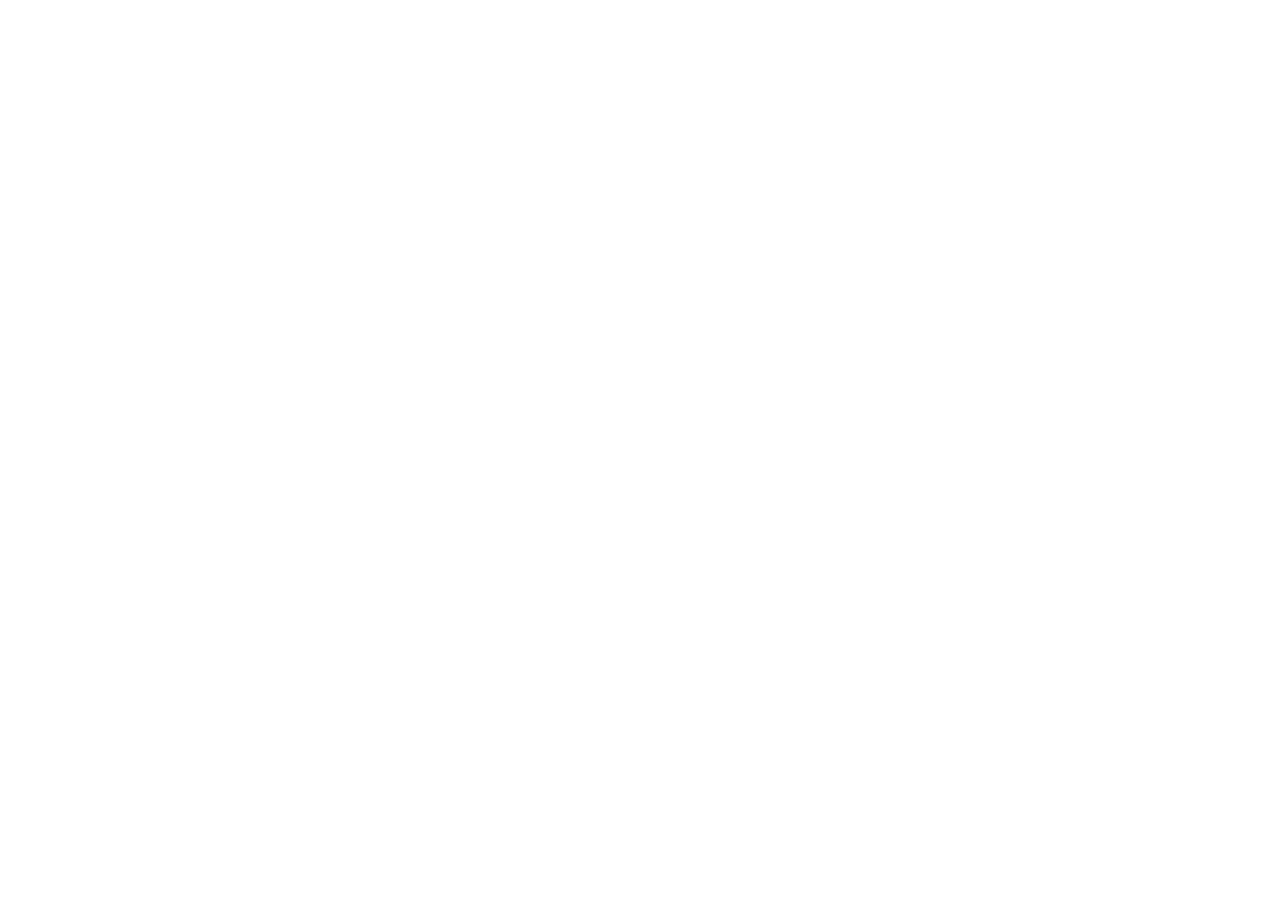
==== commit e59ef5a4: "chore: 官网跳转至 https://yjnova.cn/erya/" ====
--- a/index.html
+++ b/index.html
@@ -2,13 +2,15 @@
 <html lang="zh-CN">
   <head>
     <meta charset="UTF-8" />
-    <meta name="viewport" content="width=device-width, initial-scale=1.0, maximum-scale=1.0, user-scalable=no" />
-    <meta name="theme-color" content="#2C7BE5" />
+    <meta name="viewport" content="width=device-width, initial-scale=1.0" />
+    <meta http-equiv="refresh" content="0; url=https://yjnova.cn/erya/" />
+    <link rel="canonical" href="https://yjnova.cn/erya/" />
     <title>尔雅公馆业主信息公开平台</title>
-    <script type="module" crossorigin src="./assets/index-BCbwRE5M.js"></script>
-    <link rel="stylesheet" crossorigin href="./assets/index-CGoVAH79.css">
+    <script>
+      window.location.replace('https://yjnova.cn/erya/');
+    </script>
   </head>
   <body>
-    <div id="app"></div>
+    <p>正在跳转到新官网：<a href="https://yjnova.cn/erya/">https://yjnova.cn/erya/</a></p>
   </body>
 </html>
